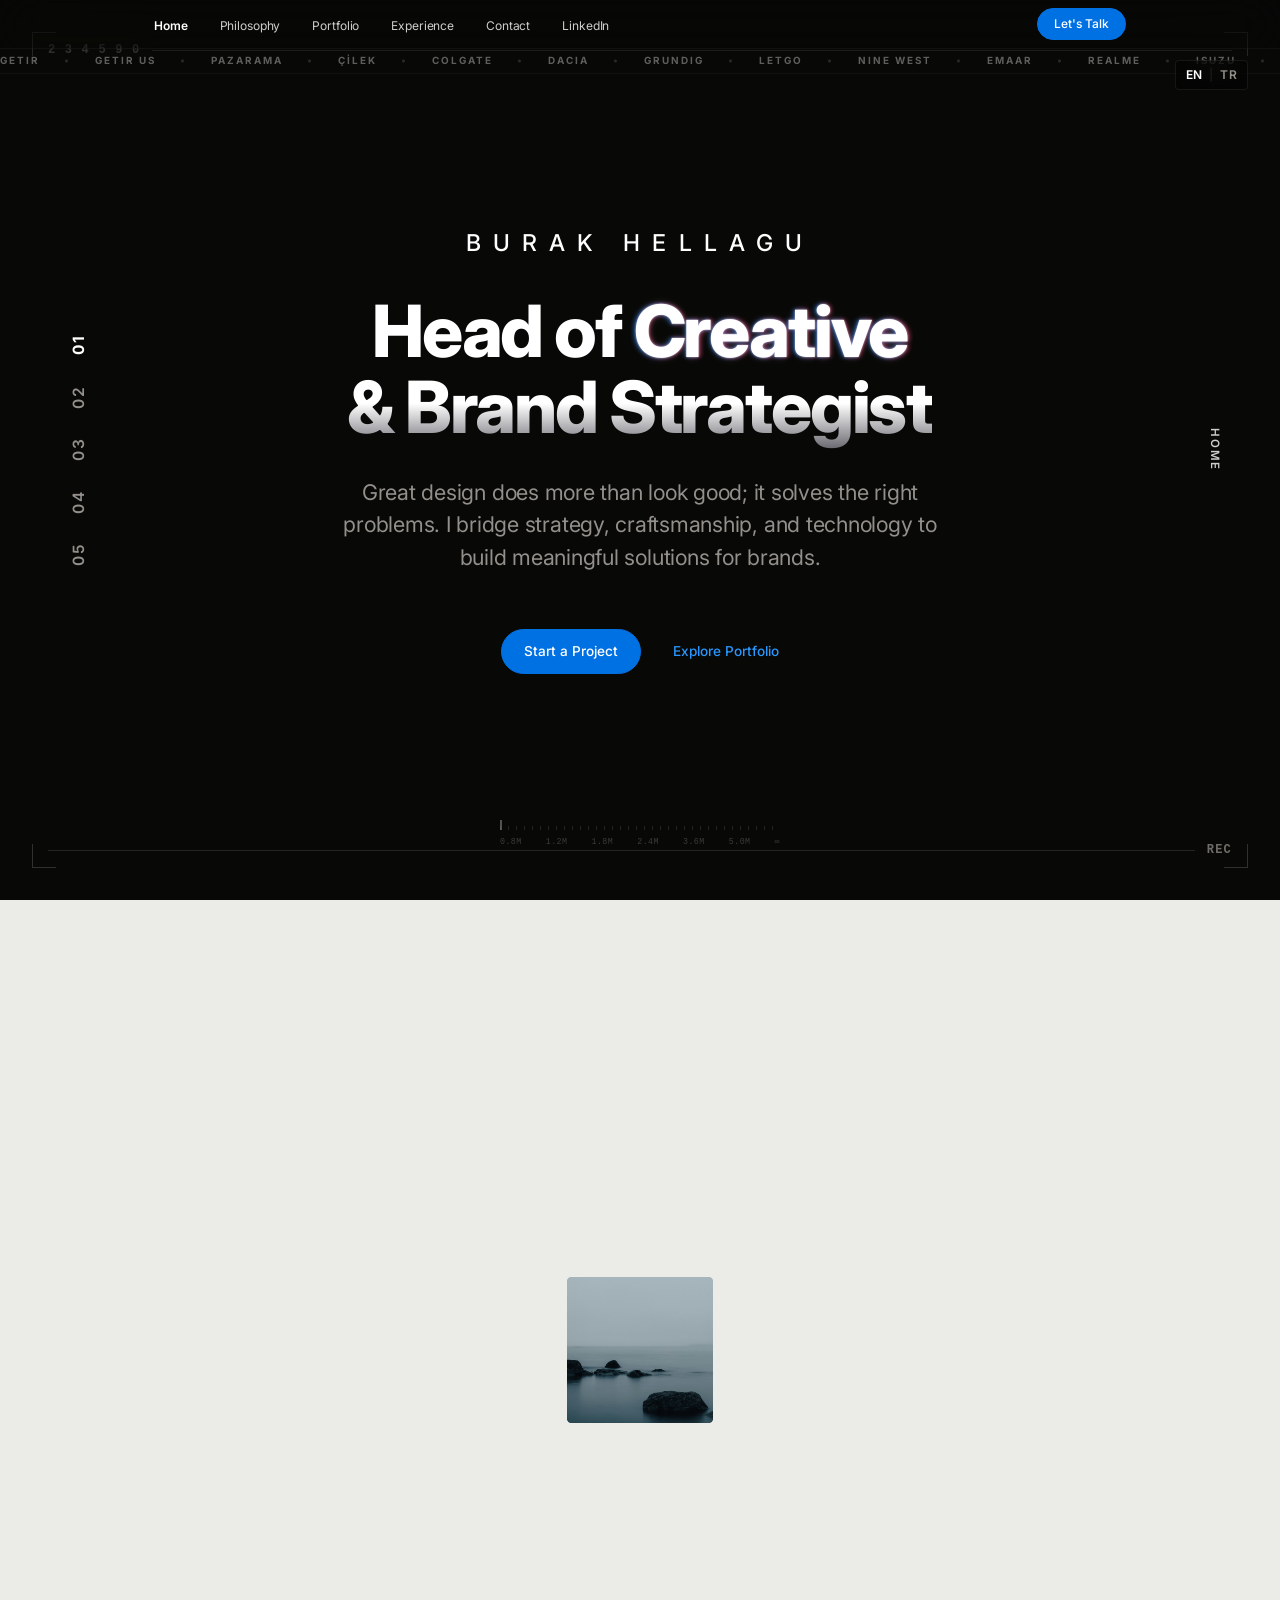
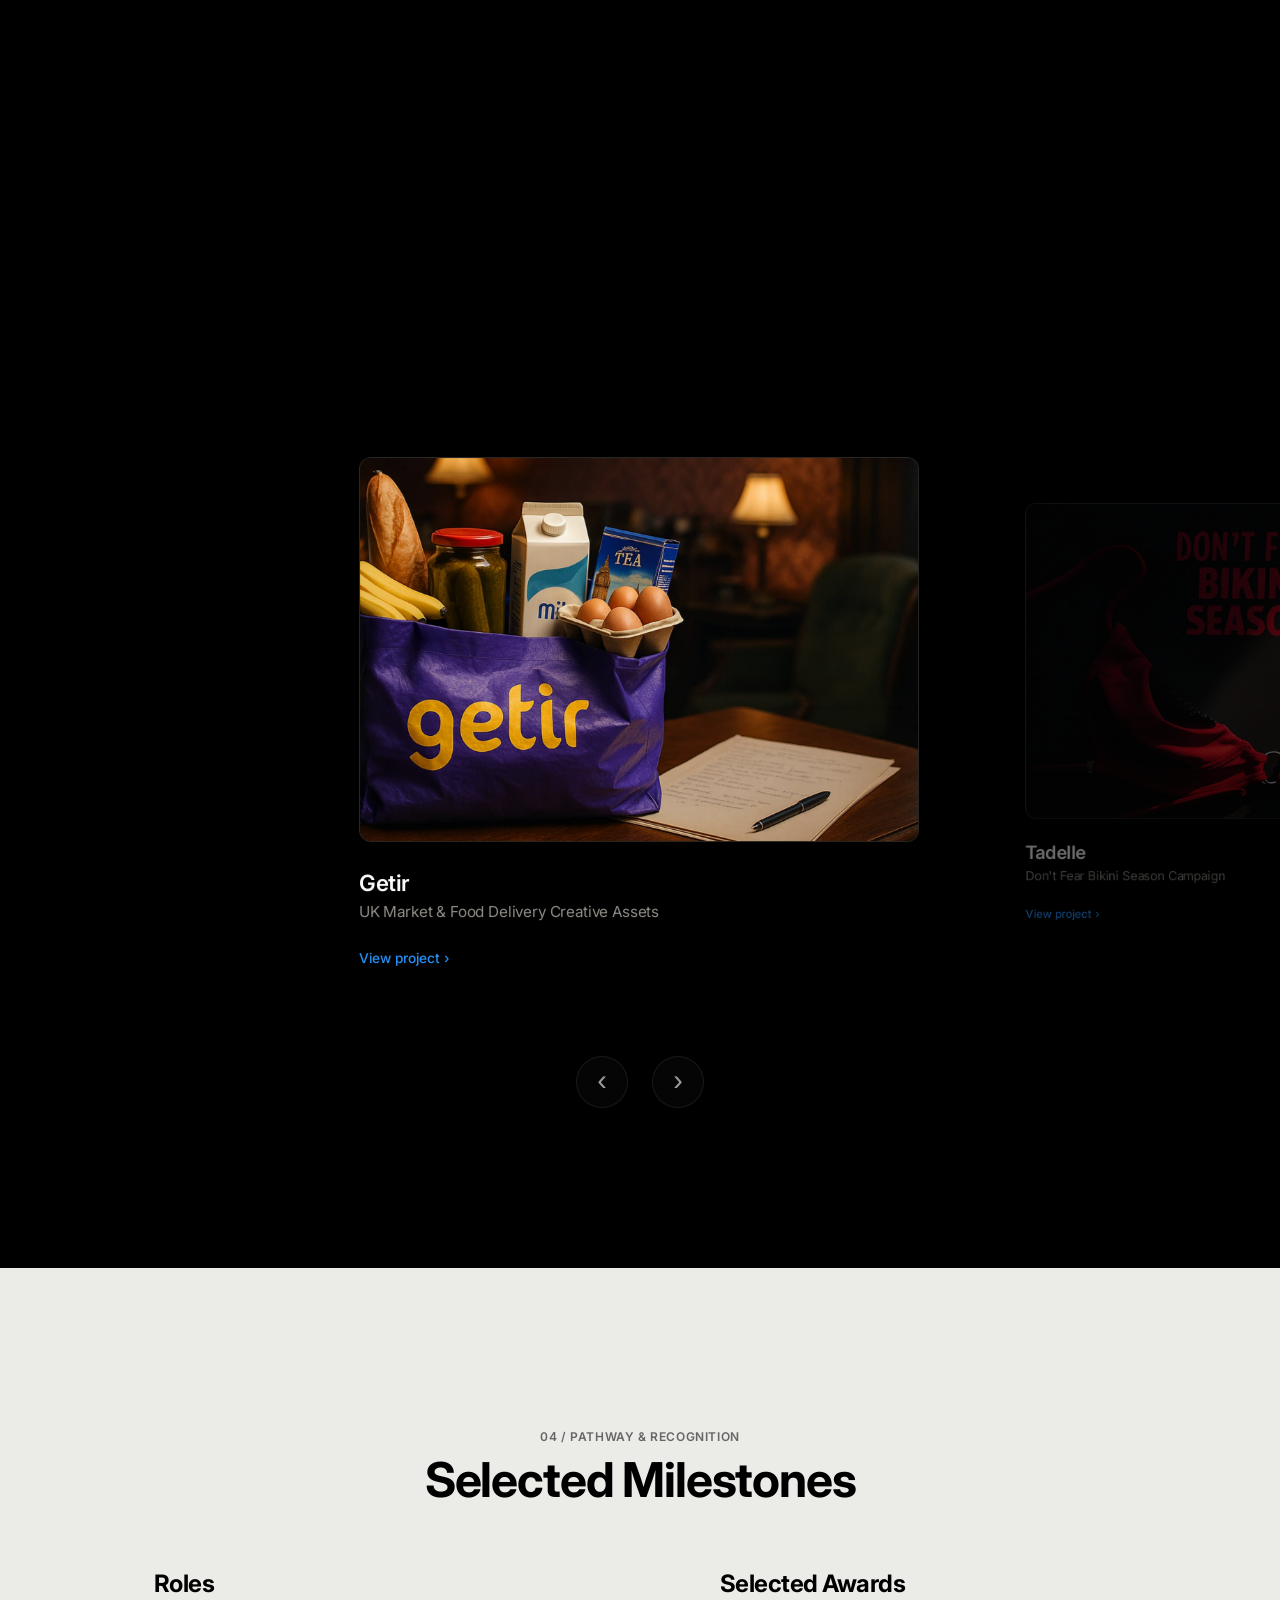
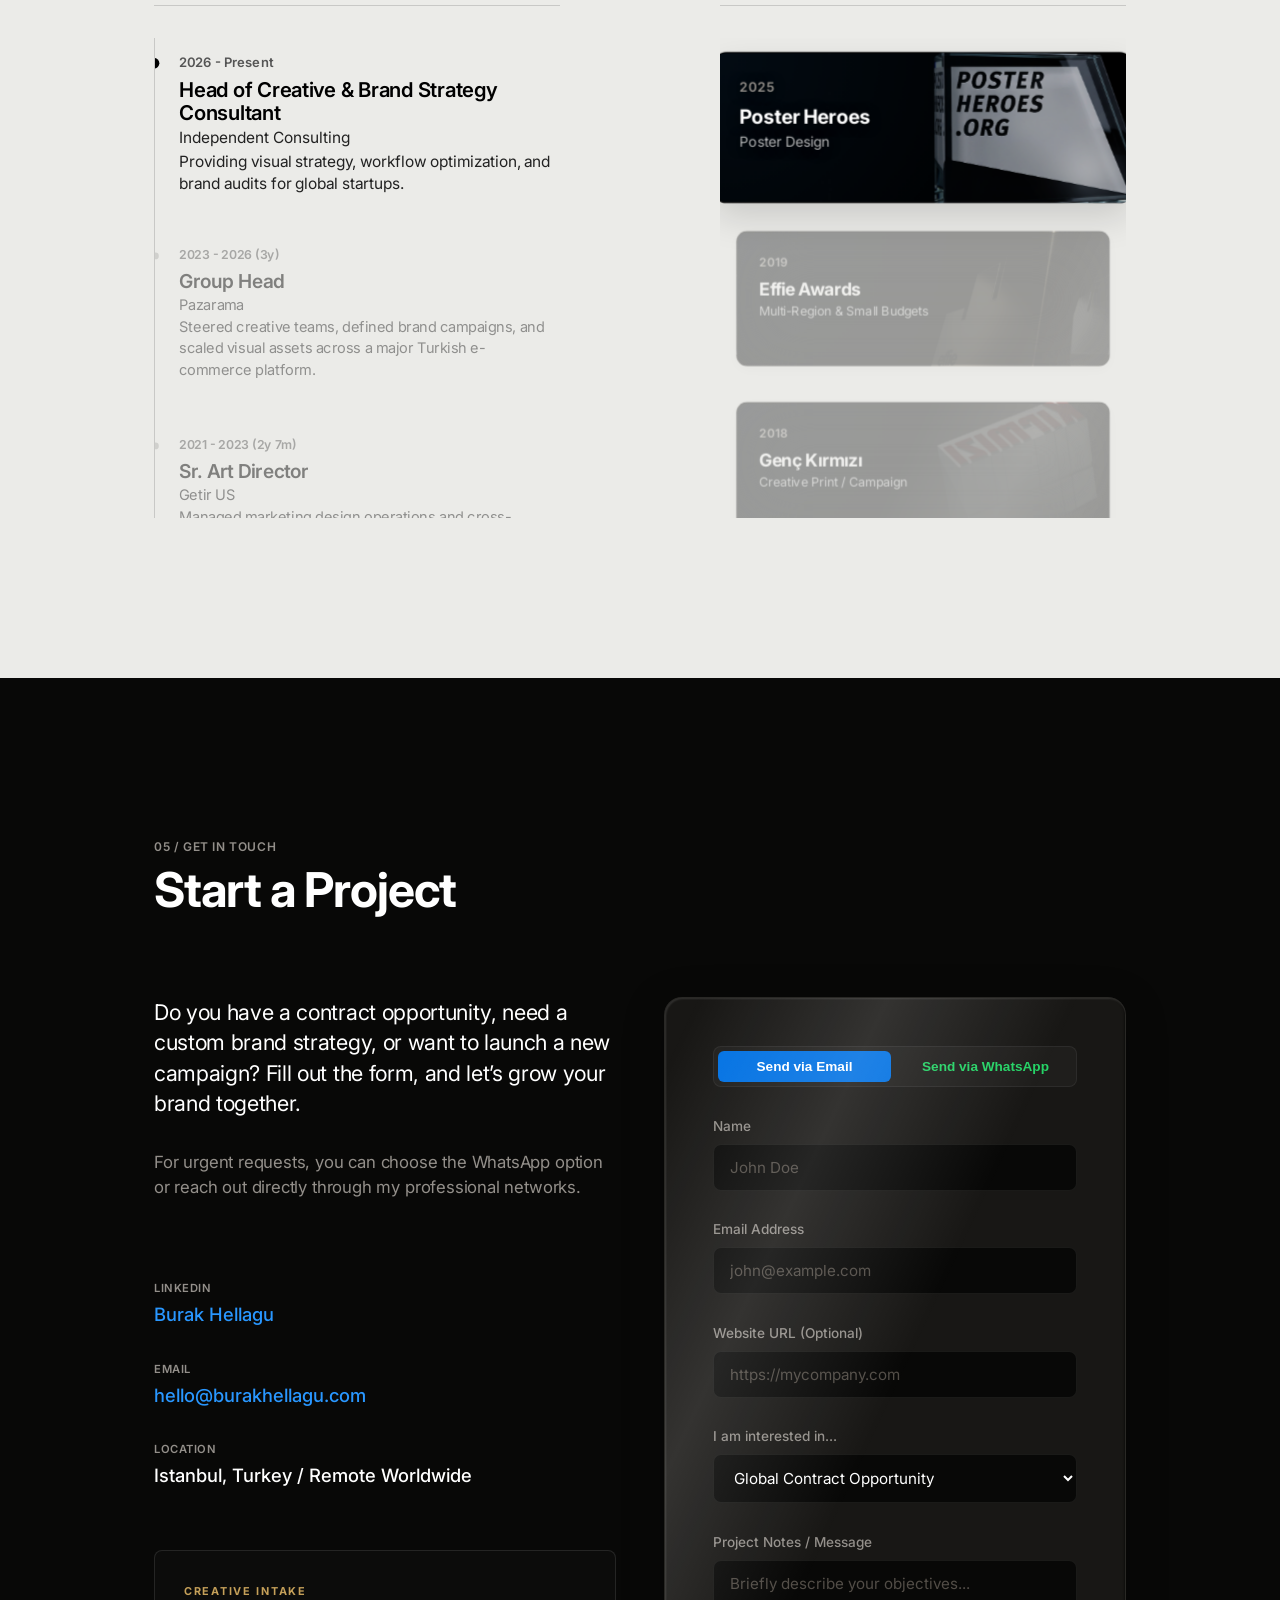
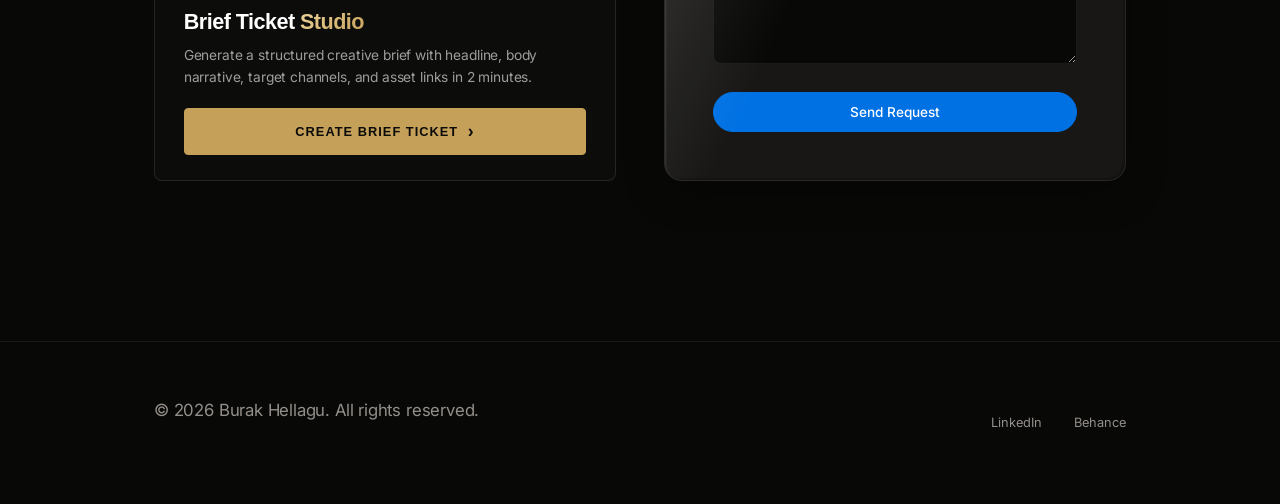
==== index.html @ 64892479 "Fix modal-project-footer missing DOM node and ensure error-free gallery modal launch" ====
<!DOCTYPE html>
<html lang="en">
<head>
  <meta charset="UTF-8">
  <meta name="viewport" content="width=device-width, initial-scale=1.0">
  <meta name="description" content="Burak Hellagu | Award-winning Head of Creative & Brand Strategist. Specializing in high-impact art direction and premium consulting. Ex-Getir US & Pazarama.">
  <title>Burak Hellagu | Head of Creative & Brand Strategist</title>
  <link rel="stylesheet" href="style_v21.css">
</head>
<body>

  <!-- Sui-style Dynamic Gradient Transition Overlay -->
  <div class="sui-transition-overlay" id="sui-transition">
    <div class="sui-transition-bar sui-bar-left"></div>
    <div class="sui-transition-bar sui-bar-right"></div>
  </div>

  <!-- Interactive Mouse Follow Glow -->
  <div class="mouse-glow" id="cursor-glow"></div>

  <!-- Floating Vertical Minimap Navigation -->
  <nav class="minimap-nav" aria-label="Section Navigation">
    <button class="minimap-item active" data-section="hero" aria-label="Go to Hero Section">
      <span class="minimap-number">01</span>
      <span class="minimap-tooltip">
        <span class="lang-en">Home</span>
        <span class="lang-tr">Giriş</span>
      </span>
    </button>
    <button class="minimap-item" data-section="about" aria-label="Go to Philosophy Section">
      <span class="minimap-number">02</span>
      <span class="minimap-tooltip">
        <span class="lang-en">Philosophy</span>
        <span class="lang-tr">Felsefe</span>
      </span>
    </button>
    <button class="minimap-item" data-section="portfolio" aria-label="Go to Portfolio Section">
      <span class="minimap-number">03</span>
      <span class="minimap-tooltip">
        <span class="lang-en">Portfolio</span>
        <span class="lang-tr">Portfolyo</span>
      </span>
    </button>
    <button class="minimap-item" data-section="experience" aria-label="Go to Experience Section">
      <span class="minimap-number">04</span>
      <span class="minimap-tooltip">
        <span class="lang-en">Experience</span>
        <span class="lang-tr">Deneyim</span>
      </span>
    </button>
    <button class="minimap-item" data-section="contact" aria-label="Go to Contact Section">
      <span class="minimap-number">05</span>
      <span class="minimap-tooltip">
        <span class="lang-en">Contact</span>
        <span class="lang-tr">İletişim</span>
      </span>
    </button>
  </nav>

  <!-- Floating Vertical Active Title on the Right Margin -->
  <div class="minimap-title-display">
    <div class="minimap-title-item active" data-section="hero">
      <span class="lang-en">Home</span>
      <span class="lang-tr">Giriş</span>
    </div>
    <div class="minimap-title-item" data-section="about">
      <span class="lang-en">Philosophy</span>
      <span class="lang-tr">Felsefe</span>
    </div>
    <div class="minimap-title-item" data-section="portfolio">
      <span class="lang-en">Portfolio</span>
      <span class="lang-tr">Portfolyo</span>
    </div>
    <div class="minimap-title-item" data-section="experience">
      <span class="lang-en">Experience</span>
      <span class="lang-tr">Deneyim</span>
    </div>
    <div class="minimap-title-item" data-section="contact">
      <span class="lang-en">Contact</span>
      <span class="lang-tr">İletişim</span>
    </div>
  </div>

  <!-- Background Parallax Text Elements for Motion Effect -->
  <div class="scroll-bg-text" id="scroll-text-1">ART DIRECTION</div>
  <div class="scroll-bg-text" id="scroll-text-2">BRAND ESSENCE</div>

  <!-- Sticky Header & Nav -->
  <header id="site-header">
    <div class="container nav-container">
      <ul class="nav-menu" id="nav-menu-list">
        <li><a href="#hero" class="nav-link active" id="link-hero">
          <span class="lang-en">Home</span>
          <span class="lang-tr">Ana Sayfa</span>
        </a></li>
        <li><a href="#about" class="nav-link" id="link-about">
          <span class="lang-en">Philosophy</span>
          <span class="lang-tr">Felsefe</span>
        </a></li>
        <li><a href="#portfolio" class="nav-link" id="link-portfolio">
          <span class="lang-en">Portfolio</span>
          <span class="lang-tr">Portfolyo</span>
        </a></li>
        <li><a href="#experience" class="nav-link" id="link-experience">
          <span class="lang-en">Experience</span>
          <span class="lang-tr">Deneyim</span>
        </a></li>
        <li><a href="#contact" class="nav-link" id="link-contact">
          <span class="lang-en">Contact</span>
          <span class="lang-tr">İletişim</span>
        </a></li>
        <li><a href="https://www.linkedin.com/in/burakhellagu/" target="_blank" rel="noopener noreferrer" class="nav-link" id="link-linkedin">LinkedIn</a></li>
      </ul>
      <a href="#contact" class="btn btn-primary" id="header-cta-btn">
        <span class="lang-en">Let's Talk</span>
        <span class="lang-tr">İletişime Geç</span>
      </a>
    </div>
  </header>

  <!-- Running Ticker Banner located directly below header (scrolls away on scroll) -->
  <div class="top-ticker-banner">
    <div class="ticker-track">
      <div class="ticker-content">
        <span>GETIR</span>
        <span class="ticker-dot">•</span>
        <span>GETIR US</span>
        <span class="ticker-dot">•</span>
        <span>PAZARAMA</span>
        <span class="ticker-dot">•</span>
        <span>ÇİLEK</span>
        <span class="ticker-dot">•</span>
        <span>COLGATE</span>
        <span class="ticker-dot">•</span>
        <span>DACIA</span>
        <span class="ticker-dot">•</span>
        <span>GRUNDIG</span>
        <span class="ticker-dot">•</span>
        <span>LETGO</span>
        <span class="ticker-dot">•</span>
        <span>NINE WEST</span>
        <span class="ticker-dot">•</span>
        <span>EMAAR</span>
        <span class="ticker-dot">•</span>
        <span>REALME</span>
        <span class="ticker-dot">•</span>
        <span>ISUZU</span>
        <span class="ticker-dot">•</span>
        <span>TADELLE</span>
        <span class="ticker-dot">•</span>
        <span>SARELLE</span>
        <span class="ticker-dot">•</span>
        <span>İSTEGELSIN</span>
        <span class="ticker-dot">•</span>
        <span>BILYONER</span>
        <span class="ticker-dot">•</span>
        <span>ARKO MEN</span>
        <span class="ticker-dot">•</span>
      </div>
      <div class="ticker-content" aria-hidden="true">
        <span>GETIR</span>
        <span class="ticker-dot">•</span>
        <span>GETIR US</span>
        <span class="ticker-dot">•</span>
        <span>PAZARAMA</span>
        <span class="ticker-dot">•</span>
        <span>ÇİLEK</span>
        <span class="ticker-dot">•</span>
        <span>COLGATE</span>
        <span class="ticker-dot">•</span>
        <span>DACIA</span>
        <span class="ticker-dot">•</span>
        <span>GRUNDIG</span>
        <span class="ticker-dot">•</span>
        <span>LETGO</span>
        <span class="ticker-dot">•</span>
        <span>NINE WEST</span>
        <span class="ticker-dot">•</span>
        <span>EMAAR</span>
        <span class="ticker-dot">•</span>
        <span>REALME</span>
        <span class="ticker-dot">•</span>
        <span>ISUZU</span>
        <span class="ticker-dot">•</span>
        <span>TADELLE</span>
        <span class="ticker-dot">•</span>
        <span>SARELLE</span>
        <span class="ticker-dot">•</span>
        <span>İSTEGELSIN</span>
        <span class="ticker-dot">•</span>
        <span>BILYONER</span>
        <span class="ticker-dot">•</span>
        <span>ARKO MEN</span>
        <span class="ticker-dot">•</span>
      </div>
    </div>
  </div>

  <!-- Floating Minimal Language Selector just below header -->
  <div class="lang-selector-floating">
    <span class="lang-option active" id="lang-en">EN</span>
    <span class="lang-divider">|</span>
    <span class="lang-option" id="lang-tr">TR</span>
  </div>

  <main>
    <!-- Hero Section -->
    <section class="hero-section" id="hero">
      
      <!-- Fullscreen Background Video Container -->
      <div class="hero-fullscreen-video-container" id="hero-video-container">
        <video autoplay muted loop playsinline id="hero-bg-video" class="fullscreen-video">
          <source src="assets/hero-loop.mp4" type="video/mp4">
        </video>
        
        <!-- Viewfinder Overlay Graphics (Overlaying the fullscreen video) -->
        <div class="viewfinder-corner top-left"></div>
        <div class="viewfinder-corner top-right"></div>
        <div class="viewfinder-corner bottom-left"></div>
        <div class="viewfinder-corner bottom-right"></div>
        
        <!-- Outer Viewfinder Lines and Numbers -->
        <div class="viewfinder-outer-line top-line">
          <span class="outer-line-numbers">2 3 4 5 5 6</span>
          <div class="outer-line-stretch"></div>
        </div>
        <div class="viewfinder-outer-line bottom-line">
          <div class="outer-line-stretch"></div>
          <span class="outer-line-label">REC</span>
        </div>

        <!-- Focus Ruler with sliding indicator needle and measurement ticks -->
        <div class="viewfinder-ruler">
          <div class="ruler-needle"></div>
          <div class="ruler-ticks-labels">
            <span>0.8m</span>
            <span>1.2m</span>
            <span>1.8m</span>
            <span>2.4m</span>
            <span>3.6m</span>
            <span>5.0m</span>
            <span>∞</span>
          </div>
        </div>
      </div>

      <div class="container hero-container" id="hero-main-container">
        
        <!-- Scroll translation container for top elements (badge, title) -->
        <div class="scroll-hero-top">
          <div class="hero-badge reveal active" id="hero-name-badge">BURAK HELLAGU</div>
          <h1 class="hero-title reveal-title active" id="hero-main-title">
            <span class="lang-en">
              Head of <span class="glow-text">Creative</span> <br>
              <span class="metallic-text">&amp; Brand Strategist</span>
            </span>
            <span class="lang-tr">
              <span class="glow-text">Kreatif</span> Direktör <br>
              <span class="metallic-text">&amp; Marka Stratejisti</span>
            </span>
          </h1>
        </div>

        <!-- Scroll translation container for bottom elements (subtitle, actions) -->
        <div class="scroll-hero-bottom">
          <p class="hero-subtitle reveal active" id="hero-sub-text">
            <span class="lang-en">Great design does more than look good; it solves the right problems. I bridge strategy, craftsmanship, and technology to build meaningful solutions for brands.</span>
            <span class="lang-tr">İyi tasarım sadece güzel görünmekle kalmaz, doğru problemleri çözer. Markalar için anlamlı çözümler üretmek adına strateji, ustalık ve teknolojiyi bir araya getiriyorum.</span>
          </p>
          <div class="hero-actions reveal active" id="hero-action-buttons">
            <a href="#contact" class="btn btn-primary" id="hero-btn-audit">
              <span class="lang-en">Start a Project</span>
              <span class="lang-tr">Proje Başlatın</span>
            </a>
            <a href="#portfolio" class="btn btn-secondary" id="hero-btn-portfolio">
              <span class="lang-en">Explore Portfolio</span>
              <span class="lang-tr">Portfolyoyu İnceleyin</span>
            </a>
          </div>
        </div>
      </div>
      
      <!-- Minimalist scroll reveal middle text -->
      <div class="scroll-hero-middle-text" id="hero-middle-text">
        <span class="lang-en">ENJOY THE SHOW</span>
        <span class="lang-tr">İYİ SEYİRLER</span>
      </div>
    </section>

    <!-- Section 01: Philosophy Section (Jung & Tasawwuf) -->
    <!-- Section 01: Philosophy Storyboard Section (Structure & Essence) -->
    <section class="storyboard-section" id="about">
      <div class="storyboard-scroll-container">
        <div class="storyboard-sticky-content">
          <!-- Centered Unified Title (Mobile Only) -->
          <h2 class="storyboard-center-title mobile-only">
            <span class="lang-en">Structure &amp; Essence</span>
            <span class="lang-tr">Strateji &amp; Anlam</span>
          </h2>

          <!-- Box 1: Top-Left (ABOUT - Desktop & Mobile) -->
          <div class="corner-box top-left" id="corner-about">
            <div class="box-title">
              <span class="lang-en">About</span>
              <span class="lang-tr">Hakkımda</span>
            </div>
            <p class="box-text">
              <span class="lang-en">I was born in Adana, studied Graphic Design at Anadolu University’s Faculty of Fine Arts, and began my professional career in Istanbul. During my university years, winning design competitions laid the foundation for my professional journey. In my first year in the industry, I was honored with a Kristal Elma Award. Today, my focus remains the same: creating creative solutions to brand challenges.</span>
              <span class="lang-tr">Adana'da doğdum, Anadolu Üniversitesi Güzel Sanatlar Fakültesi Grafik Bölümü'nde eğitim aldım ve profesyonel kariyerime İstanbul'da başladım. Üniversite yıllarımda kazandığım tasarım yarışmaları, mesleki yolculuğumun temelini attı. Sektördeki ilk yılımda Kristal Elma Ödülü ile onurlandırıldım. Bugün odağım hala aynı: Marka zorluklarına yaratıcı çözümler üretmek.</span>
            </p>
          </div>

          <!-- Box 2: Top-Right (FOCUS & AI INTEGRATION - Desktop Only) -->
          <div class="corner-box top-right desktop-only" id="corner-focus">
            <div class="box-title">
              <span class="lang-en">Focus &amp; AI Integration</span>
              <span class="lang-tr">Odak &amp; Yapay Zeka</span>
            </div>
            <p class="box-text">
              <span class="lang-en">Today, I operate at the intersection of brand strategy, creative direction, and AI-native production. I do not use AI as a shortcut for rendering; I use it to automate the execution layer. By delegating pixel production to algorithmic systems, I reserve 100% of my energy for visual curation, strategic positioning, and human intuition.</span>
              <span class="lang-tr">Bugün marka stratejisi, kreatif direktörlük ve yapay zeka tabanlı üretimin kesişiminde faaliyet gösteriyorum. Yapay zekayı görsel oluşturmak için bir kestirme yol olarak kullanmıyorum; onu yürütme katmanını otomatikleştirmek için kullanıyorum. Piksel üretimini algoritmik sistemlere devrederek, enerjimin %100'ünü görsel kürasyon, stratejik konumlandırma ve insani sezgiye saklıyorum.</span>
            </p>
          </div>

          <!-- Main Animated Center Block: GIF Wrapper -->
          <div class="storyboard-main-container">
            
            <!-- Left Text: Structure / Yapı (Desktop Only) -->
            <div class="storyboard-text text-left desktop-only">
              <h2 class="storyboard-title">
                <span class="lang-en">Structure</span>
                <span class="lang-tr">Strateji</span>
              </h2>
            </div>

            <!-- Center Photo Container -->
            <div class="storyboard-photo-wrapper">
              <div class="storyboard-photo-frame">
                <!-- Starts with board_1.jpg, javascript cycles through board_1.jpg to board_16.jpg -->
                <img class="storyboard-img" id="storyboard-gif-img" src="assets/storyboard/board_1.jpg" alt="Burak Hellagu Work" />
                <div class="storyboard-glass-overlay" style="background: none;"></div>
              </div>
            </div>

            <!-- Right Text: & Essence / & Öz (Desktop Only) -->
            <div class="storyboard-text text-right desktop-only">
              <h2 class="storyboard-title">
                <span class="lang-en">&amp; Essence</span>
                <span class="lang-tr">&amp; Anlam</span>
              </h2>
            </div>

          </div>

          <!-- Box 3: Bottom-Left (PHILOSOPHY - Desktop & Mobile) -->
          <div class="corner-box bottom-left" id="corner-philosophy">
            <div class="box-title">
              <span class="lang-en">Philosophy</span>
              <span class="lang-tr">Felsefe</span>
            </div>
            <p class="box-text">
              <span class="lang-en">Great design begins long before pixels. It starts with identifying invisible business problems and designing visual systems that make complexity feel simple. I believe creativity is no longer just about aesthetics. Instead, it is about connecting strategy, technology, and human intuition into one coherent experience.</span>
              <span class="lang-tr">Harika tasarım piksellerden çok önce başlar. Görünmez iş problemlerini tanımlamakla ve karmaşıklığı basit hissettiren görsel sistemler tasarlamakla başlar. Yaratıcılığın artık sadece estetisyenlikten ibaret olmadığına inanıyorum. Bunun yerine yaratıcılık; strateji, teknoloji ve insani sezgiyi tutarlı tek bir deneyimde birleştirmektir.</span>
            </p>
          </div>

          <!-- Box 4: Bottom-Right (AI & ACTIVE EXPERIMENTATION - Desktop Only) -->
          <div class="corner-box bottom-right desktop-only" id="corner-experiment">
            <div class="box-title">
              <span class="lang-en">AI &amp; Active Experimentation</span>
              <span class="lang-tr">Yapay Zeka &amp; Aktif Deneyler</span>
            </div>
            <p class="box-text">
              <span class="lang-en">I actively experiment with AI-generated imagery, video production, workflow automation, and creative systems. Beyond client work, I build AI-powered products, explore emerging creative technologies, contribute to global AI evaluation platforms, and publish experimental audiovisual projects under the MAGLOR universe.</span>
              <span class="lang-tr">Yapay zeka ile üretilen görseller, video prodüksiyonu, iş akışı otomasyonu ve yaratıcı sistemlerle aktif olarak deneyler yapıyorum. Müşteri projelerinin ötesinde, yapay zeka destekli ürünler geliştiriyor, yeni yaratıcı teknolojileri keşfediyor, küresel yapay zeka değerlendirme platformlarına katkıda bulunuyor ve MAGLOR evreni altında deneysel görsel-işitsel projeler yayınlıyorum.</span>
            </p>
          </div>

        </div>
      </div>
    </section>

    <!-- Section 02: Selected Projects Section (Interactive 3D Horizontal Carousel - 12 Projects) -->
    <section class="section-padding" id="portfolio">
      
      <!-- Premium Architectural Header (Scroll Reveal Trigger) -->
      <div class="portfolio-architect-header reveal" id="portfolio-architect-header">
        
        <!-- Top Horizontal Line -->
        <div class="header-line-row">
          <div class="architect-header-line"></div>
        </div>
        
        <!-- Top Row: Left side small text + Centered Large Title Row 1 -->
        <div class="header-top-row">
          <div class="small-text-left-wrapper">
            <span class="small-text-left">
              03 / <span class="lang-en">SELECTED PORTFOLIO</span><span class="lang-tr">SEÇİLİ PORTFOLYO</span>
            </span>
          </div>
          <h1 class="portfolio-architect-title title-top">
            <span class="lang-en">VISUAL DESIGN</span><span class="lang-tr">GÖRSEL TASARIM</span>
          </h1>
          <div class="spacer-right"></div> <!-- Balances the flex layout -->
        </div>

        <!-- Center Row: The middle dividing line -->
        <div class="header-line-row">
          <div class="architect-header-line"></div>
        </div>

        <!-- Bottom Row: Centered Large Title Row 2 + Right side small text -->
        <div class="header-bottom-row">
          <div class="spacer-left"></div> <!-- Balances the flex layout -->
          <h1 class="portfolio-architect-title title-bottom">
            <span class="lang-en">SHOWCASE</span><span class="lang-tr">SHOWCASE</span>
          </h1>
          <div class="small-text-right-wrapper">
            <span class="small-text-right">
              <span class="lang-en">CASE STUDIES &amp; ART DIRECTION</span><span class="lang-tr">VAKA ANALİZLERİ &amp; SANAT YÖNETİMİ</span>
            </span>
          </div>
        </div>

        <!-- Bottom Horizontal Line -->
        <div class="header-line-row">
          <div class="architect-header-line"></div>
        </div>

      </div>
      
      <!-- Slider viewport spans full width to allow overflow projects peek from right -->
      <div class="portfolio-slider-viewport reveal" id="portfolio-slider-view">
        <div class="portfolio-slider-track" id="portfolio-track">
          <!-- Project 1: Getir -->
          <div class="portfolio-slide-card">
            <div class="portfolio-img-container">
              <img src="assets/thumbnails/getir.png" alt="Getir Cover" class="portfolio-img">
            </div>
            <h3 class="portfolio-title">Getir</h3>
            <p class="portfolio-desc">
              <span class="lang-en">UK Market & Food Delivery Creative Assets</span>
              <span class="lang-tr">İngiltere Pazarı & Yemek Siparişi Kreatif Varlıkları</span>
            </p>
            <a href="https://www.behance.net/gallery/227451137/getir-uk" target="_blank" rel="noopener noreferrer" class="portfolio-link">
              <span class="lang-en">View project &rsaquo;</span>
              <span class="lang-tr">Projeyi İnceleyin &rsaquo;</span>
            </a>
          </div>

          <!-- Project 2: Tadelle -->
          <div class="portfolio-slide-card">
            <div class="portfolio-img-container">
              <img src="assets/thumbnails/tadelle.png" alt="Tadelle Cover" class="portfolio-img">
            </div>
            <h3 class="portfolio-title">Tadelle</h3>
            <p class="portfolio-desc">
              <span class="lang-en">Don't Fear Bikini Season Campaign</span>
              <span class="lang-tr">Bikini Sezonundan Korkma Kampanyası</span>
            </p>
            <a href="https://www.behance.net/gallery/206242029/Tadelle-Light-Dont-Fear-Bikini-Seasn" target="_blank" rel="noopener noreferrer" class="portfolio-link">
              <span class="lang-en">View project &rsaquo;</span>
              <span class="lang-tr">Projeyi İnceleyin &rsaquo;</span>
            </a>
          </div>

          <!-- Project 3: Poster Heroes -->
          <div class="portfolio-slide-card">
            <div class="portfolio-img-container">
              <img src="assets/thumbnails/poster_heroes.png" alt="Poster Heroes Cover" class="portfolio-img">
            </div>
            <h3 class="portfolio-title">Poster Heroes</h3>
            <p class="portfolio-desc">
              <span class="lang-en">Award-Winning Poster Design (2025)</span>
              <span class="lang-tr">Ödüllü Afiş Tasarımı (2025)</span>
            </p>
            <a href="https://www.behance.net/gallery/227379383/POSTERHEROES" target="_blank" rel="noopener noreferrer" class="portfolio-link">
              <span class="lang-en">View project &rsaquo;</span>
              <span class="lang-tr">Projeyi İnceleyin &rsaquo;</span>
            </a>
          </div>

          <!-- Project: Çilek -->
          <div class="portfolio-slide-card">
            <div class="portfolio-img-container">
              <img src="assets/projects/255047005/cover.png" alt="Çilek Cover" class="portfolio-img">
            </div>
            <h3 class="portfolio-title">Çilek</h3>
            <p class="portfolio-desc">
              <span class="lang-en">Study Desk Key Visual Campaign</span>
              <span class="lang-tr">Çalışma Masası Key Visual Kampanyası</span>
            </p>
            <a href="https://www.behance.net/gallery/255047005/Cilek-Calsma-Masas-KV" target="_blank" rel="noopener noreferrer" class="portfolio-link">
              <span class="lang-en">View project &rsaquo;</span>
              <span class="lang-tr">Projeyi İnceleyin &rsaquo;</span>
            </a>
          </div>

          <!-- Project 4: Sarelle -->
          <div class="portfolio-slide-card">
            <div class="portfolio-img-container">
              <img src="assets/thumbnails/sarelle.png" alt="Sarelle Cover" class="portfolio-img">
            </div>
            <h3 class="portfolio-title">Sarelle</h3>
            <p class="portfolio-desc">
              <span class="lang-en">Commercial Films</span>
              <span class="lang-tr">Reklam Filmleri</span>
            </p>
            <a href="https://www.behance.net/gallery/60037647/SARELLE" target="_blank" rel="noopener noreferrer" class="portfolio-link">
              <span class="lang-en">View project &rsaquo;</span>
              <span class="lang-tr">Projeyi İnceleyin &rsaquo;</span>
            </a>
          </div>

          <!-- Project 5: ISUZU -->
          <div class="portfolio-slide-card">
            <div class="portfolio-img-container">
              <img src="assets/thumbnails/isuzu.png" alt="ISUZU Cover" class="portfolio-img">
            </div>
            <h3 class="portfolio-title">ISUZU</h3>
            <p class="portfolio-desc">
              <span class="lang-en">Corporate Campaign Art Direction</span>
              <span class="lang-tr">Kurumsal Kampanya Sanat Yönetimi</span>
            </p>
            <a href="https://www.behance.net/gallery/78806113/ISUZU" target="_blank" rel="noopener noreferrer" class="portfolio-link">
              <span class="lang-en">View project &rsaquo;</span>
              <span class="lang-tr">Projeyi İnceleyin &rsaquo;</span>
            </a>
          </div>

          <!-- Project 6: Bilyoner -->
          <div class="portfolio-slide-card">
            <div class="portfolio-img-container">
              <img src="assets/thumbnails/bilyoner.png" alt="Bilyoner Cover" class="portfolio-img">
            </div>
            <h3 class="portfolio-title">Bilyoner</h3>
            <p class="portfolio-desc">
              <span class="lang-en">Digital Advertising & Campaign Assets</span>
              <span class="lang-tr">Dijital Reklam & Kampanya Varlıkları</span>
            </p>
            <a href="https://www.behance.net/gallery/78738767/Bilyoner" target="_blank" rel="noopener noreferrer" class="portfolio-link">
              <span class="lang-en">View project &rsaquo;</span>
              <span class="lang-tr">Projeyi İnceleyin &rsaquo;</span>
            </a>
          </div>

          <!-- Project 7: Arko Men -->
          <div class="portfolio-slide-card">
            <div class="portfolio-img-container">
              <img src="assets/thumbnails/arko_men.png" alt="Arko Men Cover" class="portfolio-img">
            </div>
            <h3 class="portfolio-title">Arko Men</h3>
            <p class="portfolio-desc">
              <span class="lang-en">Brand Launch & Commercial Campaign</span>
              <span class="lang-tr">Marka Lansmanı & Reklam Kampanyası</span>
            </p>
            <a href="https://www.behance.net/gallery/77655477/Arko-Men" target="_blank" rel="noopener noreferrer" class="portfolio-link">
              <span class="lang-en">View project &rsaquo;</span>
              <span class="lang-tr">Projeyi İnceleyin &rsaquo;</span>
            </a>
          </div>

          <!-- Project 8: Sırma -->
          <div class="portfolio-slide-card">
            <div class="portfolio-img-container">
              <img src="assets/thumbnails/sirma.png" alt="Sırma Cover" class="portfolio-img">
            </div>
            <h3 class="portfolio-title">Sırma</h3>
            <p class="portfolio-desc">
              <span class="lang-en">Premium Brand & Visual Identity</span>
              <span class="lang-tr">Premium Marka & Görsel Kimlik</span>
            </p>
            <a href="https://www.behance.net/gallery/78070785/Srma" target="_blank" rel="noopener noreferrer" class="portfolio-link">
              <span class="lang-en">View project &rsaquo;</span>
              <span class="lang-tr">Projeyi İnceleyin &rsaquo;</span>
            </a>
          </div>

          <!-- Project 9: Letgo -->
          <div class="portfolio-slide-card card-letgo">
            <div class="portfolio-img-container">
              <img src="assets/thumbnails/letgo.png" alt="Letgo Cover" class="portfolio-img">
            </div>
            <h3 class="portfolio-title">Letgo</h3>
            <p class="portfolio-desc">
              <span class="lang-en">"Öğrenciye Eşya" Social Impact Project</span>
              <span class="lang-tr">"Öğrenciye Eşya" Sosyal Etki Projesi</span>
            </p>
            <a href="https://www.behance.net/gallery/80040463/Letgo-OEgrenciye-Esya" target="_blank" rel="noopener noreferrer" class="portfolio-link">
              <span class="lang-en">View project &rsaquo;</span>
              <span class="lang-tr">Projeyi İnceleyin &rsaquo;</span>
            </a>
          </div>

          <!-- Project 10: Doritos -->
          <div class="portfolio-slide-card">
            <div class="portfolio-img-container">
              <img src="assets/thumbnails/doritos.png" alt="Doritos Cover" class="portfolio-img">
            </div>
            <h3 class="portfolio-title">Doritos</h3>
            <p class="portfolio-desc">
              <span class="lang-en">Deadpool 2 Movie Co-Branding Campaign</span>
              <span class="lang-tr">Deadpool 2 Filmi Ortak Marka Kampanyası</span>
            </p>
            <a href="https://www.behance.net/gallery/67433411/Doritos-Dips-Project-with-Deadpool-2-Poster" target="_blank" rel="noopener noreferrer" class="portfolio-link">
              <span class="lang-en">View project &rsaquo;</span>
              <span class="lang-tr">Projeyi İnceleyin &rsaquo;</span>
            </a>
          </div>

          <!-- Project 11: İstegelsin -->
          <div class="portfolio-slide-card">
            <div class="portfolio-img-container">
              <img src="assets/thumbnails/istegelsin.png" alt="İstegelsin Cover" class="portfolio-img">
            </div>
            <h3 class="portfolio-title">İstegelsin</h3>
            <p class="portfolio-desc">
              <span class="lang-en">Creative Operations & Visual Strategy</span>
              <span class="lang-tr">Kreatif Operasyonlar & Görsel Strateji</span>
            </p>
            <a href="https://www.behance.net/gallery/102496333/istegelsin" target="_blank" rel="noopener noreferrer" class="portfolio-link">
              <span class="lang-en">View project &rsaquo;</span>
              <span class="lang-tr">Projeyi İnceleyin &rsaquo;</span>
            </a>
          </div>

          <!-- Project 12: Nine West -->
          <div class="portfolio-slide-card">
            <div class="portfolio-img-container">
              <img src="assets/thumbnails/nine_west.png" alt="Nine West Cover" class="portfolio-img">
            </div>
            <h3 class="portfolio-title">Nine West</h3>
            <p class="portfolio-desc">
              <span class="lang-en">International Women's Day Campaign</span>
              <span class="lang-tr">Dünya Kadınlar Günü Kampanyası</span>
            </p>
            <a href="https://www.behance.net/gallery/102573941/Nine-West-Kadnlar-Guenue" target="_blank" rel="noopener noreferrer" class="portfolio-link">
              <span class="lang-en">View project &rsaquo;</span>
              <span class="lang-tr">Projeyi İnceleyin &rsaquo;</span>
            </a>
          </div>

          <!-- Project 13: Kim O? -->
          <div class="portfolio-slide-card">
            <div class="portfolio-img-container">
              <img src="assets/thumbnails/kim_o.png" alt="Kim O? Cover" class="portfolio-img">
            </div>
            <h3 class="portfolio-title">Kim O?</h3>
            <p class="portfolio-desc">
              <span class="lang-en">Brand Identity & Logo Design</span>
              <span class="lang-tr">Marka Kimliği & Logo Tasarımı</span>
            </p>
            <a href="https://www.behance.net/gallery/253695327/Kim-O" target="_blank" rel="noopener noreferrer" class="portfolio-link">
              <span class="lang-en">View project &rsaquo;</span>
              <span class="lang-tr">Projeyi İnceleyin &rsaquo;</span>
            </a>
          </div>

          <!-- Project 14: Pineapple NFT Collection -->
          <div class="portfolio-slide-card">
            <div class="portfolio-img-container">
              <img src="assets/thumbnails/pineapple_nft.png" alt="Pineapple NFT Cover" class="portfolio-img">
            </div>
            <h3 class="portfolio-title">Pineapple NFT Collection</h3>
            <p class="portfolio-desc">
              <span class="lang-en">Character Design &amp; Illustration Project</span>
              <span class="lang-tr">Karakter Tasarımı &amp; İllüstrasyon Projesi</span>
            </p>
            <a href="https://www.behance.net/gallery/999999999/pineapple-nft" target="_blank" rel="noopener noreferrer" class="portfolio-link">
              <span class="lang-en">View project &rsaquo;</span>
              <span class="lang-tr">Projeyi İnceleyin &rsaquo;</span>
            </a>
          </div>

          <!-- Project 15: HXZ -->
          <div class="portfolio-slide-card">
            <div class="portfolio-img-container">
              <img src="assets/thumbnails/hxz.png" alt="HXZ Cover" class="portfolio-img">
            </div>
            <h3 class="portfolio-title">HXZ</h3>
            <p class="portfolio-desc">
              <span class="lang-en">Outdoor Packaging & Advertising Design</span>
              <span class="lang-tr">Açıkhava Ambalaj & Reklam Tasarımı</span>
            </p>
            <a href="https://www.behance.net/gallery/58301571/HXZ-Fish-Oil-Outdoor-Design" target="_blank" rel="noopener noreferrer" class="portfolio-link">
              <span class="lang-en">View project &rsaquo;</span>
              <span class="lang-tr">Projeyi İnceleyin &rsaquo;</span>
            </a>
          </div>

          <!-- Project 16: Albaraka -->
          <div class="portfolio-slide-card">
            <div class="portfolio-img-container">
              <img src="assets/thumbnails/albaraka.png" alt="Albaraka Cover" class="portfolio-img">
            </div>
            <h3 class="portfolio-title">Albaraka</h3>
            <p class="portfolio-desc">
              <span class="lang-en">Financial Product Campaign Art Direction</span>
              <span class="lang-tr">Finansal Ürün Kampanyası Sanat Yönetimi</span>
            </p>
            <a href="https://www.behance.net/gallery/78835913/albaraka-karl-hesap" target="_blank" rel="noopener noreferrer" class="portfolio-link">
              <span class="lang-en">View project &rsaquo;</span>
              <span class="lang-tr">Projeyi İnceleyin &rsaquo;</span>
            </a>
          </div>

          <!-- Project 17: Öğrenci Filmleri -->
          <div class="portfolio-slide-card">
            <div class="portfolio-img-container">
              <img src="assets/thumbnails/ogrenci_filmleri.png" alt="Öğrenci Filmleri Cover" class="portfolio-img">
            </div>
            <h3 class="portfolio-title">Öğrenci Filmleri</h3>
            <p class="portfolio-desc">
              <span class="lang-en">Competition Poster Design</span>
              <span class="lang-tr">Yarışma Afiş Tasarımı</span>
            </p>
            <a href="https://www.behance.net/gallery/57383549/OEgrenci-Filmleri-Yarsma-Afisi" target="_blank" rel="noopener noreferrer" class="portfolio-link">
              <span class="lang-en">View project &rsaquo;</span>
              <span class="lang-tr">Projeyi İnceleyin &rsaquo;</span>
            </a>
          </div>

          <!-- Project 18: Oda Short Film -->
          <div class="portfolio-slide-card">
            <div class="portfolio-img-container">
              <img src="assets/thumbnails/oda_short_film.png" alt="Oda Short Film Cover" class="portfolio-img">
            </div>
            <h3 class="portfolio-title">Oda Short Film</h3>
            <p class="portfolio-desc">
              <span class="lang-en">Short Film Art Direction & Poster</span>
              <span class="lang-tr">Kısa Film Sanat Yönetimi & Afiş</span>
            </p>
            <a href="https://www.behance.net/gallery/91118795/oda-short-film" target="_blank" rel="noopener noreferrer" class="portfolio-link">
              <span class="lang-en">View project &rsaquo;</span>
              <span class="lang-tr">Projeyi İnceleyin &rsaquo;</span>
            </a>
          </div>

          <!-- Project 19: Genetically Modified Organisms -->
          <div class="portfolio-slide-card">
            <div class="portfolio-img-container">
              <img src="assets/project_19.webp" alt="Genetically Modified Organisms Cover" class="portfolio-img">
            </div>
            <h3 class="portfolio-title">Genetically Modified Organisms</h3>
            <p class="portfolio-desc">
              <span class="lang-en">Social Awareness Poster Design</span>
              <span class="lang-tr">Sosyal Farkındalık Afiş Tasarımı</span>
            </p>
            <a href="https://www.behance.net/gallery/97638385/Genetically-Modified-Organisms" target="_blank" rel="noopener noreferrer" class="portfolio-link">
              <span class="lang-en">View project &rsaquo;</span>
              <span class="lang-tr">Projeyi İnceleyin &rsaquo;</span>
            </a>
          </div>

          <!-- Project 20: Kinyas ve Kayra -->
          <div class="portfolio-slide-card">
            <div class="portfolio-img-container">
              <img src="assets/thumbnails/kinyas_kayra.png" alt="Kinyas ve Kayra Cover" class="portfolio-img">
            </div>
            <h3 class="portfolio-title">Kinyas ve Kayra</h3>
            <p class="portfolio-desc">
              <span class="lang-en">Creative Book Cover Illustration</span>
              <span class="lang-tr">Kreatif Kitap Kapağı İllüstrasyonu</span>
            </p>
            <a href="https://www.behance.net/gallery/58913791/Kinyas-ve-Kayra-Book-Cover-Design" target="_blank" rel="noopener noreferrer" class="portfolio-link">
              <span class="lang-en">View project &rsaquo;</span>
              <span class="lang-tr">Projeyi İnceleyin &rsaquo;</span>
            </a>
          </div>

          <!-- Project 21: Graphic Activism -->
          <div class="portfolio-slide-card">
            <div class="portfolio-img-container">
              <img src="assets/projects/graphic_activism/still_human_2026_ani_kutusu.jpg" alt="Graphic Activism Cover" class="portfolio-img">
            </div>
            <h3 class="portfolio-title">GRAPHIC ACTIVISM</h3>
            <p class="portfolio-desc">
              <span class="lang-en">Social Responsibility &amp; Poster Design</span>
              <span class="lang-tr">Sosyal Sorumluluk &amp; Afiş Tasarımı</span>
            </p>
            <a href="https://www.behance.net/gallery/888888888/graphic-activism" target="_blank" rel="noopener noreferrer" class="portfolio-link">
              <span class="lang-en">View project &rsaquo;</span>
              <span class="lang-tr">Projeyi İnceleyin &rsaquo;</span>
            </a>
          </div>
        </div>
      </div>

      <!-- Carousel Navigation buttons centered below slider -->
      <div class="container slider-controls-container">
        <div class="slider-controls">
          <button class="slider-nav-btn" id="slider-prev-btn" aria-label="Previous project">&lsaquo;</button>
          <button class="slider-nav-btn" id="slider-next-btn" aria-label="Next project">&rsaquo;</button>
        </div>
      </div>
    </section>

    <!-- Section 03: Experience & Awards Grid -->
    <!-- Added section-bg class to make background gray with obsidian grain -->
    <section class="section-padding" id="experience">
      <!-- Container has relative index to render on top of animated ambient lighting -->
      <div class="container" style="position: relative; z-index: 2;">
        <div class="section-header reveal" id="experience-header">
          <span class="section-number">04 / <span class="lang-en">PATHWAY &amp; RECOGNITION</span><span class="lang-tr">YOLCULUK &amp; ÖDÜLLER</span></span>
          <h2 class="section-title reveal-title">
            <span class="lang-en">Selected Milestones</span>
            <span class="lang-tr">Seçili Kilometre Taşları</span>
          </h2>
        </div>
        <div class="grid-2 reveal" id="experience-grid">
          <!-- Experience column -->
          <div class="timeline-container">
            <h3 class="timeline-group-title">
              <span class="lang-en">Roles</span>
              <span class="lang-tr">Roller</span>
            </h3>
            
            <div class="timeline-scroll-wrapper" id="roles-scroll-container">
              <!-- Current: Independent Consulting -->
              <div class="timeline-item">
                <div class="timeline-date">2026 - <span class="lang-en">Present</span><span class="lang-tr">Günümüz</span></div>
                <h4 class="timeline-title">
                  <span class="lang-en">Head of Creative &amp; Brand Strategy Consultant</span>
                  <span class="lang-tr">Kreatif Direktör &amp; Marka Stratejisi Danışmanı</span>
                </h4>
                <p class="timeline-desc">
                  <span class="lang-en">Independent Consulting</span>
                  <span class="lang-tr">Bağımsız Danışmanlık</span>
                </p>
                <p>
                  <span class="lang-en">Providing visual strategy, workflow optimization, and brand audits for global startups.</span>
                  <span class="lang-tr">Küresel girişimler için görsel strateji, iş akışı optimizasyonu ve marka analizleri sunmak.</span>
                </p>
              </div>

              <!-- Role 1: Pazarama -->
              <div class="timeline-item">
                <div class="timeline-date">2023 - 2026 (3y)</div>
                <h4 class="timeline-title">
                  <span class="lang-en">Group Head</span>
                  <span class="lang-tr">Grup Lideri</span>
                </h4>
                <p class="timeline-desc">Pazarama</p>
                <p>
                  <span class="lang-en">Steered creative teams, defined brand campaigns, and scaled visual assets across a major Turkish e-commerce platform.</span>
                  <span class="lang-tr">Büyük bir Türk e-ticaret platformunda kreatif ekipleri yönetti, marka campaigns tanımladı ve görsel varlıkları ölçeklendirdi.</span>
                </p>
              </div>

              <!-- Role 2: Getir US -->
              <div class="timeline-item">
                <div class="timeline-date">2021 - 2023 (2y 7m)</div>
                <h4 class="timeline-title">
                  <span class="lang-en">Sr. Art Director</span>
                  <span class="lang-tr">Kıdemli Sanat Yönetmeni</span>
                </h4>
                <p class="timeline-desc">Getir US</p>
                <p>
                  <span class="lang-en">Managed marketing design operations and cross-border creative assets during Getir's expansion into the United States market.</span>
                  <span class="lang-tr">Getir'in Amerika Birleşik Devletleri pazarına açılımı sırasında pazarlama tasarımı operasyonlarını ve sınır ötesi kreatif varlıkları yönetti.</span>
                </p>
              </div>

              <!-- Role 3: VMLY&R -->
              <div class="timeline-item">
                <div class="timeline-date">2020 - 2021 (7m)</div>
                <h4 class="timeline-title">
                  <span class="lang-en">Sr. Art Director</span>
                  <span class="lang-tr">Kıdemli Sanat Yönetmeni</span>
                </h4>
                <p class="timeline-desc">VMLY&amp;R</p>
                <p>
                  <span class="lang-en">Designed digital campaigns and marketing assets, maintaining high-impact art direction for local and multinational clients.</span>
                  <span class="lang-tr">Yerel ve çok uluslu müşteriler için yüksek etkili sanat yönetmenliği sürdürerek dijital kampanyalar ve pazarlama varlıkları tasarladı.</span>
                </p>
              </div>

              <!-- Role 4: H2O United -->
              <div class="timeline-item">
                <div class="timeline-date">2019 - 2020 (1y 3m)</div>
                <h4 class="timeline-title">
                  <span class="lang-en">Sr. Art Director</span>
                  <span class="lang-tr">Kıdemli Sanat Yönetmeni</span>
                </h4>
                <p class="timeline-desc">H2O United</p>
                <p>
                  <span class="lang-en">Led brand design workflows, marketing collateral, and creative visual identities for diverse corporate accounts.</span>
                  <span class="lang-tr">Çeşitli kurumsal hesaplar için marka tasarımı iş akışlarına, pazarlama materyallerine ve kreatif görsel kimliklere liderlik etti.</span>
                </p>
              </div>

              <!-- Role 5: Alafortanfoni -->
              <div class="timeline-item">
                <div class="timeline-date">2018 - 2019 (1y 2m)</div>
                <h4 class="timeline-title">
                  <span class="lang-en">Art Director</span>
                  <span class="lang-tr">Sanat Yönetmeni</span>
                </h4>
                <p class="timeline-desc">Alafortanfoni</p>
                <p>
                  <span class="lang-en">Developed digital campaigns for letgo Turkey, including the award-winning "#ÖğrenciyeEşya" project. Directed cross-channel visual assets.</span>
                  <span class="lang-tr">letgo Türkiye için ödüllü "#ÖğrenciyeEşya" projesi de dahil olmak üzere dijital kampanyalar geliştirdi. Kanallar arası görsel çalışmaları yönetti.</span>
                </p>
              </div>

              <!-- Role 6: Puck Global -->
              <div class="timeline-item">
                <div class="timeline-date">2016 - 2018 (1y 7m)</div>
                <h4 class="timeline-title">
                  <span class="lang-en">Jr. Art Director</span>
                  <span class="lang-tr">Sanat Yönetmeni Yardımcısı</span>
                </h4>
                <p class="timeline-desc">Puck Global</p>
                <p>
                  <span class="lang-en">Crafted concepts and creative print campaigns for Tadelle, winning Epica and Kristal Elma awards. Managed design execution.</span>
                  <span class="lang-tr">Tadelle için Epica ve Kristal Elma ödüllü konseptler ve kreatif baskı kampanyaları tasarladı. Tasarım süreçlerini yönetti.</span>
                </p>
              </div>

              <!-- Role 7: Grey -->
              <div class="timeline-item">
                <div class="timeline-date">2016 (4m)</div>
                <h4 class="timeline-title">
                  <span class="lang-en">Freelancer</span>
                  <span class="lang-tr">Serbest Çalışan</span>
                </h4>
                <p class="timeline-desc">Grey</p>
                <p>
                  <span class="lang-en">Designed product packaging and creative branding materials on a freelance project-by-project basis.</span>
                  <span class="lang-tr">Serbest zamanlı proje bazında ürün ambalajı ve kreatif marka kimliği materyalleri tasarladı.</span>
                </p>
              </div>
            </div>
          </div>
          <!-- Awards column -->
          <div class="awards-container">
            <h3 class="timeline-group-title">
              <span class="lang-en">Selected Awards</span>
              <span class="lang-tr">Seçili Ödüller</span>
            </h3>
            <div class="awards-scroll-wrapper" id="awards-scroll-container">
              <div class="awards-grid">
                
                <!-- Poster Heroes Card (2025) -->
                <a href="https://www.behance.net/gallery/227379383/POSTERHEROES" target="_blank" rel="noopener noreferrer" class="award-card award-posterheroes">
                  <div class="award-content-wrapper">
                    <div class="award-year">2025</div>
                    <h4 class="award-title">Poster Heroes</h4>
                    <p class="award-category">
                      <span class="lang-en">Poster Design</span>
                      <span class="lang-tr">Afiş Tasarımı</span>
                    </p>
                  </div>
                </a>

                <!-- Effie Card (2019) -->
                <a href="https://www.behance.net/gallery/80040463/Letgo-OEgrenciye-Esya" target="_blank" rel="noopener noreferrer" class="award-card award-effie">
                  <div class="award-content-wrapper">
                    <div class="award-year">2019</div>
                    <h4 class="award-title">Effie Awards</h4>
                    <p class="award-category">
                      <span class="lang-en">Multi-Region &amp; Small Budgets</span>
                      <span class="lang-tr">Çoklu Bölge &amp; Düşük Bütçeler</span>
                    </p>
                  </div>
                </a>

                <!-- Genç Kırmızı Card (2018) -->
                <a href="https://www.behance.net/gallery/206242029/Tadelle-Light-Dont-Fear-Bikini-Seasn" target="_blank" rel="noopener noreferrer" class="award-card award-genckirmizi">
                  <div class="award-content-wrapper">
                    <div class="award-year">2018</div>
                    <h4 class="award-title">Genç Kırmızı</h4>
                    <p class="award-category">
                      <span class="lang-en">Creative Print / Campaign</span>
                      <span class="lang-tr">Kreatif Baskı / Kampanya</span>
                    </p>
                  </div>
                </a>

                <!-- Kristal Elma Card (2017) -->
                <a href="https://www.behance.net/gallery/206242029/Tadelle-Light-Dont-Fear-Bikini-Seasn" target="_blank" rel="noopener noreferrer" class="award-card award-kristalelma">
                  <div class="award-content-wrapper">
                    <div class="award-year">2017</div>
                    <h4 class="award-title">Kristal Elma</h4>
                    <p class="award-category">
                      <span class="lang-en">Creative Print</span>
                      <span class="lang-tr">Kreatif Baskı</span>
                    </p>
                  </div>
                </a>

                <!-- Epica Card (2017) -->
                <a href="https://www.behance.net/gallery/206242029/Tadelle-Light-Dont-Fear-Bikini-Seasn" target="_blank" rel="noopener noreferrer" class="award-card award-epica">
                  <div class="award-content-wrapper">
                    <div class="award-year">2017</div>
                    <h4 class="award-title">Epica Awards</h4>
                    <p class="award-category">
                      <span class="lang-en">Creative Print</span>
                      <span class="lang-tr">Kreatif Baskı</span>
                    </p>
                  </div>
                </a>

              </div>
            </div>
          </div>
        </div>
      </div>
    </section>

    <!-- Section 04: Contact Form & Social Footer -->
    <section class="section-padding" id="contact">
      <div class="container">
        <div class="section-header reveal" id="contact-header">
          <span class="section-number">05 / <span class="lang-en">GET IN TOUCH</span><span class="lang-tr">İLETİŞİME GEÇİN</span></span>
          <h2 class="section-title reveal-title">
            <span class="lang-en">Start a Project</span>
            <span class="lang-tr">Proje Başlatın</span>
          </h2>
        </div>
        <div class="grid-2 reveal" id="contact-grid">
          <div class="contact-info-column">
            <p class="contact-lead-text">
              <span class="lang-en">Do you have a contract opportunity, need a custom brand strategy, or want to launch a new campaign? Fill out the form, and let’s grow your brand together.</span>
              <span class="lang-tr">Bir sözleşme fırsatınız mı var, özel bir marka stratejisine mi ihtiyacınız var yoksa yeni bir kampanya mı başlatmak istiyorsunuz? Formu doldurun ve markanızı birlikte büyütelim.</span>
            </p>
            <p>
              <span class="lang-en">For urgent requests, you can choose the WhatsApp option or reach out directly through my professional networks.</span>
              <span class="lang-tr">Acil talepler için WhatsApp seçeneğini tercih edebilir veya doğrudan profesyonel ağlarım üzerinden bana ulaşabilirsiniz.</span>
            </p>
            <div class="contact-details-list">
              <div class="detail-item">
                <span class="detail-label">
                  <span class="lang-en">LinkedIn</span>
                  <span class="lang-tr">LinkedIn</span>
                </span>
                <span class="detail-val">
                  <a href="https://www.linkedin.com/in/burakhellagu/" target="_blank" rel="noopener noreferrer" class="contact-linkedin-link">Burak Hellagu</a>
                </span>
              </div>
              <div class="detail-item">
                <span class="detail-label">
                  <span class="lang-en">Email</span>
                  <span class="lang-tr">E-posta</span>
                </span>
                <span class="detail-val">
                  <a href="mailto:hello@burakhellagu.com" class="contact-email-link">hello@burakhellagu.com</a>
                </span>
              </div>
              <div class="detail-item">
                <span class="detail-label">
                  <span class="lang-en">Location</span>
                  <span class="lang-tr">Lokasyon</span>
                </span>
                <span class="detail-val">
                  <span class="lang-en">Istanbul, Turkey / Remote Worldwide</span>
                  <span class="lang-tr">İstanbul, Türkiye / Küresel Uzaktan Çalışma</span>
                </span>
              </div>
            </div>

            <!-- Premium Minimal Brief Ticket Generator Trigger (Bottom-Aligned) -->
            <div class="brief-ticket-teaser-card">
              <div class="teaser-header">
                <span class="teaser-badge">
                  <span class="lang-en">CREATIVE INTAKE</span>
                  <span class="lang-tr">KREATİF BRIEF STÜDYOSU</span>
                </span>
              </div>
              <h3 class="teaser-title">
                <span class="lang-en">Brief Ticket <span class="title-gold">Studio</span></span>
                <span class="lang-tr">Proje Brief <span class="title-gold">Ticket'ı</span></span>
              </h3>
              <p class="teaser-desc">
                <span class="lang-en">Generate a structured creative brief with headline, body narrative, target channels, and asset links in 2 minutes.</span>
                <span class="lang-tr">Başlık, metin, mecra ve materyal linklerinizi içeren düzenli proje brief ticket'ınızı 2 dakikada oluşturun.</span>
              </p>
              <button type="button" class="btn-brief-ticket" id="btn-open-brief-modal">
                <span class="lang-en">Create Brief Ticket</span>
                <span class="lang-tr">Brief Ticket'ı Oluştur</span>
                <span class="btn-arrow">&rsaquo;</span>
              </button>
            </div>
          </div>
          <div class="contact-form-column">
            <form class="glass-card contact-form" id="portfolio-contact-form" action="https://api.web3forms.com/submit" method="POST">
              <!-- Web3Forms Configuration (Enter your free access key here to receive emails) -->
              <input type="hidden" name="access_key" value="YOUR_ACCESS_KEY_HERE">
              <input type="hidden" name="subject" value="New Portfolio Message">
              <input type="hidden" name="from_name" value="Burak Hellagu Portfolio">
              
              <!-- Premium Segmented Contact Method Selector -->
              <div class="contact-method-tabs">
                <button type="button" class="tab-btn active" data-method="email">
                  <span class="lang-en">Send via Email</span>
                  <span class="lang-tr">E-posta ile Gönder</span>
                </button>
                <button type="button" class="tab-btn" data-method="whatsapp">
                  <span class="lang-en">Send via WhatsApp</span>
                  <span class="lang-tr">WhatsApp ile Gönder</span>
                </button>
              </div>

              <div class="form-group">
                <label for="form-name">
                  <span class="lang-en">Name</span>
                  <span class="lang-tr">İsim</span>
                </label>
                <input type="text" id="form-name" name="name" required placeholder="John Doe">
              </div>
              <div class="form-group">
                <label for="form-email">
                  <span class="lang-en">Email Address</span>
                  <span class="lang-tr">E-posta Adresi</span>
                </label>
                <input type="email" id="form-email" name="email" required placeholder="john@example.com">
              </div>
              <div class="form-group">
                <label for="form-website">
                  <span class="lang-en">Website URL (Optional)</span>
                  <span class="lang-tr">Web Sitesi URL (İsteğe Bağlı)</span>
                </label>
                <input type="url" id="form-website" name="website" placeholder="https://mycompany.com">
              </div>
              <div class="form-group">
                <label for="form-interest">
                  <span class="lang-en">I am interested in...</span>
                  <span class="lang-tr">İlgilendiğim konu...</span>
                </label>
                <select id="form-interest" name="interest">
                  <option value="contract" class="lang-en">Global Contract Opportunity</option>
                  <option value="contract" class="lang-tr">Küresel Sözleşme Fırsatı</option>
                  <option value="consulting" class="lang-en">Custom Consulting Project</option>
                  <option value="consulting" class="lang-tr">Özel Danışmanlık Projesi</option>
                  <option value="other" class="lang-en">Other / Say Hello</option>
                  <option value="other" class="lang-tr">Diğer / Selam Deyin</option>
                </select>
              </div>
              <div class="form-group">
                <label for="form-message">
                  <span class="lang-en">Project Notes / Message</span>
                  <span class="lang-tr">Proje Notları / Mesajınız</span>
                </label>
                <textarea id="form-message" name="message" rows="4" required placeholder="Briefly describe your objectives..."></textarea>
              </div>
              <button type="submit" class="btn btn-primary btn-full-width" id="btn-submit-form">
                <span class="lang-en">Send Email Request</span>
                <span class="lang-tr">E-posta Talebi Gönder</span>
              </button>
            </form>
          </div>
        </div>
      </div>
    </section>
  </main>

  <footer class="site-footer" id="main-footer">
    <div class="container footer-container">
      <div class="footer-left">
        <p>&copy; 2026 Burak Hellagu. <span class="lang-en">All rights reserved.</span><span class="lang-tr">Tüm hakları saklıdır.</span></p>
      </div>
      <div class="footer-right">
        <a href="https://www.linkedin.com/in/burakhellagu/" target="_blank" rel="noopener noreferrer" class="social-link" id="footer-linkedin">LinkedIn</a>
        <a href="https://www.behance.net/burakhellagu" target="_blank" rel="noopener noreferrer" class="social-link" id="footer-behance">Behance</a>
      </div>
    </div>
  </footer>

  <!-- Fullscreen Project Showcase Modal -->
  <div class="project-modal" id="project-modal" aria-hidden="true" role="dialog">
    <div class="modal-backdrop" id="modal-backdrop"></div>
    <button class="modal-nav-btn prev-btn" id="modal-prev-btn" aria-label="Previous project">&lsaquo;</button>
    <button class="modal-nav-btn next-btn" id="modal-next-btn" aria-label="Next project">&rsaquo;</button>
    <a href="#contact" class="modal-vertical-contact" id="modal-vertical-contact">SEND VIA EMAIL OR WHATSAPP</a>
    <div class="modal-container">
      <button class="modal-close-btn" id="modal-close" aria-label="Close gallery">&times;</button>
      <div class="modal-content-wrapper">
        <h2 class="modal-project-title" id="modal-project-title"></h2>
        <p class="modal-project-desc" id="modal-project-desc"></p>
        <div class="modal-gallery" id="modal-gallery-content">
          <!-- Dynamic project images/videos will be rendered here -->
        </div>
        <div class="modal-project-footer" id="modal-project-footer"></div>
      </div>
    </div>
  </div>

  <!-- Fullscreen Zoom Lightbox -->
  <div class="zoom-lightbox" id="zoom-lightbox" aria-hidden="true" role="dialog">
    <div class="lightbox-close-btn" id="lightbox-close" aria-label="Minimize image">&minus;</div>
    <div class="lightbox-container">
      <img src="" alt="Zoomed View" id="zoom-lightbox-img">
    </div>
  </div>

  <!-- Creative Brief Studio Modal (2-Column Minimal Edition inspired by reference) -->
  <div class="brief-modal" id="brief-modal" aria-hidden="true" role="dialog">
    <div class="brief-modal-backdrop" id="brief-modal-backdrop"></div>
    <div class="brief-modal-container">
      <div class="brief-modal-content">
        <!-- Top Action Bar (Language Switcher & Close Button) -->
        <div class="brief-modal-top-bar">
          <div class="brief-lang-toggle">
            <button type="button" class="brief-lang-btn btn-en" id="brief-lang-en">EN</button>
            <span class="brief-lang-divider">/</span>
            <button type="button" class="brief-lang-btn btn-tr" id="brief-lang-tr">TR</button>
          </div>
          <button type="button" class="brief-modal-close-btn" id="brief-modal-close-btn" aria-label="Close brief studio">&times;</button>
        </div>
        
        <!-- Centered Header -->
        <div class="brief-modal-header text-center" id="brief-modal-header">
          <h2 class="brief-modal-title">
            <span class="lang-en">Have a Great Project?</span>
            <span class="lang-tr">Aklınızda Bir Proje mi Var?</span>
          </h2>
          <p class="brief-modal-subtitle">
            <span class="lang-en">Generate Your Creative Brief Ticket</span>
            <span class="lang-tr">Kreatif Brief Ticket'ınızı Oluşturun</span>
          </p>
        </div>

        <!-- 2-Column Form -->
        <form class="brief-form brief-two-col-layout" id="brief-ticket-form" autocomplete="off" data-gramm="false" data-gramm_editor="false" data-enable-grammarly="false">
          
          <!-- LEFT COLUMN: Brand, Copywriting Hierarchy, Terms & Submit -->
          <div class="brief-left-column">
            
            <!-- Brand & Contact Info 2x2 Grid -->
            <div class="brief-grid-2">
              <div class="brief-form-group">
                <label for="bt-brand-name">
                  <span class="lang-en">Brand / Company Name</span>
                  <span class="lang-tr">Marka / Şirket Adı</span>
                  <span class="req-star">*</span>
                </label>
                <input type="text" id="bt-brand-name" name="brand_name" required placeholder="e.g. Acme Corp, Stripe" data-placeholder-en="e.g. Acme Corp, Stripe" data-placeholder-tr="Örn. Acme Corp, Stripe" autocomplete="off" spellcheck="false" data-gramm="false">
              </div>

              <div class="brief-form-group">
                <label for="bt-contact-name">
                  <span class="lang-en">Contact Person</span>
                  <span class="lang-tr">Yetkili Kişi</span>
                  <span class="req-star">*</span>
                </label>
                <input type="text" id="bt-contact-name" name="contact_name" required placeholder="e.g. Jane Doe" data-placeholder-en="e.g. Jane Doe" data-placeholder-tr="Adınız Soyadınız" autocomplete="off" spellcheck="false" data-gramm="false">
              </div>
            </div>

            <div class="brief-grid-2">
              <div class="brief-form-group">
                <label for="bt-contact-email">
                  <span class="lang-en">Your Email</span>
                  <span class="lang-tr">E-posta Adresi</span>
                  <span class="req-star">*</span>
                </label>
                <input type="email" id="bt-contact-email" name="contact_email" required placeholder="jane@company.com" data-placeholder-en="jane@company.com" data-placeholder-tr="adiniz@sirket.com" autocomplete="off" spellcheck="false" data-gramm="false">
              </div>

              <div class="brief-form-group">
                <label for="bt-contact-phone">
                  <span class="lang-en">Phone Number</span>
                  <span class="lang-tr">Telefon Numarası</span>
                </label>
                <input type="tel" id="bt-contact-phone" name="contact_phone" placeholder="+1 555 019 2834" data-placeholder-en="+1 555 019 2834" data-placeholder-tr="+90 5XX XXX XX XX" autocomplete="off" spellcheck="false" data-gramm="false">
              </div>
            </div>

            <!-- Strategic Insight / Core Message -->
            <div class="brief-form-group">
              <label for="bt-strategy-input">
                <span class="lang-en">Strategic Insight / Core Message</span>
                <span class="lang-tr">Stratejik İçgörü / Ana Mesaj</span>
              </label>
              <textarea id="bt-strategy-input" name="strategy_insight" rows="2" placeholder="e.g. Target audience pain point, the single core message, or the strategic insight behind this campaign..." data-placeholder-en="e.g. Target audience pain point, the single core message, or the strategic insight behind this campaign..." data-placeholder-tr="Örn. Hedef kitle içgörüsü, verilmek istenen tek ana mesaj veya kampanya stratejisi..." autocomplete="off" spellcheck="false" data-gramm="false" data-gramm_editor="false" data-enable-grammarly="false"></textarea>
            </div>

            <!-- Headline -->
            <div class="brief-form-group">
              <label>
                <span class="lang-en">Headline (Slogan / Main Title)</span>
                <span class="lang-tr">Ana Başlık (Slogan / Başlık)</span>
                <span class="req-star">*</span>
              </label>
              <div class="brief-choice-tabs" id="bt-headline-mode-tabs">
                <button type="button" class="choice-tab active" data-mode="custom">
                  <span class="lang-en">I have a specific headline</span>
                  <span class="lang-tr">Başlığım var</span>
                </button>
                <button type="button" class="choice-tab" data-mode="propose">
                  <span class="lang-en">Propose creative headline ideas</span>
                  <span class="lang-tr">Başlık & slogan önerisi istiyorum</span>
                </button>
              </div>
              <div class="brief-input-subbox" id="bt-headline-custom-box">
                <input type="text" id="bt-headline-input" name="headline_text" placeholder="e.g. Next-Gen Commerce, Built for Scale" data-placeholder-en="e.g. Next-Gen Commerce, Built for Scale" data-placeholder-tr="Örn. Şekerden Korkma, Tadelle Yanında" autocomplete="off" spellcheck="false" data-gramm="false">
              </div>
              <div class="brief-input-subbox hidden" id="bt-headline-propose-box">
                <p class="subbox-hint">
                  <span class="lang-en">Creative headlines and campaign hooks will be conceptualized tailored to your brand.</span>
                  <span class="lang-tr">Markanıza ve hedef kitlenize uygun yaratıcı başlık alternatifleri çalışılacaktır.</span>
                </p>
              </div>
            </div>

            <!-- Body Copy -->
            <div class="brief-form-group">
              <label>
                <span class="lang-en">Body Copy (Secondary Narrative)</span>
                <span class="lang-tr">Gövde Metni (Alt Açıklama)</span>
              </label>
              <div class="brief-choice-tabs" id="bt-body-mode-tabs">
                <button type="button" class="choice-tab active" data-mode="custom">
                  <span class="lang-en">I have body copy ready</span>
                  <span class="lang-tr">Gövde metnim hazır</span>
                </button>
                <button type="button" class="choice-tab" data-mode="none">
                  <span class="lang-en">No body copy needed</span>
                  <span class="lang-tr">Tasarımda metin istenmiyor</span>
                </button>
              </div>
              <div class="brief-input-subbox" id="bt-body-custom-box">
                <textarea id="bt-body-input" name="body_text" rows="3" placeholder="Enter paragraph, bullet points, or core campaign messages to feature..." data-placeholder-en="Enter paragraph, bullet points, or core campaign messages to feature..." data-placeholder-tr="Tasarımda yer alacak açıklama, madde işaretleri veya metin detaylarını girin..." autocomplete="off" spellcheck="false" data-gramm="false" data-gramm_editor="false" data-enable-grammarly="false"></textarea>
              </div>
              <div class="brief-input-subbox hidden" id="bt-body-none-box">
                <p class="subbox-hint">
                  <span class="lang-en">Visual-first layout. The composition will focus purely on key visual aesthetics and core branding without body text.</span>
                  <span class="lang-tr">Görsel odaklı tasarım. Kompozisyon gövde metni olmadan doğrudan ana görsel estetiğe ve markaya odaklanacaktır.</span>
                </p>
              </div>
            </div>

            <!-- Badge & Legal 2x2 Grid -->
            <div class="brief-grid-2">
              <div class="brief-form-group">
                <label for="bt-badge-input">
                  <span class="lang-en">Badge / Highlight Tag</span>
                  <span class="lang-tr">Vurgu Etiketi / Badge</span>
                </label>
                <input type="text" id="bt-badge-input" name="badge_text" placeholder="e.g. 50% Off, New Drop" data-placeholder-en="e.g. 50% Off, New Drop" data-placeholder-tr="Örn. %50 İndirim, Yeni Sezon" autocomplete="off" spellcheck="false" data-gramm="false">
              </div>

              <div class="brief-form-group">
                <label for="bt-legal-input">
                  <span class="lang-en">Legal / Fine Print</span>
                  <span class="lang-tr">Yasal Metin / Zorunlu İbare</span>
                </label>
                <input type="text" id="bt-legal-input" name="legal_text" placeholder="e.g. T&Cs apply. Valid Oct 1-15." data-placeholder-en="e.g. T&Cs apply. Valid Oct 1-15." data-placeholder-tr="Örn. Şartlar geçerlidir. 1-15 Ekim." autocomplete="off" spellcheck="false" data-gramm="false">
              </div>
            </div>

            <!-- Workflow Terms & Checkbox -->
            <div class="brief-consent-wrap">
              <div class="brief-terms-accordion">
                <button type="button" class="terms-accordion-toggle" id="bt-terms-toggle">
                  <span class="toggle-icon">▸</span>
                  <span class="lang-en">Workflow Terms (50% Advance & Portfolio Rights)</span>
                  <span class="lang-tr">Çalışma Şartları (%50 Avans & Portfolyo Hakları)</span>
                </button>
                <div class="terms-accordion-content hidden" id="bt-terms-content">
                  <div class="terms-card-body">
                    <div class="term-row">
                      <span class="term-number">01</span>
                      <div class="term-text">
                        <strong class="lang-en">Advance Deposit:</strong><strong class="lang-tr">Avans:</strong>
                        <span class="lang-en">A 50% advance deposit initiates the creative sprint. Balance settled prior to master delivery.</span>
                        <span class="lang-tr">%50 avans ödemesi sonrası kreatif süreç başlar. Kalan bakiye nihai teslim öncesi tahsil edilir.</span>
                      </div>
                    </div>
                    <div class="term-row">
                      <span class="term-number">02</span>
                      <div class="term-text">
                        <strong class="lang-en">Showcase Rights:</strong><strong class="lang-tr">Portfolyo:</strong>
                        <span class="lang-en">Burak Hellagu reserves the right to showcase works in his portfolio (burakhellagu.com).</span>
                        <span class="lang-tr">Hazırlanan işler kişisel portfolyoda ve tasarım yarışmalarında sergilenebilir.</span>
                      </div>
                    </div>
                  </div>
                </div>
              </div>

              <label class="consent-label" for="bt-consent-checkbox">
                <input type="checkbox" id="bt-consent-checkbox" name="terms_consent" required>
                <span class="custom-checkmark"></span>
                <span class="consent-text">
                  <span class="lang-en">I agree to the <strong>50% advance deposit</strong> & <strong>workflow terms</strong>.</span>
                  <span class="lang-tr"><strong>%50 avans prensibini</strong> ve <strong>çalışma şartlarını</strong> onaylıyorum.</span>
                  <span class="req-star">*</span>
                </span>
              </label>
            </div>

            <!-- Signature Gold Submit Button -->
            <div class="brief-submit-wrap">
              <button type="submit" class="btn-brief-submit" id="btn-brief-submit">
                <span class="lang-en">Send Brief Ticket</span>
                <span class="lang-tr">Brief Ticket'ı Gönder</span>
                <span class="btn-arrow">&rsaquo;</span>
              </button>
              <p class="submit-disclaimer">
                <span class="lang-en">Direct creative assessment & tailored proposal.</span>
                <span class="lang-tr">Briefiniz incelendikten sonra doğrudan sizinle iletişime geçilecektir.</span>
              </p>
            </div>

          </div>

          <!-- RIGHT COLUMN: Interactive Selection Pills & Assets -->
          <div class="brief-right-column">
            
            <!-- Group 1: I'm Interested In... -->
            <div class="brief-pill-section">
              <h4 class="pill-section-title">
                <span class="lang-en">I'm Interested In...</span>
                <span class="lang-tr">İlgilendiğim Çıktı Türü...</span>
                <span class="req-star">*</span>
              </h4>
              <div class="brief-pill-group" id="bt-deliverables-group">
                <button type="button" class="brief-pill active" data-val-en="Key Visual (KV) Design" data-val-tr="Key Visual (KV) Tasarımı">
                  <span class="lang-en">Key Visual (KV) Design</span>
                  <span class="lang-tr">Key Visual (KV) Tasarımı</span>
                </button>
                <button type="button" class="brief-pill" data-val-en="360° Campaign" data-val-tr="360° Kampanya">
                  <span class="lang-en">360° Campaign</span>
                  <span class="lang-tr">360° Kampanya</span>
                </button>
                <button type="button" class="brief-pill" data-val-en="Brand Identity & Logo" data-val-tr="Marka Kimliği & Logo">
                  <span class="lang-en">Brand Identity & Logo</span>
                  <span class="lang-tr">Marka Kimliği & Logo</span>
                </button>
                <button type="button" class="brief-pill" data-val-en="Motion & Video Edit" data-val-tr="Motion & Video Kurgu">
                  <span class="lang-en">Motion & Video Edit</span>
                  <span class="lang-tr">Motion & Video Kurgu</span>
                </button>
                <button type="button" class="brief-pill" data-val-en="AI Generative Visuals" data-val-tr="Yapay Zeka (AI) Görsel">
                  <span class="lang-en">AI Generative Visuals</span>
                  <span class="lang-tr">Yapay Zeka (AI) Görsel</span>
                </button>
                <button type="button" class="brief-pill" data-val-en="Social Media Content" data-val-tr="Sosyal Medya İçerikleri">
                  <span class="lang-en">Social Media Content</span>
                  <span class="lang-tr">Sosyal Medya İçerikleri</span>
                </button>
                <button type="button" class="brief-pill" data-val-en="Outdoor (OOH) / Billboard" data-val-tr="Açıkhava (OOH) / Billboard">
                  <span class="lang-en">Outdoor (OOH) / Billboard</span>
                  <span class="lang-tr">Açıkhava (OOH) / Billboard</span>
                </button>
              </div>
              <input type="hidden" id="bt-deliverables-val" name="deliverables" value="Key Visual (KV) Design">
            </div>

            <!-- Group 2: Target Channels & Formats -->
            <div class="brief-pill-section">
              <h4 class="pill-section-title">
                <span class="lang-en">Target Channels & Aspect Ratios</span>
                <span class="lang-tr">Hedef Mecralar & Ölçü Formatları</span>
              </h4>
              <div class="brief-pill-group" id="bt-channels-group">
                <button type="button" class="brief-pill active" data-val-en="Instagram Post (1:1 / 4:5)" data-val-tr="Instagram Gönderi (1:1 / 4:5)">
                  <span class="lang-en">Instagram Post (1:1 / 4:5)</span>
                  <span class="lang-tr">Instagram Gönderi (1:1 / 4:5)</span>
                </button>
                <button type="button" class="brief-pill active" data-val-en="Instagram Story/Reels (9:16)" data-val-tr="Instagram Hikaye/Reels (9:16)">
                  <span class="lang-en">Instagram Story/Reels (9:16)</span>
                  <span class="lang-tr">Instagram Hikaye/Reels (9:16)</span>
                </button>
                <button type="button" class="brief-pill" data-val-en="Billboard / Megalight (OOH)" data-val-tr="Billboard / Megalight (Açıkhava)">
                  <span class="lang-en">Billboard / Megalight (OOH)</span>
                  <span class="lang-tr">Billboard / Megalight (Açıkhava)</span>
                </button>
                <button type="button" class="brief-pill" data-val-en="Digital Master KV (16:9)" data-val-tr="Dijital Master KV (16:9)">
                  <span class="lang-en">Digital Master KV (16:9)</span>
                  <span class="lang-tr">Dijital Master KV (16:9)</span>
                </button>
                <button type="button" class="brief-pill" data-val-en="Packaging / Display" data-val-tr="Ambalaj / Ürün Teşhir">
                  <span class="lang-en">Packaging / Display</span>
                  <span class="lang-tr">Ambalaj / Ürün Teşhir</span>
                </button>
                <button type="button" class="brief-pill" data-val-en="YouTube Banner / Cover" data-val-tr="YouTube Kapak / Banner">
                  <span class="lang-en">YouTube Banner / Cover</span>
                  <span class="lang-tr">YouTube Kapak / Banner</span>
                </button>
                <button type="button" class="brief-pill" data-val-en="Print & Editorial" data-val-tr="Basılı & Editoryal">
                  <span class="lang-en">Print & Editorial</span>
                  <span class="lang-tr">Basılı & Editoryal</span>
                </button>
              </div>
              <input type="hidden" id="bt-channels-val" name="channels" value="Instagram Post (1:1 / 4:5), Instagram Story/Reels (9:16)">
            </div>

            <!-- Group 3: Custom Dimensions -->
            <div class="brief-form-group custom-specs-group">
              <label for="bt-custom-dimensions">
                <span class="lang-en">Custom Dimensions or Specific Notes</span>
                <span class="lang-tr">Özel Ölçüler veya Format Notu</span>
              </label>
              <input type="text" id="bt-custom-dimensions" name="custom_dimensions" placeholder="e.g. 500x350cm, Print Ready PDF, Layered PSD" data-placeholder-en="e.g. 500x350cm, Print Ready PDF, Layered PSD" data-placeholder-tr="Örn. 500x350cm, Baskıya Hazır PDF, Katmanlı PSD" autocomplete="off" spellcheck="false" data-gramm="false">
            </div>

            <!-- Group 4: Brand Assets & Documents (Link or Direct Upload) -->
            <div class="brief-form-group" style="margin-top: 1.2rem;">
              <label>
                <span class="lang-en">Brand Assets & Documents</span>
                <span class="lang-tr">Marka Materyalleri & Dökümanlar</span>
              </label>
              <div class="brief-choice-tabs" id="bt-assets-mode-tabs">
                <button type="button" class="choice-tab active" data-mode="link">
                  <span class="lang-en">Drive / Cloud Link</span>
                  <span class="lang-tr">Drive / Bulut Linki</span>
                </button>
                <button type="button" class="choice-tab" data-mode="upload">
                  <span class="lang-en">Direct Upload (Max 25 MB)</span>
                  <span class="lang-tr">Dosya Yükle (Maks. 25 MB)</span>
                </button>
              </div>

              <!-- Mode 1: Cloud Link -->
              <div class="brief-input-subbox" id="bt-assets-link-box">
                <input type="url" id="bt-cloud-link" name="cloud_link" placeholder="https://we.tl/t-XXXXXX or Google Drive folder URL" data-placeholder-en="https://we.tl/t-XXXXXX or Google Drive folder URL" data-placeholder-tr="https://we.tl/t-XXXXXX veya Drive klasör linki" autocomplete="off" spellcheck="false" data-gramm="false">
                <p class="field-hint">
                  <span class="lang-en">Optional: You can provide vector logos (.AI / .SVG), fonts, brand guidelines, and photos now or share them later.</span>
                  <span class="lang-tr">İsteğe bağlı: Vektörel logo (.AI / .SVG), kurumsal font ve fotoğrafları şimdi ekleyebilir veya daha sonra iletebilirsiniz.</span>
                </p>
              </div>

              <!-- Mode 2: Direct File Upload -->
              <div class="brief-input-subbox hidden" id="bt-assets-upload-box">
                <input type="file" id="bt-file-upload" name="attachment" accept=".pdf,.ai,.psd,.eps,.svg,.zip,.png,.jpg,.jpeg,.doc,.docx" style="display: none;">
                <div class="brief-upload-box" id="bt-upload-trigger">
                  <div class="upload-box-icon">📎</div>
                  <div class="upload-box-text">
                    <span class="lang-en">Click or Drag & Drop to Upload Document</span>
                    <span class="lang-tr">Döküman Yüklemek İçin Tıklayın veya Sürükleyin</span>
                  </div>
                  <div class="upload-box-sub">
                    <span class="lang-en">PDF, AI, PSD, SVG, ZIP, PNG, JPG — Max 25 MB</span>
                    <span class="lang-tr">PDF, AI, PSD, SVG, ZIP, PNG, JPG — Maks. 25 MB</span>
                  </div>
                  <div class="upload-file-badge hidden" id="bt-upload-badge">
                    <span id="bt-upload-filename">filename.pdf</span>
                    <button type="button" class="upload-remove-btn" id="bt-upload-remove" aria-label="Remove file">&times;</button>
                  </div>
                </div>
              </div>
            </div>

          </div>

        </form>

        <!-- Success Screen (Hidden by default, shown upon submit) -->
        <div class="brief-success-view hidden" id="brief-success-view">
          <canvas id="brief-confetti-canvas" class="brief-confetti-canvas"></canvas>
          <div class="success-motion-icon">
            <svg class="checkmark-svg" viewBox="0 0 52 52">
              <circle class="checkmark-circle" cx="26" cy="26" r="25" fill="none"/>
              <path class="checkmark-check" fill="none" d="M14.1 27.2l7.1 7.2 16.7-16.8"/>
            </svg>
          </div>
          <span class="success-badge">
            <span class="lang-en">TICKET GENERATED</span>
            <span class="lang-tr">TICKET OLUŞTURULDU</span>
          </span>
          <h2 class="success-title">
            <span class="lang-en">We are excited about this project!</span>
            <span class="lang-tr">Bu proje için heyecanlıyız!</span>
          </h2>
          <p class="success-desc">
            <span class="lang-en">Your brief ticket has been registered. Sit back and relax; I will review your requirements and reach out with a tailored creative assessment.</span>
            <span class="lang-tr">Brief ticket'ınız başarıyla kaydedildi. Proje detaylarınızı inceleyip en kısa sürede doğrudan sizinle iletişime geçeceğim.</span>
          </p>

          <!-- Ticket Summary Card -->
          <div class="ticket-summary-card" id="bt-summary-card">
            <div class="summary-header">
              <span class="ticket-id" id="bt-summary-id">#BH-TICKET</span>
              <span class="ticket-status-badge">ACTIVE</span>
            </div>
            <div class="summary-body" id="bt-summary-body">
              <!-- Dynamically populated -->
            </div>
          </div>

          <div class="success-actions">
            <button type="button" class="btn-brief-copy" id="btn-copy-ticket">
              <span class="lang-en">Copy Ticket Summary</span>
              <span class="lang-tr">Ticket Özetini Kopyala</span>
            </button>
            <a href="mailto:hello@burakhellagu.com" id="btn-email-ticket" class="btn-brief-copy" style="text-decoration: none; display: inline-flex; align-items: center; justify-content: center; gap: 0.5rem;" target="_blank">
              <span class="lang-en">✉ Send via Mail Client</span>
              <span class="lang-tr">✉ E-posta Uygulamasında Aç</span>
            </a>
            <button type="button" class="btn-brief-done" id="btn-close-success">
              <span class="lang-en">Done / Back to Site</span>
              <span class="lang-tr">Tamam / Siteye Dön</span>
            </button>
          </div>
        </div>

      </div>
    </div>
  </div>

  <script src="main_v18.js"></script>
</body>
</html>
---- style_v21.css ----
/* 
========================================================================
APPLE-STYLE MINIMALIST DESIGN SYSTEM - BURAK HELLAGU PORTFOLIO
Aesthetic: Pure Black, Crisp Typography, Generous Whitespace, Micro-Links
========================================================================
*/

@import url('https://fonts.googleapis.com/css2?family=Inter:wght@300;400;500;600;700;800&family=Italiana&family=Syne:wght@700;800&family=Playfair+Display:ital,wght@0,600;1,600&display=swap');

:root {
  /* Colors */
  --bg-primary: #080807; /* Warm off-black from bymonolog.com */
  --bg-secondary: #181715; /* Warm dark-charcoal from bymonolog.com */
  --bg-card: #181715; /* Matching card background */
  --border-color: rgba(232, 232, 227, 0.08); /* Warm white translucent border */
  --border-hover: rgba(232, 232, 227, 0.2);
  
  --accent-blue: #2997ff;
  --accent-blue-hover: #0066cc;
  
  --text-primary: #e8e8e3; /* Warm brand off-white text from bymonolog.com */
  --text-secondary: #938f8a; /* Warm silver-grey from bymonolog.com */
  --text-muted: #524d47; /* Warm charcoal muted text from bymonolog.com */
  
  --font-sans: 'Inter', -apple-system, BlinkMacSystemFont, sans-serif;
  
  --transition-smooth: all 0.4s cubic-bezier(0.25, 1, 0.5, 1);
  --transition-fast: all 0.2s ease;
}

/* Global Reset & Base */
*, *::before, *::after {
  box-sizing: border-box;
  margin: 0;
  padding: 0;
}

html {
  scroll-behavior: smooth;
  font-size: 16px;
  background-color: var(--bg-primary);
}

/* Responsive helper classes */
.mobile-only {
  display: none !important;
}

body {
  background-color: var(--bg-primary);
  color: var(--text-primary);
  font-family: var(--font-sans);
  line-height: 1.5;
  overflow-x: hidden;
  position: relative;
  -webkit-font-smoothing: antialiased;
}

/* Container & Layout */
.container {
  width: 100%;
  max-width: 1020px; /* Apple standard max-width is slightly tighter for focus */
  margin: 0 auto;
  padding: 0 1.5rem;
}

.section-padding {
  padding: 10rem 0; /* More generous vertical space */
}

.section-bg {
  background-color: var(--bg-secondary);
  background-image: url("data:image/svg+xml,%3Csvg viewBox='0 0 200 200' xmlns='http://www.w3.org/2000/svg'%3E%3Cfilter id='noiseFilter'%3E%3CfeTurbulence type='fractalNoise' baseFrequency='0.85' numOctaves='3' stitchTiles='stitch'/%3E%3C/filter%3E%3Crect width='100%25' height='100%25' filter='url(%23noiseFilter)' opacity='0.02'/%3E%3C/svg%3E");
}

/* Grid Utilities */
.grid-2 {
  display: grid;
  grid-template-columns: repeat(2, 1fr);
  gap: 4rem;
}

.grid-3 {
  display: grid;
  grid-template-columns: repeat(3, 1fr);
  gap: 2.5rem;
}

@media (max-width: 800px) {
  .grid-2, .grid-3 {
    grid-template-columns: 1fr;
    gap: 3rem;
  }
  .section-padding {
    padding: 6rem 0;
  }
}

/* Typography */
h1, h2, h3, h4 {
  font-family: var(--font-sans);
  font-weight: 700;
  letter-spacing: -0.022em;
  color: #ffffff;
  line-height: 1.1;
}

p {
  color: var(--text-secondary);
  font-size: 1.05rem;
  font-weight: 400;
  margin-bottom: 1.5rem;
  letter-spacing: -0.011em;
}

a {
  color: inherit;
  text-decoration: none;
  transition: var(--transition-fast);
}

.gradient-text {
  color: #ffffff; /* Removed gradient to keep it strictly Apple-minimalist */
}

/* Header & Navigation (Apple blurred style) */
/* Running Text Ticker Banner - Positioned right under header and scrolls with page */
.top-ticker-banner {
  position: absolute;
  top: 48px; /* Positioned directly under 48px header */
  left: 0;
  width: 100%;
  height: 26px; /* Scaled down and minimal */
  background: rgba(8, 8, 7, 0.25);
  border-bottom: 1px solid rgba(255, 255, 255, 0.04);
  overflow: hidden;
  white-space: nowrap;
  z-index: 10;
  display: flex;
  align-items: center;
}

.ticker-track {
  display: flex;
  width: max-content;
  animation: ticker-animation 30s linear infinite;
}

.ticker-content {
  display: flex;
  align-items: center;
  gap: 1.5rem;
  padding-right: 1.5rem;
}

.ticker-content span {
  font-family: var(--font-sans);
  font-size: 0.62rem;
  font-weight: 700;
  letter-spacing: 0.2em;
  color: rgba(255, 255, 255, 0.35);
  text-transform: uppercase;
}

.ticker-content .ticker-dot {
  color: rgba(255, 255, 255, 0.25);
  font-size: 0.65rem;
  opacity: 0.5;
}

@keyframes ticker-animation {
  0% {
    transform: translate3d(0, 0, 0);
  }
  100% {
    transform: translate3d(-50%, 0, 0);
  }
}

header {
  position: fixed;
  top: 0; /* Header stays fixed at the very top */
  left: 0;
  width: 100%;
  z-index: 100;
  backdrop-filter: saturate(180%) blur(24px);
  -webkit-backdrop-filter: saturate(180%) blur(24px);
  border-bottom: 1px solid rgba(255, 255, 255, 0.04);
  background: rgba(8, 8, 7, 0.08); /* Fully transparent glass at page top */
  transition: background 0.4s cubic-bezier(0.25, 1, 0.5, 1), 
              border-color 0.4s ease;
}

header.scrolled {
  background: rgba(8, 8, 7, 0.72); /* Dark glass for content contrast when scrolled */
  border-bottom: 1px solid rgba(255, 255, 255, 0.12);
}

.nav-container {
  display: flex;
  justify-content: space-between;
  align-items: center;
  height: 48px; /* Apple standard thin navigation bar */
}

.logo {
  font-size: 0.95rem;
  font-weight: 600;
  letter-spacing: -0.02em;
  color: rgba(255, 255, 255, 0.8);
}

.logo:hover {
  color: #ffffff;
}

.nav-menu {
  display: flex;
  list-style: none;
  gap: 2rem;
}

@media (max-width: 768px) {
  #header-cta-btn {
    display: none;
  }
  .nav-menu {
    display: flex;
    gap: 0.75rem;
    justify-content: center;
    width: 100%;
    padding: 0;
  }
  .nav-link {
    font-size: 0.68rem !important;
    letter-spacing: 0.02em;
    padding: 0.25rem 0.1rem !important;
    color: rgba(255, 255, 255, 0.45) !important;
    position: relative !important;
    display: inline-block !important;
  }
  .nav-link::after {
    content: '';
    position: absolute;
    bottom: -1px;
    left: 0;
    width: 100%;
    height: 1px !important; /* İnce 1px çizgi */
    background-color: #ffffff;
    border-radius: 1px;
    transform: scaleX(0);
    transform-origin: center;
    transition: transform 0.25s cubic-bezier(0.25, 1, 0.5, 1), opacity 0.25s ease;
    opacity: 0;
  }
  .nav-link.active {
    color: #ffffff !important;
    font-weight: 700 !important;
  }
  .nav-link.active::after {
    transform: scaleX(1) !important;
    opacity: 1 !important;
  }
}

.nav-link {
  font-size: 0.75rem;
  font-weight: 400;
  letter-spacing: -0.01em;
  color: rgba(255, 255, 255, 0.8);
  padding: 0.5rem 0;
}

.nav-link:hover {
  color: #ffffff;
}

.nav-link.active {
  color: #ffffff;
  font-weight: 600;
}

/* Glassmorphic Premium Cards with dynamic reflection */
.glass-card {
  position: relative;
  background: linear-gradient(135deg, rgba(255, 255, 255, 0.05) 0%, rgba(255, 255, 255, 0.01) 100%), rgba(24, 23, 21, 0.4);
  background-image: url("data:image/svg+xml,%3Csvg viewBox='0 0 200 200' xmlns='http://www.w3.org/2000/svg'%3E%3Cfilter id='noiseFilter'%3E%3CfeTurbulence type='fractalNoise' baseFrequency='0.85' numOctaves='3' stitchTiles='stitch'/%3E%3C/filter%3E%3Crect width='100%25' height='100%25' filter='url(%23noiseFilter)' opacity='0.025'/%3E%3C/svg%3E");
  border: 1px solid var(--border-color);
  border-radius: 18px; /* iOS standard rounded corners */
  padding: 3rem;
  backdrop-filter: blur(35px);
  -webkit-backdrop-filter: blur(35px);
  /* Inset shadows create premium glass edge highlights and refractions */
  box-shadow: 
    inset 1px 1px 2px 0px rgba(255, 255, 255, 0.12), 
    inset -1px -1px 2px 0px rgba(0, 0, 0, 0.4), 
    0 10px 40px 0 rgba(0, 0, 0, 0.3);
  transition: transform 0.5s cubic-bezier(0.25, 1, 0.5, 1), 
              border-color 0.4s ease, 
              box-shadow 0.4s ease;
  overflow: hidden;
  transform-style: preserve-3d;
}

.glass-card:hover {
  border-color: rgba(255, 255, 255, 0.2);
  box-shadow: 
    inset 1.5px 1.5px 2px 0px rgba(255, 255, 255, 0.2), 
    inset -1.5px -1.5px 2px 0px rgba(0, 0, 0, 0.5), 
    0 20px 50px 0 rgba(0, 0, 0, 0.45);
}

/* Mouse hover radial glow */
.glass-card::before {
  content: '';
  position: absolute;
  top: 0;
  left: 0;
  width: 100%;
  height: 100%;
  background: radial-gradient(800px circle at var(--mouse-x, 0px) var(--mouse-y, 0px), rgba(255, 255, 255, 0.06), transparent 40%);
  z-index: 3;
  pointer-events: none;
  opacity: 0;
  transition: opacity 0.5s ease;
}

.glass-card:hover::before {
  opacity: 1;
}

/* Scroll-based diagonal reflection shine overlay */
.glass-card::after, .award-card::after {
  content: '';
  position: absolute;
  top: 0;
  left: 0;
  width: 100%;
  height: 100%;
  background: linear-gradient(
    115deg,
    transparent 35%,
    rgba(255, 255, 255, 0.12) 50%,
    transparent 65%
  );
  background-size: 200% 100%;
  background-position: calc(-50% + var(--scroll-shine, 0%)) 0;
  pointer-events: none;
  z-index: 4;
  transition: background-position 0.15s ease-out;
}

/* Custom Scrollbar */
::-webkit-scrollbar { width: 6px; }
::-webkit-scrollbar-track { background: var(--bg-primary); }
::-webkit-scrollbar-thumb { background: rgba(255, 255, 255, 0.15); border-radius: 3px; }
::-webkit-scrollbar-thumb:hover { background: rgba(255, 255, 255, 0.3); }

/* Buttons (Apple Pill Style) */
.btn {
  display: inline-flex;
  align-items: center;
  justify-content: center;
  padding: 0.7rem 1.4rem;
  border-radius: 980px; /* Pill shape */
  font-family: var(--font-sans);
  font-size: 0.85rem;
  font-weight: 500;
  cursor: pointer;
  transition: var(--transition-fast);
  gap: 0.4rem;
}

.btn-primary {
  background: #0071e3; /* Apple primary blue */
  color: #ffffff;
  border: 1px solid #0071e3;
}

.btn-primary:hover {
  background: #0077ed;
  border-color: #0077ed;
}

/* Contact Method Tabs */
.contact-method-tabs {
  display: flex;
  gap: 0.5rem;
  margin-bottom: 1.5rem;
  background: rgba(255, 255, 255, 0.03);
  padding: 4px;
  border-radius: 8px;
  border: 1px solid rgba(255, 255, 255, 0.06);
}

.contact-method-tabs .tab-btn {
  flex: 1;
  background: transparent;
  border: none;
  padding: 0.5rem;
  border-radius: 6px;
  font-size: 0.85rem;
  font-weight: 600;
  cursor: pointer;
  transition: all 0.3s ease;
  outline: none;
}

/* Email Tab Default (Inactive - blue text) */
.contact-method-tabs .tab-btn[data-method="email"] {
  color: #0071e3;
}

/* Email Tab Active (Solid blue background, white text) */
.contact-method-tabs .tab-btn[data-method="email"].active {
  background: #0071e3;
  color: #ffffff;
}

/* WhatsApp Tab Default (Inactive - green text) */
.contact-method-tabs .tab-btn[data-method="whatsapp"] {
  color: #25D366;
}

/* WhatsApp Tab Active (Solid green background, white text) */
.contact-method-tabs .tab-btn[data-method="whatsapp"].active {
  background: #25D366;
  color: #ffffff;
}

.whatsapp-style {
  background: #25D366 !important;
  border-color: #25D366 !important;
  color: #ffffff !important;
}

.whatsapp-style:hover {
  background: #20ba5a !important;
  border-color: #20ba5a !important;
}

#header-cta-btn {
  padding: 0.4rem 1rem;
  font-size: 0.75rem;
}

.btn-secondary {
  background: transparent;
  color: var(--accent-blue);
  border: none;
  padding: 0.7rem 0; /* Just a clean text link style */
}

.btn-secondary:hover {
  text-decoration: underline;
}

.btn-full-width {
  width: 100%;
}

/* Reveal transition adjustments */
.reveal {
  opacity: 0;
  transform: translateY(15px);
  transition: opacity 1s cubic-bezier(0.25, 1, 0.5, 1), transform 1s cubic-bezier(0.25, 1, 0.5, 1);
}

.reveal.active {
  opacity: 1;
  transform: translateY(0);
}

section,
.section-padding,
.storyboard-section,
#hero,
#about,
#portfolio,
#experience,
#contact {
  scroll-margin-top: 64px;
}

@media (max-width: 768px) {
  section,
  .section-padding,
  .storyboard-section,
  #hero,
  #about,
  #portfolio,
  #experience,
  #contact {
    scroll-margin-top: 56px;
  }
}

/* --------------------------------------------------
   SECTIONS
   -------------------------------------------------- */

/* Hero Section */
.hero-section {
  position: sticky;
  top: 0;
  height: 100vh;
  min-height: 100vh;
  width: 100%;
  display: flex;
  align-items: center;
  justify-content: center;
  overflow: hidden;
  padding: 0;
  z-index: 1;
}

/* Stacking layers: All sections after the hero will stack over it on scroll */
#about, 
#portfolio, 
#experience, 
#contact, 
footer {
  position: relative;
  z-index: 5;
  background-color: var(--bg-primary); /* Base opaque color to block sticky hero */
}

.hero-container {
  position: relative;
  z-index: 2; /* Sits on top of the fullscreen background video */
  display: flex;
  flex-direction: column;
  align-items: center;
  text-align: center;
  margin: 0 auto;
}

.hero-badge {
  font-size: 1.45rem;
  font-weight: 500;
  /* Driven by scroll: letter-spacing contracts from 0.52em down to 0.02em */
  letter-spacing: calc(0.52em - var(--scroll-progress, 0) * 0.5em); 
  text-transform: uppercase;
  color: #ffffff;
  margin-bottom: 2rem;
  display: inline-block;
  opacity: 0;
  animation: heroNameExpand 2.6s cubic-bezier(0.16, 1, 0.3, 1) 0.1s forwards;
  will-change: letter-spacing;
  transition: letter-spacing 0.2s cubic-bezier(0.16, 1, 0.3, 1);
}

.pulse-dot {
  width: 5px;
  height: 5px;
  background-color: var(--accent-blue);
  border-radius: 50%;
  display: inline-block;
  box-shadow: 0 0 6px var(--accent-blue);
  animation: pulse 1.8s infinite;
}

@keyframes pulse {
  0% { transform: scale(0.9); opacity: 1; }
  50% { transform: scale(1.3); opacity: 0.5; }
  100% { transform: scale(0.9); opacity: 1; }
}

.hero-title {
  font-size: 4.5rem;
  font-weight: 800;
  letter-spacing: -0.03em;
  line-height: 1.05;
  margin-bottom: 2rem;
  max-width: 850px;
  opacity: 0;
  animation: heroTitleZoom 2.6s cubic-bezier(0.16, 1, 0.3, 1) 0.25s forwards;
}

.metallic-text {
  background: linear-gradient(to bottom, #ffffff 40%, #55555d 100%);
  -webkit-background-clip: text;
  -webkit-text-fill-color: transparent;
  display: inline-block;
  padding-bottom: 0.15em; /* Fixes descender clipping for 'g' */
  margin-bottom: -0.15em;
}

.glow-text {
  color: #ffffff;
  position: relative;
  display: inline-block;
  text-shadow:
    0 0 2px rgba(255, 255, 255, 0.7),
    -1.5px 0 4px rgba(0, 114, 227, 0.6),
    1.5px 0 4px rgba(255, 45, 85, 0.6),
    0 0 8px rgba(255, 255, 255, 0.2);
  animation: glowPulse 2.5s infinite alternate ease-in-out;
}

@keyframes glowPulse {
  0% {
    text-shadow:
      0 0 2px rgba(255, 255, 255, 0.7),
      -1.5px 0 4px rgba(0, 114, 227, 0.6),
      1.5px 0 4px rgba(255, 45, 85, 0.6),
      0 0 8px rgba(255, 255, 255, 0.2);
  }
  100% {
    text-shadow:
      0 0 12px rgba(255, 255, 255, 1),
      -5px 0 20px rgba(0, 114, 227, 1),
      5px 0 20px rgba(255, 45, 85, 1),
      0 0 35px rgba(255, 255, 255, 0.8),
      0 0 75px rgba(0, 114, 227, 0.6);
  }
}

@media (max-width: 768px) {
  .hero-title {
    font-size: 3.2rem;
  }
}

.hero-subtitle {
  font-size: 1.35rem;
  color: var(--text-secondary);
  max-width: 600px;
  margin-bottom: 3.5rem;
}

/* Scroll Translation Containers for Hero Overlays (Dramatic Separation) */
.scroll-hero-top {
  position: relative;
  z-index: 10; /* Ensures text overlays on top of the video */
  display: flex;
  flex-direction: column;
  align-items: center;
  width: 100%;
  --title-translate-target: -240px; /* Drifts upwards on scroll */
  transform: translateY(calc(var(--title-translate-target) * var(--scroll-progress, 0)));
  opacity: calc(1 - var(--scroll-progress, 0) * 2.2); /* Fades out quicker */
  will-change: transform, opacity;
  /* Silky smooth transition matching the scroll speed */
  transition: transform 0.2s cubic-bezier(0.16, 1, 0.3, 1), opacity 0.2s ease-out;
}

.scroll-hero-bottom {
  position: relative;
  z-index: 10; /* Ensures text overlays on top of the video */
  display: flex;
  flex-direction: column;
  align-items: center;
  width: 100%;
  --subtitle-translate-target: 240px; /* Drifts downwards on scroll */
  transform: translateY(calc(var(--subtitle-translate-target) * var(--scroll-progress, 0)));
  opacity: calc(1 - var(--scroll-progress, 0) * 2.2); /* Fades out quicker */
  will-change: transform, opacity;
  transition: transform 0.2s cubic-bezier(0.16, 1, 0.3, 1), opacity 0.2s ease-out;
}

/* Minimalist Scroll Reveal Middle Text (Unified EN & TR styles) */
.scroll-hero-middle-text {
  position: absolute;
  top: 50%;
  left: 50%;
  transform: translate(-50%, -50%) scale(0.95);
  font-family: 'Montserrat', sans-serif;
  font-size: 1.45rem;
  font-weight: 300;
  letter-spacing: 0.32em;
  color: rgba(255, 255, 255, 0.7);
  opacity: 0;
  pointer-events: none;
  z-index: 12;
  transition: opacity 0.2s ease-out, transform 0.2s cubic-bezier(0.16, 1, 0.3, 1);
  will-change: transform, opacity;
  text-align: center;
}

@media (max-width: 768px) {
  .scroll-hero-top {
    --title-translate-target: -140px;
  }
  .scroll-hero-bottom {
    --subtitle-translate-target: 140px;
  }
  .scroll-hero-middle-text {
    font-size: 1.2rem;
  }
  .hero-badge {
    font-size: 1.05rem !important;
    letter-spacing: calc(0.3em - var(--scroll-progress, 0) * 0.28em) !important;
  }
}

/* Fullscreen Background Video Container */
.hero-fullscreen-video-container {
  position: absolute;
  top: 0;
  left: 0;
  width: 100%;
  height: 100%;
  z-index: 1; /* Pinned behind content, but on top of base section background */
  overflow: hidden;
}

.fullscreen-video {
  width: 100%;
  height: 100%;
  object-fit: cover;
  /* Grayscale filter to turn the blue swirling light into an elegant, high-contrast silver-grey/charcoal design loop */
  filter: grayscale(1) brightness(0.22) contrast(1.22) saturate(0);
  display: block;
}

/* Fullscreen Viewfinder corners - Muted warm gray color */
.hero-fullscreen-video-container .viewfinder-corner {
  position: absolute;
  width: 24px; /* Slightly larger corners for the fullscreen frame */
  height: 24px;
  border: 1px solid rgba(147, 143, 138, 0.3); /* Muted gray corners */
  z-index: 3;
  pointer-events: none;
}

.hero-fullscreen-video-container .viewfinder-corner.top-left {
  top: 32px;
  left: 32px;
  border-right: none;
  border-bottom: none;
}

.hero-fullscreen-video-container .viewfinder-corner.top-right {
  top: 32px;
  right: 32px;
  border-left: none;
  border-bottom: none;
}

.hero-fullscreen-video-container .viewfinder-corner.bottom-left {
  bottom: 32px;
  left: 32px;
  border-right: none;
  border-top: none;
}

.hero-fullscreen-video-container .viewfinder-corner.bottom-right {
  bottom: 32px;
  right: 32px;
  border-left: none;
  border-top: none;
}

/* Fullscreen Viewfinder outer lines - Muted warm gray color */
.hero-fullscreen-video-container .viewfinder-outer-line {
  position: absolute;
  height: 20px;
  display: flex;
  align-items: center;
  z-index: 3;
  pointer-events: none;
  font-family: 'Suisse Mono', 'Courier New', monospace;
  font-size: 0.75rem;
  font-weight: 600;
  letter-spacing: 0.1em;
  color: rgba(147, 143, 138, 0.5); /* Muted gray text color */
}

.hero-fullscreen-video-container .viewfinder-outer-line.top-line {
  top: 40px;
  left: 48px;
  width: calc(100% - 96px); /* Fitted precisely inside the brackets */
  gap: 12px;
}

.hero-fullscreen-video-container .viewfinder-outer-line.bottom-line {
  bottom: 40px;
  left: 48px;
  width: calc(100% - 96px);
  gap: 12px;
}

.hero-fullscreen-video-container .outer-line-numbers {
  flex-shrink: 0;
  display: inline-block;
  opacity: 0.8;
}

.hero-fullscreen-video-container .outer-line-label {
  flex-shrink: 0;
  display: inline-block;
  font-weight: 700;
  color: rgba(147, 143, 138, 0.75); /* Muted gray REC text */
  animation: blinkREC 1.5s step-end infinite; /* Realistic blinking animation */
}

@keyframes blinkREC {
  0%, 100% { opacity: 0.15; }
  50% { opacity: 0.85; }
}

.hero-fullscreen-video-container .outer-line-stretch {
  flex-grow: 1;
  height: 1px;
  background-color: rgba(147, 143, 138, 0.22); /* Muted gray line */
}

/* Fullscreen Viewfinder tick ruler centered at the bottom - Animated & Muted Gray */
.hero-fullscreen-video-container .viewfinder-ruler {
  position: absolute;
  left: 50%;
  transform: translateX(-50%);
  bottom: 70px; /* Shifted up to make room for ticks labels */
  width: 280px;
  height: 4px;
  background-image: linear-gradient(90deg, rgba(147, 143, 138, 0.25) 1px, transparent 1px);
  background-size: 8px 100%;
  opacity: 0.85;
  z-index: 3;
  pointer-events: none;
  animation: slideRulerTicks 10s linear infinite;
}

/* Sliding needle cursor that drifts back and forth */
.hero-fullscreen-video-container .ruler-needle {
  position: absolute;
  top: -6px;
  width: 2px;
  height: 10px;
  background-color: rgba(147, 143, 138, 0.65);
  animation: sweepNeedle 8s ease-in-out infinite alternate;
}

/* Stationary gray benchmarks below the ruler ticks */
.hero-fullscreen-video-container .ruler-ticks-labels {
  position: absolute;
  top: 10px;
  left: 0;
  width: 100%;
  display: flex;
  justify-content: space-between;
  font-family: 'Suisse Mono', 'Courier New', monospace;
  font-size: 0.52rem;
  color: rgba(147, 143, 138, 0.45);
  letter-spacing: 0.05em;
  text-transform: uppercase;
}

@keyframes slideRulerTicks {
  0% { background-position-x: 0px; }
  100% { background-position-x: 80px; } /* Slides background tick patterns horizontally */
}

@keyframes sweepNeedle {
  0% { left: 10%; }
  100% { left: 90%; } /* Sweeps rangefinder focus cursor needle left/right */
}

.hero-video-side-frame.left-side:hover {
  transform: perspective(800px) rotateY(4deg) scale(0.98) translate3d(0, 0, 0);
}

.hero-video-side-frame.right-side:hover {
  transform: perspective(800px) rotateY(-4deg) scale(0.98) translate3d(0, 0, 0);
}

/* Analog Camera Viewfinder Overlay Graphics */
/* Fullscreen Viewfinder Styles and Calibration Lines are handled in the hero-fullscreen-video-container namespace above. */

.hero-actions {
  display: flex;
  gap: 2rem;
  align-items: center;
  justify-content: center; /* Centering the buttons */
  width: 100%;
}

@media (max-width: 480px) {
  .hero-actions {
    flex-direction: column;
    width: 100%;
    gap: 1rem;
  }
}

/* Section Header */
.section-header {
  margin-bottom: 5rem;
  text-align: left;
}

.section-number {
  font-size: 0.75rem;
  font-weight: 600;
  letter-spacing: 0.05em;
  color: var(--text-secondary);
  display: block;
  margin-bottom: 0.5rem;
}

.section-title {
  font-size: 3rem;
  font-weight: 700;
  letter-spacing: -0.025em;
}

@media (max-width: 768px) {
  .section-title {
    font-size: 2.2rem;
  }
}

/* Philosophy Section (Interactive Storyboard Concept) */
#about.storyboard-section {
  position: relative;
  height: 250vh; /* Smooth scroll range for pinning */
  background-color: #ebebe8; /* Updated background color */
  color: #000000;
  width: 100%;
}

.storyboard-scroll-container {
  position: relative;
  width: 100%;
  height: 100%;
}

.storyboard-sticky-content {
  position: sticky;
  top: 0;
  height: 100vh;
  width: 100%;
  overflow: hidden;
  display: flex;
  flex-direction: column;
  justify-content: space-between;
  padding: 70px 40px 60px 40px; /* Reduced top padding from 100px to 70px */
  box-sizing: border-box;
}

.storyboard-section .section-number {
  color: rgba(255, 255, 255, 0.4); /* Reverted to light section number */
}

.storyboard-header {
  width: 100%;
  display: flex;
  justify-content: flex-start;
  z-index: 10;
  max-width: 1200px;
  margin: 0 auto;
}

.storyboard-main-container {
  position: absolute;
  top: 50%; /* Centered vertically to give more space from the top navigation */
  left: 50%;
  transform: translate(-50%, -50%);
  width: 100%;
  max-width: 1200px;
  height: 60vh;
  display: flex;
  align-items: center;
  justify-content: center;
  z-index: 5;
}

.storyboard-vignette {
  position: absolute;
  top: 0;
  height: 100%;
  width: 32%; /* Covers left and right edges of the sticky container */
  pointer-events: none;
  z-index: 9; /* Sits on top of the text (z-index 8) to apply the fading vignette */
  will-change: opacity;
}

.storyboard-vignette.vignette-left {
  left: 0;
  background: linear-gradient(to right, #000000 0%, rgba(0, 0, 0, 0.95) 20%, rgba(0, 0, 0, 0.7) 50%, rgba(0, 0, 0, 0) 100%);
}

.storyboard-vignette.vignette-right {
  right: 0;
  background: linear-gradient(to left, #000000 0%, rgba(0, 0, 0, 0.95) 20%, rgba(0, 0, 0, 0.7) 50%, rgba(0, 0, 0, 0) 100%);
}

@media (max-width: 768px) {
  .storyboard-vignette {
    width: 20%; /* Narrower vignettes on small screen widths */
  }
}

.storyboard-text {
  position: absolute;
  top: 50%;
  transform: translateY(-50%);
  z-index: 8;
  pointer-events: none;
  width: auto;
  display: flex;
  white-space: nowrap;
  will-change: transform;
}

.storyboard-text.text-left {
  right: 50%;
  left: auto;
  justify-content: flex-end;
}

.storyboard-text.text-right {
  left: 50%;
  right: auto;
  justify-content: flex-start;
}

.storyboard-title {
  font-family: var(--font-sans);
  font-size: 6.8rem;
  font-weight: 900;
  letter-spacing: -0.04em;
  text-transform: uppercase;
  color: #e5e4de; /* Matte off-white/warm white typography */
  margin: 0;
  line-height: 1;
}

.storyboard-photo-wrapper {
  position: absolute;
  top: 50%;
  left: 50%;
  transform: translate(-50%, -50%);
  z-index: 5;
  width: 280px;
  height: 280px; /* Perfect square (tam kare) */
  display: flex;
  align-items: center;
  justify-content: center;
  perspective: 1200px;
  will-change: transform;
}

.storyboard-photo-frame {
  width: 100%;
  height: 100%;
  border-radius: 6px; /* Sharper architectural corners as requested */
  overflow: hidden;
  border: none;
  box-shadow: none;
  background-color: transparent;
  position: relative;
  transform-style: preserve-3d;
}

.storyboard-img {
  width: 100%;
  height: 100%;
  object-fit: cover;
  display: block;
  transform: scale(1.12); /* Slightly enlarged/zoomed photo inside the frame */
}

.storyboard-glass-overlay {
  position: absolute;
  top: 0;
  left: 0;
  width: 100%;
  height: 100%;
  background: linear-gradient(to bottom, rgba(255, 255, 255, 0.03) 0%, rgba(0, 0, 0, 0.3) 100%);
  pointer-events: none;
}

/* Corner Description Boxes */
.corner-box {
  position: absolute;
  width: 370px;
  opacity: 0;
  transform: translateY(15px);
  transition: opacity 0.6s cubic-bezier(0.16, 1, 0.3, 1), transform 0.6s cubic-bezier(0.16, 1, 0.3, 1);
  z-index: 10;
  pointer-events: none;
}

.corner-box.visible {
  opacity: 1;
  transform: translateY(0);
  pointer-events: all;
}

.corner-box.top-left {
  top: 18%;
  left: 14%;
  text-align: left;
}

.corner-box.top-right {
  top: 19%;
  right: 13%;
  text-align: right;
}

.corner-box.bottom-left {
  bottom: 15%;
  left: 13%;
  text-align: left;
}

.corner-box.bottom-right {
  bottom: 13%;
  right: 14%;
  text-align: right;
}

.corner-box .box-title {
  display: inline-block;
  background: #000000;
  color: #ffffff;
  font-family: var(--font-sans);
  font-size: 0.7rem;
  font-weight: 700;
  letter-spacing: 0.1em;
  padding: 0.3rem 0.6rem;
  margin: 0 0 0.6rem 0;
  text-transform: uppercase;
}

.corner-box .box-text {
  font-family: var(--font-sans);
  font-size: 0.76rem;
  line-height: 1.5;
  color: #5a5a57; /* Soft premium dark grey text */
  margin: 0;
}

/* Right Edge Vertical Label */
.storyboard-vertical-label {
  position: absolute;
  right: 40px;
  top: 50%;
  transform: translateY(-50%) rotate(90deg);
  transform-origin: right center;
  font-family: var(--font-sans);
  font-size: 0.82rem;
  font-weight: 700;
  letter-spacing: 0.15em;
  color: #2b2b2a;
  text-transform: uppercase;
  z-index: 8;
}

/* Minimap Dark Overrides (when active in #about section) */
.minimap-nav.dark-style .minimap-number {
  color: #000000 !important;
}
.minimap-nav.dark-style .minimap-item:hover .minimap-number {
  color: #000000 !important;
  opacity: 0.9 !important;
}
.minimap-nav.dark-style .minimap-item.active .minimap-number {
  color: #000000 !important;
  opacity: 1 !important;
}
.minimap-title-display.dark-style .minimap-title-item {
  color: #000000 !important;
}
.minimap-title-display.dark-style .minimap-title-item.active {
  color: #000000 !important;
  opacity: 0.8 !important;
}

/* Black text for storyboard titles */
#about .storyboard-title {
  color: #000000 !important;
}

/* Responsive Overrides for Mobile Storyboard */
@media (max-width: 991px) {
  #about,
  #portfolio,
  #experience,
  #contact,
  footer {
    position: relative !important;
    z-index: 20 !important;
    background-color: var(--bg-primary);
  }

  #about.storyboard-section,
  .storyboard-section {
    position: relative !important;
    z-index: 20 !important;
    background-color: #ebebe8 !important;
    height: auto !important;
    min-height: auto !important;
    padding: 3rem 1.25rem !important;
    overflow: hidden !important;
    width: 100% !important;
  }
  #about .storyboard-scroll-container,
  .storyboard-scroll-container {
    height: auto !important;
    position: relative !important;
  }
  #about .storyboard-sticky-content,
  .storyboard-sticky-content {
    position: static !important;
    top: auto !important;
    left: auto !important;
    transform: none !important;
    width: 100% !important;
    height: auto !important;
    padding: 0 !important;
    display: flex !important;
    flex-direction: column !important;
    align-items: center !important;
    overflow: visible !important;
  }
  #about .storyboard-center-title,
  .storyboard-center-title {
    display: block !important;
    position: static !important;
    font-family: var(--font-sans) !important;
    font-size: 1.85rem !important;
    font-weight: 700 !important;
    letter-spacing: -0.02em !important;
    color: #000000 !important;
    text-align: center !important;
    width: 100% !important;
    margin: 0 auto 1.5rem auto !important;
    line-height: 1.2 !important;
  }
  #about .corner-box,
  .corner-box {
    position: static !important;
    top: auto !important;
    bottom: auto !important;
    left: auto !important;
    right: auto !important;
    transform: none !important;
    width: 100% !important;
    max-width: 440px !important;
    opacity: 1 !important;
    pointer-events: all !important;
    margin: 0 auto 1.25rem auto !important;
    text-align: left !important;
  }
  #about .corner-box.top-left,
  #about .corner-box.top-right,
  #about .corner-box.bottom-left,
  #about .corner-box.bottom-right,
  .corner-box.top-left,
  .corner-box.top-right,
  .corner-box.bottom-left,
  .corner-box.bottom-right {
    position: static !important;
    top: auto !important;
    bottom: auto !important;
    left: auto !important;
    right: auto !important;
    transform: none !important;
    text-align: left !important;
  }
  #about .corner-box .box-title,
  .corner-box .box-title {
    display: inline-block !important;
    margin-bottom: 0.5rem !important;
  }
  #about .corner-box .box-text,
  .corner-box .box-text {
    font-size: 0.78rem !important;
    line-height: 1.55 !important;
    color: #4a4a47 !important;
  }
  #about .storyboard-main-container,
  .storyboard-main-container {
    position: static !important;
    top: auto !important;
    left: auto !important;
    transform: none !important;
    width: 100% !important;
    height: auto !important;
    display: flex !important;
    flex-direction: column !important;
    align-items: center !important;
    margin: 1.25rem auto !important;
  }
  #about .storyboard-photo-wrapper,
  .storyboard-photo-wrapper {
    position: static !important;
    top: auto !important;
    left: auto !important;
    right: auto !important;
    bottom: auto !important;
    transform: none !important;
    width: 220px !important;
    max-width: 220px !important;
    height: 290px !important;
    margin: 0 auto !important;
    display: block !important;
  }
  #about .storyboard-photo-frame,
  .storyboard-photo-frame {
    position: relative !important;
    width: 100% !important;
    height: 100% !important;
    border-radius: 12px !important;
    overflow: hidden !important;
  }
  #about .storyboard-img,
  .storyboard-img {
    width: 100% !important;
    height: 100% !important;
    object-fit: cover !important;
    display: block !important;
    transform: none !important;
  }
  #about .storyboard-vertical-label,
  .storyboard-vertical-label {
    display: none !important;
  }
}

/* AI Workflows Card */
.ai-card {
  background: var(--bg-primary); /* Keeps grid section dark gray, cards black */
}

.card-icon {
  width: 32px;
  height: 32px;
  color: var(--accent-blue);
  font-size: 1.4rem;
  margin-bottom: 1.5rem;
}

.card-title {
  font-size: 1.35rem;
  font-weight: 600;
  margin-bottom: 0.75rem;
}

.ai-card p {
  font-size: 0.95rem;
  margin-bottom: 0;
}

/* Design Audit Showcase */
.audit-showcase {
  background: var(--bg-primary);
  display: grid;
  grid-template-columns: 1.3fr 0.9fr;
  gap: 4rem;
  padding: 4rem;
  border-radius: 20px;
}

@media (max-width: 900px) {
  .audit-showcase {
    grid-template-columns: 1fr;
    gap: 3rem;
    padding: 2.5rem;
  }
}

.audit-subtitle {
  font-size: 1.8rem;
  font-weight: 700;
  margin-bottom: 1.5rem;
}

.audit-features {
  margin-top: 2rem;
}

.feature-item {
  display: flex;
  gap: 0.75rem;
  align-items: flex-start;
  margin-bottom: 1.25rem;
  font-size: 0.95rem;
}

.check-icon {
  color: var(--accent-blue);
  font-weight: bold;
}

.audit-pricing {
  background: var(--bg-secondary);
  border: 1px solid var(--border-color);
  border-radius: 12px;
  padding: 3rem 2rem;
  display: flex;
  flex-direction: column;
  align-items: center;
  justify-content: center;
  text-align: center;
}

.price-badge {
  font-size: 0.7rem;
  font-weight: 600;
  letter-spacing: 0.05em;
  color: var(--text-secondary);
  border: 1px solid var(--border-color);
  padding: 0.2rem 0.6rem;
  border-radius: 4px;
  margin-bottom: 1rem;
}

.price-value {
  font-size: 3.8rem;
  font-weight: 700;
  color: #ffffff;
  margin-bottom: 0.25rem;
}

.price-time {
  font-size: 0.8rem;
  color: var(--text-secondary);
  margin-bottom: 2.5rem;
}

/* Timeline & Experiences */
.timeline-group-title {
  font-size: 1.5rem;
  margin-bottom: 2rem;
  border-bottom: 1px solid var(--border-color);
  padding-bottom: 0.5rem;
}

.timeline-container {
  display: flex;
  flex-direction: column;
  position: relative;
}

.timeline-scroll-wrapper {
  max-height: 480px; /* Aligns with awards grid height to keep it balanced */
  overflow-y: auto;
  overflow-x: hidden; /* Lock scroll to vertical axis */
  scrollbar-width: none; /* Hides default scrollbar in Firefox */
  position: relative;
  padding-left: 1.5rem;
  border-left: 1px solid var(--border-color);
  padding-top: 1rem;
  padding-bottom: 1.5rem;
  /* Premium Awwwards-style vertical mask fade gradient overlay */
  mask-image: linear-gradient(
    to bottom,
    transparent 0%,
    black 5%,
    black 92%,
    transparent 100%
  );
  -webkit-mask-image: linear-gradient(
    to bottom,
    transparent 0%,
    black 5%,
    black 92%,
    transparent 100%
  );
}

.timeline-scroll-wrapper::-webkit-scrollbar {
  display: none; /* Hides default scrollbar in Safari/Chrome */
}

.timeline-item {
  position: relative;
  margin-bottom: 3rem;
}

.timeline-item::before {
  content: '';
  position: absolute;
  left: -1.75rem;
  top: 0.45rem;
  width: 7px;
  height: 7px;
  border-radius: 50%;
  background: var(--text-secondary);
}

.timeline-date {
  font-size: 0.8rem;
  font-weight: 600;
  color: var(--text-secondary);
  margin-bottom: 0.4rem;
}

.timeline-title {
  font-size: 1.25rem;
  font-weight: 600;
  margin-bottom: 0.2rem;
}

.timeline-desc {
  font-size: 0.85rem;
  color: var(--text-secondary);
  margin-bottom: 1rem;
}

.timeline-item p {
  font-size: 0.95rem;
  margin-bottom: 0;
}

/* Awards Cards */
/* Awards Stack Deck Slider */
.awards-grid {
  display: grid;
  grid-template-columns: repeat(2, 1fr);
  gap: 1.5rem;
}

@media (max-width: 480px) {
  .awards-grid {
    grid-template-columns: 1fr;
  }
}

.award-card {
  display: block;
  text-decoration: none;
  background-color: rgba(24, 23, 21, 0.4);
  background-size: cover;
  background-position: center;
  border: 1px solid var(--border-color);
  padding: 1.5rem;
  border-radius: 12px;
  position: relative;
  overflow: hidden;
  backdrop-filter: blur(35px);
  -webkit-backdrop-filter: blur(35px);
  box-shadow: 
    inset 1px 1px 2px 0px rgba(255, 255, 255, 0.12), 
    inset -1px -1px 2px 0px rgba(0, 0, 0, 0.4), 
    0 10px 40px 0 rgba(0, 0, 0, 0.3);
  transition: transform 0.5s cubic-bezier(0.25, 1, 0.5, 1), 
              border-color 0.4s ease, 
              box-shadow 0.4s ease;
  transform-style: preserve-3d;
}

.award-card::before {
  content: '';
  position: absolute;
  top: 0;
  left: 0;
  width: 100%;
  height: 100%;
  background: 
    radial-gradient(800px circle at var(--mouse-x, 0px) var(--mouse-y, 0px), rgba(41, 151, 255, 0.06), transparent 40%),
    rgba(0, 0, 0, 0.78); /* High contrast dark filter overlay + hover mouse glow */
  z-index: 1;
  transition: var(--transition-smooth);
}

.award-card:hover {
  border-color: rgba(255, 255, 255, 0.2);
  transform: translateY(-2px);
  box-shadow: 
    inset 1.5px 1.5px 2px 0px rgba(255, 255, 255, 0.2), 
    inset -1.5px -1.5px 2px 0px rgba(0, 0, 0, 0.5), 
    0 20px 50px 0 rgba(0, 0, 0, 0.45);
}

.award-card:hover::before {
  background: 
    radial-gradient(800px circle at var(--mouse-x, 0px) var(--mouse-y, 0px), rgba(41, 151, 255, 0.14), transparent 40%),
    rgba(0, 0, 0, 0.68);
}

.award-content-wrapper {
  position: relative;
  z-index: 2;
}

/* Individual Award Backgrounds from Desktop Assets */
.award-epica {
  background-image: url('assets/epica.png');
}

.award-posterheroes {
  background-image: url('assets/posterheroes.png');
}

.award-effie {
  background-image: url('assets/effie.png');
}

.award-kristalelma {
  background-image: url('assets/kristalelma.png');
}

.award-genckirmizi {
  background-image: url('assets/genckirmizi.png');
}

/* Crisp Monochrome Typography (No Gold/Yellow tones) */
.award-year {
  font-size: 0.8rem;
  font-weight: 600;
  color: var(--text-secondary); /* Silver/Grey year */
  margin-bottom: 0.5rem;
  letter-spacing: 0.05em;
}

.award-title {
  font-size: 1.2rem;
  font-weight: 700;
  margin-bottom: 0.2rem;
  color: #ffffff; /* Crisp white */
  background: none;
  -webkit-text-fill-color: #ffffff;
  display: inline-block;
}

.award-category {
  font-size: 0.85rem;
  color: rgba(255, 255, 255, 0.7); /* Silver category info */
}

/* Contact Info Column */
.contact-lead-text {
  font-size: 1.35rem;
  line-height: 1.4;
  color: #ffffff;
  margin-bottom: 2rem;
  letter-spacing: -0.015em;
}

.contact-details-list {
  margin-top: 3.5rem;
}

.detail-item {
  display: flex;
  flex-direction: column;
  margin-bottom: 2rem;
}

.detail-label {
  font-size: 0.7rem;
  text-transform: uppercase;
  color: var(--text-secondary);
  font-weight: 600;
  letter-spacing: 0.05em;
  margin-bottom: 0.25rem;
}

.detail-val {
  font-size: 1.15rem;
  font-weight: 500;
  color: #ffffff;
}

.contact-linkedin-link {
  color: #2997ff !important; /* Premium Blue for LinkedIn */
  text-decoration: none;
  font-weight: 500;
  transition: opacity 0.3s ease;
}

.contact-linkedin-link:hover {
  opacity: 0.8;
  text-decoration: underline;
}

.contact-email-link {
  color: #2997ff !important;
  text-decoration: none;
  font-weight: 500;
  transition: opacity 0.3s ease;
}

.contact-email-link:hover {
  opacity: 0.8;
  text-decoration: underline;
}

/* Form Styles */
.contact-form {
  padding: 3rem;
  background: var(--bg-secondary);
}

.form-group {
  margin-bottom: 1.5rem;
  display: flex;
  flex-direction: column;
}

.form-group label {
  font-size: 0.85rem;
  font-weight: 500;
  color: var(--text-secondary);
  margin-bottom: 0.5rem;
}

.form-group input,
.form-group select,
.form-group textarea {
  background: var(--bg-primary);
  border: 1px solid var(--border-color);
  border-radius: 8px;
  padding: 0.8rem 1rem;
  color: #ffffff;
  font-family: var(--font-sans);
  font-size: 0.95rem;
  transition: var(--transition-fast);
}

.form-group input:focus,
.form-group select:focus,
.form-group textarea:focus {
  outline: none;
  border-color: var(--accent-blue);
}

.form-group input::placeholder,
.form-group textarea::placeholder {
  color: var(--text-muted);
}

.form-group select option {
  background: var(--bg-secondary);
  color: var(--text-primary);
}

/* Footer */
.site-footer {
  border-top: 1px solid var(--border-color);
  background: var(--bg-primary);
  padding: 3.5rem 0;
  font-size: 0.8rem;
  color: var(--text-secondary);
}

.footer-container {
  display: flex;
  justify-content: space-between;
  align-items: center;
}

@media (max-width: 600px) {
  .footer-container {
    flex-direction: column;
    gap: 1.5rem;
    text-align: center;
  }
}

.footer-right {
  display: flex;
  gap: 2rem;
}

.social-link:hover {
  color: #ffffff;
}



/* --------------------------------------------------
   PORTFOLIO SHOWCASE
   -------------------------------------------------- */

#portfolio {
  background-color: #000000 !important;
}

/* Architectural Header Section */
.portfolio-architect-header {
  width: 100%;
  max-width: 100%;
  margin: 0 auto;
  padding: 60px 12% 40px 12%; /* Pushes side small texts closer to the center titles */
  background-color: #000000;
  display: flex;
  flex-direction: column;
  box-sizing: border-box;
  overflow: hidden;
}

.header-top-row {
  display: flex;
  justify-content: space-between;
  align-items: center;
  padding: 6px 0 4px 0; /* Tight horizontal line distance */
}

.header-bottom-row {
  display: flex;
  justify-content: space-between;
  align-items: center;
  padding: 4px 0 6px 0; /* Tight horizontal line distance */
}

.small-text-left-wrapper,
.spacer-right,
.spacer-left,
.small-text-right-wrapper {
  flex: 1;
  min-width: 150px;
}

.small-text-left-wrapper {
  text-align: left;
  align-self: flex-start; /* Places Selected Portfolio under the top line */
  margin-top: -3px; /* Shunted close to top horizontal line */
}

.small-text-right-wrapper {
  text-align: right;
  align-self: flex-end; /* Places Case Studies above the bottom line */
  margin-bottom: -3px; /* Shunted close to bottom horizontal line */
}

/* Small labels styles */
.small-text-left,
.small-text-right {
  font-family: var(--font-sans);
  font-size: 0.72rem;
  font-weight: 500;
  letter-spacing: 0.12em;
  color: #666666;
  text-transform: uppercase;
  display: inline-block;
  opacity: 0;
  transition: transform 1.2s cubic-bezier(0.16, 1, 0.3, 1), opacity 1.2s cubic-bezier(0.16, 1, 0.3, 1);
  will-change: transform, opacity;
}

/* Slide in directions */
.small-text-left {
  transform: translateX(-80px);
}

.small-text-right {
  transform: translateX(80px);
}

.portfolio-architect-header.active .small-text-left,
.portfolio-architect-header.active .small-text-right {
  opacity: 1;
  transform: translateX(0);
}

/* Expanding Line */
.header-line-row {
  width: 100%;
}

.architect-header-line {
  width: 100%;
  height: 1.5px; /* Slightly thickened lines as requested */
  background: rgba(255, 255, 255, 0.22); /* Enhanced visibility */
  transform: scaleX(0);
  transform-origin: center;
  transition: transform 1.5s cubic-bezier(0.16, 1, 0.3, 1);
  will-change: transform;
}

.portfolio-architect-header.active .architect-header-line {
  transform: scaleX(1);
}

/* Large Centered Titles */
.portfolio-architect-title {
  font-family: var(--font-sans);
  font-size: 4.5rem; /* Reduced to premium compact scale */
  font-weight: 700;
  letter-spacing: 0.05em;
  color: #ffffff;
  margin: 0;
  text-transform: uppercase;
  white-space: nowrap;
  flex: 0 0 auto;
  text-align: center;
  
  /* Initial fade and float up state (No blur effect as requested) */
  opacity: 0;
  transform: translateY(20px);
  transition: opacity 1.2s cubic-bezier(0.16, 1, 0.3, 1), 
              transform 1.2s cubic-bezier(0.16, 1, 0.3, 1);
  will-change: opacity, transform;
}

.portfolio-architect-header.active .portfolio-architect-title {
  opacity: 1;
  transform: translateY(0);
}

/* Responsive adjustments */
@media (max-width: 1200px) {
  .portfolio-architect-title {
    font-size: 4.2rem;
  }
}

@media (max-width: 992px) {
  .portfolio-architect-title {
    font-size: 3.2rem;
  }
  .small-text-left-wrapper,
  .spacer-right,
  .spacer-left,
  .small-text-right-wrapper {
    min-width: 110px;
  }
}

@media (max-width: 768px) {
  .portfolio-architect-header {
    padding: 40px 4% 20px 4%;
  }
  .portfolio-architect-title {
    font-size: 2.2rem;
  }
  .header-top-row,
  .header-bottom-row {
    flex-direction: column;
    align-items: center;
    gap: 8px;
  }
  .small-text-left-wrapper,
  .small-text-right-wrapper {
    text-align: center;
    min-width: 100%;
  }
  .spacer-right,
  .spacer-left {
    display: none;
  }
  .small-text-left {
    transform: translateY(-15px);
  }
  .small-text-right {
    transform: translateY(15px);
  }
  .portfolio-architect-header.active .small-text-left,
  .portfolio-architect-header.active .small-text-right {
    transform: translateY(0);
  }
}

/* --------------------------------------------------
   INTERACTIVE HORIZONTAL PORTFOLIO SLIDER
   -------------------------------------------------- */

.portfolio-slider-viewport {
  overflow: hidden;
  width: 100%;
  position: relative;
  padding: 4rem 0;
  cursor: grab;
  touch-action: pan-y;
}

.portfolio-slider-viewport:active {
  cursor: grabbing;
}

.portfolio-slider-track {
  display: flex;
  gap: 3.5rem;
  transition: transform 0.8s cubic-bezier(0.25, 1, 0.5, 1);
  will-change: transform;
  padding-left: calc(50% - 280px); /* Centers the active card (560px / 2) */
}

.portfolio-slide-card {
  flex: 0 0 560px; /* Large premium size */
  width: 560px;
  display: flex;
  flex-direction: column;
  align-items: flex-start;
  padding: 0;
  background: transparent;
  border: none;
  opacity: 0.42; /* Faded when inactive */
  transform: scale(0.88); /* Smaller when inactive */
  transition: opacity 0.8s cubic-bezier(0.25, 1, 0.5, 1),
              transform 0.8s cubic-bezier(0.25, 1, 0.5, 1);
  will-change: transform, opacity;
}

.portfolio-slide-card.active-slide {
  opacity: 1; /* Crisp and focused when active */
  transform: scale(1.0); /* Scaled up in center */
}

.portfolio-img-container {
  width: 100%;
  aspect-ratio: 16 / 11;
  overflow: hidden;
  border-radius: 12px;
  border: 1px solid var(--border-color);
  margin-bottom: 1.8rem;
  background: var(--bg-secondary);
  position: relative;
}

.portfolio-img {
  width: 100%;
  height: 100%;
  object-fit: cover;
  transition: transform 1.2s cubic-bezier(0.25, 1, 0.5, 1);
}

.portfolio-slide-card:hover .portfolio-img {
  transform: scale(1.05);
  filter: brightness(0.85); /* Premium subtle dimming on hover */
}

.portfolio-title {
  font-size: 1.4rem;
  font-weight: 600;
  margin-bottom: 0.35rem;
  color: #ffffff;
}

.portfolio-desc {
  font-size: 0.95rem;
  color: var(--text-secondary);
  margin-bottom: 1.5rem;
}

.portfolio-link {
  font-size: 0.85rem;
  font-weight: 500;
  color: var(--accent-blue);
  display: inline-flex;
  align-items: center;
  gap: 0.25rem;
}

.portfolio-link:hover {
  color: #ffffff;
}

/* Controls */
.slider-controls-container {
  display: flex;
  justify-content: center;
  margin-top: 1.5rem;
}

.slider-controls {
  display: flex;
  align-items: center;
  gap: 1.5rem;
}

.slider-nav-btn {
  width: 52px;
  height: 52px;
  border-radius: 50%;
  border: 1px solid var(--border-color);
  background: rgba(255, 255, 255, 0.02);
  color: rgba(255, 255, 255, 0.6);
  font-size: 1.8rem;
  cursor: pointer;
  display: flex;
  align-items: center;
  justify-content: center;
  transition: var(--transition-smooth);
  line-height: 1;
  padding-bottom: 4px;
  backdrop-filter: blur(8px);
}

.slider-nav-btn:hover {
  border-color: rgba(255, 255, 255, 0.3);
  color: #ffffff;
  background: rgba(255, 255, 255, 0.08);
  transform: scale(1.05);
}

@media (max-width: 768px) {
  .portfolio-slider-track {
    padding-left: calc(50% - 160px); /* Centered active card for mobile (320px / 2) */
    gap: 1.5rem;
  }
  .portfolio-slide-card {
    flex: 0 0 320px;
    width: 320px;
  }
}

/* --------------------------------------------------
   MOUSE INTERACTIVES (Glow & Click Ripple)
   -------------------------------------------------- */

.mouse-glow {
  position: fixed;
  top: 0;
  left: 0;
  width: 380px; /* Reduced from 580px for a more focused, subtle highlight */
  height: 380px;
  border-radius: 50%;
  background: radial-gradient(circle, rgba(255, 255, 255, 0.035) 0%, rgba(255, 255, 255, 0.003) 50%, transparent 70%); /* Subtle white glow */
  pointer-events: none;
  z-index: 1;
  transform: translate(-50%, -50%);
  will-change: transform;
  opacity: 0;
  transition: opacity 0.5s ease, width 0.25s cubic-bezier(0.25, 1, 0.5, 1), height 0.25s cubic-bezier(0.25, 1, 0.5, 1), background 0.25s cubic-bezier(0.25, 1, 0.5, 1);
}

.mouse-glow.active {
  opacity: 1;
}

.mouse-glow.click-active {
  width: 580px; /* Reduced from 780px */
  height: 580px;
  background: radial-gradient(circle, rgba(255, 255, 255, 0.08) 0%, rgba(255, 255, 255, 0.006) 50%, transparent 70%);
}

.click-ripple {
  position: fixed;
  border: 1.5px solid rgba(41, 151, 255, 0.35);
  border-radius: 50%;
  pointer-events: none;
  z-index: 9999;
  transform: translate(-50%, -50%) scale(0);
  animation: rippleEffect 0.8s cubic-bezier(0.1, 0.8, 0.3, 1) forwards;
}

@keyframes rippleEffect {
  0% {
    width: 0;
    height: 0;
    opacity: 0.8;
  }
  100% {
    width: 160px;
    height: 160px;
    opacity: 0;
    border-color: rgba(41, 151, 255, 0);
  }
}

/* Interactive Mouse Particle Trail styles */
.mouse-particle {
  position: fixed;
  left: 0;
  top: 0;
  width: var(--size);
  height: var(--size);
  background: radial-gradient(circle, rgba(41, 151, 255, 0.95) 0%, rgba(0, 102, 204, 0.3) 65%, transparent 100%);
  box-shadow: 0 0 8px 1px rgba(41, 151, 255, 0.7);
  border-radius: 50%;
  pointer-events: none;
  z-index: 10000;
  transform: translate(-50%, -50%);
  will-change: transform, opacity;
  animation: particleFade var(--lifetime) cubic-bezier(0.1, 0.8, 0.25, 1) forwards;
}

@keyframes particleFade {
  0% {
    opacity: 1;
    transform: translate(-50%, -50%) translate3d(0, 0, 0) scale(1);
  }
  100% {
    opacity: 0;
    transform: translate(-50%, -50%) translate3d(var(--dx), var(--dy), 0) scale(0.15);
  }
}

/* Background Parallax Typography */
.scroll-bg-text {
  position: absolute;
  font-size: 15vw;
  font-weight: 900;
  color: rgba(255, 255, 255, 0.012);
  white-space: nowrap;
  pointer-events: none;
  z-index: -2;
  user-select: none;
  letter-spacing: -0.04em;
}

#scroll-text-1 {
  top: 150vh;
  left: -20%;
  will-change: transform;
}

#scroll-text-2 {
  top: 360vh;
  right: -20%;
  will-change: transform;
}

/* Scroll reveal typography scaling & blur */
.reveal-title {
  opacity: 0;
  transform: scale(0.96) translateY(20px);
  filter: blur(8px);
  transition: opacity 1.2s cubic-bezier(0.25, 1, 0.5, 1), 
              transform 1.2s cubic-bezier(0.25, 1, 0.5, 1),
              filter 1.2s cubic-bezier(0.25, 1, 0.5, 1);
  will-change: transform, opacity, filter;
}

.reveal-title.active {
  opacity: 1;
  transform: scale(1) translateY(0);
  filter: blur(0);
}

/* Floating Language Selector */
.lang-selector-floating {
  position: fixed;
  top: 60px;
  right: 2rem;
  z-index: 90;
  font-size: 0.75rem;
  font-weight: 600;
  letter-spacing: 0.05em;
  color: var(--text-secondary);
  display: flex;
  gap: 0.4rem;
  background: rgba(0, 0, 0, 0.4);
  padding: 0.3rem 0.6rem;
  border-radius: 4px;
  border: 1px solid var(--border-color);
  backdrop-filter: blur(10px);
  -webkit-backdrop-filter: blur(10px);
  user-select: none;
}

.lang-option {
  cursor: pointer;
  transition: var(--transition-fast);
}

.lang-option:hover, .lang-option.active {
  color: #ffffff;
}

.lang-divider {
  color: var(--border-color);
}

/* Language Visibility Rules */
body.lang-tr .lang-en {
  display: none !important;
}

body:not(.lang-tr) .lang-tr {
  display: none !important;
}

/* Select option toggles */
body.lang-tr select option.lang-en {
  display: none !important;
}

body:not(.lang-tr) select option.lang-tr {
  display: none !important;
}

/* Arrow Link under Philosophy */
.arrow-link {
  font-size: 0.95rem;
  font-weight: 500;
  color: var(--accent-blue);
  text-decoration: none;
  display: inline-flex;
  align-items: center;
  gap: 0.4rem;
  transition: var(--transition-smooth);
}

.arrow-link:hover {
  color: #ffffff;
  transform: translateX(4px);
}

/* Selected Milestones Animated Shifting Backdrop */
#experience {
  position: relative;
  overflow: hidden;
  background-color: #ebebe8 !important; /* Premium light warm grey */
  color: #000000 !important;
}

#experience-header {
  text-align: center;
  margin-bottom: 4rem;
}

#experience-grid {
  column-gap: 10rem !important; /* Increased gutter spacing between Roles & Awards */
}

#experience .section-number {
  color: #666666 !important;
}

#experience .section-title {
  color: #000000 !important;
}

#experience .timeline-group-title {
  color: #000000 !important;
  border-bottom: 1px solid rgba(0, 0, 0, 0.15) !important;
}

#experience .timeline-scroll-wrapper {
  border-left: 1px solid rgba(0, 0, 0, 0.15) !important;
  mask-image: none !important;
  -webkit-mask-image: none !important;
}

#experience .timeline-item {
  opacity: 0.45;
  transition: opacity 0.5s cubic-bezier(0.25, 1, 0.5, 1), transform 0.5s cubic-bezier(0.25, 1, 0.5, 1);
  transform: scale(0.96);
  transform-origin: left center;
}

#experience .timeline-item.active {
  opacity: 1;
  transform: scale(1.02);
}

#experience .timeline-date {
  color: #555555 !important;
}

#experience .timeline-title {
  color: #000000 !important;
}

#experience .timeline-desc {
  color: #444444 !important;
}

#experience .timeline-item p {
  color: #222222 !important;
}

#experience .timeline-item::before {
  background: rgba(0, 0, 0, 0.25) !important;
  transition: background 0.4s ease, transform 0.4s ease;
}

#experience .timeline-item.active::before {
  background: #000000 !important;
  transform: scale(1.5);
}

#experience .awards-scroll-wrapper {
  max-height: 480px;
  overflow-y: auto;
  scrollbar-width: none;
  position: relative;
  padding-top: 1rem;
  padding-bottom: 2rem;
  mask-image: none !important;
  -webkit-mask-image: none !important;
}

#experience .awards-scroll-wrapper::-webkit-scrollbar {
  display: none;
}

#experience .awards-grid {
  display: grid;
  grid-template-columns: 1fr !important; /* Stack vertically (alt alta) */
  gap: 1.5rem;
  padding-bottom: 2rem;
}

#experience .award-card {
  transform: scale(0.92);
  opacity: 0.35;
  transition: transform 0.6s cubic-bezier(0.25, 1, 0.5, 1),
              opacity 0.6s cubic-bezier(0.25, 1, 0.5, 1),
              border-color 0.4s ease,
              box-shadow 0.4s ease;
  box-shadow: 0 4px 15px rgba(0, 0, 0, 0.08) !important; /* Pure dark drop shadow, no white inset */
  border-color: rgba(0, 0, 0, 0.1) !important;
}

#experience .award-card:hover,
#experience .award-card.active {
  transform: scale(1.03);
  opacity: 1;
  border-color: rgba(0, 0, 0, 0.22) !important;
  box-shadow: 0 15px 35px rgba(0, 0, 0, 0.14) !important; /* Pure active drop shadow */
}

#experience .award-card::before {
  background: 
    radial-gradient(800px circle at var(--mouse-x, 0px) var(--mouse-y, 0px), rgba(41, 151, 255, 0.04), transparent 40%),
    rgba(0, 0, 0, 0.82) !important;
}

#experience .award-card.active::before {
  background: 
    radial-gradient(800px circle at var(--mouse-x, 0px) var(--mouse-y, 0px), rgba(41, 151, 255, 0.08), transparent 40%),
    rgba(0, 0, 0, 0.20) !important; /* Reduced filter opacity from 0.38 to 0.20 for maximum image clarity */
}

#experience .award-card.active .award-title,
#experience .award-card.active .award-year,
#experience .award-card.active .award-category {
  text-shadow: 0 2px 10px rgba(0, 0, 0, 0.8) !important; /* Ensures crisp typography readability */
}

#experience::after {
  content: '';
  display: none; /* Disable ambient lighting glow on light background */
}

@keyframes ambientShift {
  0% {
    transform: translate(0, 0) rotate(0deg);
  }
  50% {
    transform: translate(-3%, 3%) rotate(2deg);
  }
  100% {
    transform: translate(3%, -3%) rotate(-2deg);
  }
}

/* Smoke Typography (Solid-to-Gas Interaction) */
.smoke-container {
  display: inline;
}

.smoke-word {
  display: inline-block;
  white-space: nowrap; /* Prevent words from wrapping weirdly */
}

.smoke-syllable {
  display: inline-block;
  will-change: transform, opacity, filter;
  transition: filter 0.65s cubic-bezier(0.25, 1, 0.5, 1), 
              opacity 0.65s cubic-bezier(0.25, 1, 0.5, 1), 
              transform 0.65s cubic-bezier(0.25, 1, 0.5, 1), 
              text-shadow 0.65s cubic-bezier(0.25, 1, 0.5, 1); /* Soft, graceful solidification */
}

/* Hovering the word makes all syllables inside disperse with a slight delay */
.smoke-word:hover .smoke-syllable {
  filter: blur(5px);
  opacity: 0.6;
  transform: translateY(-8px) scale(1.08) rotate(3deg); /* Soft gas dispersion (remains legible!) */
  text-shadow: 0 0 12px rgba(255, 255, 255, 0.55);
  transition: filter 1.4s cubic-bezier(0.25, 1, 0.5, 1) 0.15s, 
              opacity 1.4s cubic-bezier(0.25, 1, 0.5, 1) 0.15s, 
              transform 1.4s cubic-bezier(0.25, 1, 0.5, 1) 0.15s, 
              text-shadow 1.4s cubic-bezier(0.25, 1, 0.5, 1) 0.15s; /* Gradual word fade with transition delay */
}

/* Hovering the exact syllable disperses it immediately with no delay and slightly more intensity */
.smoke-syllable:hover {
  filter: blur(6px) !important;
  opacity: 0.5 !important;
  transform: translateY(-12px) scale(1.12) rotate(-3deg) !important;
  text-shadow: 0 0 15px rgba(255, 255, 255, 0.75) !important;
  transition: filter 0.8s cubic-bezier(0.25, 1, 0.5, 1) 0s !important; /* Immediate dissolve for hovered syllable! */
}

/* Hero Entrance Animations (Zoom In & Espas Expansion) */
@keyframes heroNameExpand {
  0% {
    letter-spacing: 0.05em; /* Tight letter spacing on start */
    opacity: 0;
    transform: scale(0.93) translateY(12px);
    filter: blur(4px);
  }
  100% {
    letter-spacing: 0.52em; /* Spacious expansion */
    opacity: 1;
    transform: scale(1) translateY(0);
    filter: blur(0);
  }
}

@keyframes heroTitleZoom {
  0% {
    transform: scale(0.93) translateY(18px);
    letter-spacing: -0.05em;
    opacity: 0;
    filter: blur(8px);
  }
  100% {
    transform: scale(1) translateY(0);
    letter-spacing: -0.03em;
    opacity: 1;
    filter: blur(0);
  }
}

/* SUI GRADIENT PAGE TRANSITION */
.sui-transition-overlay {
  position: fixed;
  top: 0;
  left: 0;
  width: 100vw;
  height: 100vh;
  z-index: 99999;
  display: none;
  pointer-events: none;
  transform: translateY(100%);
  will-change: transform;
}

/* Sweeping state - covers screen */
.sui-transition-overlay.active-sweep {
  display: flex;
  transform: translateY(0);
  transition: transform 0.65s cubic-bezier(0.76, 0, 0.24, 1);
}

.sui-transition-bar {
  position: relative;
  width: 50%;
  height: 100%;
  will-change: transform;
  transition: transform 0.65s cubic-bezier(0.76, 0, 0.24, 1);
}

.sui-transition-bar::after {
  content: '';
  position: absolute;
  top: 0;
  left: 0;
  width: 100%;
  height: 100%;
  background-image: url("data:image/svg+xml,%3Csvg viewBox='0 0 200 200' xmlns='http://www.w3.org/2000/svg'%3E%3Cfilter id='noiseFilter'%3E%3CfeTurbulence type='fractalNoise' baseFrequency='0.85' numOctaves='3' stitchTiles='stitch'/%3E%3C/filter%3E%3Crect width='100%25' height='100%25' filter='url(%23noiseFilter)' opacity='0.03'/%3E%3C/svg%3E");
  pointer-events: none;
}

.sui-bar-left {
  background: linear-gradient(90deg, #080807 0%, #080807 15%, #181715 15%, #181715 30%, #393632 30%, #393632 45%, #6b645c 45%, #6b645c 60%, #8c8c73 60%, #8c8c73 75%, #bfbfb1 75%, #bfbfb1 90%, #e8e8e3 90%, #e8e8e3 100%);
  transform: translateX(0);
  border-right: 1px solid rgba(255, 255, 255, 0.05);
}

.sui-bar-right {
  background: linear-gradient(90deg, #e8e8e3 0%, #e8e8e3 10%, #bfbfb1 10%, #bfbfb1 25%, #8c8c73 25%, #8c8c73 40%, #6b645c 40%, #6b645c 55%, #393632 55%, #393632 70%, #181715 70%, #181715 85%, #080807 85%, #080807 100%);
  transform: translateX(0);
  border-left: 1px solid rgba(255, 255, 255, 0.05);
}

/* Split Reveal state */
.sui-transition-overlay.split-reveal .sui-bar-left {
  transform: translateX(-100%);
}

.sui-transition-overlay.split-reveal .sui-bar-right {
  transform: translateX(100%);
}

/* Floating Left Minimap Navigation */
.minimap-nav {
  position: fixed;
  left: 3.5rem;
  top: 50%;
  transform: translateY(-50%);
  z-index: 99; /* Below the header and transition overlays, but floating over pages */
  display: flex;
  flex-direction: column;
  align-items: center;
  gap: 2rem;
  padding: 1.5rem 0.5rem;
  transition: opacity 0.5s ease;
}

/* Hide on mobile/tablet viewports to keep horizontal margins clear */
@media (max-width: 1200px) {
  .minimap-nav {
    display: none;
  }
}

.minimap-item {
  position: relative;
  background: none;
  border: none;
  cursor: pointer;
  padding: 0.2rem 0.4rem;
  z-index: 2;
  display: flex;
  align-items: center;
  justify-content: center;
  transition: transform 0.4s cubic-bezier(0.16, 1, 0.3, 1);
}

.minimap-number {
  font-family: 'Inter', sans-serif;
  font-size: 0.72rem;
  font-weight: 600;
  color: var(--text-secondary);
  opacity: 0.4;
  letter-spacing: 0.05em;
  transform: rotate(-90deg); /* Rotated sideways */
  transition: color 0.4s ease, opacity 0.4s ease, transform 0.4s cubic-bezier(0.16, 1, 0.3, 1);
  display: inline-block;
}

/* Hover effects */
.minimap-item:hover .minimap-number {
  opacity: 0.8;
  color: #ffffff;
  transform: scale(1.15) rotate(-90deg);
}

/* Active State */
.minimap-item.active .minimap-number {
  opacity: 1;
  color: #ffffff;
  transform: scale(1.35) rotate(-90deg);
  font-weight: 700;
}

/* Tooltip Hover labels */
.minimap-tooltip {
  position: absolute;
  left: 2.5rem;
  background: rgba(8, 8, 7, 0.85);
  backdrop-filter: blur(10px);
  border: 1px solid var(--border-color);
  padding: 0.4rem 0.8rem;
  border-radius: 6px;
  font-size: 0.7rem;
  font-weight: 500;
  letter-spacing: 0.05em;
  text-transform: uppercase;
  color: #ffffff;
  white-space: nowrap;
  opacity: 0;
  visibility: hidden;
  transform: translateX(-10px);
  transition: opacity 0.3s ease, transform 0.3s ease, visibility 0.3s;
  pointer-events: none;
  box-shadow: 0 5px 15px rgba(0, 0, 0, 0.3);
}

.minimap-item:hover .minimap-tooltip {
  opacity: 1;
  visibility: visible;
  transform: translateX(0);
}

/* Floating Right minimap title display styles */
.minimap-title-display {
  position: fixed;
  right: 3.5rem;
  top: 50%;
  transform: translateY(-50%);
  z-index: 99;
  width: 20px;
  height: 120px;
  display: flex;
  align-items: center;
  justify-content: center;
  pointer-events: none;
}

@media (max-width: 1200px) {
  .minimap-title-display {
    display: none;
  }
}

.minimap-title-item {
  position: absolute;
  font-family: 'Inter', sans-serif;
  font-size: 0.72rem;
  font-weight: 600;
  color: #ffffff;
  letter-spacing: 0.15em;
  text-transform: uppercase;
  white-space: nowrap;
  opacity: 0;
  visibility: hidden;
  transform: rotate(90deg) translateY(20px);
  transition: opacity 0.5s cubic-bezier(0.16, 1, 0.3, 1), 
              transform 0.5s cubic-bezier(0.16, 1, 0.3, 1), 
              visibility 0.5s;
}

.minimap-title-item.active {
  opacity: 0.8;
  visibility: visible;
  transform: rotate(90deg) translateY(0);
}

/* ==========================================================================
   21. FULLSCREEN PROJECT SHOWCASE MODAL
   ========================================================================== */

.project-modal {
  position: fixed;
  top: 0;
  left: 0;
  width: 100vw;
  height: 100vh;
  z-index: 9999;
  visibility: hidden;
  opacity: 0;
  transition: opacity 0.5s cubic-bezier(0.16, 1, 0.3, 1), 
              visibility 0.5s cubic-bezier(0.16, 1, 0.3, 1);
}

.project-modal.active {
  visibility: visible;
  opacity: 1;
}

.modal-backdrop {
  position: fixed;
  top: 0;
  left: 0;
  width: 100vw;
  height: 100vh;
  background: rgba(0, 0, 0, 0.85);
  backdrop-filter: blur(12px);
  -webkit-backdrop-filter: blur(12px);
  z-index: 1;
  transition: opacity 0.5s cubic-bezier(0.16, 1, 0.3, 1);
}

.modal-container {
  position: relative;
  width: 100%;
  height: 100%;
  overflow-y: auto;
  z-index: 2;
  padding: 80px 24px;
  box-sizing: border-box;
  scroll-behavior: smooth;
  -webkit-overflow-scrolling: touch;
}

.modal-close-btn {
  position: fixed;
  top: 32px;
  right: 40px;
  background: transparent;
  border: none;
  box-shadow: none;
  color: rgba(229, 228, 222, 0.5);
  font-size: 44px;
  width: 48px;
  height: 48px;
  display: flex;
  align-items: center;
  justify-content: center;
  cursor: pointer;
  transition: color 0.4s cubic-bezier(0.16, 1, 0.3, 1), 
              transform 0.4s cubic-bezier(0.16, 1, 0.3, 1);
  z-index: 10;
  font-weight: 300;
  animation: pulseClose 2s infinite ease-in-out;
}

.modal-close-btn:hover {
  background: transparent;
  color: #ffffff;
  transform: scale(1.1) rotate(90deg);
  animation-play-state: paused;
}

@keyframes pulseClose {
  0% { opacity: 0.4; }
  50% { opacity: 1; }
  100% { opacity: 0.4; }
}

.modal-content-wrapper {
  position: relative;
  width: 100%;
  max-width: 1100px;
  margin: 0 auto;
  display: flex;
  flex-direction: column;
  align-items: center;
  text-align: center;
  background-color: #080807;
  padding: 80px 0;
  border-radius: 12px;
  box-shadow: 0 30px 90px rgba(0, 0, 0, 0.6);
  overflow: hidden;
  opacity: 0;
  transform: translateY(50px);
  transition: opacity 0.6s cubic-bezier(0.16, 1, 0.3, 1),
              transform 0.6s cubic-bezier(0.16, 1, 0.3, 1);
}

.project-modal.active .modal-content-wrapper {
  opacity: 1;
  transform: translateY(0);
}

/* Floating Navigation Buttons (Consistent with Homepage Slider but Larger) */
.modal-nav-btn {
  position: fixed;
  top: 50%;
  transform: translateY(-50%);
  width: 60px;
  height: 60px;
  border-radius: 50%;
  border: 1px solid rgba(255, 255, 255, 0.12);
  background: rgba(255, 255, 255, 0.02);
  color: rgba(255, 255, 255, 0.5);
  font-size: 1.8rem;
  cursor: pointer;
  display: flex;
  align-items: center;
  justify-content: center;
  transition: all 0.3s cubic-bezier(0.16, 1, 0.3, 1);
  line-height: 1;
  padding-bottom: 4px;
  backdrop-filter: blur(8px);
  -webkit-backdrop-filter: blur(8px);
  z-index: 100;
  user-select: none;
}

.modal-nav-btn:hover {
  border-color: rgba(255, 255, 255, 0.35);
  color: #ffffff;
  background: rgba(255, 255, 255, 0.08);
  transform: translateY(-50%) scale(1.08);
}

.modal-nav-btn.prev-btn {
  left: max(20px, calc(50% - 550px - 90px));
}

.modal-nav-btn.next-btn {
  right: max(20px, calc(50% - 550px - 90px));
}

/* Vertical Contact CTA (Fixed next to the design area on the right, above next chevron) */
.modal-vertical-contact {
  position: fixed;
  top: 96px;
  right: max(80px, calc(50% - 550px - 24px));
  font-family: 'Montserrat', sans-serif;
  font-size: 0.72rem;
  font-weight: 700;
  letter-spacing: 0.22em;
  color: rgba(255, 255, 255, 0.45);
  text-decoration: none;
  writing-mode: vertical-rl;
  white-space: nowrap;
  z-index: 100;
  transition: all 0.3s cubic-bezier(0.16, 1, 0.3, 1);
  cursor: pointer;
  animation: pulseClose 2s infinite ease-in-out;
}

.modal-vertical-contact:hover {
  color: #ffffff;
  letter-spacing: 0.25em;
  animation-play-state: paused;
  opacity: 1 !important;
}



.modal-project-title {
  font-family: 'Montserrat', sans-serif;
  font-size: 3.5rem;
  font-weight: 900;
  letter-spacing: -0.04em;
  color: #ffffff;
  margin-bottom: 12px;
  padding: 0 48px;
  box-sizing: border-box;
  transform: translateY(20px);
  opacity: 0;
  transition: transform 0.6s cubic-bezier(0.16, 1, 0.3, 1), 
              opacity 0.6s ease;
}

.project-modal.active .modal-project-title {
  transform: translateY(0);
  opacity: 1;
  transition-delay: 0.1s;
}

.modal-project-desc {
  font-family: 'Inter', sans-serif;
  font-size: 1.35rem;
  font-weight: 400;
  color: #938f8a;
  margin-bottom: 60px;
  max-width: 750px;
  padding: 0 48px;
  box-sizing: border-box;
  line-height: 1.5;
  transform: translateY(20px);
  opacity: 0;
  transition: transform 0.6s cubic-bezier(0.16, 1, 0.3, 1), 
              opacity 0.6s ease;
}

.project-modal.active .modal-project-desc {
  transform: translateY(0);
  opacity: 1;
  transition-delay: 0.2s;
}

.modal-gallery {
  width: 100%;
  display: flex;
  flex-direction: column;
  align-items: center;
  gap: 10px; /* Shortened spacing between all images and videos */
  transform: translateY(30px);
  opacity: 0;
  transition: transform 0.8s cubic-bezier(0.16, 1, 0.3, 1), 
              opacity 0.8s ease;
}

.modal-gallery.flush-layout {
  gap: 0 !important;
}

.modal-gallery.flush-layout img {
  border-radius: 0 !important;
  border: none !important;
  margin: 0 !important;
  box-shadow: none !important;
}

.modal-gallery.flush-layout img.shrunk-image {
  max-width: 50% !important;
  width: 50% !important;
  margin: 0 auto !important;
  display: block !important;
}

.modal-gallery img[src*="devami_9.png"] {
  width: 104% !important;
  max-width: 104% !important;
}

.modal-gallery.flush-layout .modal-text-module {
  margin-top: 0 !important;
  margin-bottom: 0 !important;
  padding: 30px 24px !important;
  text-align: center !important;
  color: #5a5a57 !important; /* Soft premium dark grey text matching Page 2 */
  font-size: 0.76rem !important; /* Body font size matching Page 2 */
  line-height: 1.5 !important;
  font-family: var(--font-sans), sans-serif !important;
}

.modal-gallery.flush-layout .modal-text-module strong,
.modal-gallery.flush-layout .modal-text-module b {
  display: inline !important; /* Keep inline so quotes wrap together */
  font-size: inherit !important;
  font-weight: 700 !important;
  color: #000000 !important; /* Bold black text inline */
}

.modal-gallery.flush-layout .modal-text-module .text-header {
  display: inline-block !important;
  background: #000000 !important; /* Solid black background box matching Page 2 */
  color: #ffffff !important; /* White text matching Page 2 */
  padding: 0.3rem 0.6rem !important; /* Spacing matching Page 2 */
  margin-top: 30px !important;
  margin-bottom: 16px !important;
  font-family: var(--font-sans), sans-serif !important;
  font-size: 0.7rem !important; /* Font size matching Page 2 */
  font-weight: 700 !important;
  text-transform: uppercase !important; /* Uppercase boxed header style matching Page 2 */
  letter-spacing: 0.1em !important;
  overflow: hidden !important; /* Clips the sliding text inside */
  opacity: 0;
  transition: opacity 0.6s ease !important; /* Static fade-in for the box itself */
}

.modal-gallery.flush-layout .modal-text-module.reveal-active .text-header {
  opacity: 1 !important;
}

.modal-gallery.flush-layout .modal-text-module .text-header .header-inner {
  display: block !important;
  transform: translateY(100%); /* Start hidden below the box */
  transition: transform 0.8s cubic-bezier(0.16, 1, 0.3, 1) !important;
}

.modal-gallery.flush-layout .modal-text-module.reveal-active .text-header .header-inner {
  transform: translateY(0) !important; /* Slide up cleanly into the static box */
}

.project-modal.active .modal-gallery {
  transform: translateY(0);
  opacity: 1;
  transition-delay: 0.3s;
}

/* Scroll reveal base states - slide up strictly from bottom */
.modal-gallery img,
.modal-gallery .modal-video-container {
  opacity: 0;
  transform: translateY(80px);
  transition: opacity 1.2s cubic-bezier(0.16, 1, 0.3, 1), 
              transform 1.2s cubic-bezier(0.16, 1, 0.3, 1);
}

/* Active reveal states */
.modal-gallery img.reveal-active,
.modal-gallery .modal-video-container.reveal-active {
  opacity: 1;
  transform: translateY(0) !important;
}

.modal-gallery img {
  width: 100%;
  height: auto;
  max-width: 100%;
  object-fit: contain;
  border-radius: 8px;
  border: 1px solid rgba(255, 255, 255, 0.12); /* Thin border */
  box-shadow: none; /* No shadow */
  cursor: zoom-in;
  will-change: transform, opacity;
  backface-visibility: hidden;
  -webkit-backface-visibility: hidden;
  transform: translate3d(0, 0, 0);
}

body.modal-open {
  overflow: hidden !important;
  height: 100vh;
}

.modal-video-container {
  width: 100%;
  max-width: 1100px; /* Aligned to match the 1100px width of static images */
  margin: 0 auto;
  box-shadow: none; /* No shadow */
  border-radius: 8px;
  overflow: hidden;
  border: 1px solid rgba(255, 255, 255, 0.12); /* Thin border */
  will-change: transform, opacity;
  backface-visibility: hidden;
  -webkit-backface-visibility: hidden;
  transform: translate3d(0, 0, 0);
}

.modal-video-container .embed-dimensions {
  max-width: 100% !important;
  width: 100% !important;
  margin: 0 auto;
}

/* Inline Gallery Text Module */
.modal-gallery .modal-text-module {
  width: 100%;
  max-width: 850px;
  margin: 32px auto;
  text-align: center;
  font-family: 'Inter', sans-serif;
  font-size: 1.15rem;
  line-height: 1.8;
  color: #c4c0b1;
  box-sizing: border-box;
  padding: 0 24px;
  opacity: 0;
  transform: translateY(20px);
  transition: opacity 1.0s cubic-bezier(0.16, 1, 0.3, 1), 
              transform 1.0s cubic-bezier(0.16, 1, 0.3, 1);
}

.modal-gallery .modal-text-module.reveal-active {
  opacity: 1;
  transform: translateY(0);
}

.modal-gallery .modal-text-module strong,
.modal-gallery .modal-text-module b {
  color: #ffffff;
  font-weight: 700;
}

.modal-gallery .modal-credits-module {
  font-size: 0.85rem !important;
  line-height: 1.65 !important;
  color: #a09d90 !important;
  max-width: 600px !important;
  margin: 48px auto 24px auto !important;
  text-align: left !important;
  border-top: 1px solid rgba(255, 255, 255, 0.1);
  padding: 24px 16px 0 16px !important;
}

/* Light Background project overrides (for light theme compatibility) */
.modal-content-wrapper.light-bg .modal-credits-module {
  color: #55534c !important;
  border-top-color: rgba(0, 0, 0, 0.1) !important;
}
.modal-content-wrapper.light-bg .modal-credits-module strong {
  color: #0d0c0a !important;
}

/* Stagger load only first 2 items slightly for initial load, rest are reveal on scroll */
.project-modal.active .modal-gallery .modal-video-container:nth-child(1).reveal-active,
.project-modal.active .modal-gallery img:nth-child(1).reveal-active { transition-delay: 0.1s; }
.project-modal.active .modal-gallery .modal-video-container:nth-child(2).reveal-active,
.project-modal.active .modal-gallery img:nth-child(2).reveal-active { transition-delay: 0.2s; }

/* 22. FULLSCREEN LIGHTBOX ZOOM OVERLAY */
.zoom-lightbox {
  position: fixed;
  top: 0;
  left: 0;
  width: 100vw;
  height: 100vh;
  background: rgba(8, 8, 7, 0.995);
  z-index: 100000;
  display: flex;
  align-items: center;
  justify-content: center;
  visibility: hidden;
  opacity: 0;
  transition: opacity 0.5s cubic-bezier(0.16, 1, 0.3, 1), 
              visibility 0.5s cubic-bezier(0.16, 1, 0.3, 1);
  cursor: zoom-out;
}

.zoom-lightbox.active {
  visibility: visible;
  opacity: 1;
}

.lightbox-container {
  width: 100%;
  height: 100%;
  display: flex;
  align-items: center;
  justify-content: center;
  padding: 40px;
  box-sizing: border-box;
}

.lightbox-container img {
  max-width: 95vw;
  max-height: 95vh;
  object-fit: contain;
  border-radius: 4px;
  border: 1px solid rgba(255, 255, 255, 0.1);
  transform: scale(0.95);
  transition: transform 0.5s cubic-bezier(0.16, 1, 0.3, 1);
}

.zoom-lightbox.active .lightbox-container img {
  transform: scale(1);
}

.lightbox-close-btn {
  position: fixed;
  top: 32px;
  right: 40px;
  color: rgba(229, 228, 222, 0.6);
  font-size: 56px;
  cursor: pointer;
  z-index: 100001;
  transition: color 0.3s ease, transform 0.3s ease;
  font-weight: 200;
  line-height: 1;
  width: 48px;
  height: 48px;
  display: flex;
  align-items: center;
  justify-content: center;
}

.lightbox-close-btn:hover {
  color: #ffffff;
  transform: scale(1.1);
}

/* 23. DECORATED PROJECT FOOTER AREA */
.modal-project-footer {
  width: 100%;
  max-width: 800px;
  margin-top: 60px;
  padding: 40px 20px;
  border-top: 1px solid rgba(255, 255, 255, 0.1);
  display: flex;
  flex-direction: column;
  align-items: center;
  text-align: center;
  gap: 24px;
}

.footer-details-grid {
  display: flex;
  gap: 60px;
  justify-content: center;
  margin-bottom: 12px;
  flex-wrap: wrap;
}

.footer-detail-item {
  display: flex;
  flex-direction: column;
  align-items: center;
  gap: 6px;
}

.footer-detail-label {
  font-family: 'Inter', sans-serif;
  font-size: 0.72rem;
  text-transform: uppercase;
  letter-spacing: 0.18em;
  color: #938f8a;
}

.footer-detail-value {
  font-family: 'Montserrat', sans-serif;
  font-size: 0.95rem;
  font-weight: 600;
  color: #ffffff;
  letter-spacing: 0.02em;
}

.modal-contact-cta-btn {
  display: inline-flex;
  align-items: center;
  gap: 8px;
  background: rgba(255, 255, 255, 0.05);
  border: 1px solid rgba(255, 255, 255, 0.1);
  color: #ffffff;
  padding: 14px 32px;
  border-radius: 30px;
  font-family: 'Inter', sans-serif;
  font-size: 0.82rem;
  font-weight: 600;
  text-transform: uppercase;
  letter-spacing: 0.12em;
  cursor: pointer;
  transition: all 0.3s cubic-bezier(0.16, 1, 0.3, 1);
  text-decoration: none;
}

.modal-contact-cta-btn:hover {
  background: #ffffff;
  color: #080807;
  border-color: #ffffff;
  transform: translateY(-2px);
}

@media (max-width: 768px) {
  .modal-container {
    padding: 0;
  }

  .modal-content-wrapper {
    max-width: 100%;
    border-radius: 0;
    box-shadow: none;
    padding: 40px 0;
    transform: none !important;
    opacity: 1 !important;
  }

  .modal-nav-btn {
    display: none;
  }

  .modal-vertical-contact {
    display: none;
  }

  
  .modal-close-btn {
    top: 20px;
    right: 20px;
    width: 44px;
    height: 44px;
    font-size: 32px;
  }
  
  .modal-project-title {
    font-size: 2.2rem;
    padding: 0 20px;
  }
  
  .modal-project-desc {
    font-size: 1.1rem;
    margin-bottom: 40px;
    padding: 0 20px;
  }
  
  .modal-gallery {
    gap: 8px;
  }
  
  .footer-details-grid {
    gap: 30px;
  }
  
  .lightbox-close-btn {
    top: 20px;
    right: 20px;
    font-size: 40px;
  }
}

/* Modal Awards Row Layout */
.modal-awards-row {
  display: flex;
  gap: 20px;
  justify-content: center;
  width: 100%;
  max-width: 600px;
  margin: 0 auto 20px auto;
  opacity: 0;
  transform: translateY(30px);
  transition: opacity 1.2s cubic-bezier(0.16, 1, 0.3, 1), 
              transform 1.2s cubic-bezier(0.16, 1, 0.3, 1);
}

.project-modal.active .modal-awards-row {
  opacity: 1;
  transform: translateY(0);
  transition-delay: 0.3s;
}

.modal-awards-row .award-card {
  flex: 1;
  max-width: 280px;
  text-align: left;
  cursor: default;
}

@media (max-width: 500px) {
  .modal-awards-row {
    flex-direction: column;
    align-items: center;
    gap: 12px;
  }
  .modal-awards-row .award-card {
    width: 100%;
    max-width: 100%;
  }
}

/* Modal Project Story (Case Study) Styling */
.modal-project-story {
  width: 100%;
  max-width: 800px;
  margin: 0 auto 30px auto;
  text-align: left;
  background: rgba(255, 255, 255, 0.02);
  border: 1px solid rgba(255, 255, 255, 0.06);
  padding: 32px 32px 52px 32px; /* Extra bottom padding for language toggle */
  border-radius: 12px;
  box-sizing: border-box;
  opacity: 0;
  transform: translateY(30px);
  transition: opacity 1.2s cubic-bezier(0.16, 1, 0.3, 1), 
              transform 1.2s cubic-bezier(0.16, 1, 0.3, 1);
  position: relative;
}

.story-lang-toggle {
  position: absolute;
  bottom: 20px;
  right: 24px;
  display: flex;
  align-items: center;
  gap: 12px;
  background: rgba(0, 0, 0, 0.45);
  border: 1px solid rgba(255, 255, 255, 0.08);
  padding: 6px 14px;
  border-radius: 6px;
  z-index: 10;
  font-family: 'Montserrat', sans-serif;
  user-select: none;
}

.story-lang-btn {
  background: none;
  border: none;
  color: rgba(255, 255, 255, 0.35);
  font-size: 0.76rem;
  font-weight: 700;
  cursor: pointer;
  padding: 2px 4px;
  transition: color 0.25s ease;
  letter-spacing: 0.05em;
}

.story-lang-btn:hover {
  color: rgba(255, 255, 255, 0.85);
}

.story-lang-btn.active {
  color: #ffffff;
}

.story-lang-divider {
  color: rgba(255, 255, 255, 0.12);
  font-size: 0.76rem;
  pointer-events: none;
}

.project-modal.active .modal-project-story {
  opacity: 1;
  transform: translateY(0);
  transition-delay: 0.2s;
}

.story-title {
  font-family: 'Montserrat', sans-serif;
  font-size: 1.35rem;
  font-weight: 700;
  letter-spacing: 0.08em;
  color: #ffffff;
  margin-bottom: 18px;
  text-transform: uppercase;
  border-bottom: 1px solid rgba(255, 255, 255, 0.1);
  padding-bottom: 8px;
}

.story-text {
  font-family: 'Inter', sans-serif;
  font-size: 1rem;
  line-height: 1.65;
  color: #c4c0b1;
}

@media (max-width: 768px) {
  .modal-project-story {
    padding: 20px;
    margin-bottom: 20px;
  }
  .story-title {
    font-size: 1.15rem;
  }
  .story-text {
    font-size: 0.92rem;
  }
}

/* Modal Gallery Section Header Styling */
/* Modal Gallery Section Header Styling (Grid Table Layout) */
.modal-section-header {
  width: 100%;
  max-width: 1100px;
  margin: 60px auto 25px auto;
  box-sizing: border-box;
  color: #ffffff;
}

/* Override color for light background project modals (e.g. Istegelsin) */
.modal-content-wrapper.light-bg .modal-section-grid {
  color: #0d0c0a !important;
}

.modal-section-grid {
  position: relative;
  width: 100%;
  display: flex;
  font-family: 'Montserrat', sans-serif;
  overflow: hidden;
  background: transparent;
  padding: 1px; /* Prevents border clipping */
}

/* Border line drawing system */
.modal-section-grid .border-line-top {
  position: absolute;
  top: 0;
  left: 0;
  width: 100%;
  height: 2px;
  background: currentColor;
  opacity: 0.8;
  transform: scaleX(0);
  transform-origin: left;
  transition: transform 0.8s cubic-bezier(0.16, 1, 0.3, 1);
}

.modal-section-grid .border-line-bottom {
  position: absolute;
  bottom: 0;
  left: 0;
  width: 100%;
  height: 2px;
  background: currentColor;
  opacity: 0.8;
  transform: scaleX(0);
  transform-origin: left;
  transition: transform 0.8s cubic-bezier(0.16, 1, 0.3, 1) 0.1s;
}

.modal-section-grid .border-line-left {
  position: absolute;
  top: 0;
  left: 0;
  width: 2px;
  height: 100%;
  background: currentColor;
  opacity: 0.8;
  transform: scaleY(0);
  transform-origin: top;
  transition: transform 0.8s cubic-bezier(0.16, 1, 0.3, 1) 0.2s;
}

.modal-section-grid .border-line-right {
  position: absolute;
  top: 0;
  right: 0;
  width: 2px;
  height: 100%;
  background: currentColor;
  opacity: 0.8;
  transform: scaleY(0);
  transform-origin: top;
  transition: transform 0.8s cubic-bezier(0.16, 1, 0.3, 1) 0.2s;
}

.modal-section-grid .border-line-middle-v {
  position: absolute;
  top: 0;
  left: 35%;
  width: 2px;
  height: 100%;
  background: currentColor;
  opacity: 0.8;
  transform: scaleY(0);
  transform-origin: top;
  transition: transform 0.8s cubic-bezier(0.16, 1, 0.3, 1) 0.3s;
}

.modal-section-grid .border-line-middle-h {
  position: absolute;
  top: 50%;
  left: 35%;
  right: 0;
  height: 2px;
  background: currentColor;
  opacity: 0.8;
  transform: scaleX(0);
  transform-origin: left;
  transition: transform 0.8s cubic-bezier(0.16, 1, 0.3, 1) 0.4s;
}

/* Active State: Draw the grid lines */
.modal-section-grid.reveal-active .border-line-top,
.modal-section-grid.reveal-active .border-line-bottom {
  transform: scaleX(1);
}
.modal-section-grid.reveal-active .border-line-left,
.modal-section-grid.reveal-active .border-line-right,
.modal-section-grid.reveal-active .border-line-middle-v {
  transform: scaleY(1);
}
.modal-section-grid.reveal-active .border-line-middle-h {
  transform: scaleX(1);
}

/* Columns and Cells layout */
.modal-section-grid .grid-col-left {
  width: 35%;
  padding: 32px 24px;
  box-sizing: border-box;
  display: flex;
  align-items: center;
}

.modal-section-grid .grid-col-right {
  width: 65%;
  display: flex;
  flex-direction: column;
}

.modal-section-grid .grid-row-top,
.modal-section-grid .grid-row-bottom {
  height: 50%;
  display: flex;
  align-items: center;
  justify-content: space-between;
  padding: 16px 24px;
  box-sizing: border-box;
}

/* Titles and Text animations */
.modal-section-grid .grid-title {
  font-size: 2.2rem;
  font-weight: 900;
  letter-spacing: -0.04em;
  text-transform: uppercase;
  color: currentColor;
  opacity: 0;
  transform: translateY(15px);
  transition: opacity 0.8s ease 0.5s, transform 0.8s cubic-bezier(0.16, 1, 0.3, 1) 0.5s;
}

.modal-section-grid .grid-discipline {
  font-family: 'Inter', sans-serif;
  font-size: 0.72rem;
  font-weight: 700;
  letter-spacing: 0.1em;
  text-transform: uppercase;
  color: currentColor;
  opacity: 0;
  transform: translateY(10px);
  transition: opacity 0.8s ease 0.6s, transform 0.8s cubic-bezier(0.16, 1, 0.3, 1) 0.6s;
}

.modal-section-grid .grid-tag {
  font-family: 'Montserrat', sans-serif;
  font-size: 0.8rem;
  font-weight: 700;
  letter-spacing: 0.05em;
  text-transform: uppercase;
  color: currentColor;
  opacity: 0;
  transform: translateY(10px);
  transition: opacity 0.8s ease 0.65s, transform 0.8s cubic-bezier(0.16, 1, 0.3, 1) 0.65s;
}

.modal-section-grid .grid-location {
  font-family: 'Montserrat', sans-serif;
  font-size: 1.1rem;
  font-weight: 700;
  letter-spacing: 0.02em;
  text-transform: uppercase;
  color: currentColor;
  opacity: 0;
  transform: translateY(10px);
  transition: opacity 0.8s ease 0.7s, transform 0.8s cubic-bezier(0.16, 1, 0.3, 1) 0.7s;
}

.modal-section-grid .grid-number {
  font-family: 'Montserrat', sans-serif;
  font-size: 2.2rem;
  font-weight: 900;
  letter-spacing: -0.02em;
  color: currentColor;
  opacity: 0;
  transform: translateY(10px);
  transition: opacity 0.8s ease 0.75s, transform 0.8s cubic-bezier(0.16, 1, 0.3, 1) 0.75s;
}

/* Reveal Active Texts */
.modal-section-grid.reveal-active .grid-title,
.modal-section-grid.reveal-active .grid-discipline,
.modal-section-grid.reveal-active .grid-tag,
.modal-section-grid.reveal-active .grid-location,
.modal-section-grid.reveal-active .grid-number {
  opacity: 1;
  transform: translateY(0);
}

/* Çilek Project Modal (#d93a35 Background & Crisp White Typography) */
.modal-content-wrapper.project-255047005 {
  background-color: #d93a35 !important;
}

.modal-content-wrapper.project-255047005 .modal-project-title,
.modal-content-wrapper.project-255047005 .modal-project-desc,
.modal-content-wrapper.project-255047005 .footer-detail-label,
.modal-content-wrapper.project-255047005 .footer-detail-value,
.modal-content-wrapper.project-255047005 .modal-section-grid,
.modal-content-wrapper.project-255047005 .modal-project-story,
.modal-content-wrapper.project-255047005 .modal-text-module {
  color: #ffffff !important;
}

.modal-content-wrapper.project-255047005 .modal-project-desc {
  color: rgba(255, 255, 255, 0.95) !important;
}

.modal-content-wrapper.project-255047005 .footer-detail-label {
  color: rgba(255, 255, 255, 0.75) !important;
}

.modal-content-wrapper.project-255047005 .modal-gallery.flush-layout .modal-video-container {
  border-radius: 0 !important;
  border: none !important;
  box-shadow: none !important;
}

/* Responsive Scaling for Mobile Screens (Compact & Minimal) */
@media (max-width: 768px) {
  .modal-section-grid {
    flex-direction: column;
    padding: 0;
    margin: 1.25rem auto 0.75rem auto;
    max-width: 100%;
    border: 1px solid rgba(255, 255, 255, 0.12);
    border-radius: 4px;
    background: rgba(0, 0, 0, 0.2);
  }
  .modal-content-wrapper.light-bg .modal-section-grid {
    border-color: rgba(13, 12, 10, 0.12);
    background: rgba(0, 0, 0, 0.02);
  }
  .modal-section-grid .grid-col-left {
    width: 100%;
    padding: 10px 14px;
  }
  .modal-section-grid .grid-col-right {
    width: 100%;
  }
  .modal-section-grid .grid-row-top {
    border-top: 1px solid rgba(255, 255, 255, 0.1);
    border-bottom: 1px solid rgba(255, 255, 255, 0.1);
    padding: 6px 14px;
    height: auto;
  }
  .modal-content-wrapper.light-bg .modal-section-grid .grid-row-top {
    border-top-color: rgba(13, 12, 10, 0.1);
    border-bottom-color: rgba(13, 12, 10, 0.1);
  }
  .modal-section-grid .grid-row-bottom {
    padding: 6px 14px;
    height: auto;
  }
  .modal-section-grid .grid-title {
    font-size: 1.05rem;
    font-weight: 700;
    letter-spacing: -0.01em;
  }
  .modal-section-grid .grid-number {
    font-size: 1.05rem;
    font-weight: 700;
  }
  .modal-section-grid .grid-discipline,
  .modal-section-grid .grid-tag,
  .modal-section-grid .grid-location {
    font-size: 0.6rem;
    letter-spacing: 0.12em;
  }
  .modal-section-grid .border-line-top,
  .modal-section-grid .border-line-bottom,
  .modal-section-grid .border-line-left,
  .modal-section-grid .border-line-right,
  .modal-section-grid .border-line-middle-v,
  .modal-section-grid .border-line-middle-h {
    display: none; /* simple fallback border on mobile */
  }
  .modal-section-grid .grid-title,
  .modal-section-grid .grid-discipline,
  .modal-section-grid .grid-tag,
  .modal-section-grid .grid-location,
  .modal-section-grid .grid-number {
    opacity: 1;
    transform: none;
  }
  .modal-section-header {
    margin-top: 24px;
    font-size: 1rem;
    padding-left: 8px;
  }
}

/* --- Modal Themes (Dark-bg / Light-bg overrides) --- */

/* Dark Background (Default Theme for Letgo, Tadelle, etc.) */
.modal-content-wrapper.dark-bg .modal-project-desc {
  color: #ffffff !important;
}
.modal-content-wrapper.dark-bg .footer-detail-label {
  color: rgba(255, 255, 255, 0.6) !important;
}
.modal-content-wrapper.dark-bg .footer-detail-value {
  color: #ffffff !important;
}
.modal-content-wrapper.dark-bg .modal-close-btn {
  color: rgba(255, 255, 255, 0.5) !important;
}
.modal-content-wrapper.dark-bg .modal-close-btn:hover {
  color: #ffffff !important;
}
.modal-content-wrapper.dark-bg .modal-vertical-contact {
  color: rgba(255, 255, 255, 0.45) !important;
}
.modal-content-wrapper.dark-bg .modal-vertical-contact:hover {
  color: #ffffff !important;
}

/* Light Background (Theme for Istegelsin with white background) */
.modal-content-wrapper.light-bg .modal-project-title {
  color: #0d0c0a !important;
}
.modal-content-wrapper.light-bg .modal-project-desc {
  color: #4a453e !important;
}
.modal-content-wrapper.light-bg .footer-detail-label {
  color: rgba(0, 0, 0, 0.5) !important;
}
.modal-content-wrapper.light-bg .footer-detail-value {
  color: #0d0c0a !important;
}
.modal-content-wrapper.light-bg .modal-close-btn {
  color: rgba(13, 12, 10, 0.5) !important;
}
.modal-content-wrapper.light-bg .modal-close-btn:hover {
  color: #0d0c0a !important;
}
.modal-content-wrapper.light-bg .modal-vertical-contact {
  color: rgba(13, 12, 10, 0.5) !important;
}
.modal-content-wrapper.light-bg .modal-vertical-contact:hover {
  color: #0d0c0a !important;
}
.modal-content-wrapper.light-bg .modal-contact-cta-btn {
  background: rgba(0, 0, 0, 0.05) !important;
  border: 1px solid rgba(0, 0, 0, 0.1) !important;
  color: #0d0c0a !important;
}
.modal-content-wrapper.light-bg .modal-contact-cta-btn:hover {
  background: rgba(0, 0, 0, 0.1) !important;
}
.modal-content-wrapper.light-bg .modal-section-header {
  color: #0d0c0a !important;
  border-left-color: rgba(13, 12, 10, 0.4) !important;
}

/* Modal Section Header Flag Support */
.modal-section-header.has-flag {
  position: relative;
}

.modal-section-header .flag-container {
  position: absolute;
  left: -42px; /* Protrudes outside the border-left and text content, balanced distance */
  top: 50%;
  transform: translateY(-50%);
  width: 28px;
  height: 28px;
  border-radius: 50%;
  overflow: hidden;
  box-shadow: 0 4px 10px rgba(0, 0, 0, 0.25);
  border: 2px solid rgba(255, 255, 255, 0.15);
  display: flex;
  align-items: center;
  justify-content: center;
  animation: floatFlag 4s ease-in-out infinite;
  transition: all 0.3s cubic-bezier(0.16, 1, 0.3, 1);
}

.modal-section-header:hover .flag-container {
  box-shadow: 0 6px 15px rgba(0, 0, 0, 0.4);
  border-color: rgba(255, 255, 255, 0.45);
  transform: translateY(-50%) scale(1.12);
  animation-play-state: paused;
}

/* Ensure the SVG content fits correctly */
.modal-section-header .flag-container svg {
  width: 100%;
  height: 100%;
  object-fit: cover;
}

/* Adjust responsiveness so it doesn't clip on small screens */
@media (max-width: 1100px) {
  .modal-section-header.has-flag {
    padding-left: 56px; /* give space so the flag can sit inside the container but still look aligned */
  }
  .modal-section-header.has-flag .flag-container {
    left: 12px;
  }
}

@keyframes floatFlag {
  0% {
    transform: translateY(-50%) translateY(0) scale(1);
  }
  50% {
    transform: translateY(-50%) translateY(-2px) scale(1.04);
  }
  100% {
    transform: translateY(-50%) translateY(0) scale(1);
  }
}

/* Graphic Activism Poster & Künye Grid Styling */
.modal-poster-wrapper {
  width: 100%;
  max-width: 800px;
  margin: 0 auto 110px auto;
  display: flex;
  flex-direction: column;
  align-items: center;
  box-sizing: border-box;
  padding: 0 20px;
}

.modal-poster-img {
  width: 100%;
  max-width: 620px;
  height: auto;
  display: block;
  margin: 0 auto;
  border-radius: 4px;
  box-shadow: 0 20px 40px rgba(0, 0, 0, 0.6);
  opacity: 0;
  transform: translateY(30px);
  transition: opacity 1.2s cubic-bezier(0.16, 1, 0.3, 1),
              transform 1.2s cubic-bezier(0.16, 1, 0.3, 1);
}

.modal-poster-img.reveal-active {
  opacity: 1;
  transform: translateY(0);
}

/* Responsive Flex-based Line Animations */
.activism-label {
  display: flex;
  flex-direction: row;
  position: relative;
  width: 100%;
  max-width: 420px;
  height: 90px;
  margin: 30px auto 40px auto;
  background: #000000;
  box-sizing: border-box;
  font-family: 'Montserrat', sans-serif;
  color: #ffffff;
  overflow: hidden;
  user-select: none;
}

/* Outer borders using pseudo-elements on the container */
.activism-label::before {
  content: '';
  position: absolute;
  top: 0; left: 0; right: 0; bottom: 0;
  border: 1px solid #ffffff;
  pointer-events: none;
  clip-path: inset(0 100% 100% 0);
  transition: clip-path 1.2s cubic-bezier(0.25, 1, 0.5, 1);
  z-index: 5;
}
.activism-label.reveal-active::before {
  clip-path: inset(0 0 0 0);
}

/* Left Column: Year */
.label-year-col {
  width: 55px;
  min-width: 55px;
  height: 100%;
  display: flex;
  flex-direction: column;
  align-items: center;
  justify-content: center;
  position: relative;
  font-size: 1.25rem;
  font-weight: 800;
  line-height: 1;
  letter-spacing: 0.05em;
  box-sizing: border-box;
}
.label-year-col::after {
  content: '';
  position: absolute;
  top: 0; right: 0; bottom: 0;
  width: 1px;
  background: #ffffff;
  transform: scaleY(0);
  transform-origin: top;
  transition: transform 0.8s cubic-bezier(0.25, 1, 0.5, 1) 0.3s;
}
.activism-label.reveal-active .label-year-col::after {
  transform: scaleY(1);
}

/* Right Column Area */
.label-right-area {
  flex-grow: 1;
  height: 100%;
  display: flex;
  flex-direction: column;
  box-sizing: border-box;
}

/* Top Row */
.label-top-row {
  height: 50px;
  display: flex;
  flex-direction: row;
  position: relative;
  box-sizing: border-box;
}
.label-top-row::after {
  content: '';
  position: absolute;
  left: 0; bottom: 0; right: 0;
  height: 1px;
  background: #ffffff;
  transform: scaleX(0);
  transform-origin: left;
  transition: transform 0.8s cubic-bezier(0.25, 1, 0.5, 1) 0.4s;
  z-index: 4;
}
.activism-label.reveal-active .label-top-row::after {
  transform: scaleX(1);
}

.label-category {
  flex: 1.3;
  height: 100%;
  position: relative;
  padding: 6px 10px;
  display: flex;
  flex-direction: column;
  justify-content: center;
  align-items: center;
  box-sizing: border-box;
}
.label-category::after {
  content: '';
  position: absolute;
  top: 0; right: 0; bottom: 0;
  width: 1px;
  background: #ffffff;
  transform: scaleY(0);
  transform-origin: top;
  transition: transform 0.6s cubic-bezier(0.25, 1, 0.5, 1) 0.6s;
}
.activism-label.reveal-active .label-category::after {
  transform: scaleY(1);
}

.label-creative-header {
  width: 25px;
  min-width: 25px;
  height: 100%;
  position: relative;
  display: flex;
  align-items: center;
  justify-content: center;
  box-sizing: border-box;
}
.label-creative-header::after {
  content: '';
  position: absolute;
  top: 0; right: 0; bottom: 0;
  width: 1px;
  background: #ffffff;
  transform: scaleY(0);
  transform-origin: top;
  transition: transform 0.6s cubic-bezier(0.25, 1, 0.5, 1) 0.6s;
}
.activism-label.reveal-active .label-creative-header::after {
  transform: scaleY(1);
}

.label-name {
  flex: 1.7;
  height: 100%;
  position: relative;
  padding: 6px 10px;
  display: flex;
  flex-direction: column;
  justify-content: center;
  align-items: center;
  font-size: 0.78rem;
  line-height: 1.4;
  text-align: center;
  font-weight: 700;
  letter-spacing: 0.08em;
  box-sizing: border-box;
}
.label-name::after {
  content: '';
  position: absolute;
  top: 0; right: 0; bottom: 0;
  width: 1px;
  background: #ffffff;
  transform: scaleY(0);
  transform-origin: top;
  transition: transform 0.6s cubic-bezier(0.25, 1, 0.5, 1) 0.6s;
}
.activism-label.reveal-active .label-name::after {
  transform: scaleY(1);
}

.label-strategy-header {
  width: 25px;
  min-width: 25px;
  height: 100%;
  display: flex;
  align-items: center;
  justify-content: center;
  box-sizing: border-box;
}

/* Horizontal divider between Row 1 and Row 2 */
.label-row-divider {
  display: none;
}

/* Bottom Row */
.label-bottom-row {
  height: 40px;
  display: flex;
  flex-direction: row;
  box-sizing: border-box;
}

.label-brief-header {
  width: 25px;
  min-width: 25px;
  height: 100%;
  position: relative;
  display: flex;
  align-items: center;
  justify-content: center;
  box-sizing: border-box;
}
.label-brief-header::after {
  content: '';
  position: absolute;
  top: 0; right: 0; bottom: 0;
  width: 1px;
  background: #ffffff;
  transform: scaleY(0);
  transform-origin: top;
  transition: transform 0.6s cubic-bezier(0.25, 1, 0.5, 1) 0.7s;
}
.activism-label.reveal-active .label-brief-header::after {
  transform: scaleY(1);
}

.label-brief-value {
  flex-grow: 1;
  height: 100%;
  display: flex;
  align-items: center;
  padding-left: 10px;
  font-weight: 800;
  letter-spacing: 0.12em;
  font-size: 0.95rem;
  text-transform: uppercase;
  box-sizing: border-box;
}

/* Helper container to handle display flex and vertical rotations */
.flex-center-wrapper {
  display: flex;
  align-items: center;
  justify-content: center;
  width: 100%;
  height: 100%;
  position: relative;
}

.activism-label span.rotated-label {
  display: block;
  font-size: 0.42rem;
  font-weight: 700;
  letter-spacing: 0.12em;
  transform: rotate(-90deg);
  transform-origin: center;
  white-space: nowrap;
  position: absolute;
}

.label-category .value-text {
  font-size: 0.65rem;
  font-weight: 700;
  letter-spacing: 0.04em;
  line-height: 1.35;
  text-align: center;
}

/* Text content transitions (fade-in and slight slide up) */
.activism-label .label-text-element {
  opacity: 0;
  transform: translateY(6px);
  transition: opacity 0.6s ease, transform 0.6s cubic-bezier(0.25, 1, 0.5, 1);
}

.activism-label.reveal-active .label-text-element {
  opacity: 1;
  transform: translateY(0);
}

/* Staggered delays for text parts */
.activism-label.reveal-active .text-delay-1 { transition-delay: 0.8s; }
.activism-label.reveal-active .text-delay-2 { transition-delay: 0.9s; }
.activism-label.reveal-active .text-delay-3 { transition-delay: 1.0s; }
.activism-label.reveal-active .text-delay-4 { transition-delay: 1.1s; }

/* Responsive scaling for Graphic Activism grid on mobile (preserves identical grid layout & animations) */
@media (max-width: 768px) {
  .activism-label {
    max-width: 330px;
    height: 80px;
    margin: 20px auto 30px auto;
  }
  .label-year-col {
    width: 42px;
    min-width: 42px;
    font-size: 1.05rem;
  }
  .label-top-row {
    height: 44px;
  }
  .label-bottom-row {
    height: 36px;
  }
  .label-creative-header,
  .label-strategy-header,
  .label-brief-header {
    width: 20px;
    min-width: 20px;
  }
  .activism-label span.rotated-label {
    font-size: 0.35rem;
    letter-spacing: 0.1em;
  }
  .label-name {
    padding: 3px 6px;
    font-size: 0.62rem;
    letter-spacing: 0.05em;
  }
  .label-category {
    padding: 3px 6px;
  }
  .label-category .value-text {
    font-size: 0.52rem;
    line-height: 1.2;
  }
  .label-brief-value {
    font-size: 0.68rem;
    padding-left: 8px;
    letter-spacing: 0.08em;
  }
}
/* Letgo Specific Modal Text Color Customization */
.modal-content-wrapper.project-80040463 .story-text {
  color: #ffffff !important;
}
.modal-content-wrapper.project-80040463 .modal-project-desc {
  color: #ffffff !important;
  opacity: 0.95;
}
.modal-content-wrapper.project-80040463 .footer-detail-label {
  color: rgba(255, 255, 255, 0.75) !important;
}
.modal-content-wrapper.project-80040463 .footer-detail-value {
  color: #ffffff !important;
}
.modal-content-wrapper.project-80040463 .modal-credits-module {
  color: rgba(255, 255, 255, 0.8) !important;
  border-top-color: rgba(255, 255, 255, 0.2) !important;
}
.modal-content-wrapper.project-80040463 .modal-credits-module strong {
  color: #ffffff !important;
}

/* Responsive Overrides for Mobile Storyboard */
@media (max-width: 991px) {
  html, body {
    overflow-x: hidden !important;
    width: 100% !important;
  }
  .desktop-only {
    display: none !important;
  }
  .mobile-only {
    display: block !important;
  }
  #about.storyboard-section {
    height: auto !important;
    padding: 3.5rem 0 !important;
  }
  #about .storyboard-scroll-container {
    height: auto !important;
  }
  #about .storyboard-sticky-content {
    position: static !important;
    height: auto !important;
    padding: 1rem 1.25rem !important;
    display: flex !important;
    flex-direction: column !important;
    align-items: center !important;
    overflow: visible !important;
  }
  #about .storyboard-center-title {
    position: static !important;
    left: auto !important;
    transform: none !important;
    font-family: var(--font-sans) !important;
    font-size: 2rem !important;
    font-weight: 700 !important;
    color: #000000 !important;
    text-align: center !important;
    width: 100% !important;
    margin: 0 auto 1.5rem auto !important;
    line-height: 1.2 !important;
  }
  #about .corner-box {
    position: static !important;
    top: auto !important;
    left: auto !important;
    right: auto !important;
    bottom: auto !important;
    width: 100% !important;
    max-width: 440px !important;
    margin: 0 auto 1.5rem auto !important;
    opacity: 1 !important;
    transform: none !important;
    text-align: left !important;
  }
  #about .storyboard-main-container {
    position: static !important;
    height: auto !important;
    display: flex !important;
    flex-direction: column !important;
    align-items: center !important;
    margin: 1.5rem auto !important;
    width: 100% !important;
  }
  #about .storyboard-photo-wrapper {
    position: static !important;
    top: auto !important;
    left: auto !important;
    transform: none !important;
    width: 220px !important;
    height: auto !important;
    margin: 0 auto !important;
  }
  #about .storyboard-photo-frame {
    width: 220px !important;
    height: 300px !important;
    margin: 0 auto !important;
    border-radius: 12px !important;
    overflow: hidden !important;
    position: relative !important;
  }
  #about .storyboard-img {
    width: 100% !important;
    height: 100% !important;
    object-fit: cover !important;
    display: block !important;
  }

  /* Roles & Selected Awards Mobile Whitespace & Inner Scroll */
  #experience {
    padding: 3.5rem 0 !important;
  }
  #experience .section-title {
    font-size: 1.6rem !important;
  }
  #experience .section-number {
    font-size: 0.7rem !important;
  }
  #experience .timeline-group-title {
    font-size: 1rem !important;
    margin-bottom: 1.2rem !important;
    padding-bottom: 0.35rem !important;
  }
  #experience .container {
    width: 72% !important;
    max-width: 310px !important;
    margin: 0 auto !important;
    padding: 0 !important;
  }
  #experience-grid {
    display: flex !important;
    flex-direction: column !important;
    column-gap: 0 !important;
    row-gap: 3rem !important;
    width: 100% !important;
  }
  #experience .timeline-container,
  #experience .awards-column {
    width: 100% !important;
  }
  #experience .timeline-scroll-wrapper,
  #experience .awards-scroll-wrapper {
    max-height: 360px !important;
    height: 360px !important;
    overflow-y: scroll !important;
    overflow-x: hidden !important;
    -webkit-overflow-scrolling: touch !important;
    touch-action: pan-y !important;
    padding: 0.75rem 0 1.5rem 0 !important;
    mask-image: none !important;
    -webkit-mask-image: none !important;
  }
  #experience .timeline-scroll-wrapper {
    padding-left: 1.15rem !important;
    border-left: 1px solid rgba(0, 0, 0, 0.15) !important;
  }
  #experience .timeline-item {
    opacity: 0.28 !important;
    transform: scale(0.95) !important;
    transition: opacity 0.35s ease, transform 0.35s ease !important;
    margin-bottom: 1.8rem !important;
  }
  #experience .timeline-item .timeline-title {
    font-size: 0.95rem !important;
    line-height: 1.25 !important;
    color: #777777 !important;
    margin-bottom: 0.2rem !important;
  }
  #experience .timeline-item .timeline-date {
    font-size: 0.68rem !important;
    color: #999999 !important;
    margin-bottom: 0.25rem !important;
  }
  #experience .timeline-item .timeline-desc {
    font-size: 0.75rem !important;
    color: #999999 !important;
    margin-bottom: 0.35rem !important;
  }
  #experience .timeline-item p {
    font-size: 0.78rem !important;
    line-height: 1.4 !important;
    color: #999999 !important;
  }
  #experience .timeline-item::before {
    left: -1.45rem !important;
    width: 6px !important;
    height: 6px !important;
    background: rgba(0, 0, 0, 0.2) !important;
    transform: scale(1) !important;
    transition: background 0.35s ease, transform 0.35s ease !important;
  }
  #experience .timeline-item.active {
    opacity: 1 !important;
    transform: scale(1) !important;
  }
  #experience .timeline-item.active .timeline-title {
    color: #000000 !important;
    font-weight: 700 !important;
  }
  #experience .timeline-item.active .timeline-date {
    color: #333333 !important;
  }
  #experience .timeline-item.active .timeline-desc {
    color: #222222 !important;
  }
  #experience .timeline-item.active p {
    color: #000000 !important;
  }
  #experience .timeline-item.active::before {
    background: #000000 !important;
    transform: scale(1.4) !important;
  }
  #experience .awards-grid {
    display: flex !important;
    flex-direction: column !important;
    gap: 1rem !important;
    padding: 0 !important;
    width: 100% !important;
  }
  #experience .award-card {
    opacity: 0.32 !important;
    transform: scale(0.95) !important;
    transition: opacity 0.35s ease, transform 0.35s ease, box-shadow 0.35s ease !important;
    box-shadow: 0 4px 12px rgba(0, 0, 0, 0.06) !important;
    border-color: rgba(0, 0, 0, 0.1) !important;
    padding: 1.2rem 1.4rem !important;
    width: 100% !important;
  }
  #experience .award-card .award-title {
    font-size: 0.92rem !important;
    line-height: 1.25 !important;
  }
  #experience .award-card .award-year {
    font-size: 0.7rem !important;
  }
  #experience .award-card .award-category {
    font-size: 0.7rem !important;
    line-height: 1.3 !important;
  }
  #experience .award-card::before {
    background: rgba(0, 0, 0, 0.5) !important;
  }
  #experience .award-card.active {
    opacity: 1 !important;
    transform: scale(1) !important;
    box-shadow: 0 10px 24px rgba(0, 0, 0, 0.15) !important;
    border-color: rgba(0, 0, 0, 0.25) !important;
  }
  #experience .award-card.active::before {
    background: rgba(0, 0, 0, 0.18) !important;
  }
  #experience .award-card.active .award-title,
  #experience .award-card.active .award-year,
  #experience .award-card.active .award-category {
    opacity: 1 !important;
  }

  /* Mobile Contact / Start Project Section Streamlining */
  #contact {
    padding: 3.5rem 0 !important;
  }
  #contact .section-header {
    margin-bottom: 1.75rem !important;
  }
  #contact-grid {
    display: flex !important;
    flex-direction: column !important;
    gap: 2.5rem !important;
    width: 100% !important;
  }
  #contact-grid .contact-form-column {
    order: 1 !important;
    width: 100% !important;
  }
  #contact-grid .contact-info-column {
    order: 2 !important;
    width: 100% !important;
  }
  .contact-form {
    padding: 1.5rem 1.25rem !important;
    border-radius: 8px !important;
  }
  .contact-method-tabs {
    margin-bottom: 1.25rem !important;
  }
  .tab-btn {
    padding: 0.6rem 0.8rem !important;
    font-size: 0.8rem !important;
  }
  .form-group {
    margin-bottom: 0.95rem !important;
  }
  .form-group label {
    font-size: 0.78rem !important;
    margin-bottom: 0.35rem !important;
  }
  .form-group input,
  .form-group select,
  .form-group textarea {
    padding: 0.65rem 0.85rem !important;
    font-size: 0.88rem !important;
    border-radius: 6px !important;
  }
  .form-group textarea {
    min-height: 85px !important;
  }
  #btn-submit-form {
    padding: 0.8rem 1.2rem !important;
    font-size: 0.9rem !important;
  }
  .contact-info-column .contact-lead-text {
    font-size: 0.88rem !important;
    line-height: 1.45 !important;
    color: var(--text-secondary) !important;
    margin-bottom: 0.6rem !important;
  }
  .contact-info-column p {
    font-size: 0.8rem !important;
    line-height: 1.4 !important;
    margin-bottom: 1rem !important;
  }
  .contact-details-list {
    border-top: 1px solid rgba(255, 255, 255, 0.08) !important;
    padding-top: 0.5rem !important;
  }
  .detail-item {
    padding: 0.6rem 0 !important;
  }
  .detail-label {
    font-size: 0.75rem !important;
  }
  .detail-val {
    font-size: 0.82rem !important;
  }
}

/* ==================================================
   CONTACT SECTION BOTTOM-ALIGNED GRID
   ================================================== */
#contact-grid {
  display: grid;
  grid-template-columns: 1fr 1fr;
  gap: 3rem;
  align-items: stretch;
}

.contact-info-column {
  display: flex;
  flex-direction: column;
  justify-content: space-between;
  height: 100%;
}

.contact-form-column {
  height: 100%;
  display: flex;
  flex-direction: column;
}

.contact-form-column .contact-form {
  height: 100%;
  display: flex;
  flex-direction: column;
  justify-content: space-between;
}

/* ==================================================
   CREATIVE BRIEF STUDIO (MINIMAL ARCHITECTURAL EDITION)
   ================================================== */

/* Teaser Card in Contact Column */
.brief-ticket-teaser-card {
  margin-top: 1.8rem;
  padding: 1.6rem 1.8rem;
  border-radius: 8px;
  background: rgba(255, 255, 255, 0.02);
  border: 1px solid rgba(255, 255, 255, 0.1);
  box-shadow: none;
  position: relative;
  transition: border-color 0.25s ease;
}

.brief-ticket-teaser-card:hover {
  border-color: rgba(255, 255, 255, 0.22);
}

.teaser-badge {
  font-family: 'Inter', sans-serif;
  font-size: 0.68rem;
  font-weight: 700;
  letter-spacing: 0.16em;
  color: #c5a059;
  text-transform: uppercase;
  margin-bottom: 0.6rem;
  display: inline-block;
}

.teaser-title {
  font-family: 'Montserrat', sans-serif;
  font-size: 1.35rem;
  font-weight: 800;
  letter-spacing: -0.025em;
  color: #ffffff;
  margin-bottom: 0.6rem;
  line-height: 1.25;
}

.title-gold {
  color: #c5a059;
  background: linear-gradient(135deg, #ecd399 0%, #c5a059 100%);
  -webkit-background-clip: text;
  -webkit-text-fill-color: transparent;
  display: inline-block;
}

.teaser-desc {
  font-family: 'Inter', sans-serif;
  font-size: 0.86rem;
  line-height: 1.55;
  color: rgba(255, 255, 255, 0.6);
  margin-bottom: 1.25rem;
}

/* Minimal Matte Gold Button */
.btn-brief-ticket {
  display: inline-flex;
  align-items: center;
  justify-content: center;
  gap: 0.6rem;
  padding: 0.85rem 1.6rem;
  background: #c5a059;
  color: #0b0b0a;
  font-family: 'Montserrat', sans-serif;
  font-size: 0.8rem;
  font-weight: 700;
  letter-spacing: 0.08em;
  text-transform: uppercase;
  border: 1px solid #c5a059;
  border-radius: 4px;
  cursor: pointer;
  transition: all 0.25s ease;
  width: 100%;
}

.btn-brief-ticket:hover {
  background: #d8b26a;
  border-color: #d8b26a;
  transform: translateY(-1px);
}

.btn-brief-ticket .btn-arrow {
  font-size: 1.1rem;
  line-height: 1;
  transition: transform 0.2s ease;
}

.btn-brief-ticket:hover .btn-arrow {
  transform: translateX(3px);
}

/* Required Asterisk */
.req-star {
  color: #ff5252;
  font-family: 'Inter', sans-serif;
  font-weight: 700;
  font-size: 0.95rem;
  margin-left: 3px;
  line-height: 1;
  display: inline-block;
  vertical-align: middle;
}

/* ==================================================
   BRIEF MODAL FULLSCREEN ARCHITECTURE (2-COLUMN MODERN STUDIO)
   ================================================== */
.brief-modal {
  position: fixed;
  top: 0;
  left: 0;
  width: 100vw;
  height: 100vh;
  z-index: 99999;
  display: none;
  visibility: hidden;
  align-items: center;
  justify-content: center;
  opacity: 0;
  pointer-events: none;
  transition: opacity 0.35s ease;
}

.brief-modal.active {
  display: flex;
  visibility: visible;
  opacity: 1;
  pointer-events: all;
}

.brief-modal-backdrop {
  position: absolute;
  top: 0;
  left: 0;
  width: 100%;
  height: 100%;
  background: rgba(8, 8, 10, 0.94);
  backdrop-filter: blur(20px);
  -webkit-backdrop-filter: blur(20px);
}

.brief-modal-container {
  position: relative;
  z-index: 10;
  width: 100%;
  max-width: 1300px;
  max-height: 96vh;
  min-height: 92vh;
  margin: 0 25px;
  background: radial-gradient(circle at 50% 0%, rgba(197, 160, 89, 0.12) 0%, #111110 70%);
  border: 1px solid rgba(255, 255, 255, 0.12);
  border-radius: 24px;
  box-shadow: 0 45px 130px rgba(0, 0, 0, 0.95), 0 0 80px rgba(197, 160, 89, 0.06);
  overflow-y: auto;
  scrollbar-width: thin;
  scrollbar-color: rgba(255, 255, 255, 0.2) transparent;
  transform: scale(0.96) translateY(20px);
  transition: transform 0.35s cubic-bezier(0.16, 1, 0.3, 1);
}

.brief-modal.active .brief-modal-container {
  transform: scale(1) translateY(0);
}

.brief-modal-container::-webkit-scrollbar {
  width: 6px;
}
.brief-modal-container::-webkit-scrollbar-thumb {
  background: rgba(255, 255, 255, 0.2);
  border-radius: 3px;
}

.brief-modal-content {
  padding: 2rem 4.8rem 3.8rem 4.8rem;
  position: relative;
}

/* Absolute Top Bar: Language on left, Close on right */
.brief-modal-top-bar {
  position: absolute;
  top: 1.8rem;
  left: 3.5rem;
  right: 3.5rem;
  display: flex;
  align-items: center;
  justify-content: space-between;
  margin-bottom: 0;
  z-index: 25;
  pointer-events: none;
}

.brief-lang-toggle {
  display: inline-flex;
  align-items: center;
  gap: 8px;
  background: rgba(255, 255, 255, 0.05);
  border: 1px solid rgba(255, 255, 255, 0.12);
  padding: 5px 14px;
  border-radius: 20px;
  user-select: none;
  pointer-events: auto;
}

.brief-lang-btn {
  background: none;
  border: none;
  color: rgba(255, 255, 255, 0.4);
  font-family: 'Montserrat', sans-serif;
  font-size: 0.74rem;
  font-weight: 700;
  letter-spacing: 0.08em;
  cursor: pointer;
  padding: 2px 4px;
  transition: color 0.2s ease;
}

.brief-lang-btn:hover {
  color: rgba(255, 255, 255, 0.9);
}

.brief-lang-btn.active {
  color: #c5a059;
}

.brief-lang-divider {
  color: rgba(255, 255, 255, 0.2);
  font-size: 0.7rem;
}

.brief-modal-close-btn {
  position: static;
  width: 42px;
  height: 42px;
  border-radius: 50%;
  background: rgba(255, 255, 255, 0.06);
  border: 1px solid rgba(255, 255, 255, 0.14);
  color: #ffffff;
  font-size: 1.6rem;
  line-height: 1;
  display: flex;
  align-items: center;
  justify-content: center;
  cursor: pointer;
  transition: all 0.25s ease;
  z-index: 20;
  pointer-events: auto;
}

.brief-modal-close-btn:hover {
  background: rgba(255, 255, 255, 0.18);
  color: #ffffff;
  transform: rotate(90deg);
}

/* Centered Elevated Modal Header - Separated with Generous Space & Divider */
.brief-modal-header.text-center {
  text-align: center;
  margin-top: 0;
  margin-bottom: 3.5rem;
  position: relative;
  padding-bottom: 1.8rem;
}

.brief-modal-header.text-center::after {
  content: '';
  position: absolute;
  bottom: 0;
  left: 50%;
  transform: translateX(-50%);
  width: 160px;
  height: 2px;
  background: linear-gradient(90deg, transparent, rgba(197, 160, 89, 0.4), transparent);
  border-radius: 2px;
}

.brief-modal-title {
  font-family: 'Montserrat', sans-serif;
  font-size: 3.2rem;
  font-weight: 800;
  letter-spacing: -0.035em;
  color: #c5a059;
  margin-bottom: 0.45rem;
  line-height: 1.15;
}

.brief-modal-subtitle {
  font-family: 'Inter', sans-serif;
  font-size: 1.02rem;
  line-height: 1.55;
  color: rgba(255, 255, 255, 0.65);
}

/* 2-Column Grid Layout */
.brief-two-col-layout {
  display: grid;
  grid-template-columns: 1.15fr 1fr;
  gap: 5rem;
  align-items: start;
}

/* Left Column Styling */
.brief-left-column {
  display: flex;
  flex-direction: column;
}

.brief-grid-2 {
  display: grid;
  grid-template-columns: 1fr 1fr;
  gap: 1.35rem;
  margin-bottom: 1.35rem;
}

.brief-form-group {
  margin-bottom: 1.35rem;
}

.brief-form-group label {
  display: flex;
  align-items: center;
  justify-content: space-between;
  font-family: 'Inter', sans-serif;
  font-size: 0.84rem;
  font-weight: 500;
  color: rgba(255, 255, 255, 0.85);
  margin-bottom: 0.55rem;
}

/* Segmented Choice Tabs (Translucent Gold Active Highlight) */
.brief-choice-tabs {
  display: grid;
  grid-template-columns: 1fr 1fr;
  gap: 0.45rem;
  background: rgba(0, 0, 0, 0.4);
  padding: 5px;
  border-radius: 8px;
  border: 1px solid rgba(255, 255, 255, 0.08);
  margin-bottom: 0.7rem;
}

.choice-tab {
  padding: 0.7rem 1.05rem;
  background: transparent;
  border: 1px solid transparent;
  border-radius: 6px;
  color: rgba(255, 255, 255, 0.55);
  font-family: 'Inter', sans-serif;
  font-size: 0.8rem;
  font-weight: 500;
  cursor: pointer;
  transition: all 0.2s ease;
  text-align: center;
}

.choice-tab:hover {
  color: rgba(255, 255, 255, 0.85);
}

.choice-tab.active {
  background: rgba(197, 160, 89, 0.16);
  border: 1px solid #c5a059;
  color: #ffffff;
  font-weight: 600;
  box-shadow: 0 0 16px rgba(197, 160, 89, 0.15);
}

.brief-input-subbox {
  margin-top: 0.4rem;
}

.subbox-hint {
  font-size: 0.8rem;
  line-height: 1.55;
  color: rgba(255, 255, 255, 0.65);
  padding: 0.8rem 1rem;
  background: rgba(255, 255, 255, 0.025);
  border: 1px solid rgba(255, 255, 255, 0.08);
  border-radius: 8px;
}

.hidden {
  display: none !important;
}

.brief-form-group input[type="text"],
.brief-form-group input[type="email"],
.brief-form-group input[type="tel"],
.brief-form-group input[type="url"],
.brief-form-group textarea {
  width: 100%;
  padding: 0.95rem 1.25rem;
  background: rgba(255, 255, 255, 0.04);
  border: 1px solid rgba(255, 255, 255, 0.1);
  border-radius: 10px;
  color: #ffffff;
  font-family: 'Inter', sans-serif;
  font-size: 0.9rem;
  box-sizing: border-box;
  transition: all 0.25s ease;
}

/* Suppress 3rd-party extension icons (Grammarly, autofill badges) inside form */
.brief-form-group grammarly-extension,
.brief-form-group grammarly-popups,
.brief-form-group .gr_,
.brief-form-group [data-gramm="false"]::-webkit-contacts-auto-fill-button,
.brief-form-group [data-gramm="false"]::-webkit-credentials-auto-fill-button {
  display: none !important;
  visibility: hidden !important;
  opacity: 0 !important;
  pointer-events: none !important;
}

.brief-form-group input:focus,
.brief-form-group textarea:focus {
  outline: none;
  border-color: #c5a059;
  background: rgba(255, 255, 255, 0.07);
  box-shadow: 0 0 16px rgba(197, 160, 89, 0.2);
}

.field-hint {
  font-size: 0.74rem;
  color: rgba(255, 255, 255, 0.45);
  margin-top: 0.4rem;
  line-height: 1.45;
}

/* Terms Accordion & Consent inside Left Column */
.brief-consent-wrap {
  margin: 0.8rem 0 1.5rem 0;
}

.brief-terms-accordion {
  margin-bottom: 0.85rem;
  border: 1px solid rgba(255, 255, 255, 0.08);
  border-radius: 8px;
  overflow: hidden;
  background: rgba(0, 0, 0, 0.25);
}

.terms-accordion-toggle {
  width: 100%;
  padding: 0.75rem 1rem;
  background: transparent;
  border: none;
  color: #c5a059;
  font-family: 'Inter', sans-serif;
  font-size: 0.78rem;
  font-weight: 600;
  text-align: left;
  display: flex;
  align-items: center;
  gap: 0.5rem;
  cursor: pointer;
  transition: background 0.2s ease;
}

.terms-accordion-toggle:hover {
  background: rgba(255, 255, 255, 0.03);
}

.toggle-icon {
  display: inline-block;
  font-size: 0.8rem;
  transition: transform 0.2s ease;
}

.terms-accordion-toggle.expanded .toggle-icon {
  transform: rotate(90deg);
}

.terms-card-body {
  padding: 0.95rem 1.1rem;
  border-top: 1px solid rgba(255, 255, 255, 0.06);
  background: rgba(0, 0, 0, 0.45);
  font-family: 'Inter', sans-serif;
  font-size: 0.78rem;
  color: rgba(255, 255, 255, 0.65);
  line-height: 1.55;
}

.term-row {
  display: flex;
  align-items: flex-start;
  gap: 0.65rem;
  margin-bottom: 0.65rem;
}

.term-row:last-child {
  margin-bottom: 0;
}

.term-number {
  font-family: 'Montserrat', sans-serif;
  font-size: 0.75rem;
  font-weight: 700;
  color: #c5a059;
}

.term-text strong {
  color: #ffffff;
  margin-right: 0.2rem;
}

.consent-label {
  display: flex;
  align-items: center;
  gap: 0.75rem;
  cursor: pointer;
  font-family: 'Inter', sans-serif;
  font-size: 0.82rem;
  line-height: 1.45;
  color: rgba(255, 255, 255, 0.78);
  user-select: none;
}

.consent-label input[type="checkbox"] {
  accent-color: #c5a059;
  width: 17px;
  height: 17px;
  cursor: pointer;
}

/* Signature Yellow / Gold Submit Button (Matching Homepage CTA) */
.brief-submit-wrap {
  text-align: center;
  margin-top: 0.5rem;
}

.btn-brief-submit {
  display: inline-flex;
  align-items: center;
  justify-content: center;
  gap: 0.6rem;
  height: 56px;
  padding: 0 2.5rem;
  background: #c5a059;
  color: #0b0b0a;
  font-family: 'Montserrat', sans-serif;
  font-size: 0.94rem;
  font-weight: 700;
  letter-spacing: 0.06em;
  text-transform: uppercase;
  border: 1px solid #c5a059;
  border-radius: 30px;
  cursor: pointer;
  transition: all 0.25s cubic-bezier(0.16, 1, 0.3, 1);
  width: 100%;
  box-shadow: 0 6px 20px rgba(197, 160, 89, 0.25);
}

.btn-brief-submit:hover {
  background: #d8b26a;
  border-color: #d8b26a;
  transform: translateY(-2px);
  box-shadow: 0 10px 28px rgba(197, 160, 89, 0.4);
}

.btn-brief-submit .btn-arrow {
  font-size: 1.2rem;
  line-height: 1;
}

.submit-disclaimer {
  font-family: 'Inter', sans-serif;
  font-size: 0.76rem;
  color: rgba(255, 255, 255, 0.45);
  margin-top: 0.7rem;
}

/* RIGHT COLUMN: Pills and Specs */
.brief-right-column {
  display: flex;
  flex-direction: column;
}

.brief-pill-section {
  margin-bottom: 2.2rem;
}

.pill-section-title {
  font-family: 'Inter', sans-serif;
  font-size: 0.98rem;
  font-weight: 600;
  color: #ffffff;
  margin-bottom: 1rem;
}

.brief-pill-group {
  display: flex;
  flex-wrap: wrap;
  gap: 0.75rem;
}

.brief-pill {
  padding: 0.75rem 1.5rem;
  border-radius: 30px;
  background: rgba(255, 255, 255, 0.05);
  border: 1px solid rgba(255, 255, 255, 0.12);
  color: rgba(255, 255, 255, 0.75);
  font-family: 'Inter', sans-serif;
  font-size: 0.84rem;
  font-weight: 500;
  cursor: pointer;
  transition: all 0.2s cubic-bezier(0.16, 1, 0.3, 1);
}

.brief-pill:hover {
  background: rgba(255, 255, 255, 0.09);
  color: #ffffff;
  border-color: rgba(255, 255, 255, 0.25);
}

/* Translucent Gold Active Pill State */
.brief-pill.active {
  background: rgba(197, 160, 89, 0.16);
  border-color: #c5a059;
  color: #ffffff;
  font-weight: 600;
  box-shadow: 0 0 16px rgba(197, 160, 89, 0.15);
}

.custom-specs-group {
  margin-top: 0.5rem;
}

/* File Upload Component */
.brief-upload-box {
  border: 1.5px dashed rgba(197, 160, 89, 0.4);
  border-radius: 10px;
  padding: 1.2rem 1rem;
  text-align: center;
  background: rgba(255, 255, 255, 0.02);
  cursor: pointer;
  transition: all 0.25s ease;
  position: relative;
}

.brief-upload-box:hover,
.brief-upload-box.dragover {
  border-color: #c5a059;
  background: rgba(197, 160, 89, 0.08);
}

.upload-box-icon {
  font-size: 1.5rem;
  margin-bottom: 0.3rem;
  color: #c5a059;
}

.upload-box-text {
  font-family: 'Inter', sans-serif;
  font-size: 0.82rem;
  color: rgba(255, 255, 255, 0.85);
  margin-bottom: 0.2rem;
}

.upload-box-sub {
  font-family: 'Inter', sans-serif;
  font-size: 0.72rem;
  color: rgba(255, 255, 255, 0.45);
}

.upload-file-badge {
  display: inline-flex;
  align-items: center;
  gap: 0.6rem;
  padding: 0.45rem 0.9rem;
  background: rgba(197, 160, 89, 0.15);
  border: 1px solid #c5a059;
  border-radius: 6px;
  font-size: 0.8rem;
  color: #ffffff;
  margin-top: 0.4rem;
}

.upload-remove-btn {
  background: none;
  border: none;
  color: rgba(255, 255, 255, 0.6);
  cursor: pointer;
  font-size: 0.9rem;
  padding: 0 4px;
}

.upload-remove-btn:hover {
  color: #ff5555;
}

/* ==================================================
   BRIEF SUCCESS VIEW & MOTION CHECKMARK
   ================================================== */
.brief-success-view {
  position: relative;
  text-align: center;
  padding: 2.5rem 1rem;
}

.brief-confetti-canvas {
  position: absolute;
  top: 0;
  left: 0;
  width: 100%;
  height: 100%;
  pointer-events: none;
  z-index: 15;
}

.success-motion-icon {
  width: 90px;
  height: 90px;
  margin: 0 auto 1.8rem auto;
}

.checkmark-svg {
  width: 90px;
  height: 90px;
  border-radius: 50%;
  display: block;
  stroke-width: 3.5;
  stroke: #4bb543;
  stroke-miterlimit: 10;
  box-shadow: 0 0 35px rgba(75, 181, 67, 0.22);
  animation: scaleCheck 0.3s ease-in-out 0.8s both;
}

.checkmark-circle {
  stroke-dasharray: 166;
  stroke-dashoffset: 166;
  stroke-width: 3.5;
  stroke-miterlimit: 10;
  stroke: #4bb543;
  fill: none;
  animation: strokeCircle 0.5s cubic-bezier(0.65, 0, 0.45, 1) forwards;
}

.checkmark-check {
  transform-origin: 50% 50%;
  stroke-dasharray: 48;
  stroke-dashoffset: 48;
  stroke: #4bb543;
  animation: strokeCheck 0.3s cubic-bezier(0.65, 0, 0.45, 1) 0.5s forwards;
}

@keyframes strokeCircle {
  100% { stroke-dashoffset: 0; }
}
@keyframes strokeCheck {
  100% { stroke-dashoffset: 0; }
}
@keyframes scaleCheck {
  0%, 100% { transform: none; }
  50% { transform: scale3d(1.08, 1.08, 1); }
}

.success-badge {
  display: inline-block;
  font-family: 'Inter', sans-serif;
  font-size: 0.68rem;
  font-weight: 700;
  letter-spacing: 0.15em;
  color: #c5a059;
  margin-bottom: 0.6rem;
}

.success-title {
  font-family: 'Montserrat', sans-serif;
  font-size: 1.85rem;
  font-weight: 800;
  letter-spacing: -0.02em;
  color: #ffffff;
  margin-bottom: 0.6rem;
}

.success-desc {
  font-family: 'Inter', sans-serif;
  font-size: 0.9rem;
  line-height: 1.6;
  color: rgba(255, 255, 255, 0.65);
  max-width: 540px;
  margin: 0 auto 1.8rem auto;
}

/* Ticket Summary Card */
.ticket-summary-card {
  max-width: 540px;
  margin: 0 auto 1.8rem auto;
  padding: 1.3rem 1.6rem;
  background: rgba(0, 0, 0, 0.5);
  border: 1px solid rgba(255, 255, 255, 0.1);
  border-radius: 12px;
  text-align: left;
}

.summary-header {
  display: flex;
  align-items: center;
  justify-content: space-between;
  padding-bottom: 0.75rem;
  border-bottom: 1px solid rgba(255, 255, 255, 0.08);
  margin-bottom: 0.85rem;
}

.ticket-id {
  font-family: 'Montserrat', sans-serif;
  font-size: 1.05rem;
  font-weight: 800;
  color: #c5a059;
  letter-spacing: 0.05em;
}

.ticket-status-badge {
  font-family: 'Montserrat', sans-serif;
  font-size: 0.68rem;
  font-weight: 700;
  color: #4bb543;
  padding: 2px 7px;
  background: rgba(75, 181, 67, 0.12);
  border: 1px solid rgba(75, 181, 67, 0.25);
  border-radius: 3px;
}

.summary-body p {
  font-family: 'Inter', sans-serif;
  font-size: 0.82rem;
  color: rgba(255, 255, 255, 0.7);
  margin-bottom: 0.4rem;
  line-height: 1.45;
}

.summary-body p strong {
  color: #ffffff;
}

.success-actions {
  display: flex;
  justify-content: center;
  gap: 0.8rem;
  flex-wrap: wrap;
}

.btn-brief-copy {
  padding: 0.75rem 1.4rem;
  background: rgba(255, 255, 255, 0.05);
  border: 1px solid rgba(255, 255, 255, 0.15);
  border-radius: 30px;
  color: #ffffff;
  font-family: 'Montserrat', sans-serif;
  font-size: 0.78rem;
  font-weight: 700;
  cursor: pointer;
  transition: all 0.2s ease;
}

.btn-brief-copy:hover {
  background: rgba(255, 255, 255, 0.1);
}

.btn-brief-done {
  padding: 0.75rem 1.6rem;
  background: #c5a059;
  border: 1px solid #c5a059;
  border-radius: 30px;
  color: #0b0b0a;
  font-family: 'Montserrat', sans-serif;
  font-size: 0.78rem;
  font-weight: 700;
  cursor: pointer;
  transition: all 0.2s ease;
}

.btn-brief-done:hover {
  background: #d8b26a;
}

/* Mobile responsive adjustments */
@media (max-width: 860px) {
  .brief-two-col-layout {
    grid-template-columns: 1fr !important;
    gap: 2rem !important;
  }
  .brief-modal-content {
    padding: 2rem 1.25rem;
  }
  .brief-modal-title {
    font-size: 1.75rem;
  }
  .brief-grid-2 {
    grid-template-columns: 1fr;
    gap: 0.8rem;
  }
  .btn-brief-submit {
    height: 48px;
    font-size: 0.88rem;
  }
}
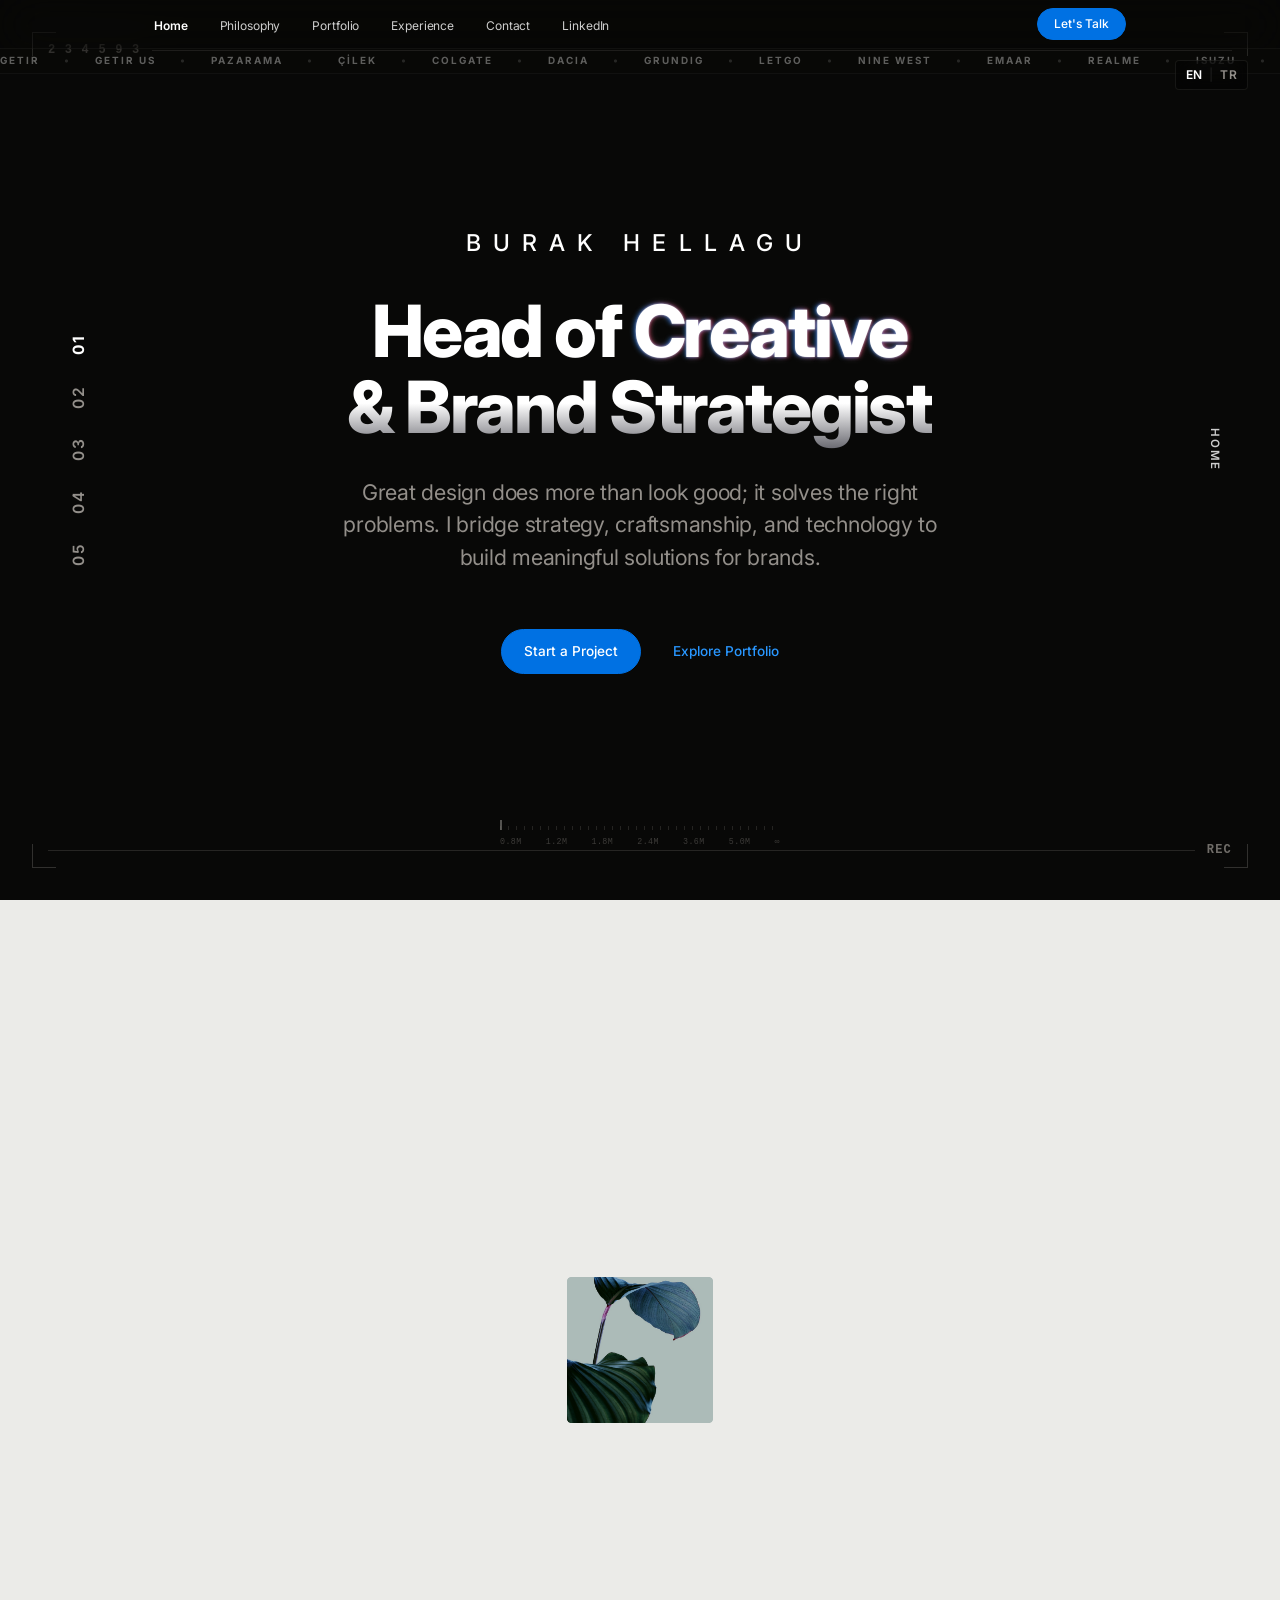
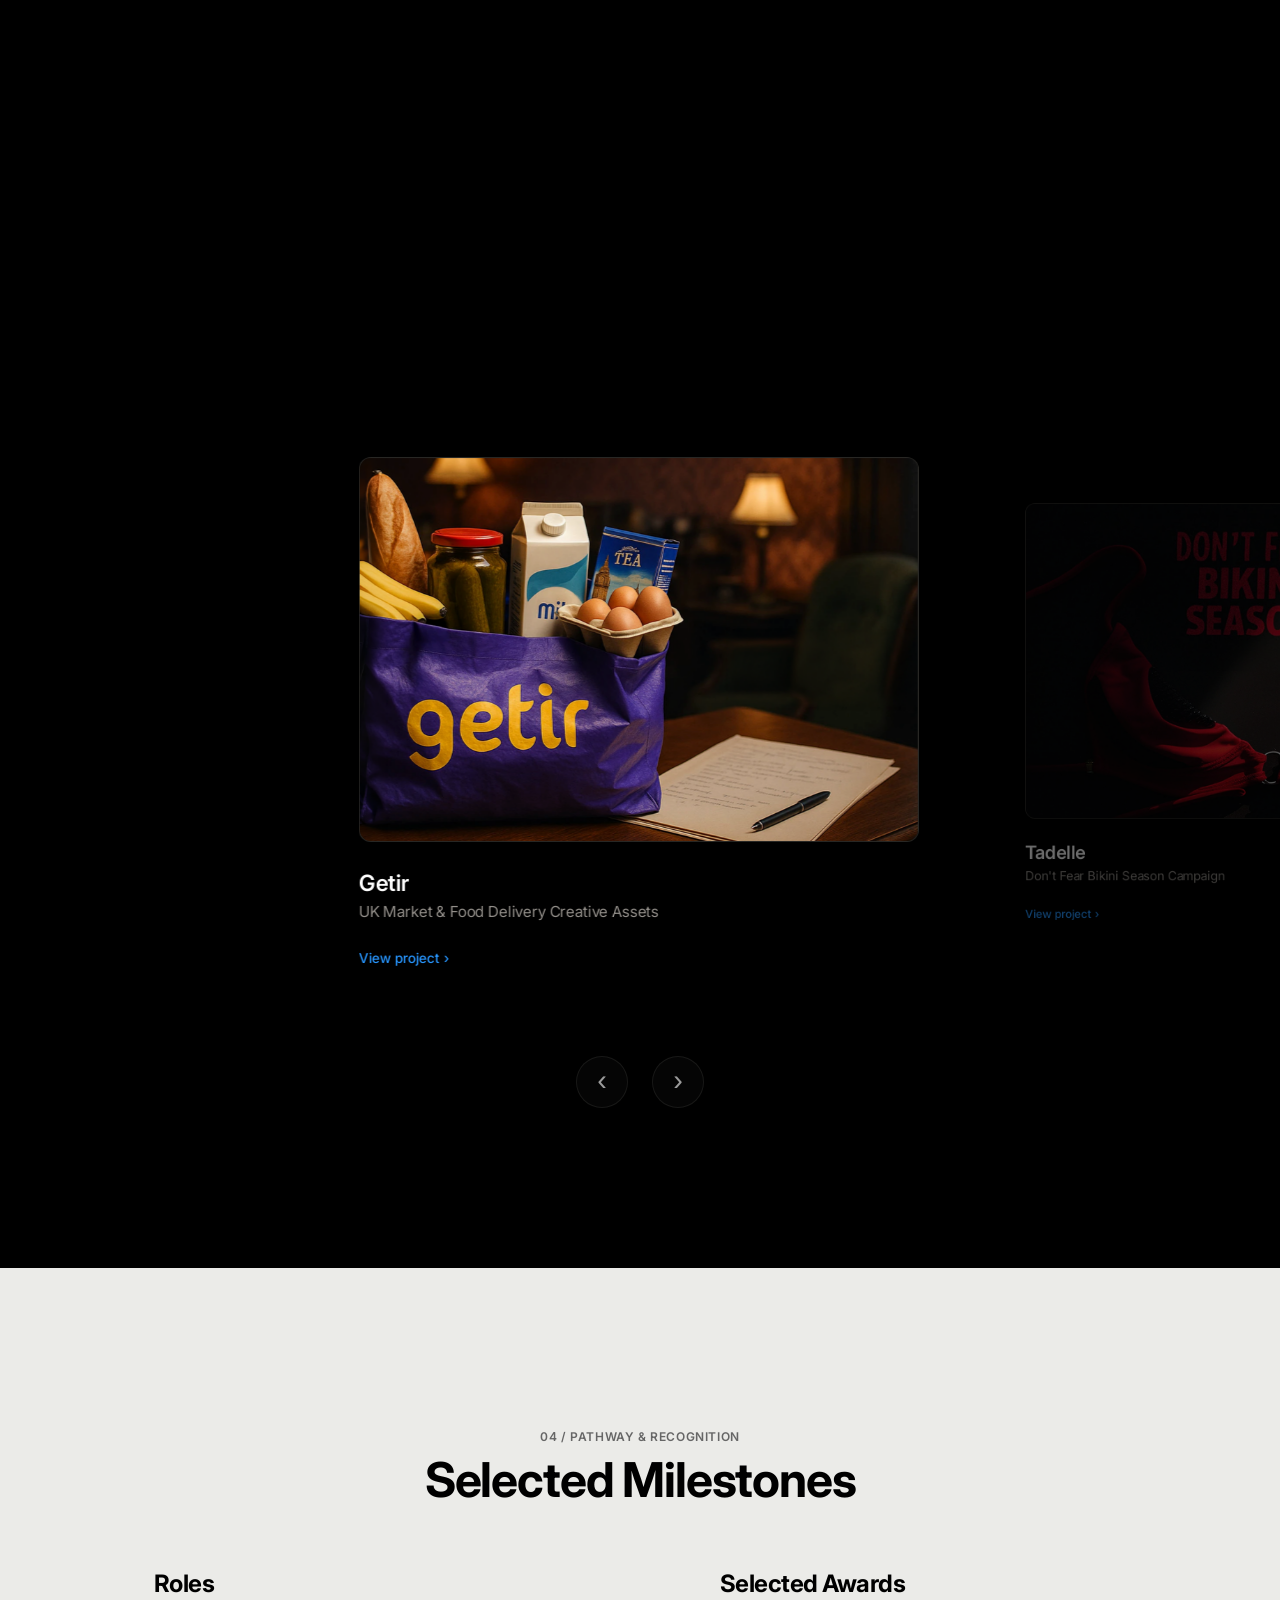
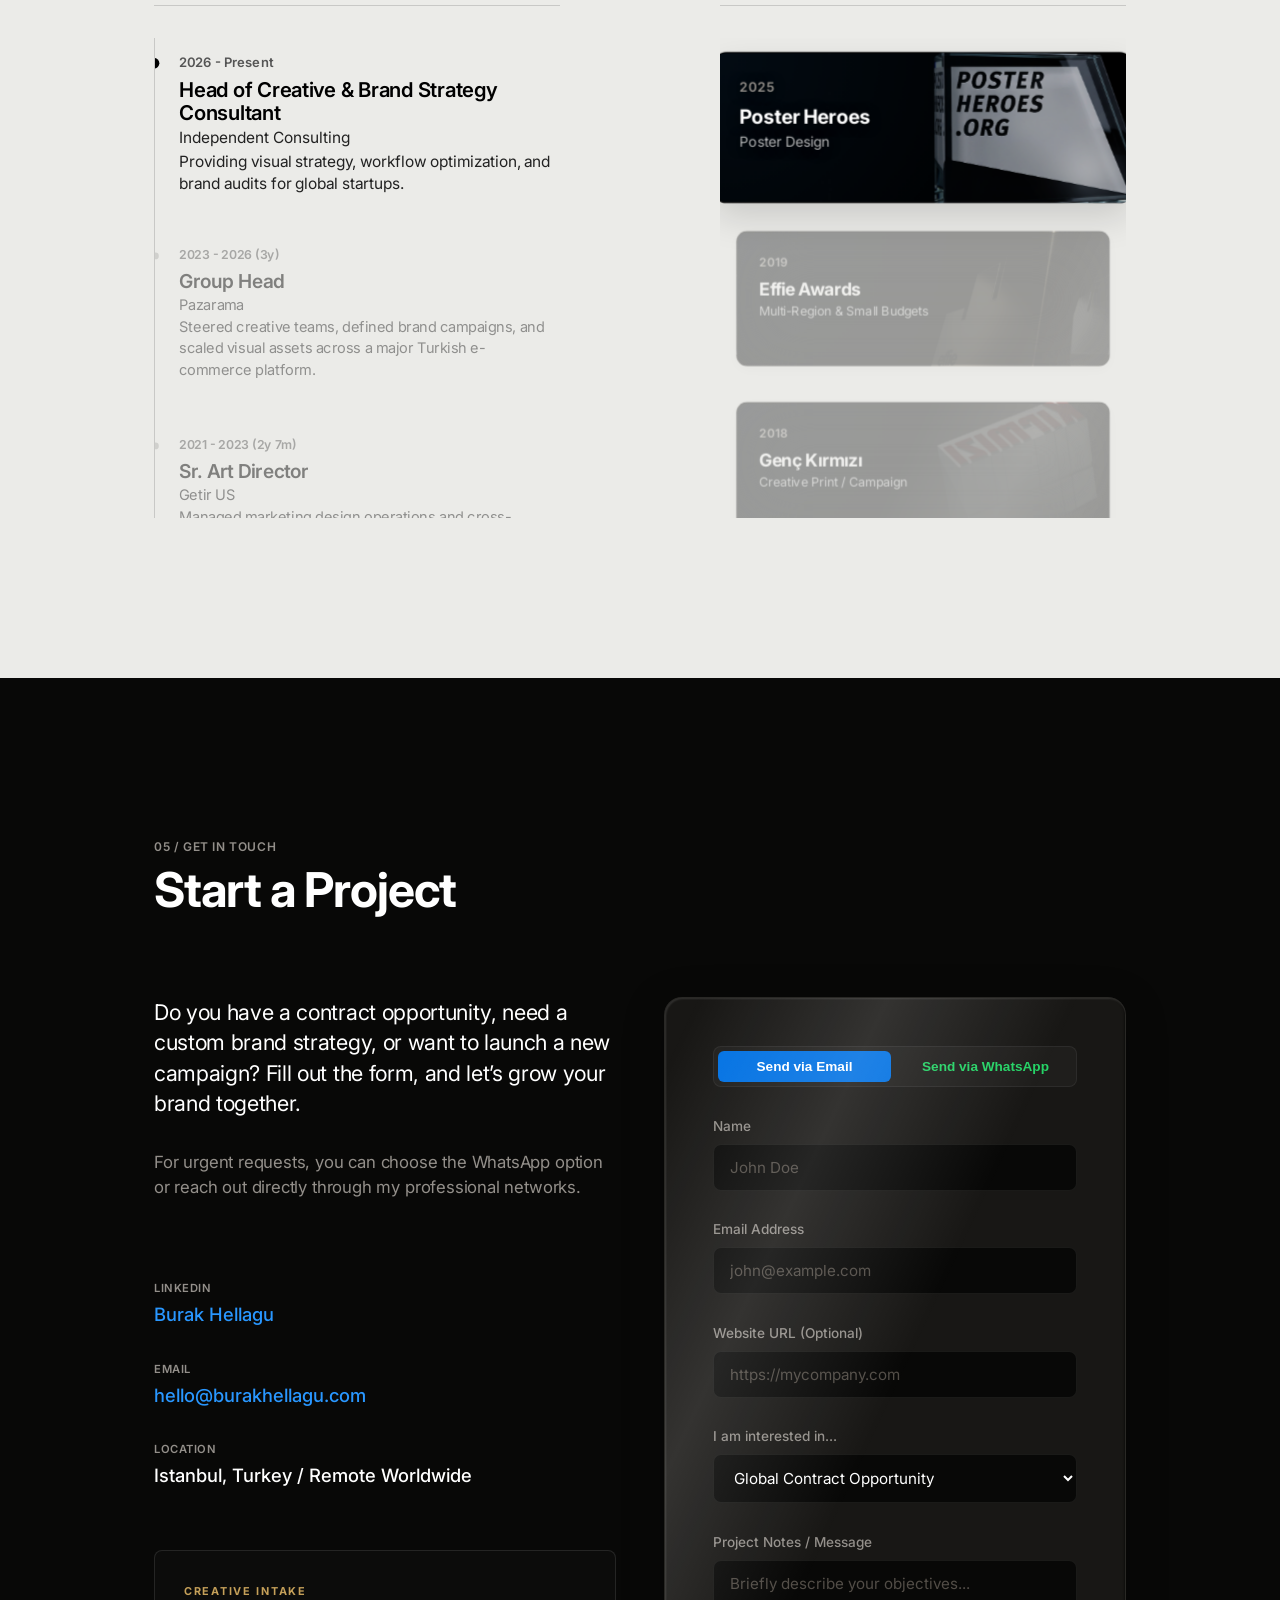
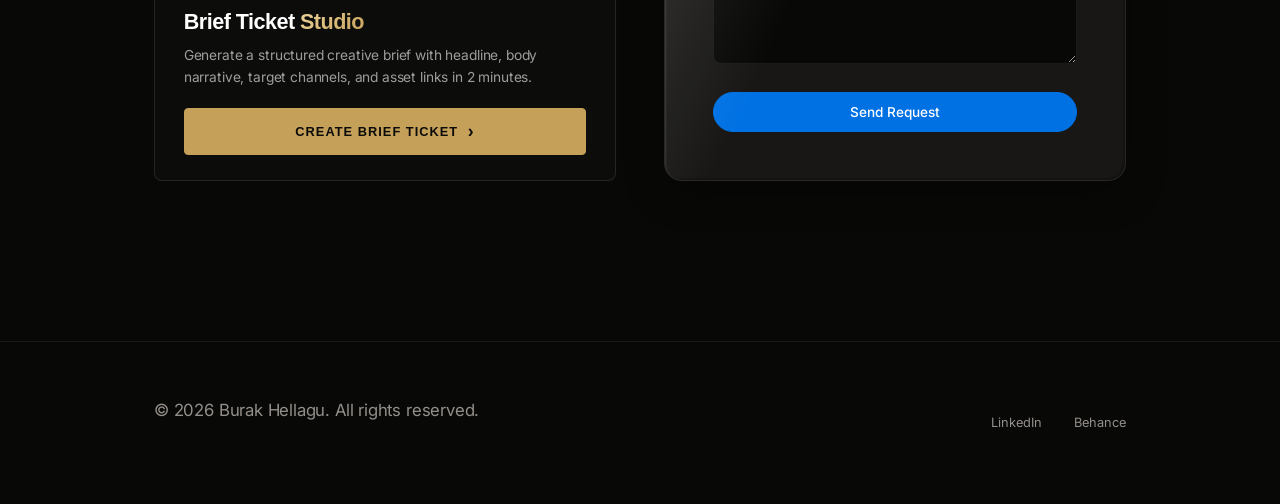
==== commit d8e9c25e: "Move Çilek Mobilya project card after Doritos" ====
--- a/index.html
+++ b/index.html
@@ -480,6 +480,118 @@
             </a>
           </div>
 
+          <!-- Project 4: Sarelle -->
+          <div class="portfolio-slide-card">
+            <div class="portfolio-img-container">
+              <img src="assets/thumbnails/sarelle.png" alt="Sarelle Cover" class="portfolio-img">
+            </div>
+            <h3 class="portfolio-title">Sarelle</h3>
+            <p class="portfolio-desc">
+              <span class="lang-en">Commercial Films</span>
+              <span class="lang-tr">Reklam Filmleri</span>
+            </p>
+            <a href="https://www.behance.net/gallery/60037647/SARELLE" target="_blank" rel="noopener noreferrer" class="portfolio-link">
+              <span class="lang-en">View project &rsaquo;</span>
+              <span class="lang-tr">Projeyi İnceleyin &rsaquo;</span>
+            </a>
+          </div>
+
+          <!-- Project 5: ISUZU -->
+          <div class="portfolio-slide-card">
+            <div class="portfolio-img-container">
+              <img src="assets/thumbnails/isuzu.png" alt="ISUZU Cover" class="portfolio-img">
+            </div>
+            <h3 class="portfolio-title">ISUZU</h3>
+            <p class="portfolio-desc">
+              <span class="lang-en">Corporate Campaign Art Direction</span>
+              <span class="lang-tr">Kurumsal Kampanya Sanat Yönetimi</span>
+            </p>
+            <a href="https://www.behance.net/gallery/78806113/ISUZU" target="_blank" rel="noopener noreferrer" class="portfolio-link">
+              <span class="lang-en">View project &rsaquo;</span>
+              <span class="lang-tr">Projeyi İnceleyin &rsaquo;</span>
+            </a>
+          </div>
+
+          <!-- Project 6: Bilyoner -->
+          <div class="portfolio-slide-card">
+            <div class="portfolio-img-container">
+              <img src="assets/thumbnails/bilyoner.png" alt="Bilyoner Cover" class="portfolio-img">
+            </div>
+            <h3 class="portfolio-title">Bilyoner</h3>
+            <p class="portfolio-desc">
+              <span class="lang-en">Digital Advertising & Campaign Assets</span>
+              <span class="lang-tr">Dijital Reklam & Kampanya Varlıkları</span>
+            </p>
+            <a href="https://www.behance.net/gallery/78738767/Bilyoner" target="_blank" rel="noopener noreferrer" class="portfolio-link">
+              <span class="lang-en">View project &rsaquo;</span>
+              <span class="lang-tr">Projeyi İnceleyin &rsaquo;</span>
+            </a>
+          </div>
+
+          <!-- Project 7: Arko Men -->
+          <div class="portfolio-slide-card">
+            <div class="portfolio-img-container">
+              <img src="assets/thumbnails/arko_men.png" alt="Arko Men Cover" class="portfolio-img">
+            </div>
+            <h3 class="portfolio-title">Arko Men</h3>
+            <p class="portfolio-desc">
+              <span class="lang-en">Brand Launch & Commercial Campaign</span>
+              <span class="lang-tr">Marka Lansmanı & Reklam Kampanyası</span>
+            </p>
+            <a href="https://www.behance.net/gallery/77655477/Arko-Men" target="_blank" rel="noopener noreferrer" class="portfolio-link">
+              <span class="lang-en">View project &rsaquo;</span>
+              <span class="lang-tr">Projeyi İnceleyin &rsaquo;</span>
+            </a>
+          </div>
+
+          <!-- Project 8: Sırma -->
+          <div class="portfolio-slide-card">
+            <div class="portfolio-img-container">
+              <img src="assets/thumbnails/sirma.png" alt="Sırma Cover" class="portfolio-img">
+            </div>
+            <h3 class="portfolio-title">Sırma</h3>
+            <p class="portfolio-desc">
+              <span class="lang-en">Premium Brand & Visual Identity</span>
+              <span class="lang-tr">Premium Marka & Görsel Kimlik</span>
+            </p>
+            <a href="https://www.behance.net/gallery/78070785/Srma" target="_blank" rel="noopener noreferrer" class="portfolio-link">
+              <span class="lang-en">View project &rsaquo;</span>
+              <span class="lang-tr">Projeyi İnceleyin &rsaquo;</span>
+            </a>
+          </div>
+
+          <!-- Project 9: Letgo -->
+          <div class="portfolio-slide-card card-letgo">
+            <div class="portfolio-img-container">
+              <img src="assets/thumbnails/letgo.png" alt="Letgo Cover" class="portfolio-img">
+            </div>
+            <h3 class="portfolio-title">Letgo</h3>
+            <p class="portfolio-desc">
+              <span class="lang-en">"Öğrenciye Eşya" Social Impact Project</span>
+              <span class="lang-tr">"Öğrenciye Eşya" Sosyal Etki Projesi</span>
+            </p>
+            <a href="https://www.behance.net/gallery/80040463/Letgo-OEgrenciye-Esya" target="_blank" rel="noopener noreferrer" class="portfolio-link">
+              <span class="lang-en">View project &rsaquo;</span>
+              <span class="lang-tr">Projeyi İnceleyin &rsaquo;</span>
+            </a>
+          </div>
+
+          <!-- Project 10: Doritos -->
+          <div class="portfolio-slide-card">
+            <div class="portfolio-img-container">
+              <img src="assets/thumbnails/doritos.png" alt="Doritos Cover" class="portfolio-img">
+            </div>
+            <h3 class="portfolio-title">Doritos</h3>
+            <p class="portfolio-desc">
+              <span class="lang-en">Deadpool 2 Movie Co-Branding Campaign</span>
+              <span class="lang-tr">Deadpool 2 Filmi Ortak Marka Kampanyası</span>
+            </p>
+            <a href="https://www.behance.net/gallery/67433411/Doritos-Dips-Project-with-Deadpool-2-Poster" target="_blank" rel="noopener noreferrer" class="portfolio-link">
+              <span class="lang-en">View project &rsaquo;</span>
+              <span class="lang-tr">Projeyi İnceleyin &rsaquo;</span>
+            </a>
+          </div>
+
           <!-- Project: Çilek -->
           <div class="portfolio-slide-card">
             <div class="portfolio-img-container">
@@ -491,118 +603,6 @@
               <span class="lang-tr">Çalışma Masası Key Visual Kampanyası</span>
             </p>
             <a href="https://www.behance.net/gallery/255047005/Cilek-Calsma-Masas-KV" target="_blank" rel="noopener noreferrer" class="portfolio-link">
-              <span class="lang-en">View project &rsaquo;</span>
-              <span class="lang-tr">Projeyi İnceleyin &rsaquo;</span>
-            </a>
-          </div>
-
-          <!-- Project 4: Sarelle -->
-          <div class="portfolio-slide-card">
-            <div class="portfolio-img-container">
-              <img src="assets/thumbnails/sarelle.png" alt="Sarelle Cover" class="portfolio-img">
-            </div>
-            <h3 class="portfolio-title">Sarelle</h3>
-            <p class="portfolio-desc">
-              <span class="lang-en">Commercial Films</span>
-              <span class="lang-tr">Reklam Filmleri</span>
-            </p>
-            <a href="https://www.behance.net/gallery/60037647/SARELLE" target="_blank" rel="noopener noreferrer" class="portfolio-link">
-              <span class="lang-en">View project &rsaquo;</span>
-              <span class="lang-tr">Projeyi İnceleyin &rsaquo;</span>
-            </a>
-          </div>
-
-          <!-- Project 5: ISUZU -->
-          <div class="portfolio-slide-card">
-            <div class="portfolio-img-container">
-              <img src="assets/thumbnails/isuzu.png" alt="ISUZU Cover" class="portfolio-img">
-            </div>
-            <h3 class="portfolio-title">ISUZU</h3>
-            <p class="portfolio-desc">
-              <span class="lang-en">Corporate Campaign Art Direction</span>
-              <span class="lang-tr">Kurumsal Kampanya Sanat Yönetimi</span>
-            </p>
-            <a href="https://www.behance.net/gallery/78806113/ISUZU" target="_blank" rel="noopener noreferrer" class="portfolio-link">
-              <span class="lang-en">View project &rsaquo;</span>
-              <span class="lang-tr">Projeyi İnceleyin &rsaquo;</span>
-            </a>
-          </div>
-
-          <!-- Project 6: Bilyoner -->
-          <div class="portfolio-slide-card">
-            <div class="portfolio-img-container">
-              <img src="assets/thumbnails/bilyoner.png" alt="Bilyoner Cover" class="portfolio-img">
-            </div>
-            <h3 class="portfolio-title">Bilyoner</h3>
-            <p class="portfolio-desc">
-              <span class="lang-en">Digital Advertising & Campaign Assets</span>
-              <span class="lang-tr">Dijital Reklam & Kampanya Varlıkları</span>
-            </p>
-            <a href="https://www.behance.net/gallery/78738767/Bilyoner" target="_blank" rel="noopener noreferrer" class="portfolio-link">
-              <span class="lang-en">View project &rsaquo;</span>
-              <span class="lang-tr">Projeyi İnceleyin &rsaquo;</span>
-            </a>
-          </div>
-
-          <!-- Project 7: Arko Men -->
-          <div class="portfolio-slide-card">
-            <div class="portfolio-img-container">
-              <img src="assets/thumbnails/arko_men.png" alt="Arko Men Cover" class="portfolio-img">
-            </div>
-            <h3 class="portfolio-title">Arko Men</h3>
-            <p class="portfolio-desc">
-              <span class="lang-en">Brand Launch & Commercial Campaign</span>
-              <span class="lang-tr">Marka Lansmanı & Reklam Kampanyası</span>
-            </p>
-            <a href="https://www.behance.net/gallery/77655477/Arko-Men" target="_blank" rel="noopener noreferrer" class="portfolio-link">
-              <span class="lang-en">View project &rsaquo;</span>
-              <span class="lang-tr">Projeyi İnceleyin &rsaquo;</span>
-            </a>
-          </div>
-
-          <!-- Project 8: Sırma -->
-          <div class="portfolio-slide-card">
-            <div class="portfolio-img-container">
-              <img src="assets/thumbnails/sirma.png" alt="Sırma Cover" class="portfolio-img">
-            </div>
-            <h3 class="portfolio-title">Sırma</h3>
-            <p class="portfolio-desc">
-              <span class="lang-en">Premium Brand & Visual Identity</span>
-              <span class="lang-tr">Premium Marka & Görsel Kimlik</span>
-            </p>
-            <a href="https://www.behance.net/gallery/78070785/Srma" target="_blank" rel="noopener noreferrer" class="portfolio-link">
-              <span class="lang-en">View project &rsaquo;</span>
-              <span class="lang-tr">Projeyi İnceleyin &rsaquo;</span>
-            </a>
-          </div>
-
-          <!-- Project 9: Letgo -->
-          <div class="portfolio-slide-card card-letgo">
-            <div class="portfolio-img-container">
-              <img src="assets/thumbnails/letgo.png" alt="Letgo Cover" class="portfolio-img">
-            </div>
-            <h3 class="portfolio-title">Letgo</h3>
-            <p class="portfolio-desc">
-              <span class="lang-en">"Öğrenciye Eşya" Social Impact Project</span>
-              <span class="lang-tr">"Öğrenciye Eşya" Sosyal Etki Projesi</span>
-            </p>
-            <a href="https://www.behance.net/gallery/80040463/Letgo-OEgrenciye-Esya" target="_blank" rel="noopener noreferrer" class="portfolio-link">
-              <span class="lang-en">View project &rsaquo;</span>
-              <span class="lang-tr">Projeyi İnceleyin &rsaquo;</span>
-            </a>
-          </div>
-
-          <!-- Project 10: Doritos -->
-          <div class="portfolio-slide-card">
-            <div class="portfolio-img-container">
-              <img src="assets/thumbnails/doritos.png" alt="Doritos Cover" class="portfolio-img">
-            </div>
-            <h3 class="portfolio-title">Doritos</h3>
-            <p class="portfolio-desc">
-              <span class="lang-en">Deadpool 2 Movie Co-Branding Campaign</span>
-              <span class="lang-tr">Deadpool 2 Filmi Ortak Marka Kampanyası</span>
-            </p>
-            <a href="https://www.behance.net/gallery/67433411/Doritos-Dips-Project-with-Deadpool-2-Poster" target="_blank" rel="noopener noreferrer" class="portfolio-link">
               <span class="lang-en">View project &rsaquo;</span>
               <span class="lang-tr">Projeyi İnceleyin &rsaquo;</span>
             </a>
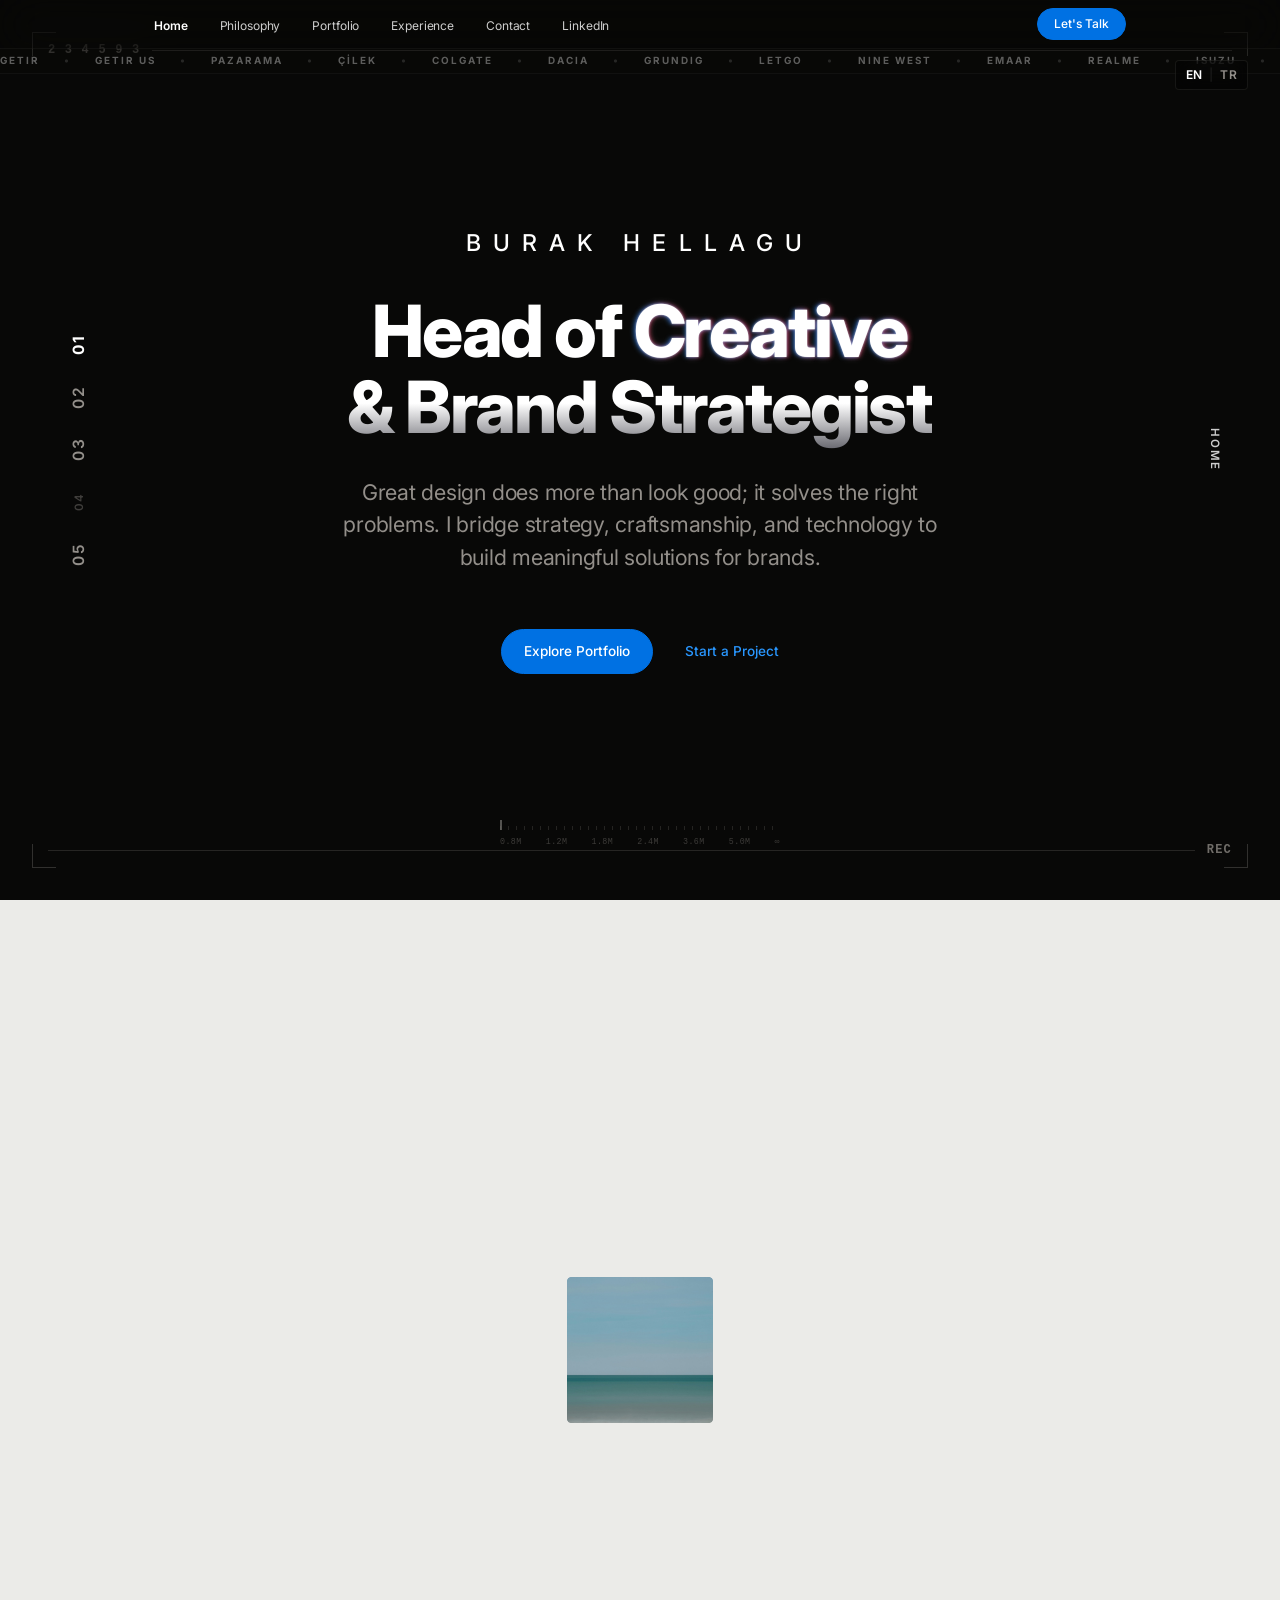
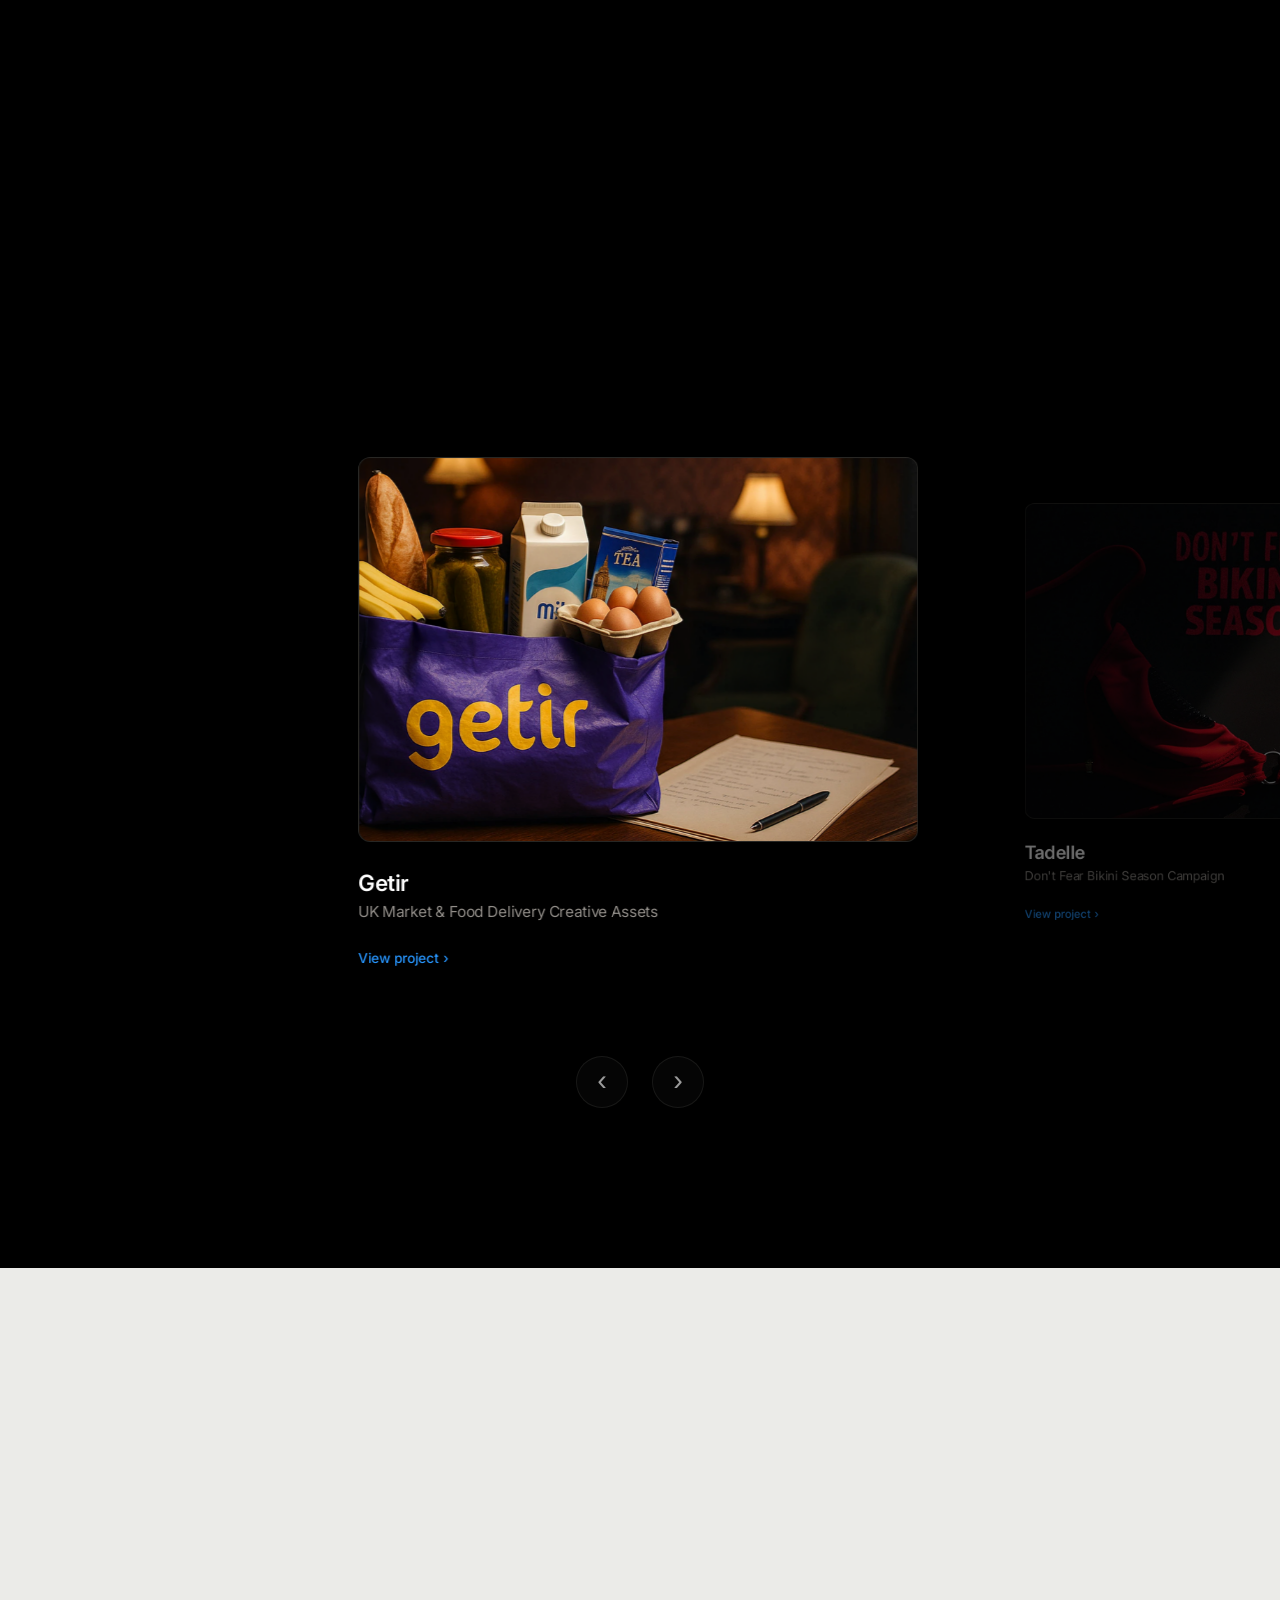
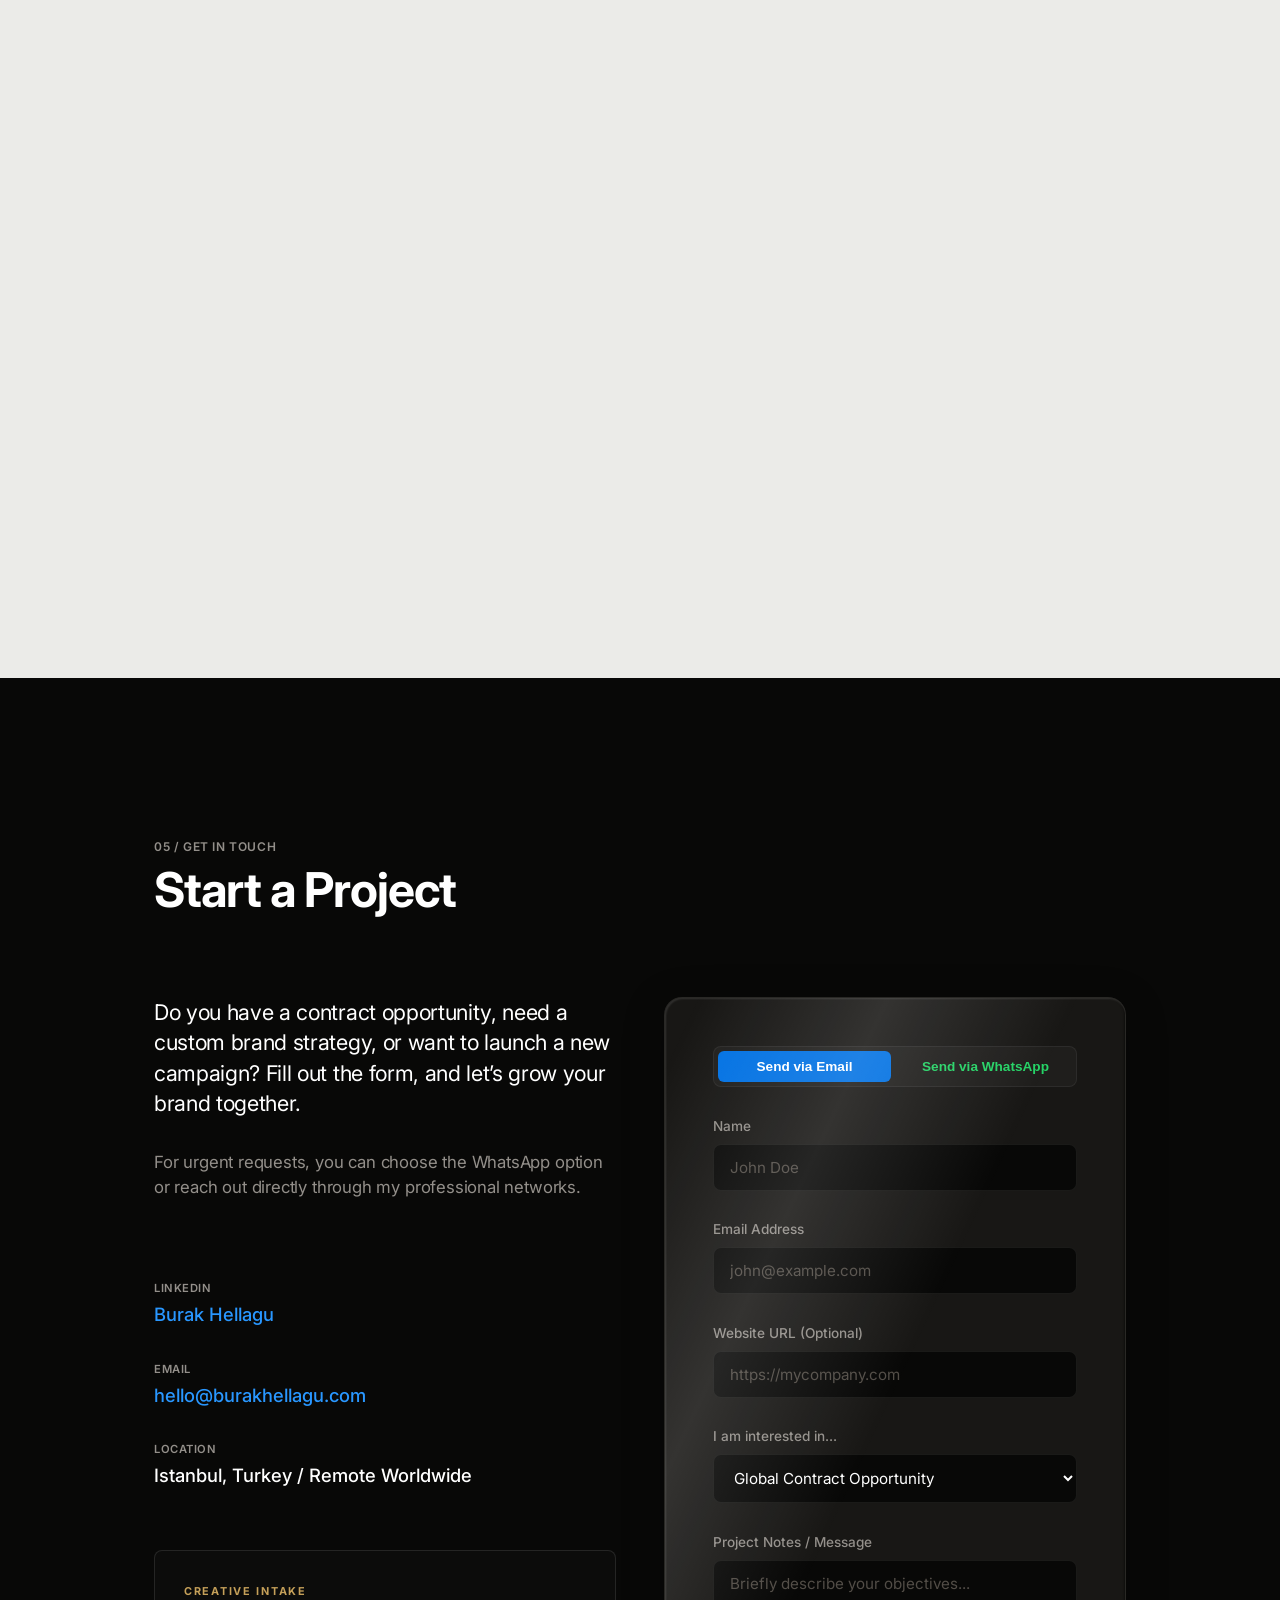
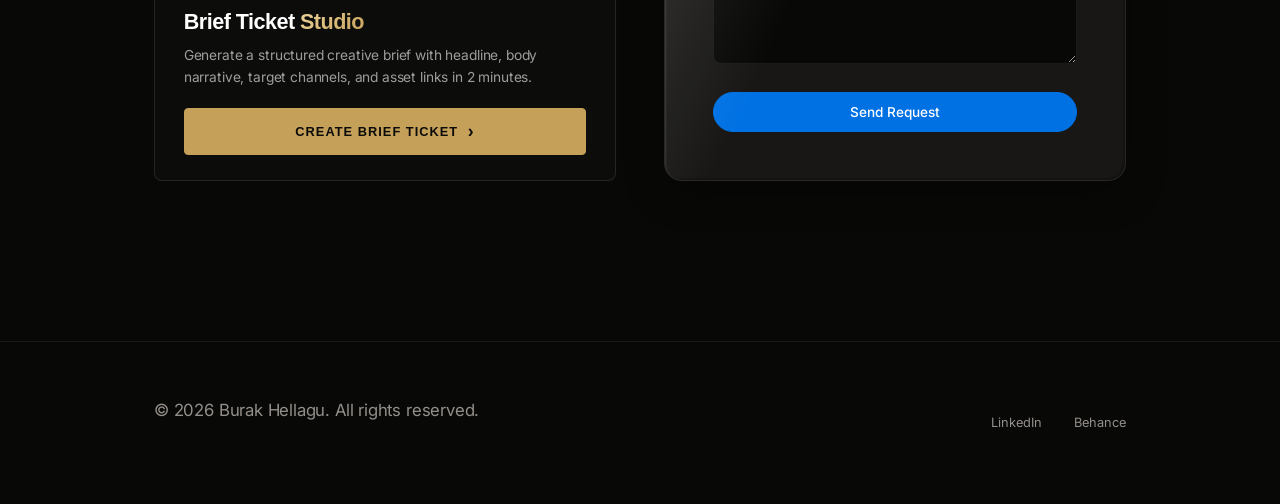
==== commit bb131bc5: "Update hero actions: Explore Portfolio as primary blue button, Start a Project as blue text link" ====
--- a/index.html
+++ b/index.html
@@ -268,13 +268,13 @@
             <span class="lang-tr">İyi tasarım sadece güzel görünmekle kalmaz, doğru problemleri çözer. Markalar için anlamlı çözümler üretmek adına strateji, ustalık ve teknolojiyi bir araya getiriyorum.</span>
           </p>
           <div class="hero-actions reveal active" id="hero-action-buttons">
-            <a href="#contact" class="btn btn-primary" id="hero-btn-audit">
+            <a href="#portfolio" class="btn btn-primary" id="hero-btn-portfolio">
+              <span class="lang-en">Explore Portfolio</span>
+              <span class="lang-tr">Portfolyoyu İnceleyin</span>
+            </a>
+            <a href="#contact" class="btn btn-secondary" id="hero-btn-audit">
               <span class="lang-en">Start a Project</span>
               <span class="lang-tr">Proje Başlatın</span>
-            </a>
-            <a href="#portfolio" class="btn btn-secondary" id="hero-btn-portfolio">
-              <span class="lang-en">Explore Portfolio</span>
-              <span class="lang-tr">Portfolyoyu İnceleyin</span>
             </a>
           </div>
         </div>
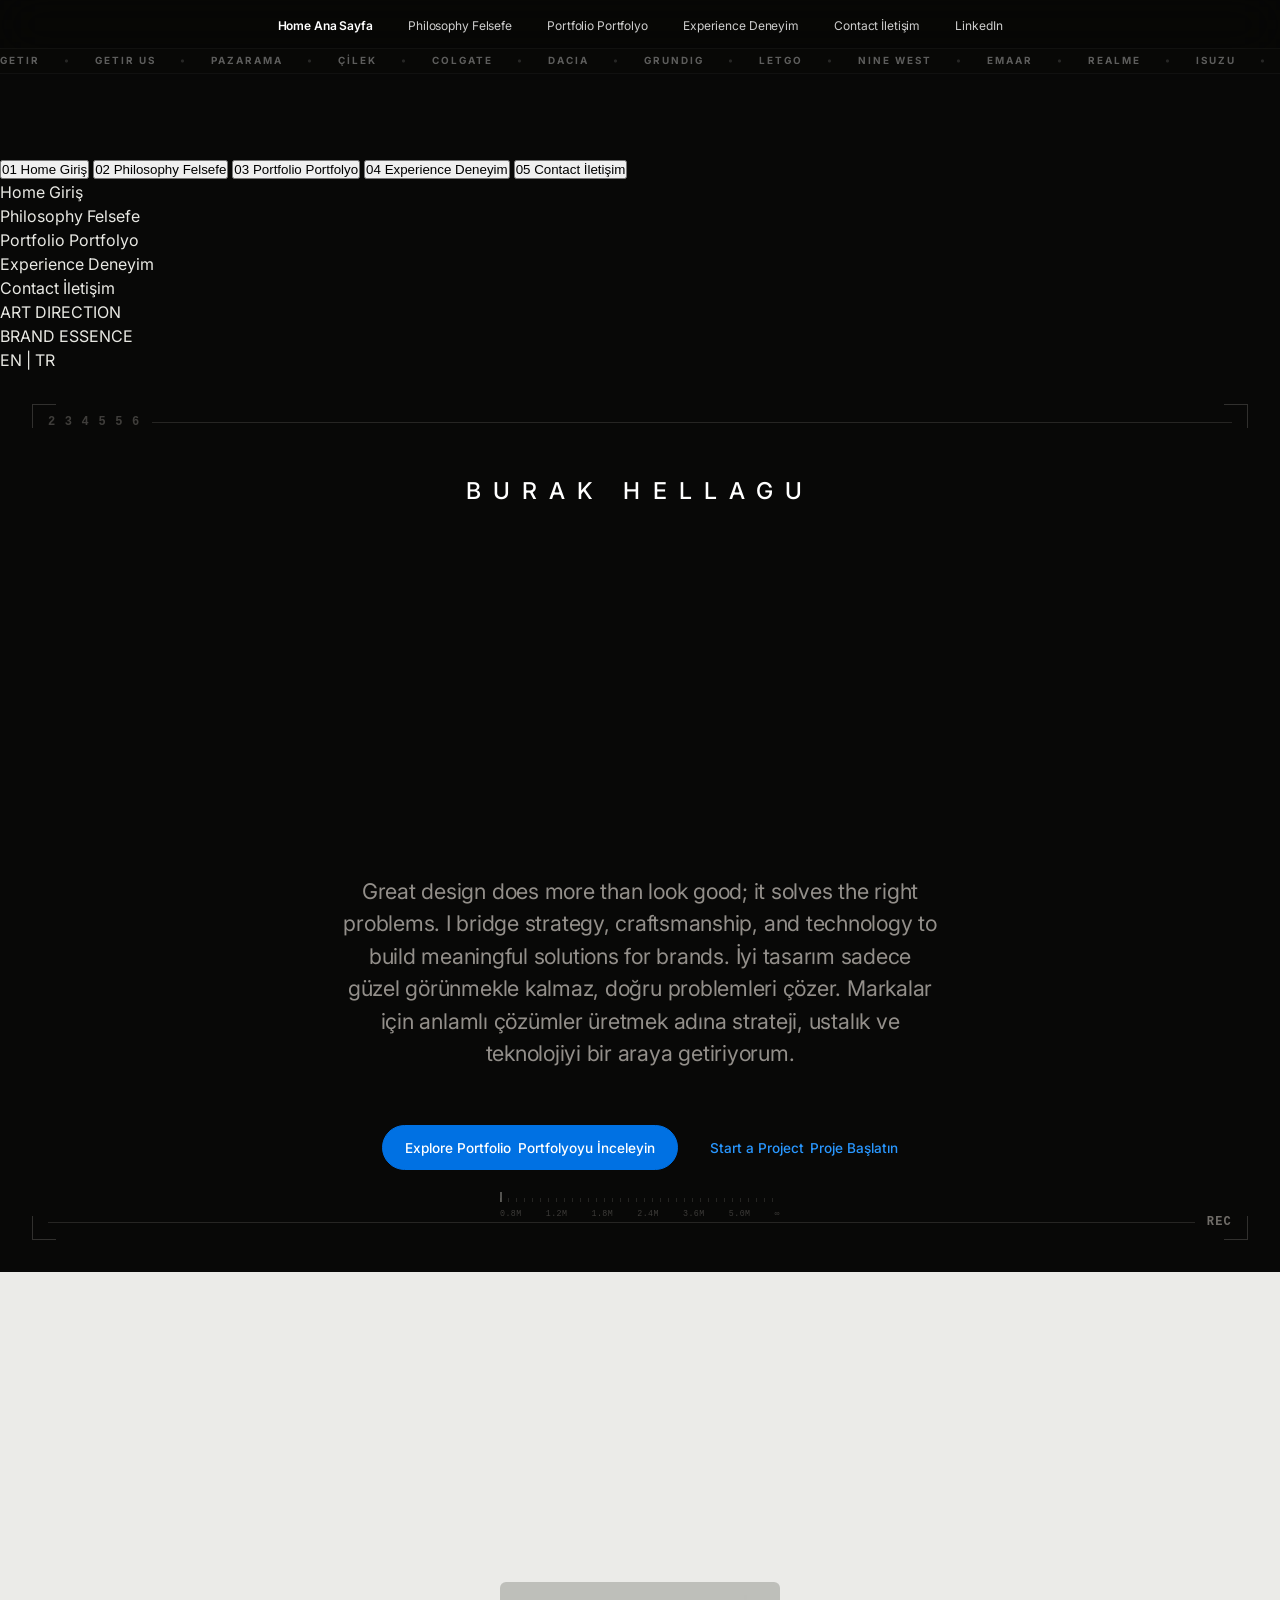
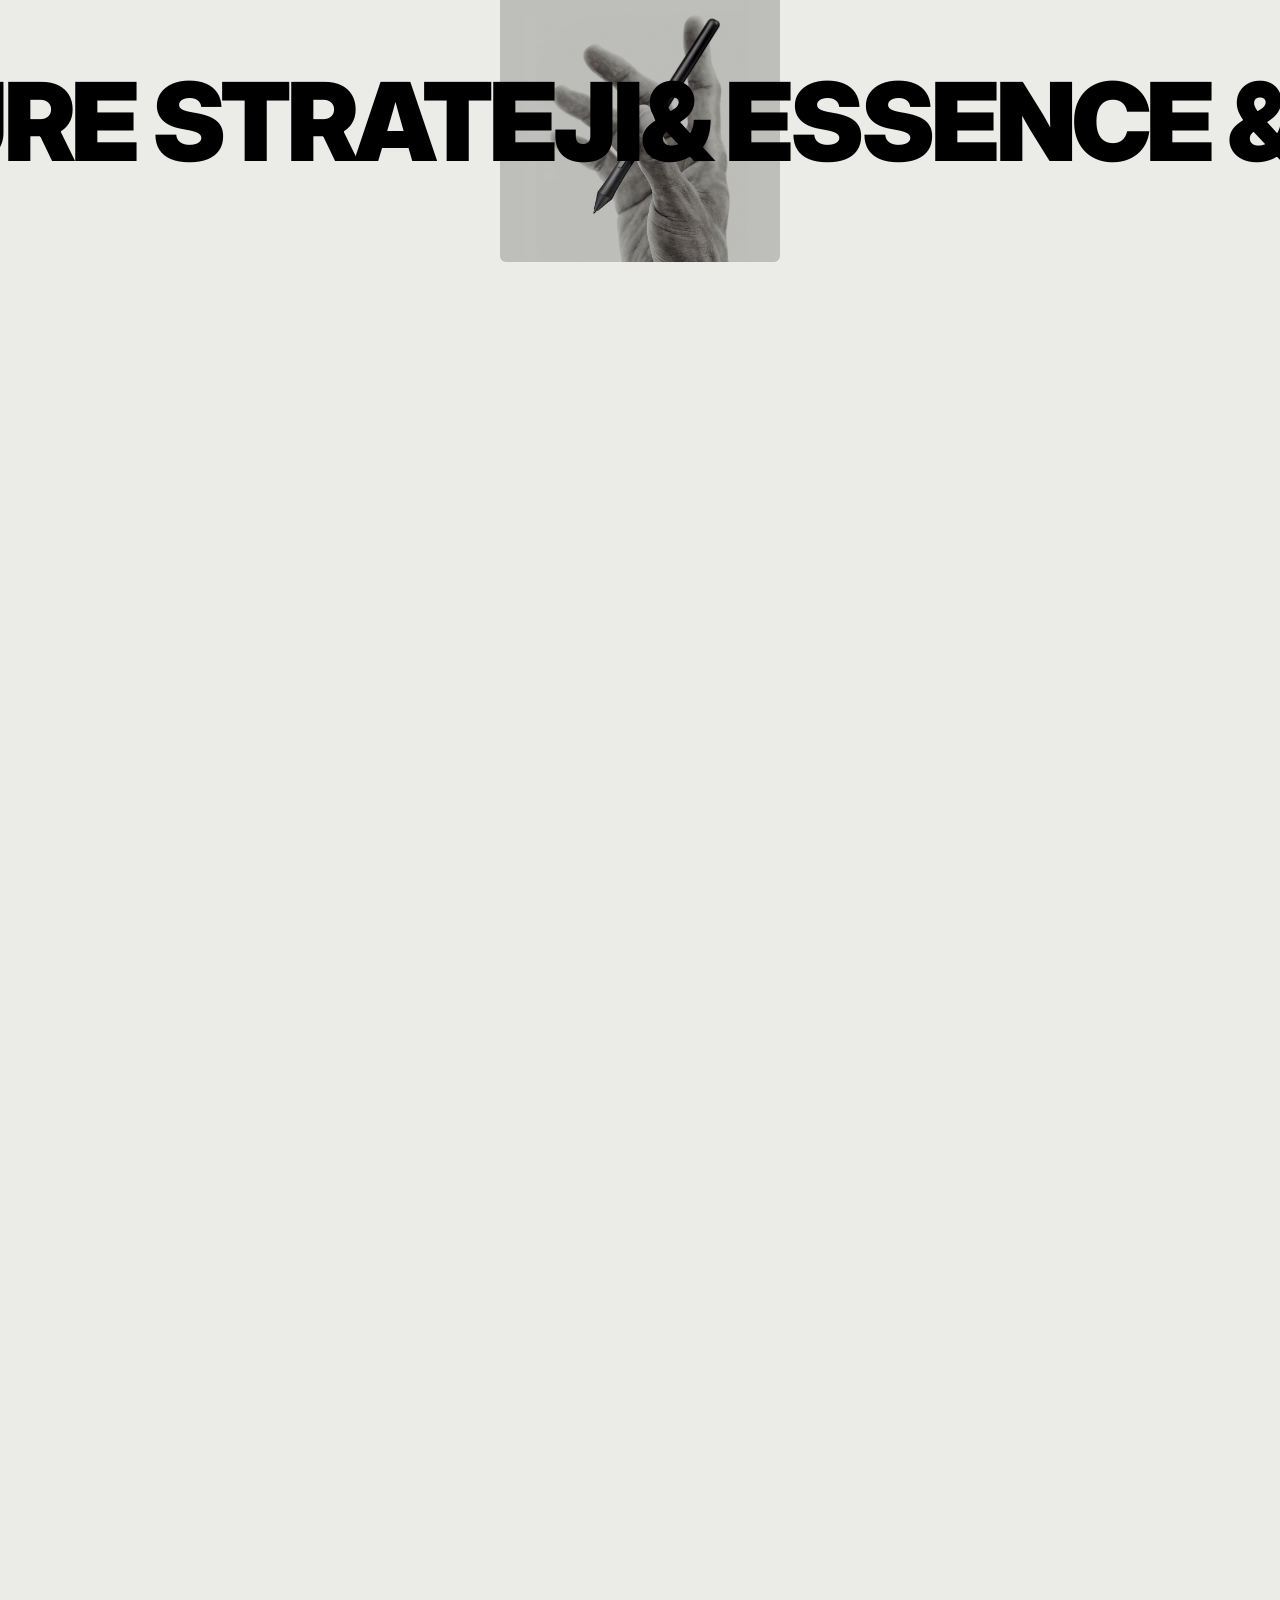
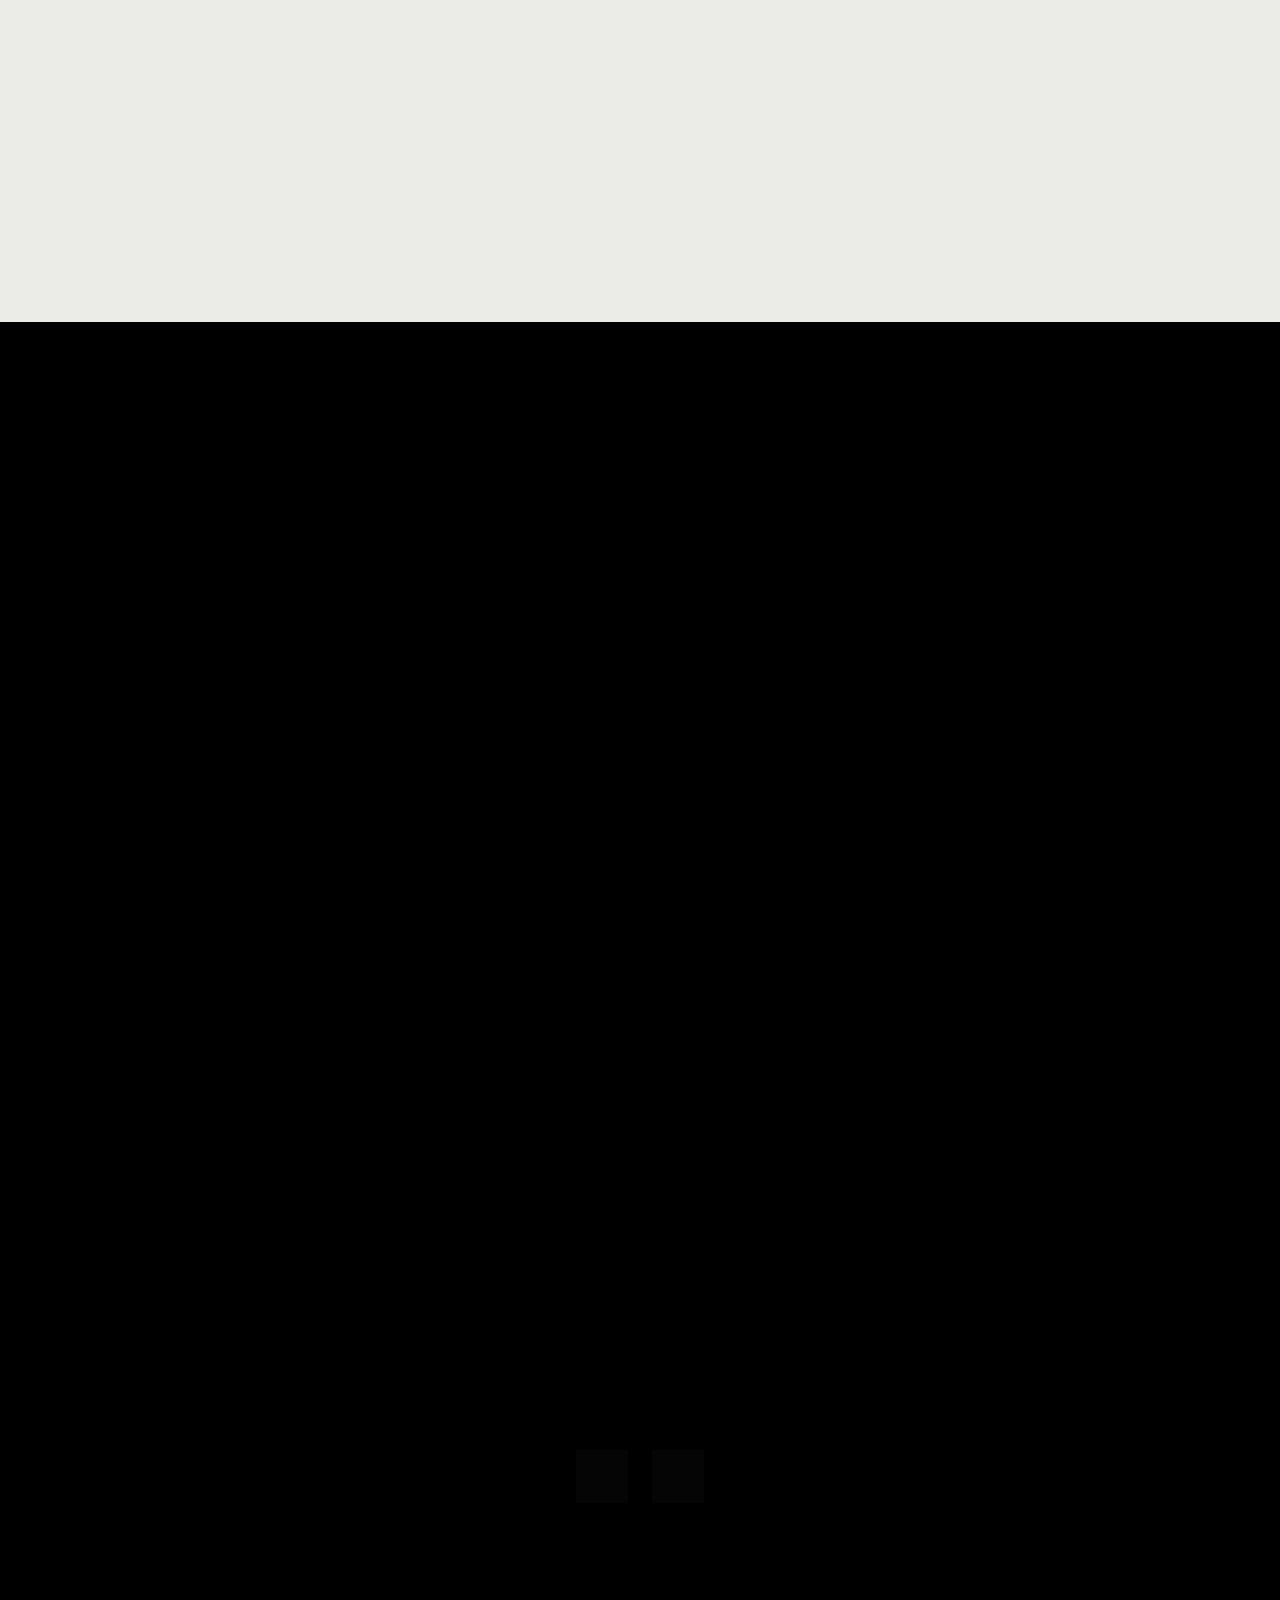
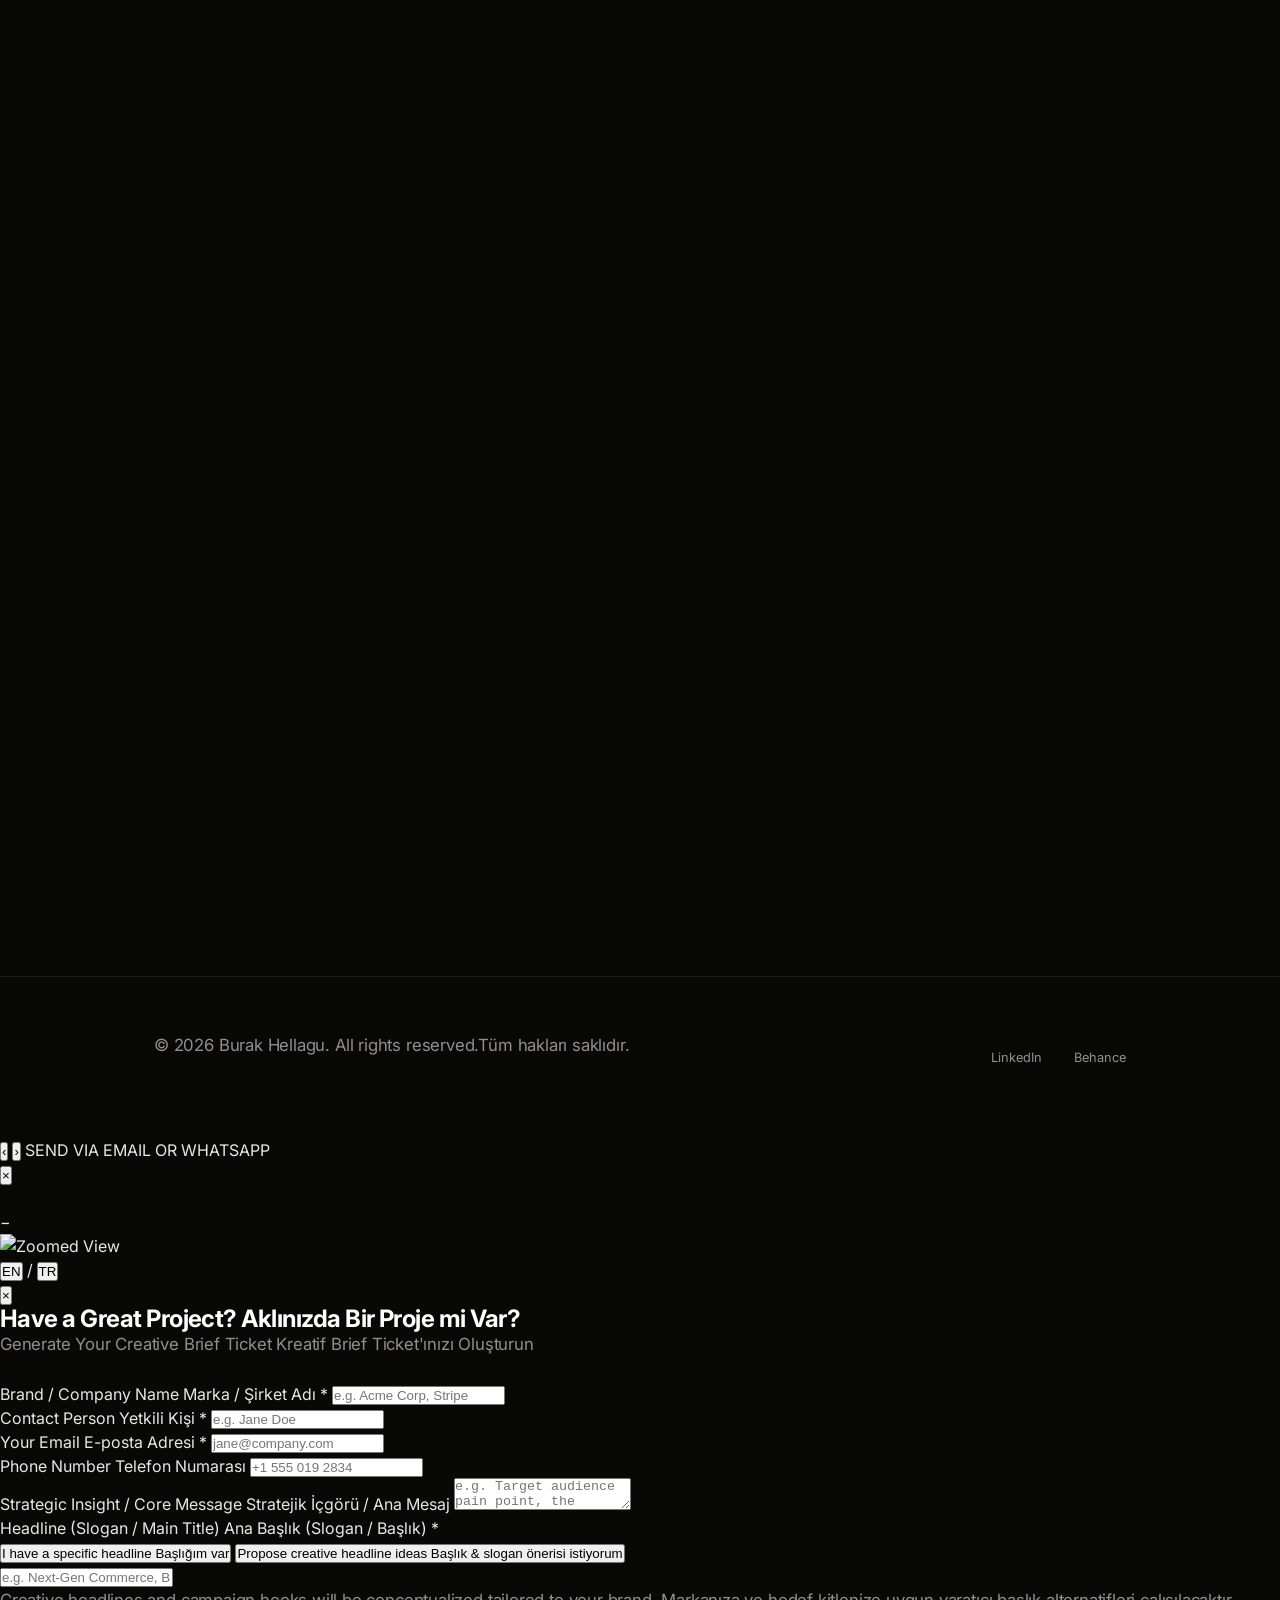
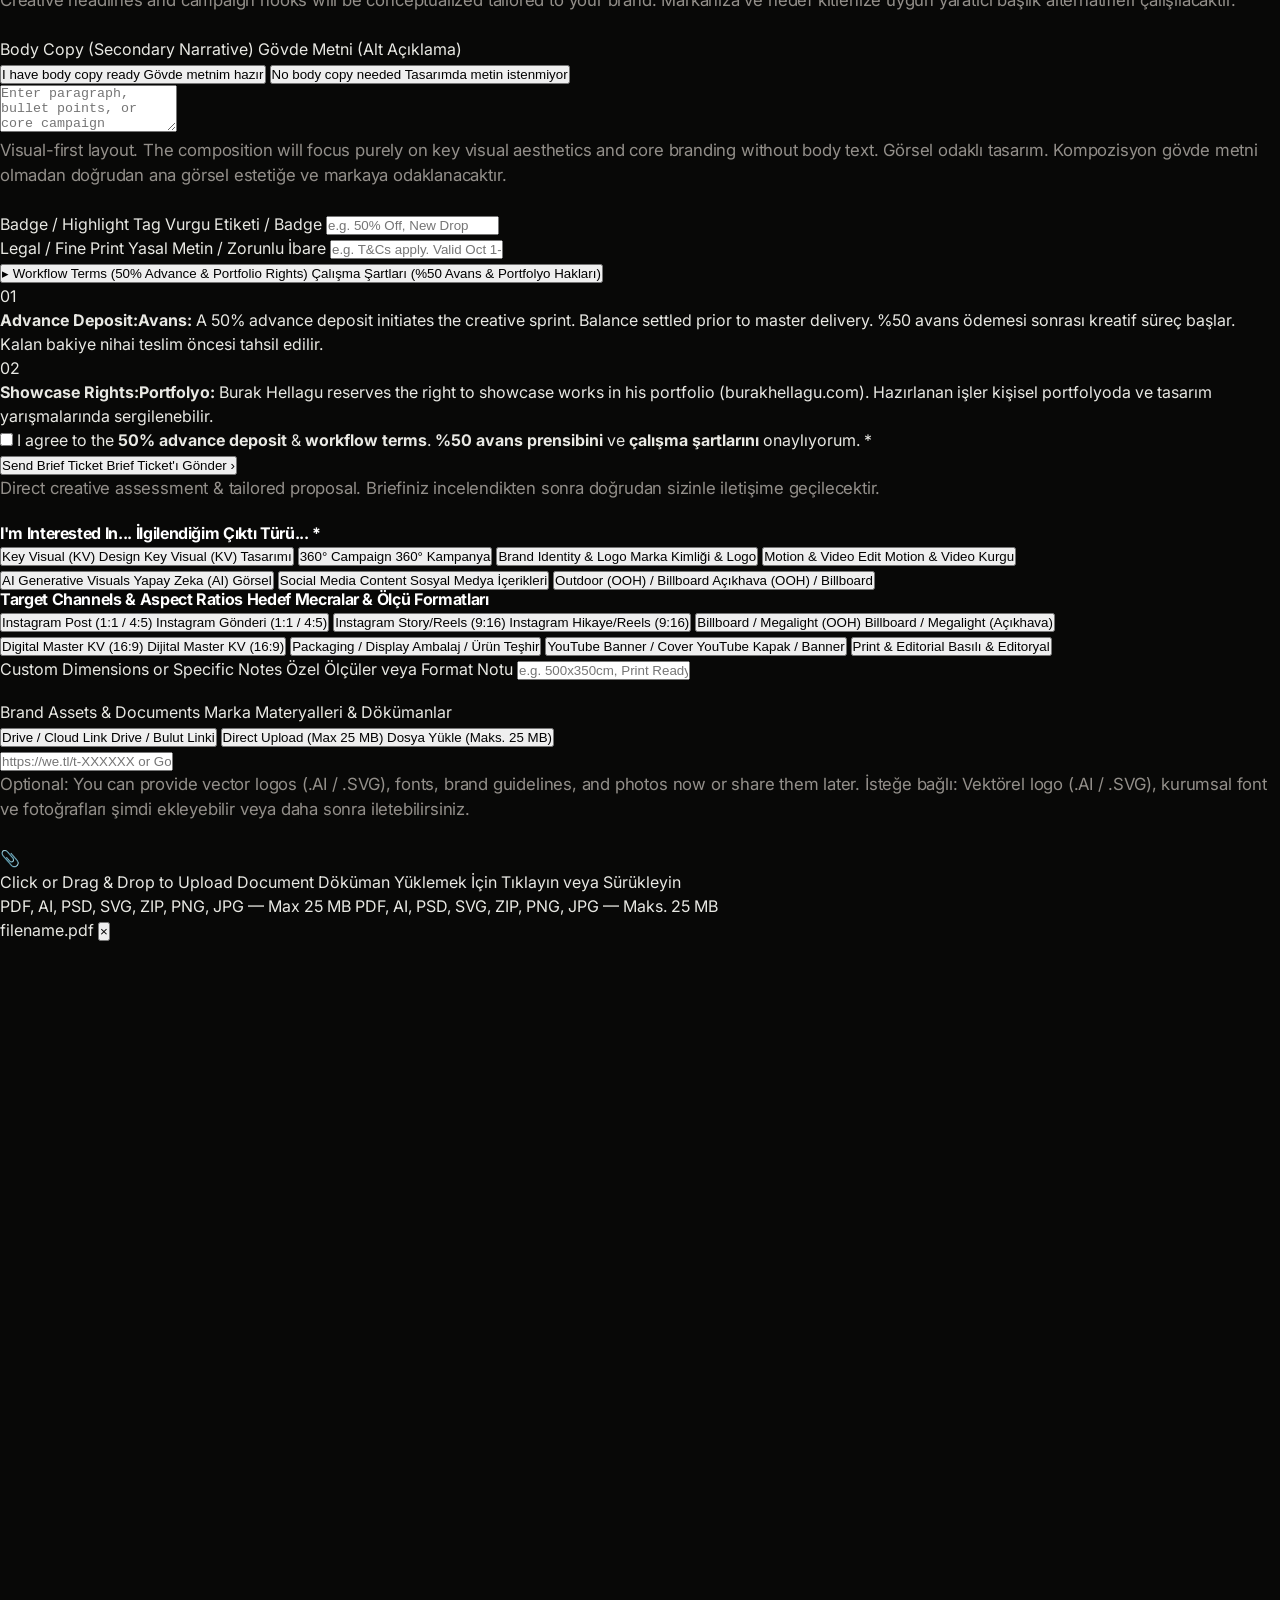
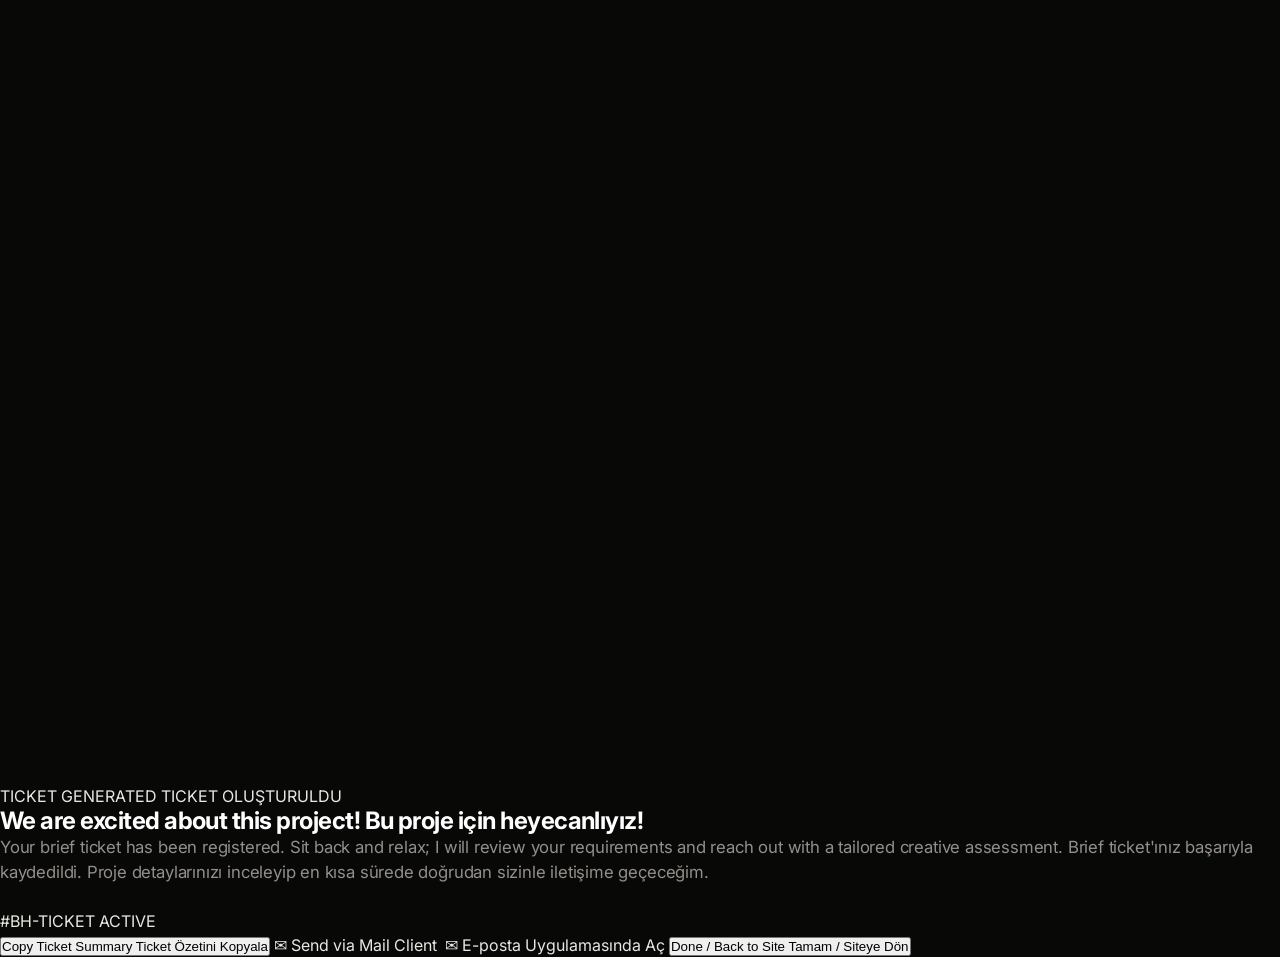
==== commit cf4235c5: "Remove Let's Talk button, center header navigation links, and add minimal chromatic fluid mouse trai" ====
--- a/index.html
+++ b/index.html
@@ -17,6 +17,9 @@
 
   <!-- Interactive Mouse Follow Glow -->
   <div class="mouse-glow" id="cursor-glow"></div>
+
+  <!-- Interactive Minimal Fluid Chromatic Mouse Trail (KIKK-inspired) -->
+  <canvas id="cursor-trail-canvas"></canvas>
 
   <!-- Floating Vertical Minimap Navigation -->
   <nav class="minimap-nav" aria-label="Section Navigation">
@@ -111,10 +114,6 @@
         </a></li>
         <li><a href="https://www.linkedin.com/in/burakhellagu/" target="_blank" rel="noopener noreferrer" class="nav-link" id="link-linkedin">LinkedIn</a></li>
       </ul>
-      <a href="#contact" class="btn btn-primary" id="header-cta-btn">
-        <span class="lang-en">Let's Talk</span>
-        <span class="lang-tr">İletişime Geç</span>
-      </a>
     </div>
   </header>
 
--- a/style_v21.css
+++ b/style_v21.css
@@ -198,9 +198,10 @@
 
 .nav-container {
   display: flex;
-  justify-content: space-between;
+  justify-content: center;
   align-items: center;
   height: 48px; /* Apple standard thin navigation bar */
+  width: 100%;
 }
 
 .logo {
@@ -217,7 +218,11 @@
 .nav-menu {
   display: flex;
   list-style: none;
-  gap: 2rem;
+  gap: 2.2rem;
+  justify-content: center;
+  align-items: center;
+  margin: 0;
+  padding: 0;
 }
 
 @media (max-width: 768px) {
@@ -2144,6 +2149,22 @@
     opacity: 0;
     border-color: rgba(41, 151, 255, 0);
   }
+/* Interactive Minimal Fluid Chromatic Mouse Trail Canvas (KIKK-inspired) */
+#cursor-trail-canvas {
+  position: fixed;
+  top: 0;
+  left: 0;
+  width: 100vw;
+  height: 100vh;
+  pointer-events: none;
+  z-index: 95;
+  mix-blend-mode: screen;
+}
+
+@media (pointer: coarse) {
+  #cursor-trail-canvas {
+    display: none !important;
+  }
 }
 
 /* Interactive Mouse Particle Trail styles */
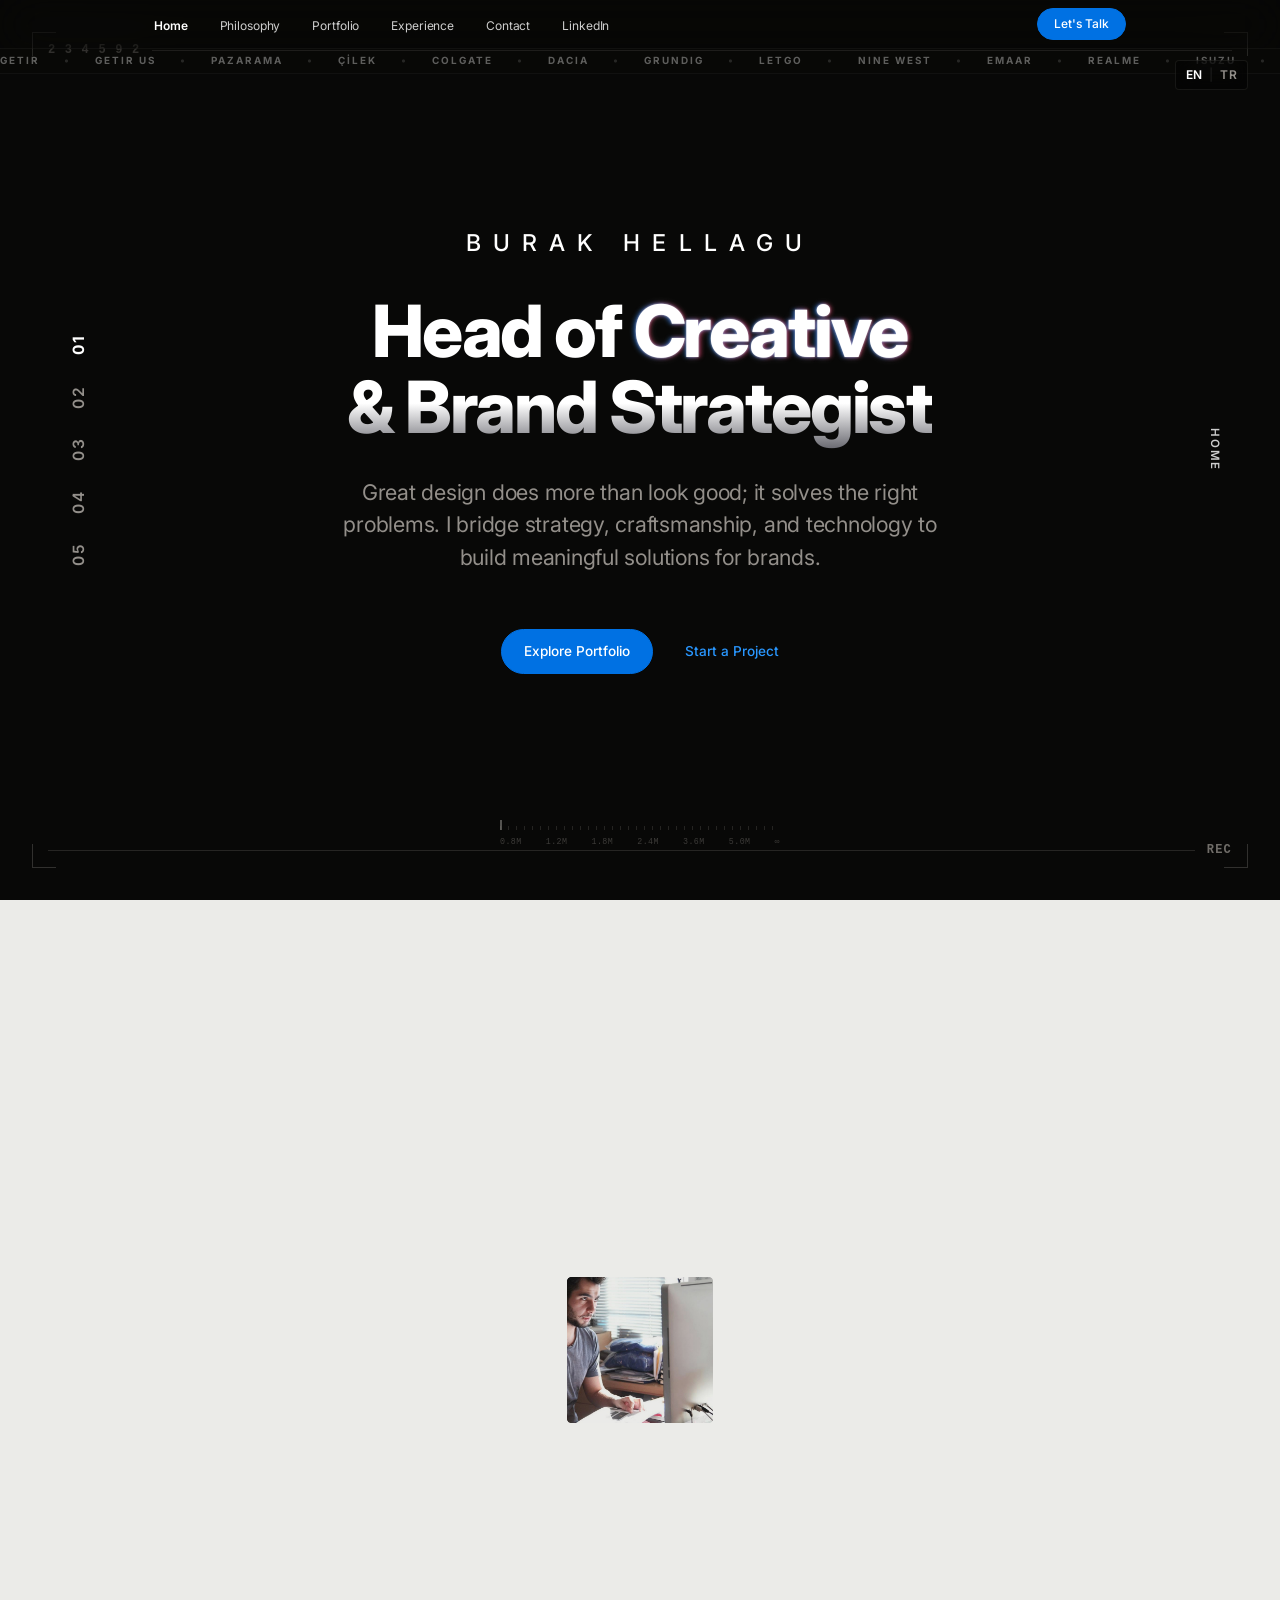
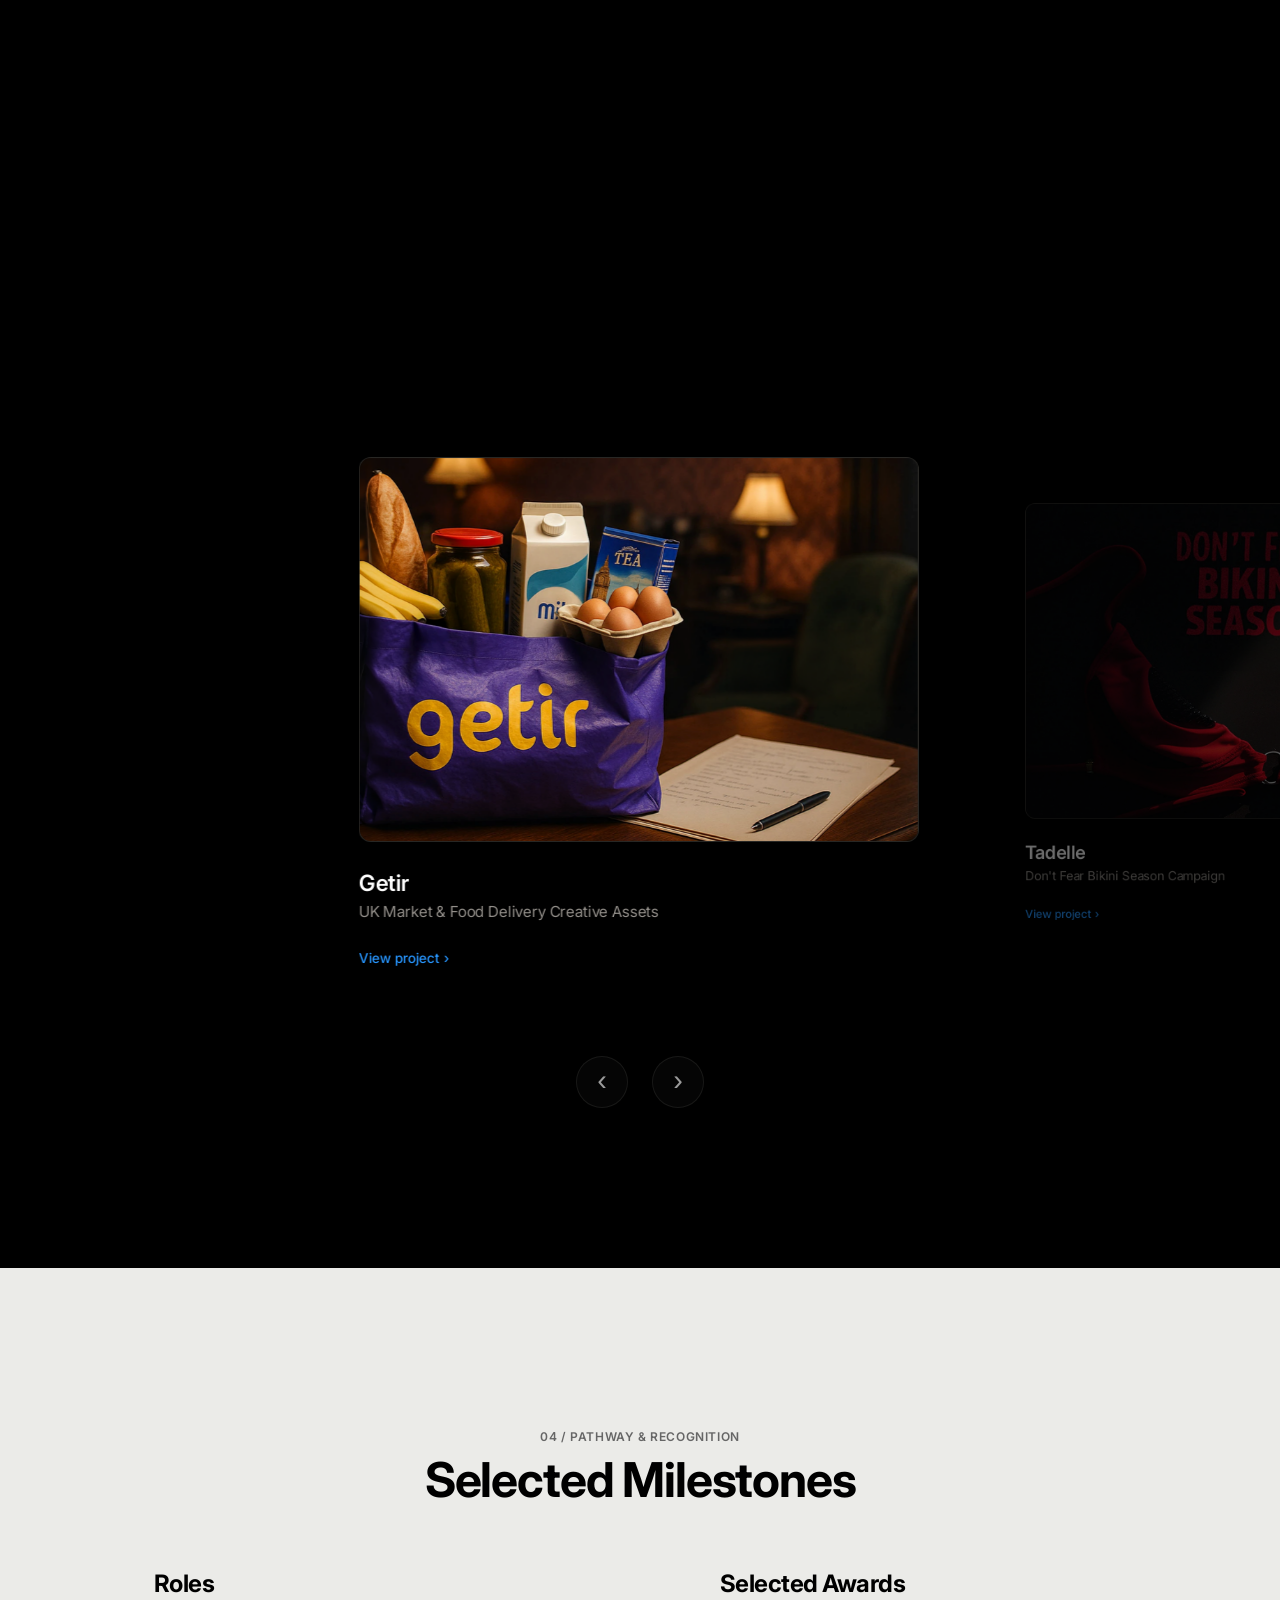
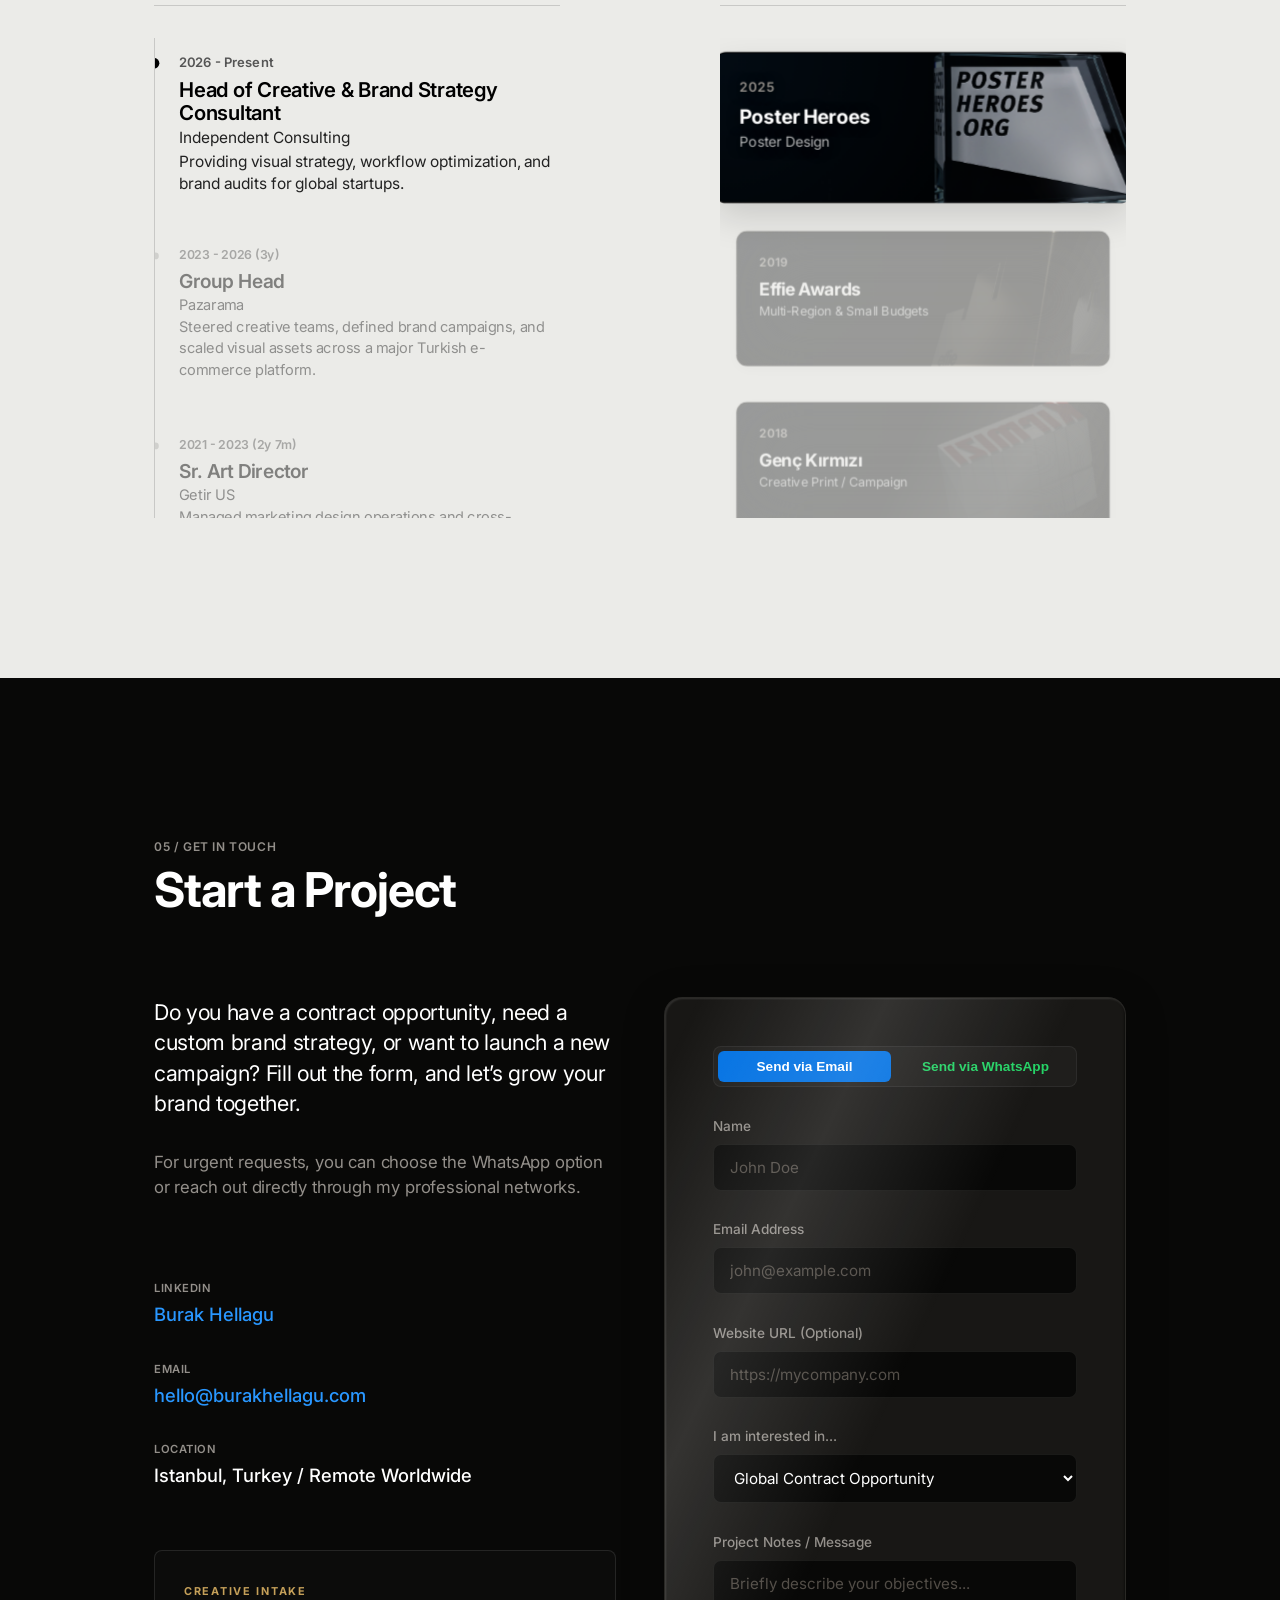
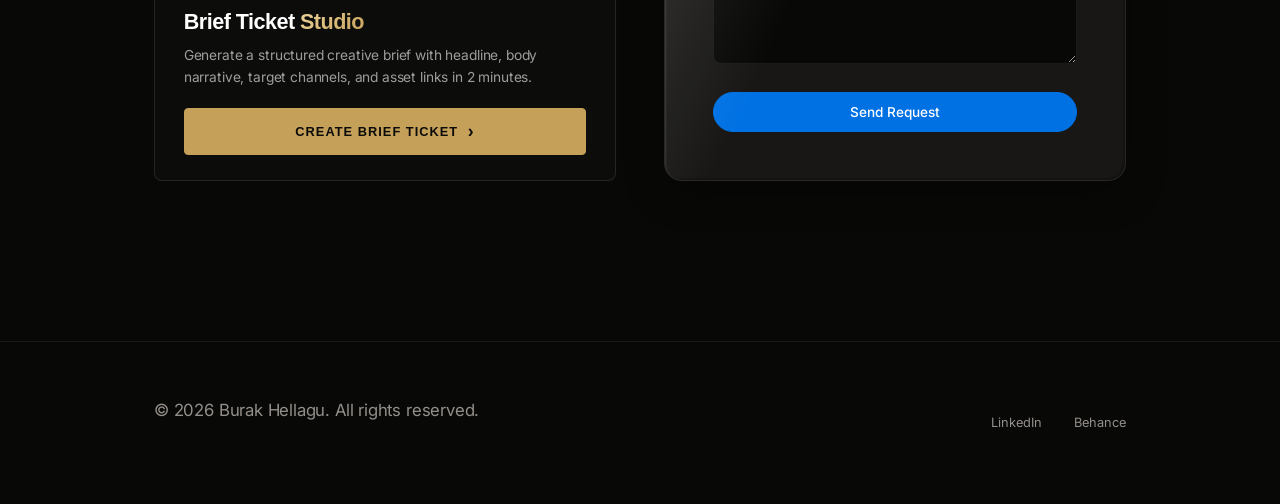
==== commit 9921b284: "Revert "Remove Let's Talk button, center header navigation links, and add minimal chromatic fluid mo" ====
--- a/index.html
+++ b/index.html
@@ -17,9 +17,6 @@
 
   <!-- Interactive Mouse Follow Glow -->
   <div class="mouse-glow" id="cursor-glow"></div>
-
-  <!-- Interactive Minimal Fluid Chromatic Mouse Trail (KIKK-inspired) -->
-  <canvas id="cursor-trail-canvas"></canvas>
 
   <!-- Floating Vertical Minimap Navigation -->
   <nav class="minimap-nav" aria-label="Section Navigation">
@@ -114,6 +111,10 @@
         </a></li>
         <li><a href="https://www.linkedin.com/in/burakhellagu/" target="_blank" rel="noopener noreferrer" class="nav-link" id="link-linkedin">LinkedIn</a></li>
       </ul>
+      <a href="#contact" class="btn btn-primary" id="header-cta-btn">
+        <span class="lang-en">Let's Talk</span>
+        <span class="lang-tr">İletişime Geç</span>
+      </a>
     </div>
   </header>
 
--- a/style_v21.css
+++ b/style_v21.css
@@ -198,10 +198,9 @@
 
 .nav-container {
   display: flex;
-  justify-content: center;
+  justify-content: space-between;
   align-items: center;
   height: 48px; /* Apple standard thin navigation bar */
-  width: 100%;
 }
 
 .logo {
@@ -218,11 +217,7 @@
 .nav-menu {
   display: flex;
   list-style: none;
-  gap: 2.2rem;
-  justify-content: center;
-  align-items: center;
-  margin: 0;
-  padding: 0;
+  gap: 2rem;
 }
 
 @media (max-width: 768px) {
@@ -2149,22 +2144,6 @@
     opacity: 0;
     border-color: rgba(41, 151, 255, 0);
   }
-/* Interactive Minimal Fluid Chromatic Mouse Trail Canvas (KIKK-inspired) */
-#cursor-trail-canvas {
-  position: fixed;
-  top: 0;
-  left: 0;
-  width: 100vw;
-  height: 100vh;
-  pointer-events: none;
-  z-index: 95;
-  mix-blend-mode: screen;
-}
-
-@media (pointer: coarse) {
-  #cursor-trail-canvas {
-    display: none !important;
-  }
 }
 
 /* Interactive Mouse Particle Trail styles */
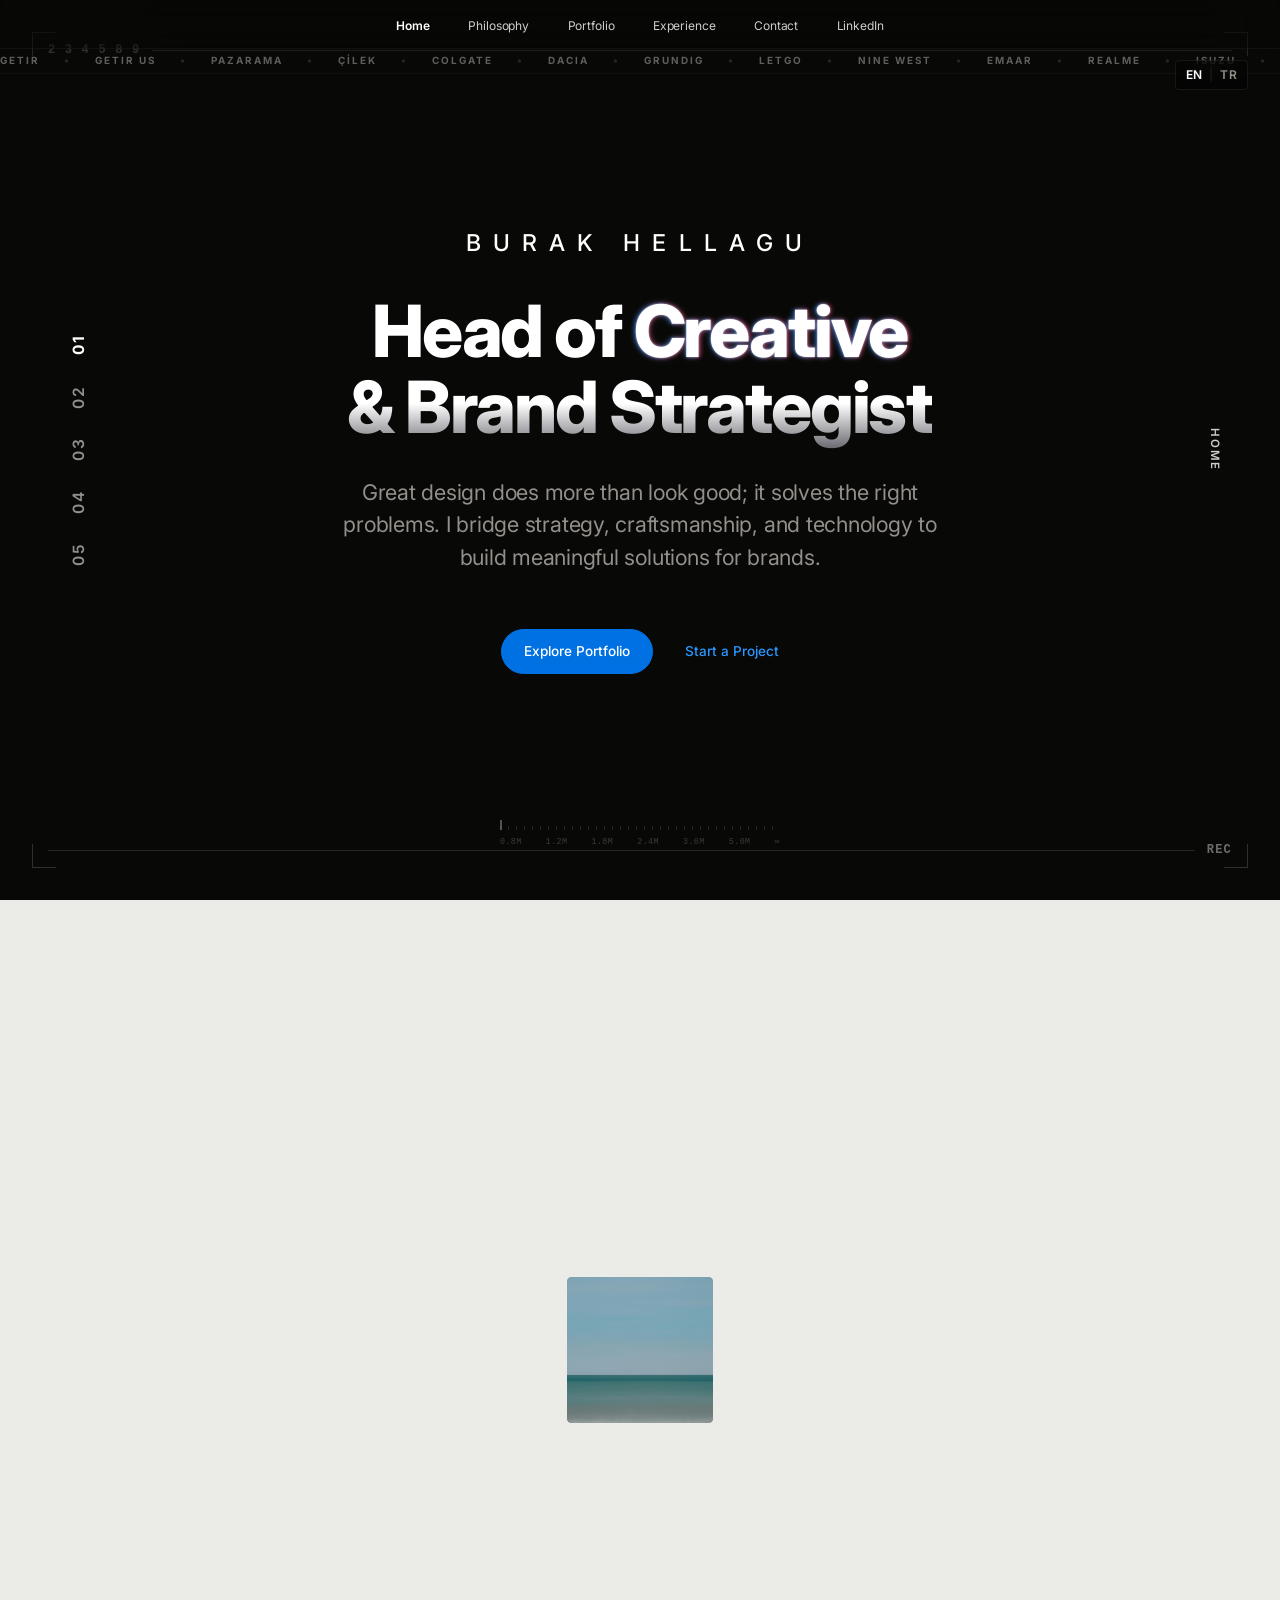
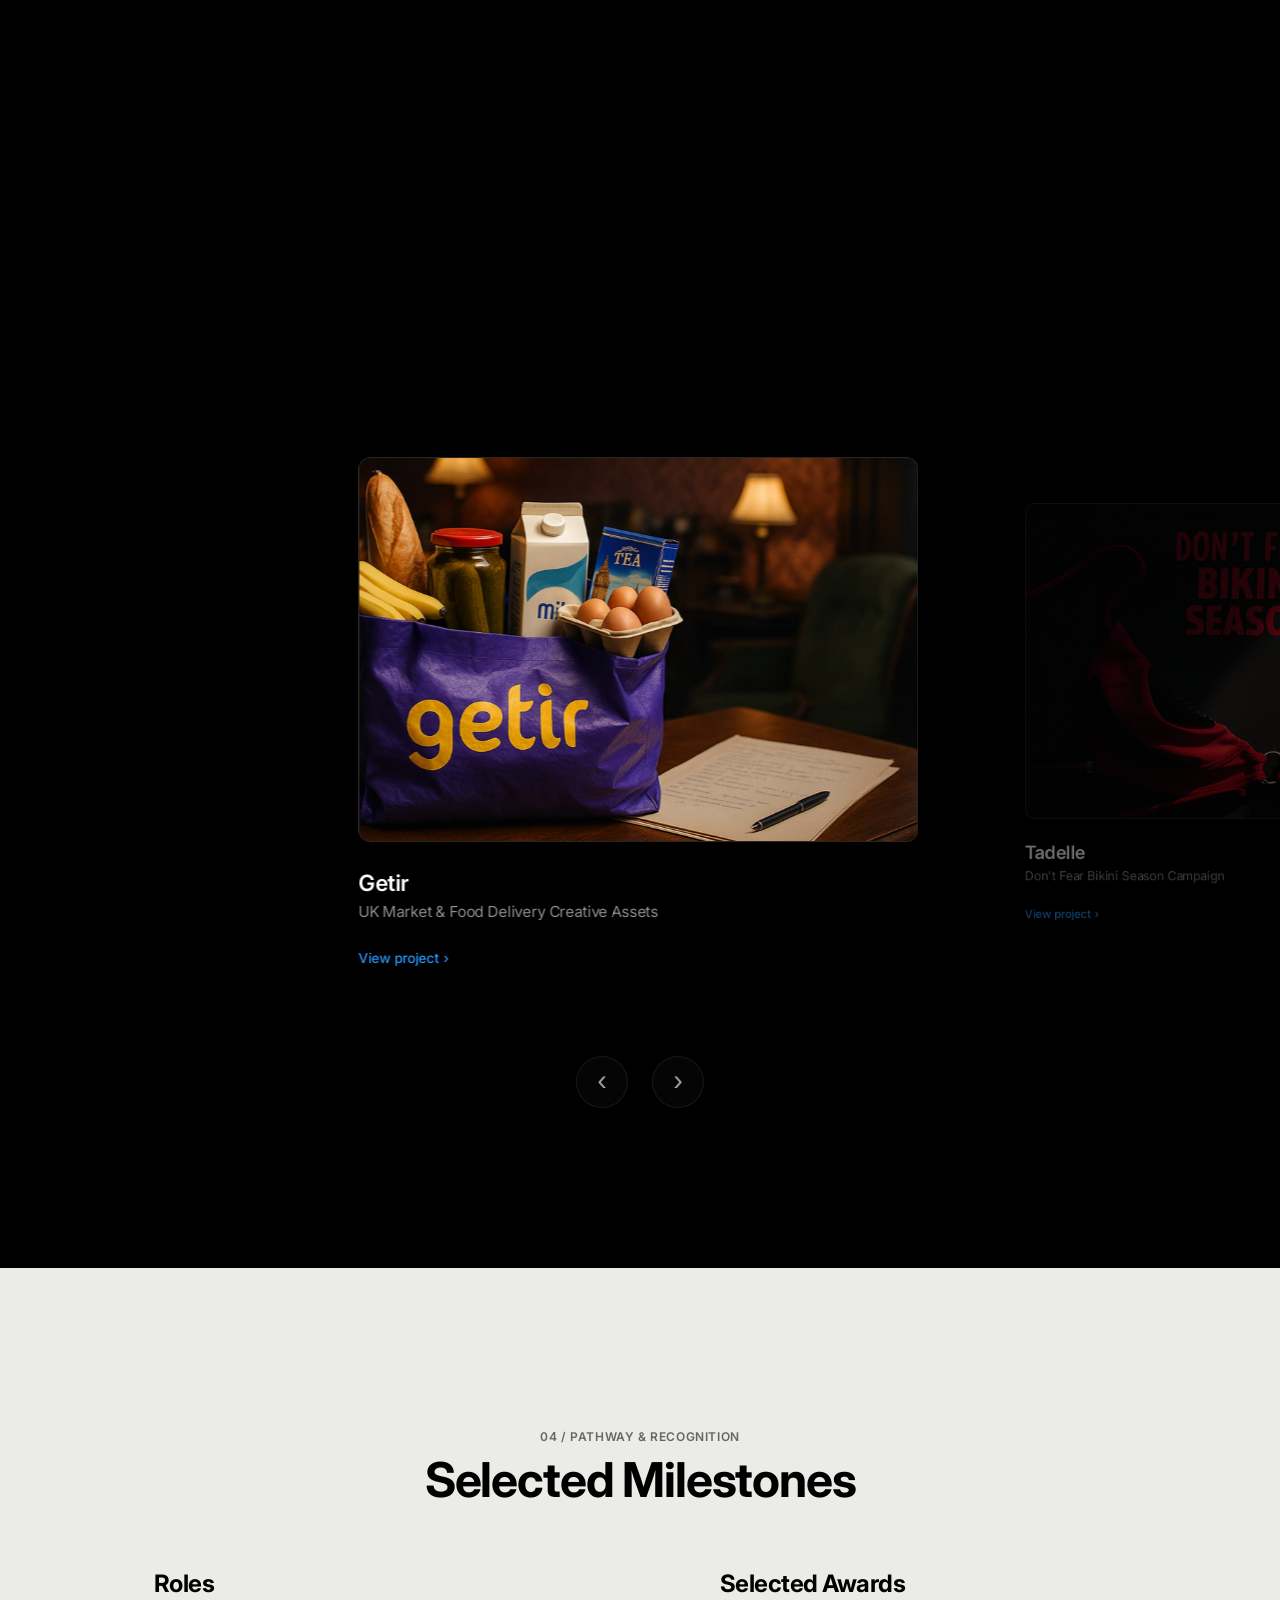
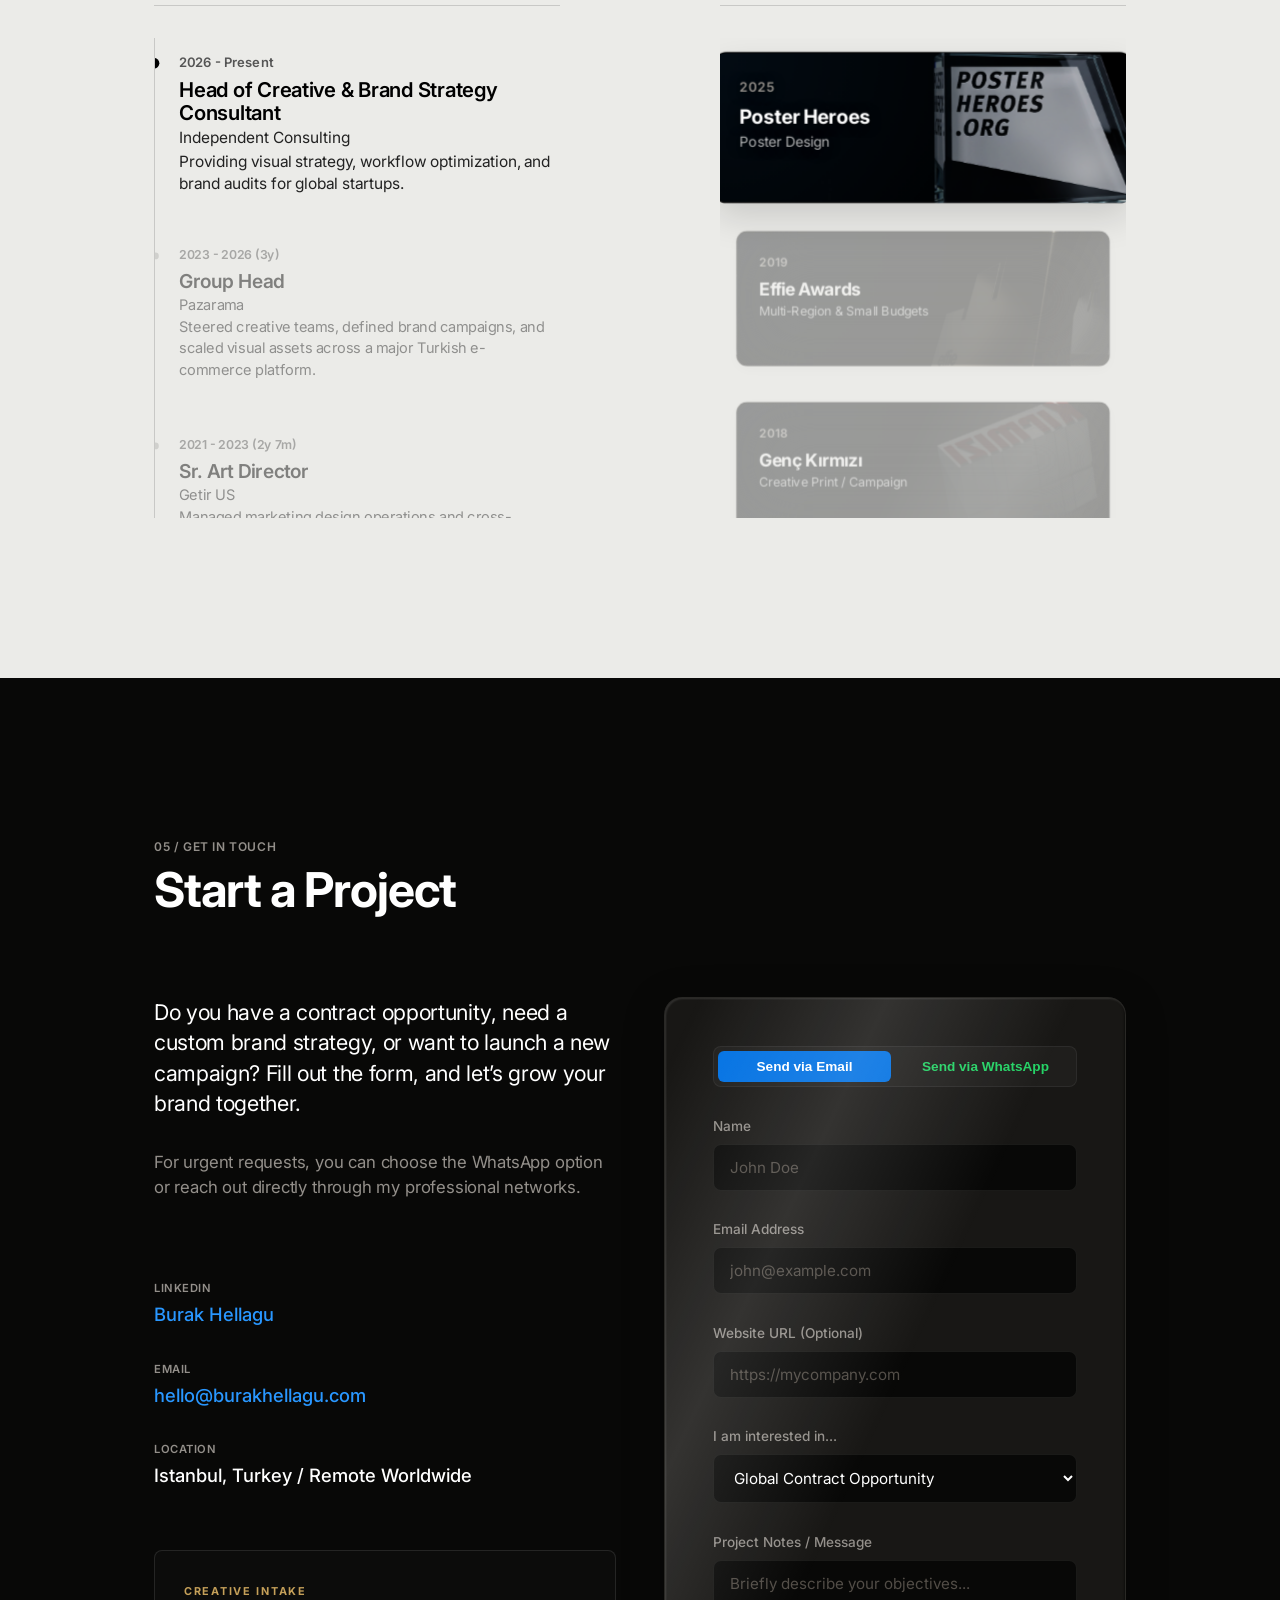
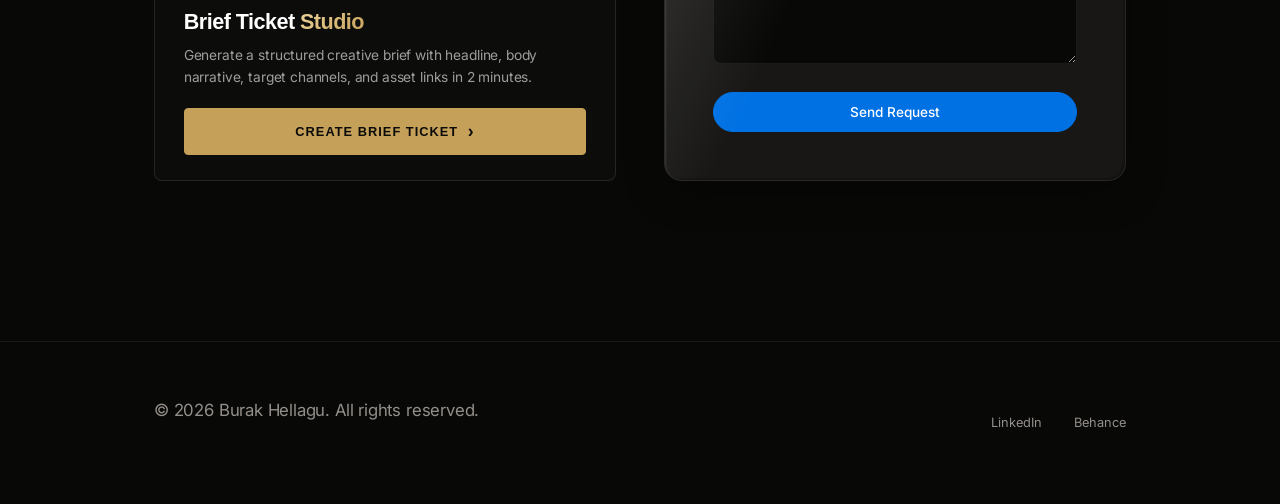
==== commit e744dc43: "Remove Let's Talk button from header and center navigation links" ====
--- a/index.html
+++ b/index.html
@@ -111,10 +111,6 @@
         </a></li>
         <li><a href="https://www.linkedin.com/in/burakhellagu/" target="_blank" rel="noopener noreferrer" class="nav-link" id="link-linkedin">LinkedIn</a></li>
       </ul>
-      <a href="#contact" class="btn btn-primary" id="header-cta-btn">
-        <span class="lang-en">Let's Talk</span>
-        <span class="lang-tr">İletişime Geç</span>
-      </a>
     </div>
   </header>
 
--- a/style_v21.css
+++ b/style_v21.css
@@ -198,9 +198,10 @@
 
 .nav-container {
   display: flex;
-  justify-content: space-between;
+  justify-content: center;
   align-items: center;
   height: 48px; /* Apple standard thin navigation bar */
+  width: 100%;
 }
 
 .logo {
@@ -217,7 +218,11 @@
 .nav-menu {
   display: flex;
   list-style: none;
-  gap: 2rem;
+  gap: 2.4rem;
+  justify-content: center;
+  align-items: center;
+  margin: 0;
+  padding: 0;
 }
 
 @media (max-width: 768px) {
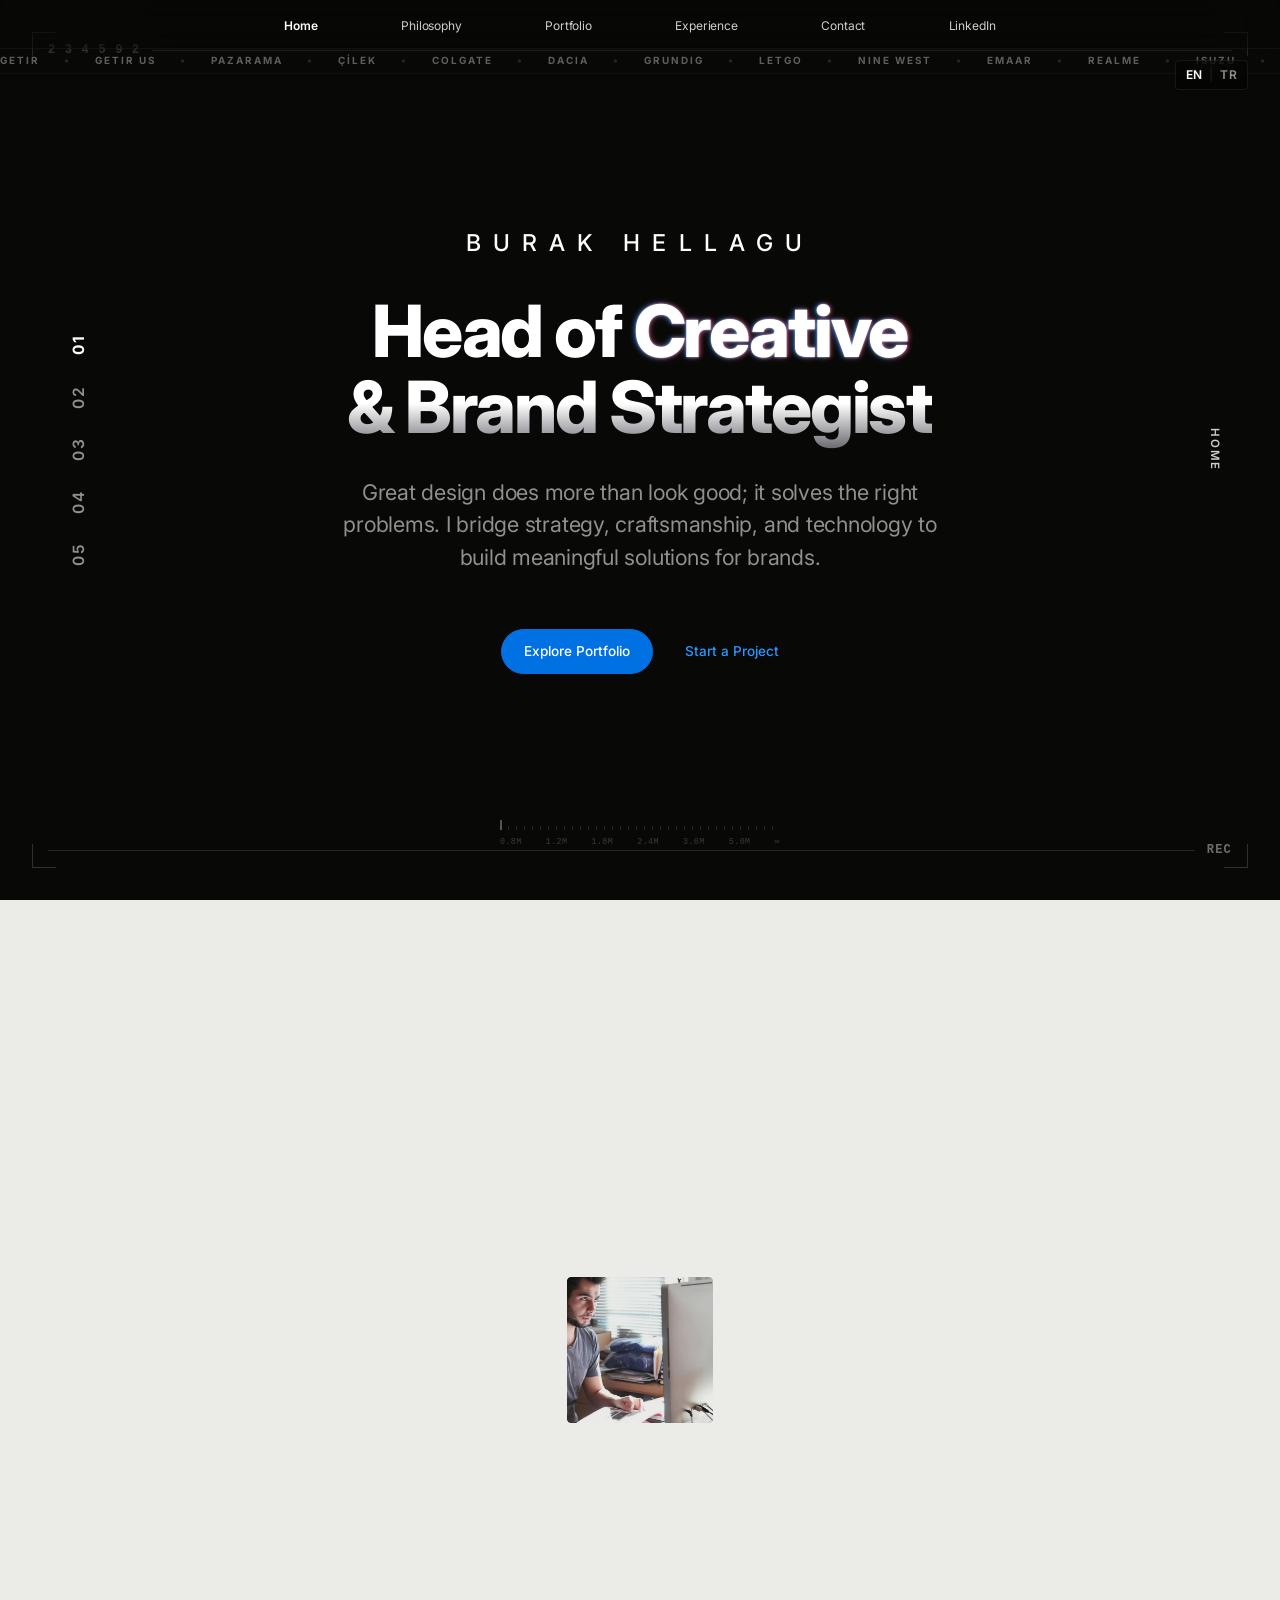
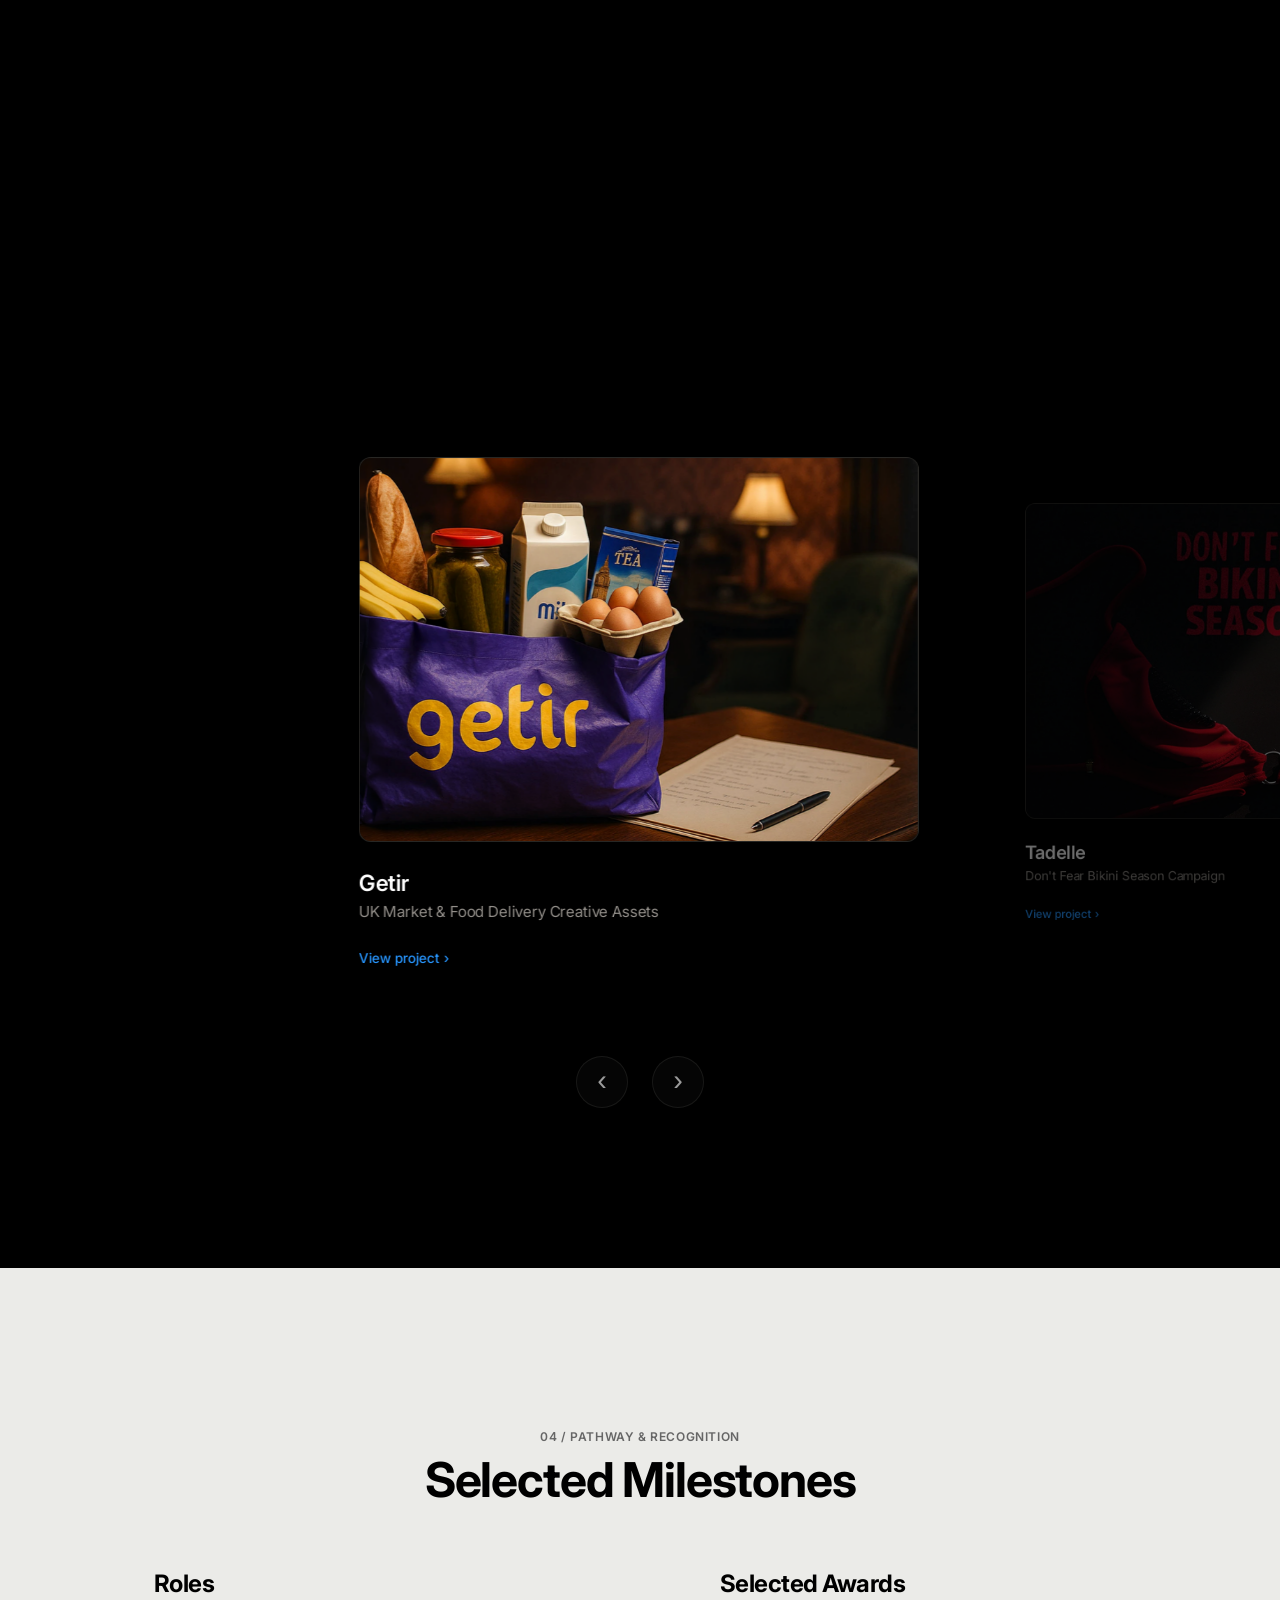
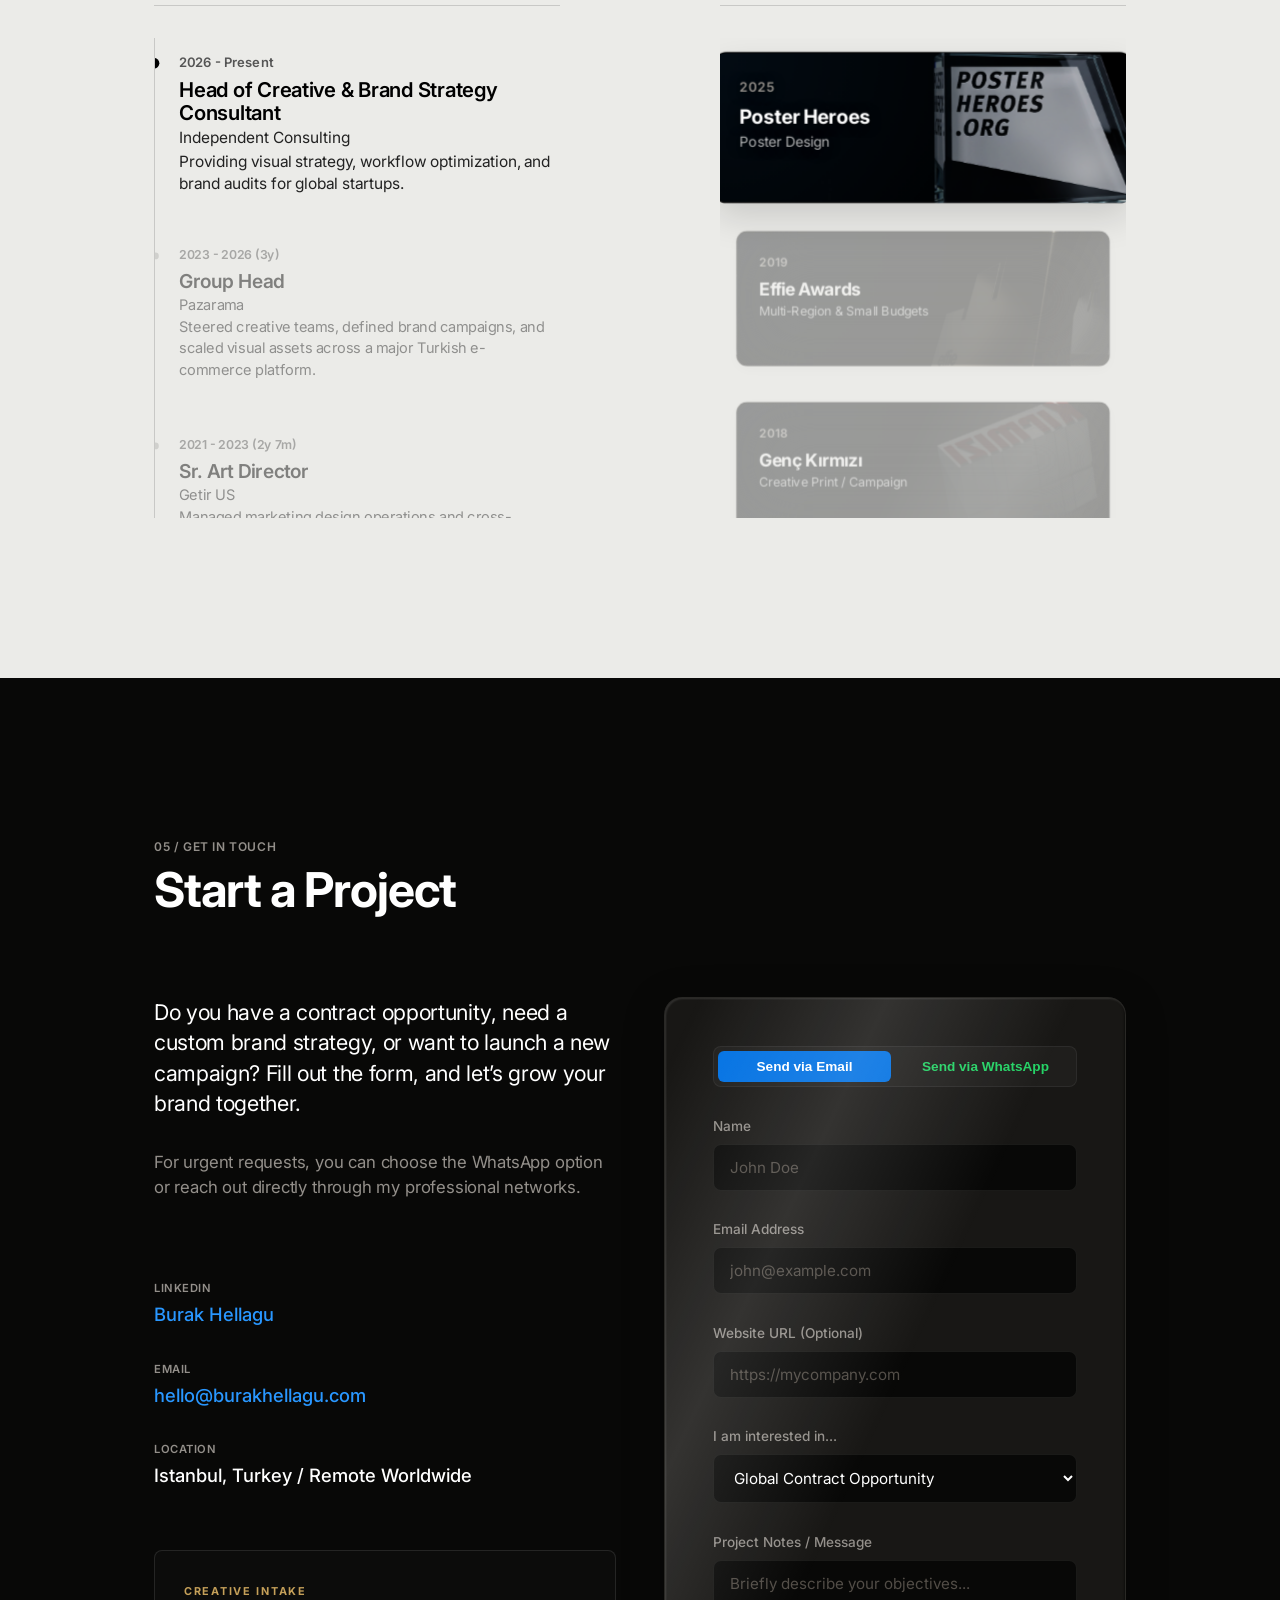
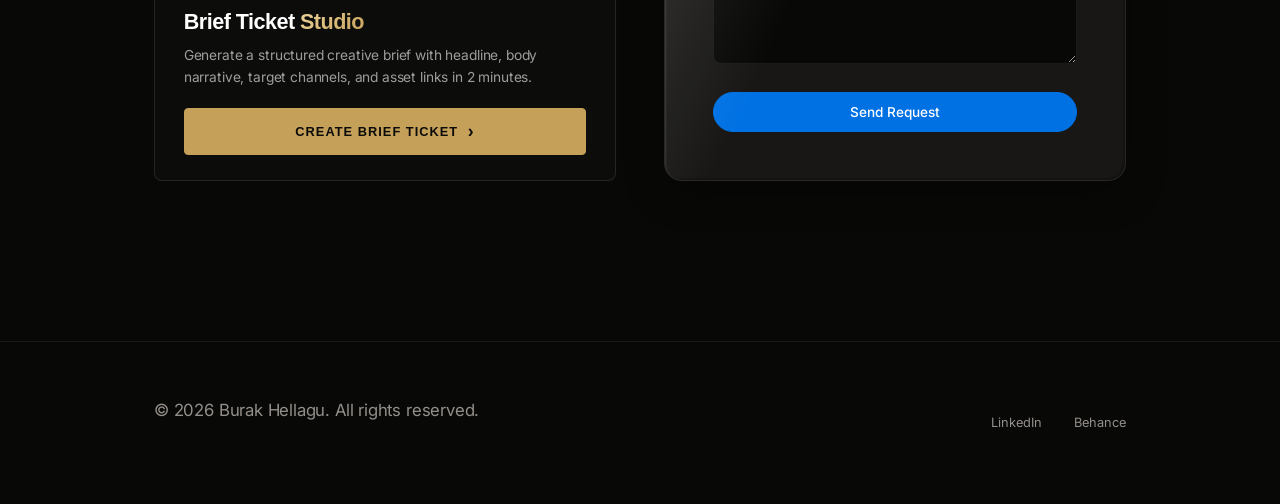
==== commit 4bb71bfd: "Widen header navigation menu gap to 5.2rem and bump stylesheet to style_v22.css" ====
--- a/index.html
+++ b/index.html
@@ -5,7 +5,7 @@
   <meta name="viewport" content="width=device-width, initial-scale=1.0">
   <meta name="description" content="Burak Hellagu | Award-winning Head of Creative & Brand Strategist. Specializing in high-impact art direction and premium consulting. Ex-Getir US & Pazarama.">
   <title>Burak Hellagu | Head of Creative & Brand Strategist</title>
-  <link rel="stylesheet" href="style_v21.css">
+  <link rel="stylesheet" href="style_v22.css">
 </head>
 <body>
 
--- a/style_v22.css
+++ b/style_v22.css
@@ -0,0 +1,5533 @@
+/* 
+========================================================================
+APPLE-STYLE MINIMALIST DESIGN SYSTEM - BURAK HELLAGU PORTFOLIO
+Aesthetic: Pure Black, Crisp Typography, Generous Whitespace, Micro-Links
+========================================================================
+*/
+
+@import url('https://fonts.googleapis.com/css2?family=Inter:wght@300;400;500;600;700;800&family=Italiana&family=Syne:wght@700;800&family=Playfair+Display:ital,wght@0,600;1,600&display=swap');
+
+:root {
+  /* Colors */
+  --bg-primary: #080807; /* Warm off-black from bymonolog.com */
+  --bg-secondary: #181715; /* Warm dark-charcoal from bymonolog.com */
+  --bg-card: #181715; /* Matching card background */
+  --border-color: rgba(232, 232, 227, 0.08); /* Warm white translucent border */
+  --border-hover: rgba(232, 232, 227, 0.2);
+  
+  --accent-blue: #2997ff;
+  --accent-blue-hover: #0066cc;
+  
+  --text-primary: #e8e8e3; /* Warm brand off-white text from bymonolog.com */
+  --text-secondary: #938f8a; /* Warm silver-grey from bymonolog.com */
+  --text-muted: #524d47; /* Warm charcoal muted text from bymonolog.com */
+  
+  --font-sans: 'Inter', -apple-system, BlinkMacSystemFont, sans-serif;
+  
+  --transition-smooth: all 0.4s cubic-bezier(0.25, 1, 0.5, 1);
+  --transition-fast: all 0.2s ease;
+}
+
+/* Global Reset & Base */
+*, *::before, *::after {
+  box-sizing: border-box;
+  margin: 0;
+  padding: 0;
+}
+
+html {
+  scroll-behavior: smooth;
+  font-size: 16px;
+  background-color: var(--bg-primary);
+}
+
+/* Responsive helper classes */
+.mobile-only {
+  display: none !important;
+}
+
+body {
+  background-color: var(--bg-primary);
+  color: var(--text-primary);
+  font-family: var(--font-sans);
+  line-height: 1.5;
+  overflow-x: hidden;
+  position: relative;
+  -webkit-font-smoothing: antialiased;
+}
+
+/* Container & Layout */
+.container {
+  width: 100%;
+  max-width: 1020px; /* Apple standard max-width is slightly tighter for focus */
+  margin: 0 auto;
+  padding: 0 1.5rem;
+}
+
+.section-padding {
+  padding: 10rem 0; /* More generous vertical space */
+}
+
+.section-bg {
+  background-color: var(--bg-secondary);
+  background-image: url("data:image/svg+xml,%3Csvg viewBox='0 0 200 200' xmlns='http://www.w3.org/2000/svg'%3E%3Cfilter id='noiseFilter'%3E%3CfeTurbulence type='fractalNoise' baseFrequency='0.85' numOctaves='3' stitchTiles='stitch'/%3E%3C/filter%3E%3Crect width='100%25' height='100%25' filter='url(%23noiseFilter)' opacity='0.02'/%3E%3C/svg%3E");
+}
+
+/* Grid Utilities */
+.grid-2 {
+  display: grid;
+  grid-template-columns: repeat(2, 1fr);
+  gap: 4rem;
+}
+
+.grid-3 {
+  display: grid;
+  grid-template-columns: repeat(3, 1fr);
+  gap: 2.5rem;
+}
+
+@media (max-width: 800px) {
+  .grid-2, .grid-3 {
+    grid-template-columns: 1fr;
+    gap: 3rem;
+  }
+  .section-padding {
+    padding: 6rem 0;
+  }
+}
+
+/* Typography */
+h1, h2, h3, h4 {
+  font-family: var(--font-sans);
+  font-weight: 700;
+  letter-spacing: -0.022em;
+  color: #ffffff;
+  line-height: 1.1;
+}
+
+p {
+  color: var(--text-secondary);
+  font-size: 1.05rem;
+  font-weight: 400;
+  margin-bottom: 1.5rem;
+  letter-spacing: -0.011em;
+}
+
+a {
+  color: inherit;
+  text-decoration: none;
+  transition: var(--transition-fast);
+}
+
+.gradient-text {
+  color: #ffffff; /* Removed gradient to keep it strictly Apple-minimalist */
+}
+
+/* Header & Navigation (Apple blurred style) */
+/* Running Text Ticker Banner - Positioned right under header and scrolls with page */
+.top-ticker-banner {
+  position: absolute;
+  top: 48px; /* Positioned directly under 48px header */
+  left: 0;
+  width: 100%;
+  height: 26px; /* Scaled down and minimal */
+  background: rgba(8, 8, 7, 0.25);
+  border-bottom: 1px solid rgba(255, 255, 255, 0.04);
+  overflow: hidden;
+  white-space: nowrap;
+  z-index: 10;
+  display: flex;
+  align-items: center;
+}
+
+.ticker-track {
+  display: flex;
+  width: max-content;
+  animation: ticker-animation 30s linear infinite;
+}
+
+.ticker-content {
+  display: flex;
+  align-items: center;
+  gap: 1.5rem;
+  padding-right: 1.5rem;
+}
+
+.ticker-content span {
+  font-family: var(--font-sans);
+  font-size: 0.62rem;
+  font-weight: 700;
+  letter-spacing: 0.2em;
+  color: rgba(255, 255, 255, 0.35);
+  text-transform: uppercase;
+}
+
+.ticker-content .ticker-dot {
+  color: rgba(255, 255, 255, 0.25);
+  font-size: 0.65rem;
+  opacity: 0.5;
+}
+
+@keyframes ticker-animation {
+  0% {
+    transform: translate3d(0, 0, 0);
+  }
+  100% {
+    transform: translate3d(-50%, 0, 0);
+  }
+}
+
+header {
+  position: fixed;
+  top: 0; /* Header stays fixed at the very top */
+  left: 0;
+  width: 100%;
+  z-index: 100;
+  backdrop-filter: saturate(180%) blur(24px);
+  -webkit-backdrop-filter: saturate(180%) blur(24px);
+  border-bottom: 1px solid rgba(255, 255, 255, 0.04);
+  background: rgba(8, 8, 7, 0.08); /* Fully transparent glass at page top */
+  transition: background 0.4s cubic-bezier(0.25, 1, 0.5, 1), 
+              border-color 0.4s ease;
+}
+
+header.scrolled {
+  background: rgba(8, 8, 7, 0.72); /* Dark glass for content contrast when scrolled */
+  border-bottom: 1px solid rgba(255, 255, 255, 0.12);
+}
+
+.nav-container {
+  display: flex;
+  justify-content: center;
+  align-items: center;
+  height: 48px; /* Apple standard thin navigation bar */
+  width: 100%;
+}
+
+.logo {
+  font-size: 0.95rem;
+  font-weight: 600;
+  letter-spacing: -0.02em;
+  color: rgba(255, 255, 255, 0.8);
+}
+
+.logo:hover {
+  color: #ffffff;
+}
+
+.nav-menu {
+  display: flex;
+  list-style: none;
+  gap: 5.2rem;
+  justify-content: center;
+  align-items: center;
+  margin: 0;
+  padding: 0;
+}
+
+@media (max-width: 1024px) {
+  .nav-menu {
+    gap: 3.2rem;
+  }
+}
+
+@media (max-width: 768px) {
+  #header-cta-btn {
+    display: none;
+  }
+  .nav-menu {
+    display: flex;
+    gap: 0.85rem;
+    justify-content: center;
+    width: 100%;
+    padding: 0;
+  }
+  .nav-link {
+    font-size: 0.68rem !important;
+    letter-spacing: 0.02em;
+    padding: 0.25rem 0.1rem !important;
+    color: rgba(255, 255, 255, 0.45) !important;
+    position: relative !important;
+    display: inline-block !important;
+  }
+  .nav-link::after {
+    content: '';
+    position: absolute;
+    bottom: -1px;
+    left: 0;
+    width: 100%;
+    height: 1px !important; /* İnce 1px çizgi */
+    background-color: #ffffff;
+    border-radius: 1px;
+    transform: scaleX(0);
+    transform-origin: center;
+    transition: transform 0.25s cubic-bezier(0.25, 1, 0.5, 1), opacity 0.25s ease;
+    opacity: 0;
+  }
+  .nav-link.active {
+    color: #ffffff !important;
+    font-weight: 700 !important;
+  }
+  .nav-link.active::after {
+    transform: scaleX(1) !important;
+    opacity: 1 !important;
+  }
+}
+
+.nav-link {
+  font-size: 0.75rem;
+  font-weight: 400;
+  letter-spacing: -0.01em;
+  color: rgba(255, 255, 255, 0.8);
+  padding: 0.5rem 0;
+}
+
+.nav-link:hover {
+  color: #ffffff;
+}
+
+.nav-link.active {
+  color: #ffffff;
+  font-weight: 600;
+}
+
+/* Glassmorphic Premium Cards with dynamic reflection */
+.glass-card {
+  position: relative;
+  background: linear-gradient(135deg, rgba(255, 255, 255, 0.05) 0%, rgba(255, 255, 255, 0.01) 100%), rgba(24, 23, 21, 0.4);
+  background-image: url("data:image/svg+xml,%3Csvg viewBox='0 0 200 200' xmlns='http://www.w3.org/2000/svg'%3E%3Cfilter id='noiseFilter'%3E%3CfeTurbulence type='fractalNoise' baseFrequency='0.85' numOctaves='3' stitchTiles='stitch'/%3E%3C/filter%3E%3Crect width='100%25' height='100%25' filter='url(%23noiseFilter)' opacity='0.025'/%3E%3C/svg%3E");
+  border: 1px solid var(--border-color);
+  border-radius: 18px; /* iOS standard rounded corners */
+  padding: 3rem;
+  backdrop-filter: blur(35px);
+  -webkit-backdrop-filter: blur(35px);
+  /* Inset shadows create premium glass edge highlights and refractions */
+  box-shadow: 
+    inset 1px 1px 2px 0px rgba(255, 255, 255, 0.12), 
+    inset -1px -1px 2px 0px rgba(0, 0, 0, 0.4), 
+    0 10px 40px 0 rgba(0, 0, 0, 0.3);
+  transition: transform 0.5s cubic-bezier(0.25, 1, 0.5, 1), 
+              border-color 0.4s ease, 
+              box-shadow 0.4s ease;
+  overflow: hidden;
+  transform-style: preserve-3d;
+}
+
+.glass-card:hover {
+  border-color: rgba(255, 255, 255, 0.2);
+  box-shadow: 
+    inset 1.5px 1.5px 2px 0px rgba(255, 255, 255, 0.2), 
+    inset -1.5px -1.5px 2px 0px rgba(0, 0, 0, 0.5), 
+    0 20px 50px 0 rgba(0, 0, 0, 0.45);
+}
+
+/* Mouse hover radial glow */
+.glass-card::before {
+  content: '';
+  position: absolute;
+  top: 0;
+  left: 0;
+  width: 100%;
+  height: 100%;
+  background: radial-gradient(800px circle at var(--mouse-x, 0px) var(--mouse-y, 0px), rgba(255, 255, 255, 0.06), transparent 40%);
+  z-index: 3;
+  pointer-events: none;
+  opacity: 0;
+  transition: opacity 0.5s ease;
+}
+
+.glass-card:hover::before {
+  opacity: 1;
+}
+
+/* Scroll-based diagonal reflection shine overlay */
+.glass-card::after, .award-card::after {
+  content: '';
+  position: absolute;
+  top: 0;
+  left: 0;
+  width: 100%;
+  height: 100%;
+  background: linear-gradient(
+    115deg,
+    transparent 35%,
+    rgba(255, 255, 255, 0.12) 50%,
+    transparent 65%
+  );
+  background-size: 200% 100%;
+  background-position: calc(-50% + var(--scroll-shine, 0%)) 0;
+  pointer-events: none;
+  z-index: 4;
+  transition: background-position 0.15s ease-out;
+}
+
+/* Custom Scrollbar */
+::-webkit-scrollbar { width: 6px; }
+::-webkit-scrollbar-track { background: var(--bg-primary); }
+::-webkit-scrollbar-thumb { background: rgba(255, 255, 255, 0.15); border-radius: 3px; }
+::-webkit-scrollbar-thumb:hover { background: rgba(255, 255, 255, 0.3); }
+
+/* Buttons (Apple Pill Style) */
+.btn {
+  display: inline-flex;
+  align-items: center;
+  justify-content: center;
+  padding: 0.7rem 1.4rem;
+  border-radius: 980px; /* Pill shape */
+  font-family: var(--font-sans);
+  font-size: 0.85rem;
+  font-weight: 500;
+  cursor: pointer;
+  transition: var(--transition-fast);
+  gap: 0.4rem;
+}
+
+.btn-primary {
+  background: #0071e3; /* Apple primary blue */
+  color: #ffffff;
+  border: 1px solid #0071e3;
+}
+
+.btn-primary:hover {
+  background: #0077ed;
+  border-color: #0077ed;
+}
+
+/* Contact Method Tabs */
+.contact-method-tabs {
+  display: flex;
+  gap: 0.5rem;
+  margin-bottom: 1.5rem;
+  background: rgba(255, 255, 255, 0.03);
+  padding: 4px;
+  border-radius: 8px;
+  border: 1px solid rgba(255, 255, 255, 0.06);
+}
+
+.contact-method-tabs .tab-btn {
+  flex: 1;
+  background: transparent;
+  border: none;
+  padding: 0.5rem;
+  border-radius: 6px;
+  font-size: 0.85rem;
+  font-weight: 600;
+  cursor: pointer;
+  transition: all 0.3s ease;
+  outline: none;
+}
+
+/* Email Tab Default (Inactive - blue text) */
+.contact-method-tabs .tab-btn[data-method="email"] {
+  color: #0071e3;
+}
+
+/* Email Tab Active (Solid blue background, white text) */
+.contact-method-tabs .tab-btn[data-method="email"].active {
+  background: #0071e3;
+  color: #ffffff;
+}
+
+/* WhatsApp Tab Default (Inactive - green text) */
+.contact-method-tabs .tab-btn[data-method="whatsapp"] {
+  color: #25D366;
+}
+
+/* WhatsApp Tab Active (Solid green background, white text) */
+.contact-method-tabs .tab-btn[data-method="whatsapp"].active {
+  background: #25D366;
+  color: #ffffff;
+}
+
+.whatsapp-style {
+  background: #25D366 !important;
+  border-color: #25D366 !important;
+  color: #ffffff !important;
+}
+
+.whatsapp-style:hover {
+  background: #20ba5a !important;
+  border-color: #20ba5a !important;
+}
+
+#header-cta-btn {
+  padding: 0.4rem 1rem;
+  font-size: 0.75rem;
+}
+
+.btn-secondary {
+  background: transparent;
+  color: var(--accent-blue);
+  border: none;
+  padding: 0.7rem 0; /* Just a clean text link style */
+}
+
+.btn-secondary:hover {
+  text-decoration: underline;
+}
+
+.btn-full-width {
+  width: 100%;
+}
+
+/* Reveal transition adjustments */
+.reveal {
+  opacity: 0;
+  transform: translateY(15px);
+  transition: opacity 1s cubic-bezier(0.25, 1, 0.5, 1), transform 1s cubic-bezier(0.25, 1, 0.5, 1);
+}
+
+.reveal.active {
+  opacity: 1;
+  transform: translateY(0);
+}
+
+section,
+.section-padding,
+.storyboard-section,
+#hero,
+#about,
+#portfolio,
+#experience,
+#contact {
+  scroll-margin-top: 64px;
+}
+
+@media (max-width: 768px) {
+  section,
+  .section-padding,
+  .storyboard-section,
+  #hero,
+  #about,
+  #portfolio,
+  #experience,
+  #contact {
+    scroll-margin-top: 56px;
+  }
+}
+
+/* --------------------------------------------------
+   SECTIONS
+   -------------------------------------------------- */
+
+/* Hero Section */
+.hero-section {
+  position: sticky;
+  top: 0;
+  height: 100vh;
+  min-height: 100vh;
+  width: 100%;
+  display: flex;
+  align-items: center;
+  justify-content: center;
+  overflow: hidden;
+  padding: 0;
+  z-index: 1;
+}
+
+/* Stacking layers: All sections after the hero will stack over it on scroll */
+#about, 
+#portfolio, 
+#experience, 
+#contact, 
+footer {
+  position: relative;
+  z-index: 5;
+  background-color: var(--bg-primary); /* Base opaque color to block sticky hero */
+}
+
+.hero-container {
+  position: relative;
+  z-index: 2; /* Sits on top of the fullscreen background video */
+  display: flex;
+  flex-direction: column;
+  align-items: center;
+  text-align: center;
+  margin: 0 auto;
+}
+
+.hero-badge {
+  font-size: 1.45rem;
+  font-weight: 500;
+  /* Driven by scroll: letter-spacing contracts from 0.52em down to 0.02em */
+  letter-spacing: calc(0.52em - var(--scroll-progress, 0) * 0.5em); 
+  text-transform: uppercase;
+  color: #ffffff;
+  margin-bottom: 2rem;
+  display: inline-block;
+  opacity: 0;
+  animation: heroNameExpand 2.6s cubic-bezier(0.16, 1, 0.3, 1) 0.1s forwards;
+  will-change: letter-spacing;
+  transition: letter-spacing 0.2s cubic-bezier(0.16, 1, 0.3, 1);
+}
+
+.pulse-dot {
+  width: 5px;
+  height: 5px;
+  background-color: var(--accent-blue);
+  border-radius: 50%;
+  display: inline-block;
+  box-shadow: 0 0 6px var(--accent-blue);
+  animation: pulse 1.8s infinite;
+}
+
+@keyframes pulse {
+  0% { transform: scale(0.9); opacity: 1; }
+  50% { transform: scale(1.3); opacity: 0.5; }
+  100% { transform: scale(0.9); opacity: 1; }
+}
+
+.hero-title {
+  font-size: 4.5rem;
+  font-weight: 800;
+  letter-spacing: -0.03em;
+  line-height: 1.05;
+  margin-bottom: 2rem;
+  max-width: 850px;
+  opacity: 0;
+  animation: heroTitleZoom 2.6s cubic-bezier(0.16, 1, 0.3, 1) 0.25s forwards;
+}
+
+.metallic-text {
+  background: linear-gradient(to bottom, #ffffff 40%, #55555d 100%);
+  -webkit-background-clip: text;
+  -webkit-text-fill-color: transparent;
+  display: inline-block;
+  padding-bottom: 0.15em; /* Fixes descender clipping for 'g' */
+  margin-bottom: -0.15em;
+}
+
+.glow-text {
+  color: #ffffff;
+  position: relative;
+  display: inline-block;
+  text-shadow:
+    0 0 2px rgba(255, 255, 255, 0.7),
+    -1.5px 0 4px rgba(0, 114, 227, 0.6),
+    1.5px 0 4px rgba(255, 45, 85, 0.6),
+    0 0 8px rgba(255, 255, 255, 0.2);
+  animation: glowPulse 2.5s infinite alternate ease-in-out;
+}
+
+@keyframes glowPulse {
+  0% {
+    text-shadow:
+      0 0 2px rgba(255, 255, 255, 0.7),
+      -1.5px 0 4px rgba(0, 114, 227, 0.6),
+      1.5px 0 4px rgba(255, 45, 85, 0.6),
+      0 0 8px rgba(255, 255, 255, 0.2);
+  }
+  100% {
+    text-shadow:
+      0 0 12px rgba(255, 255, 255, 1),
+      -5px 0 20px rgba(0, 114, 227, 1),
+      5px 0 20px rgba(255, 45, 85, 1),
+      0 0 35px rgba(255, 255, 255, 0.8),
+      0 0 75px rgba(0, 114, 227, 0.6);
+  }
+}
+
+@media (max-width: 768px) {
+  .hero-title {
+    font-size: 3.2rem;
+  }
+}
+
+.hero-subtitle {
+  font-size: 1.35rem;
+  color: var(--text-secondary);
+  max-width: 600px;
+  margin-bottom: 3.5rem;
+}
+
+/* Scroll Translation Containers for Hero Overlays (Dramatic Separation) */
+.scroll-hero-top {
+  position: relative;
+  z-index: 10; /* Ensures text overlays on top of the video */
+  display: flex;
+  flex-direction: column;
+  align-items: center;
+  width: 100%;
+  --title-translate-target: -240px; /* Drifts upwards on scroll */
+  transform: translateY(calc(var(--title-translate-target) * var(--scroll-progress, 0)));
+  opacity: calc(1 - var(--scroll-progress, 0) * 2.2); /* Fades out quicker */
+  will-change: transform, opacity;
+  /* Silky smooth transition matching the scroll speed */
+  transition: transform 0.2s cubic-bezier(0.16, 1, 0.3, 1), opacity 0.2s ease-out;
+}
+
+.scroll-hero-bottom {
+  position: relative;
+  z-index: 10; /* Ensures text overlays on top of the video */
+  display: flex;
+  flex-direction: column;
+  align-items: center;
+  width: 100%;
+  --subtitle-translate-target: 240px; /* Drifts downwards on scroll */
+  transform: translateY(calc(var(--subtitle-translate-target) * var(--scroll-progress, 0)));
+  opacity: calc(1 - var(--scroll-progress, 0) * 2.2); /* Fades out quicker */
+  will-change: transform, opacity;
+  transition: transform 0.2s cubic-bezier(0.16, 1, 0.3, 1), opacity 0.2s ease-out;
+}
+
+/* Minimalist Scroll Reveal Middle Text (Unified EN & TR styles) */
+.scroll-hero-middle-text {
+  position: absolute;
+  top: 50%;
+  left: 50%;
+  transform: translate(-50%, -50%) scale(0.95);
+  font-family: 'Montserrat', sans-serif;
+  font-size: 1.45rem;
+  font-weight: 300;
+  letter-spacing: 0.32em;
+  color: rgba(255, 255, 255, 0.7);
+  opacity: 0;
+  pointer-events: none;
+  z-index: 12;
+  transition: opacity 0.2s ease-out, transform 0.2s cubic-bezier(0.16, 1, 0.3, 1);
+  will-change: transform, opacity;
+  text-align: center;
+}
+
+@media (max-width: 768px) {
+  .scroll-hero-top {
+    --title-translate-target: -140px;
+  }
+  .scroll-hero-bottom {
+    --subtitle-translate-target: 140px;
+  }
+  .scroll-hero-middle-text {
+    font-size: 1.2rem;
+  }
+  .hero-badge {
+    font-size: 1.05rem !important;
+    letter-spacing: calc(0.3em - var(--scroll-progress, 0) * 0.28em) !important;
+  }
+}
+
+/* Fullscreen Background Video Container */
+.hero-fullscreen-video-container {
+  position: absolute;
+  top: 0;
+  left: 0;
+  width: 100%;
+  height: 100%;
+  z-index: 1; /* Pinned behind content, but on top of base section background */
+  overflow: hidden;
+}
+
+.fullscreen-video {
+  width: 100%;
+  height: 100%;
+  object-fit: cover;
+  /* Grayscale filter to turn the blue swirling light into an elegant, high-contrast silver-grey/charcoal design loop */
+  filter: grayscale(1) brightness(0.22) contrast(1.22) saturate(0);
+  display: block;
+}
+
+/* Fullscreen Viewfinder corners - Muted warm gray color */
+.hero-fullscreen-video-container .viewfinder-corner {
+  position: absolute;
+  width: 24px; /* Slightly larger corners for the fullscreen frame */
+  height: 24px;
+  border: 1px solid rgba(147, 143, 138, 0.3); /* Muted gray corners */
+  z-index: 3;
+  pointer-events: none;
+}
+
+.hero-fullscreen-video-container .viewfinder-corner.top-left {
+  top: 32px;
+  left: 32px;
+  border-right: none;
+  border-bottom: none;
+}
+
+.hero-fullscreen-video-container .viewfinder-corner.top-right {
+  top: 32px;
+  right: 32px;
+  border-left: none;
+  border-bottom: none;
+}
+
+.hero-fullscreen-video-container .viewfinder-corner.bottom-left {
+  bottom: 32px;
+  left: 32px;
+  border-right: none;
+  border-top: none;
+}
+
+.hero-fullscreen-video-container .viewfinder-corner.bottom-right {
+  bottom: 32px;
+  right: 32px;
+  border-left: none;
+  border-top: none;
+}
+
+/* Fullscreen Viewfinder outer lines - Muted warm gray color */
+.hero-fullscreen-video-container .viewfinder-outer-line {
+  position: absolute;
+  height: 20px;
+  display: flex;
+  align-items: center;
+  z-index: 3;
+  pointer-events: none;
+  font-family: 'Suisse Mono', 'Courier New', monospace;
+  font-size: 0.75rem;
+  font-weight: 600;
+  letter-spacing: 0.1em;
+  color: rgba(147, 143, 138, 0.5); /* Muted gray text color */
+}
+
+.hero-fullscreen-video-container .viewfinder-outer-line.top-line {
+  top: 40px;
+  left: 48px;
+  width: calc(100% - 96px); /* Fitted precisely inside the brackets */
+  gap: 12px;
+}
+
+.hero-fullscreen-video-container .viewfinder-outer-line.bottom-line {
+  bottom: 40px;
+  left: 48px;
+  width: calc(100% - 96px);
+  gap: 12px;
+}
+
+.hero-fullscreen-video-container .outer-line-numbers {
+  flex-shrink: 0;
+  display: inline-block;
+  opacity: 0.8;
+}
+
+.hero-fullscreen-video-container .outer-line-label {
+  flex-shrink: 0;
+  display: inline-block;
+  font-weight: 700;
+  color: rgba(147, 143, 138, 0.75); /* Muted gray REC text */
+  animation: blinkREC 1.5s step-end infinite; /* Realistic blinking animation */
+}
+
+@keyframes blinkREC {
+  0%, 100% { opacity: 0.15; }
+  50% { opacity: 0.85; }
+}
+
+.hero-fullscreen-video-container .outer-line-stretch {
+  flex-grow: 1;
+  height: 1px;
+  background-color: rgba(147, 143, 138, 0.22); /* Muted gray line */
+}
+
+/* Fullscreen Viewfinder tick ruler centered at the bottom - Animated & Muted Gray */
+.hero-fullscreen-video-container .viewfinder-ruler {
+  position: absolute;
+  left: 50%;
+  transform: translateX(-50%);
+  bottom: 70px; /* Shifted up to make room for ticks labels */
+  width: 280px;
+  height: 4px;
+  background-image: linear-gradient(90deg, rgba(147, 143, 138, 0.25) 1px, transparent 1px);
+  background-size: 8px 100%;
+  opacity: 0.85;
+  z-index: 3;
+  pointer-events: none;
+  animation: slideRulerTicks 10s linear infinite;
+}
+
+/* Sliding needle cursor that drifts back and forth */
+.hero-fullscreen-video-container .ruler-needle {
+  position: absolute;
+  top: -6px;
+  width: 2px;
+  height: 10px;
+  background-color: rgba(147, 143, 138, 0.65);
+  animation: sweepNeedle 8s ease-in-out infinite alternate;
+}
+
+/* Stationary gray benchmarks below the ruler ticks */
+.hero-fullscreen-video-container .ruler-ticks-labels {
+  position: absolute;
+  top: 10px;
+  left: 0;
+  width: 100%;
+  display: flex;
+  justify-content: space-between;
+  font-family: 'Suisse Mono', 'Courier New', monospace;
+  font-size: 0.52rem;
+  color: rgba(147, 143, 138, 0.45);
+  letter-spacing: 0.05em;
+  text-transform: uppercase;
+}
+
+@keyframes slideRulerTicks {
+  0% { background-position-x: 0px; }
+  100% { background-position-x: 80px; } /* Slides background tick patterns horizontally */
+}
+
+@keyframes sweepNeedle {
+  0% { left: 10%; }
+  100% { left: 90%; } /* Sweeps rangefinder focus cursor needle left/right */
+}
+
+.hero-video-side-frame.left-side:hover {
+  transform: perspective(800px) rotateY(4deg) scale(0.98) translate3d(0, 0, 0);
+}
+
+.hero-video-side-frame.right-side:hover {
+  transform: perspective(800px) rotateY(-4deg) scale(0.98) translate3d(0, 0, 0);
+}
+
+/* Analog Camera Viewfinder Overlay Graphics */
+/* Fullscreen Viewfinder Styles and Calibration Lines are handled in the hero-fullscreen-video-container namespace above. */
+
+.hero-actions {
+  display: flex;
+  gap: 2rem;
+  align-items: center;
+  justify-content: center; /* Centering the buttons */
+  width: 100%;
+}
+
+@media (max-width: 480px) {
+  .hero-actions {
+    flex-direction: column;
+    width: 100%;
+    gap: 1rem;
+  }
+}
+
+/* Section Header */
+.section-header {
+  margin-bottom: 5rem;
+  text-align: left;
+}
+
+.section-number {
+  font-size: 0.75rem;
+  font-weight: 600;
+  letter-spacing: 0.05em;
+  color: var(--text-secondary);
+  display: block;
+  margin-bottom: 0.5rem;
+}
+
+.section-title {
+  font-size: 3rem;
+  font-weight: 700;
+  letter-spacing: -0.025em;
+}
+
+@media (max-width: 768px) {
+  .section-title {
+    font-size: 2.2rem;
+  }
+}
+
+/* Philosophy Section (Interactive Storyboard Concept) */
+#about.storyboard-section {
+  position: relative;
+  height: 250vh; /* Smooth scroll range for pinning */
+  background-color: #ebebe8; /* Updated background color */
+  color: #000000;
+  width: 100%;
+}
+
+.storyboard-scroll-container {
+  position: relative;
+  width: 100%;
+  height: 100%;
+}
+
+.storyboard-sticky-content {
+  position: sticky;
+  top: 0;
+  height: 100vh;
+  width: 100%;
+  overflow: hidden;
+  display: flex;
+  flex-direction: column;
+  justify-content: space-between;
+  padding: 70px 40px 60px 40px; /* Reduced top padding from 100px to 70px */
+  box-sizing: border-box;
+}
+
+.storyboard-section .section-number {
+  color: rgba(255, 255, 255, 0.4); /* Reverted to light section number */
+}
+
+.storyboard-header {
+  width: 100%;
+  display: flex;
+  justify-content: flex-start;
+  z-index: 10;
+  max-width: 1200px;
+  margin: 0 auto;
+}
+
+.storyboard-main-container {
+  position: absolute;
+  top: 50%; /* Centered vertically to give more space from the top navigation */
+  left: 50%;
+  transform: translate(-50%, -50%);
+  width: 100%;
+  max-width: 1200px;
+  height: 60vh;
+  display: flex;
+  align-items: center;
+  justify-content: center;
+  z-index: 5;
+}
+
+.storyboard-vignette {
+  position: absolute;
+  top: 0;
+  height: 100%;
+  width: 32%; /* Covers left and right edges of the sticky container */
+  pointer-events: none;
+  z-index: 9; /* Sits on top of the text (z-index 8) to apply the fading vignette */
+  will-change: opacity;
+}
+
+.storyboard-vignette.vignette-left {
+  left: 0;
+  background: linear-gradient(to right, #000000 0%, rgba(0, 0, 0, 0.95) 20%, rgba(0, 0, 0, 0.7) 50%, rgba(0, 0, 0, 0) 100%);
+}
+
+.storyboard-vignette.vignette-right {
+  right: 0;
+  background: linear-gradient(to left, #000000 0%, rgba(0, 0, 0, 0.95) 20%, rgba(0, 0, 0, 0.7) 50%, rgba(0, 0, 0, 0) 100%);
+}
+
+@media (max-width: 768px) {
+  .storyboard-vignette {
+    width: 20%; /* Narrower vignettes on small screen widths */
+  }
+}
+
+.storyboard-text {
+  position: absolute;
+  top: 50%;
+  transform: translateY(-50%);
+  z-index: 8;
+  pointer-events: none;
+  width: auto;
+  display: flex;
+  white-space: nowrap;
+  will-change: transform;
+}
+
+.storyboard-text.text-left {
+  right: 50%;
+  left: auto;
+  justify-content: flex-end;
+}
+
+.storyboard-text.text-right {
+  left: 50%;
+  right: auto;
+  justify-content: flex-start;
+}
+
+.storyboard-title {
+  font-family: var(--font-sans);
+  font-size: 6.8rem;
+  font-weight: 900;
+  letter-spacing: -0.04em;
+  text-transform: uppercase;
+  color: #e5e4de; /* Matte off-white/warm white typography */
+  margin: 0;
+  line-height: 1;
+}
+
+.storyboard-photo-wrapper {
+  position: absolute;
+  top: 50%;
+  left: 50%;
+  transform: translate(-50%, -50%);
+  z-index: 5;
+  width: 280px;
+  height: 280px; /* Perfect square (tam kare) */
+  display: flex;
+  align-items: center;
+  justify-content: center;
+  perspective: 1200px;
+  will-change: transform;
+}
+
+.storyboard-photo-frame {
+  width: 100%;
+  height: 100%;
+  border-radius: 6px; /* Sharper architectural corners as requested */
+  overflow: hidden;
+  border: none;
+  box-shadow: none;
+  background-color: transparent;
+  position: relative;
+  transform-style: preserve-3d;
+}
+
+.storyboard-img {
+  width: 100%;
+  height: 100%;
+  object-fit: cover;
+  display: block;
+  transform: scale(1.12); /* Slightly enlarged/zoomed photo inside the frame */
+}
+
+.storyboard-glass-overlay {
+  position: absolute;
+  top: 0;
+  left: 0;
+  width: 100%;
+  height: 100%;
+  background: linear-gradient(to bottom, rgba(255, 255, 255, 0.03) 0%, rgba(0, 0, 0, 0.3) 100%);
+  pointer-events: none;
+}
+
+/* Corner Description Boxes */
+.corner-box {
+  position: absolute;
+  width: 370px;
+  opacity: 0;
+  transform: translateY(15px);
+  transition: opacity 0.6s cubic-bezier(0.16, 1, 0.3, 1), transform 0.6s cubic-bezier(0.16, 1, 0.3, 1);
+  z-index: 10;
+  pointer-events: none;
+}
+
+.corner-box.visible {
+  opacity: 1;
+  transform: translateY(0);
+  pointer-events: all;
+}
+
+.corner-box.top-left {
+  top: 18%;
+  left: 14%;
+  text-align: left;
+}
+
+.corner-box.top-right {
+  top: 19%;
+  right: 13%;
+  text-align: right;
+}
+
+.corner-box.bottom-left {
+  bottom: 15%;
+  left: 13%;
+  text-align: left;
+}
+
+.corner-box.bottom-right {
+  bottom: 13%;
+  right: 14%;
+  text-align: right;
+}
+
+.corner-box .box-title {
+  display: inline-block;
+  background: #000000;
+  color: #ffffff;
+  font-family: var(--font-sans);
+  font-size: 0.7rem;
+  font-weight: 700;
+  letter-spacing: 0.1em;
+  padding: 0.3rem 0.6rem;
+  margin: 0 0 0.6rem 0;
+  text-transform: uppercase;
+}
+
+.corner-box .box-text {
+  font-family: var(--font-sans);
+  font-size: 0.76rem;
+  line-height: 1.5;
+  color: #5a5a57; /* Soft premium dark grey text */
+  margin: 0;
+}
+
+/* Right Edge Vertical Label */
+.storyboard-vertical-label {
+  position: absolute;
+  right: 40px;
+  top: 50%;
+  transform: translateY(-50%) rotate(90deg);
+  transform-origin: right center;
+  font-family: var(--font-sans);
+  font-size: 0.82rem;
+  font-weight: 700;
+  letter-spacing: 0.15em;
+  color: #2b2b2a;
+  text-transform: uppercase;
+  z-index: 8;
+}
+
+/* Minimap Dark Overrides (when active in #about section) */
+.minimap-nav.dark-style .minimap-number {
+  color: #000000 !important;
+}
+.minimap-nav.dark-style .minimap-item:hover .minimap-number {
+  color: #000000 !important;
+  opacity: 0.9 !important;
+}
+.minimap-nav.dark-style .minimap-item.active .minimap-number {
+  color: #000000 !important;
+  opacity: 1 !important;
+}
+.minimap-title-display.dark-style .minimap-title-item {
+  color: #000000 !important;
+}
+.minimap-title-display.dark-style .minimap-title-item.active {
+  color: #000000 !important;
+  opacity: 0.8 !important;
+}
+
+/* Black text for storyboard titles */
+#about .storyboard-title {
+  color: #000000 !important;
+}
+
+/* Responsive Overrides for Mobile Storyboard */
+@media (max-width: 991px) {
+  #about,
+  #portfolio,
+  #experience,
+  #contact,
+  footer {
+    position: relative !important;
+    z-index: 20 !important;
+    background-color: var(--bg-primary);
+  }
+
+  #about.storyboard-section,
+  .storyboard-section {
+    position: relative !important;
+    z-index: 20 !important;
+    background-color: #ebebe8 !important;
+    height: auto !important;
+    min-height: auto !important;
+    padding: 3rem 1.25rem !important;
+    overflow: hidden !important;
+    width: 100% !important;
+  }
+  #about .storyboard-scroll-container,
+  .storyboard-scroll-container {
+    height: auto !important;
+    position: relative !important;
+  }
+  #about .storyboard-sticky-content,
+  .storyboard-sticky-content {
+    position: static !important;
+    top: auto !important;
+    left: auto !important;
+    transform: none !important;
+    width: 100% !important;
+    height: auto !important;
+    padding: 0 !important;
+    display: flex !important;
+    flex-direction: column !important;
+    align-items: center !important;
+    overflow: visible !important;
+  }
+  #about .storyboard-center-title,
+  .storyboard-center-title {
+    display: block !important;
+    position: static !important;
+    font-family: var(--font-sans) !important;
+    font-size: 1.85rem !important;
+    font-weight: 700 !important;
+    letter-spacing: -0.02em !important;
+    color: #000000 !important;
+    text-align: center !important;
+    width: 100% !important;
+    margin: 0 auto 1.5rem auto !important;
+    line-height: 1.2 !important;
+  }
+  #about .corner-box,
+  .corner-box {
+    position: static !important;
+    top: auto !important;
+    bottom: auto !important;
+    left: auto !important;
+    right: auto !important;
+    transform: none !important;
+    width: 100% !important;
+    max-width: 440px !important;
+    opacity: 1 !important;
+    pointer-events: all !important;
+    margin: 0 auto 1.25rem auto !important;
+    text-align: left !important;
+  }
+  #about .corner-box.top-left,
+  #about .corner-box.top-right,
+  #about .corner-box.bottom-left,
+  #about .corner-box.bottom-right,
+  .corner-box.top-left,
+  .corner-box.top-right,
+  .corner-box.bottom-left,
+  .corner-box.bottom-right {
+    position: static !important;
+    top: auto !important;
+    bottom: auto !important;
+    left: auto !important;
+    right: auto !important;
+    transform: none !important;
+    text-align: left !important;
+  }
+  #about .corner-box .box-title,
+  .corner-box .box-title {
+    display: inline-block !important;
+    margin-bottom: 0.5rem !important;
+  }
+  #about .corner-box .box-text,
+  .corner-box .box-text {
+    font-size: 0.78rem !important;
+    line-height: 1.55 !important;
+    color: #4a4a47 !important;
+  }
+  #about .storyboard-main-container,
+  .storyboard-main-container {
+    position: static !important;
+    top: auto !important;
+    left: auto !important;
+    transform: none !important;
+    width: 100% !important;
+    height: auto !important;
+    display: flex !important;
+    flex-direction: column !important;
+    align-items: center !important;
+    margin: 1.25rem auto !important;
+  }
+  #about .storyboard-photo-wrapper,
+  .storyboard-photo-wrapper {
+    position: static !important;
+    top: auto !important;
+    left: auto !important;
+    right: auto !important;
+    bottom: auto !important;
+    transform: none !important;
+    width: 220px !important;
+    max-width: 220px !important;
+    height: 290px !important;
+    margin: 0 auto !important;
+    display: block !important;
+  }
+  #about .storyboard-photo-frame,
+  .storyboard-photo-frame {
+    position: relative !important;
+    width: 100% !important;
+    height: 100% !important;
+    border-radius: 12px !important;
+    overflow: hidden !important;
+  }
+  #about .storyboard-img,
+  .storyboard-img {
+    width: 100% !important;
+    height: 100% !important;
+    object-fit: cover !important;
+    display: block !important;
+    transform: none !important;
+  }
+  #about .storyboard-vertical-label,
+  .storyboard-vertical-label {
+    display: none !important;
+  }
+}
+
+/* AI Workflows Card */
+.ai-card {
+  background: var(--bg-primary); /* Keeps grid section dark gray, cards black */
+}
+
+.card-icon {
+  width: 32px;
+  height: 32px;
+  color: var(--accent-blue);
+  font-size: 1.4rem;
+  margin-bottom: 1.5rem;
+}
+
+.card-title {
+  font-size: 1.35rem;
+  font-weight: 600;
+  margin-bottom: 0.75rem;
+}
+
+.ai-card p {
+  font-size: 0.95rem;
+  margin-bottom: 0;
+}
+
+/* Design Audit Showcase */
+.audit-showcase {
+  background: var(--bg-primary);
+  display: grid;
+  grid-template-columns: 1.3fr 0.9fr;
+  gap: 4rem;
+  padding: 4rem;
+  border-radius: 20px;
+}
+
+@media (max-width: 900px) {
+  .audit-showcase {
+    grid-template-columns: 1fr;
+    gap: 3rem;
+    padding: 2.5rem;
+  }
+}
+
+.audit-subtitle {
+  font-size: 1.8rem;
+  font-weight: 700;
+  margin-bottom: 1.5rem;
+}
+
+.audit-features {
+  margin-top: 2rem;
+}
+
+.feature-item {
+  display: flex;
+  gap: 0.75rem;
+  align-items: flex-start;
+  margin-bottom: 1.25rem;
+  font-size: 0.95rem;
+}
+
+.check-icon {
+  color: var(--accent-blue);
+  font-weight: bold;
+}
+
+.audit-pricing {
+  background: var(--bg-secondary);
+  border: 1px solid var(--border-color);
+  border-radius: 12px;
+  padding: 3rem 2rem;
+  display: flex;
+  flex-direction: column;
+  align-items: center;
+  justify-content: center;
+  text-align: center;
+}
+
+.price-badge {
+  font-size: 0.7rem;
+  font-weight: 600;
+  letter-spacing: 0.05em;
+  color: var(--text-secondary);
+  border: 1px solid var(--border-color);
+  padding: 0.2rem 0.6rem;
+  border-radius: 4px;
+  margin-bottom: 1rem;
+}
+
+.price-value {
+  font-size: 3.8rem;
+  font-weight: 700;
+  color: #ffffff;
+  margin-bottom: 0.25rem;
+}
+
+.price-time {
+  font-size: 0.8rem;
+  color: var(--text-secondary);
+  margin-bottom: 2.5rem;
+}
+
+/* Timeline & Experiences */
+.timeline-group-title {
+  font-size: 1.5rem;
+  margin-bottom: 2rem;
+  border-bottom: 1px solid var(--border-color);
+  padding-bottom: 0.5rem;
+}
+
+.timeline-container {
+  display: flex;
+  flex-direction: column;
+  position: relative;
+}
+
+.timeline-scroll-wrapper {
+  max-height: 480px; /* Aligns with awards grid height to keep it balanced */
+  overflow-y: auto;
+  overflow-x: hidden; /* Lock scroll to vertical axis */
+  scrollbar-width: none; /* Hides default scrollbar in Firefox */
+  position: relative;
+  padding-left: 1.5rem;
+  border-left: 1px solid var(--border-color);
+  padding-top: 1rem;
+  padding-bottom: 1.5rem;
+  /* Premium Awwwards-style vertical mask fade gradient overlay */
+  mask-image: linear-gradient(
+    to bottom,
+    transparent 0%,
+    black 5%,
+    black 92%,
+    transparent 100%
+  );
+  -webkit-mask-image: linear-gradient(
+    to bottom,
+    transparent 0%,
+    black 5%,
+    black 92%,
+    transparent 100%
+  );
+}
+
+.timeline-scroll-wrapper::-webkit-scrollbar {
+  display: none; /* Hides default scrollbar in Safari/Chrome */
+}
+
+.timeline-item {
+  position: relative;
+  margin-bottom: 3rem;
+}
+
+.timeline-item::before {
+  content: '';
+  position: absolute;
+  left: -1.75rem;
+  top: 0.45rem;
+  width: 7px;
+  height: 7px;
+  border-radius: 50%;
+  background: var(--text-secondary);
+}
+
+.timeline-date {
+  font-size: 0.8rem;
+  font-weight: 600;
+  color: var(--text-secondary);
+  margin-bottom: 0.4rem;
+}
+
+.timeline-title {
+  font-size: 1.25rem;
+  font-weight: 600;
+  margin-bottom: 0.2rem;
+}
+
+.timeline-desc {
+  font-size: 0.85rem;
+  color: var(--text-secondary);
+  margin-bottom: 1rem;
+}
+
+.timeline-item p {
+  font-size: 0.95rem;
+  margin-bottom: 0;
+}
+
+/* Awards Cards */
+/* Awards Stack Deck Slider */
+.awards-grid {
+  display: grid;
+  grid-template-columns: repeat(2, 1fr);
+  gap: 1.5rem;
+}
+
+@media (max-width: 480px) {
+  .awards-grid {
+    grid-template-columns: 1fr;
+  }
+}
+
+.award-card {
+  display: block;
+  text-decoration: none;
+  background-color: rgba(24, 23, 21, 0.4);
+  background-size: cover;
+  background-position: center;
+  border: 1px solid var(--border-color);
+  padding: 1.5rem;
+  border-radius: 12px;
+  position: relative;
+  overflow: hidden;
+  backdrop-filter: blur(35px);
+  -webkit-backdrop-filter: blur(35px);
+  box-shadow: 
+    inset 1px 1px 2px 0px rgba(255, 255, 255, 0.12), 
+    inset -1px -1px 2px 0px rgba(0, 0, 0, 0.4), 
+    0 10px 40px 0 rgba(0, 0, 0, 0.3);
+  transition: transform 0.5s cubic-bezier(0.25, 1, 0.5, 1), 
+              border-color 0.4s ease, 
+              box-shadow 0.4s ease;
+  transform-style: preserve-3d;
+}
+
+.award-card::before {
+  content: '';
+  position: absolute;
+  top: 0;
+  left: 0;
+  width: 100%;
+  height: 100%;
+  background: 
+    radial-gradient(800px circle at var(--mouse-x, 0px) var(--mouse-y, 0px), rgba(41, 151, 255, 0.06), transparent 40%),
+    rgba(0, 0, 0, 0.78); /* High contrast dark filter overlay + hover mouse glow */
+  z-index: 1;
+  transition: var(--transition-smooth);
+}
+
+.award-card:hover {
+  border-color: rgba(255, 255, 255, 0.2);
+  transform: translateY(-2px);
+  box-shadow: 
+    inset 1.5px 1.5px 2px 0px rgba(255, 255, 255, 0.2), 
+    inset -1.5px -1.5px 2px 0px rgba(0, 0, 0, 0.5), 
+    0 20px 50px 0 rgba(0, 0, 0, 0.45);
+}
+
+.award-card:hover::before {
+  background: 
+    radial-gradient(800px circle at var(--mouse-x, 0px) var(--mouse-y, 0px), rgba(41, 151, 255, 0.14), transparent 40%),
+    rgba(0, 0, 0, 0.68);
+}
+
+.award-content-wrapper {
+  position: relative;
+  z-index: 2;
+}
+
+/* Individual Award Backgrounds from Desktop Assets */
+.award-epica {
+  background-image: url('assets/epica.png');
+}
+
+.award-posterheroes {
+  background-image: url('assets/posterheroes.png');
+}
+
+.award-effie {
+  background-image: url('assets/effie.png');
+}
+
+.award-kristalelma {
+  background-image: url('assets/kristalelma.png');
+}
+
+.award-genckirmizi {
+  background-image: url('assets/genckirmizi.png');
+}
+
+/* Crisp Monochrome Typography (No Gold/Yellow tones) */
+.award-year {
+  font-size: 0.8rem;
+  font-weight: 600;
+  color: var(--text-secondary); /* Silver/Grey year */
+  margin-bottom: 0.5rem;
+  letter-spacing: 0.05em;
+}
+
+.award-title {
+  font-size: 1.2rem;
+  font-weight: 700;
+  margin-bottom: 0.2rem;
+  color: #ffffff; /* Crisp white */
+  background: none;
+  -webkit-text-fill-color: #ffffff;
+  display: inline-block;
+}
+
+.award-category {
+  font-size: 0.85rem;
+  color: rgba(255, 255, 255, 0.7); /* Silver category info */
+}
+
+/* Contact Info Column */
+.contact-lead-text {
+  font-size: 1.35rem;
+  line-height: 1.4;
+  color: #ffffff;
+  margin-bottom: 2rem;
+  letter-spacing: -0.015em;
+}
+
+.contact-details-list {
+  margin-top: 3.5rem;
+}
+
+.detail-item {
+  display: flex;
+  flex-direction: column;
+  margin-bottom: 2rem;
+}
+
+.detail-label {
+  font-size: 0.7rem;
+  text-transform: uppercase;
+  color: var(--text-secondary);
+  font-weight: 600;
+  letter-spacing: 0.05em;
+  margin-bottom: 0.25rem;
+}
+
+.detail-val {
+  font-size: 1.15rem;
+  font-weight: 500;
+  color: #ffffff;
+}
+
+.contact-linkedin-link {
+  color: #2997ff !important; /* Premium Blue for LinkedIn */
+  text-decoration: none;
+  font-weight: 500;
+  transition: opacity 0.3s ease;
+}
+
+.contact-linkedin-link:hover {
+  opacity: 0.8;
+  text-decoration: underline;
+}
+
+.contact-email-link {
+  color: #2997ff !important;
+  text-decoration: none;
+  font-weight: 500;
+  transition: opacity 0.3s ease;
+}
+
+.contact-email-link:hover {
+  opacity: 0.8;
+  text-decoration: underline;
+}
+
+/* Form Styles */
+.contact-form {
+  padding: 3rem;
+  background: var(--bg-secondary);
+}
+
+.form-group {
+  margin-bottom: 1.5rem;
+  display: flex;
+  flex-direction: column;
+}
+
+.form-group label {
+  font-size: 0.85rem;
+  font-weight: 500;
+  color: var(--text-secondary);
+  margin-bottom: 0.5rem;
+}
+
+.form-group input,
+.form-group select,
+.form-group textarea {
+  background: var(--bg-primary);
+  border: 1px solid var(--border-color);
+  border-radius: 8px;
+  padding: 0.8rem 1rem;
+  color: #ffffff;
+  font-family: var(--font-sans);
+  font-size: 0.95rem;
+  transition: var(--transition-fast);
+}
+
+.form-group input:focus,
+.form-group select:focus,
+.form-group textarea:focus {
+  outline: none;
+  border-color: var(--accent-blue);
+}
+
+.form-group input::placeholder,
+.form-group textarea::placeholder {
+  color: var(--text-muted);
+}
+
+.form-group select option {
+  background: var(--bg-secondary);
+  color: var(--text-primary);
+}
+
+/* Footer */
+.site-footer {
+  border-top: 1px solid var(--border-color);
+  background: var(--bg-primary);
+  padding: 3.5rem 0;
+  font-size: 0.8rem;
+  color: var(--text-secondary);
+}
+
+.footer-container {
+  display: flex;
+  justify-content: space-between;
+  align-items: center;
+}
+
+@media (max-width: 600px) {
+  .footer-container {
+    flex-direction: column;
+    gap: 1.5rem;
+    text-align: center;
+  }
+}
+
+.footer-right {
+  display: flex;
+  gap: 2rem;
+}
+
+.social-link:hover {
+  color: #ffffff;
+}
+
+
+
+/* --------------------------------------------------
+   PORTFOLIO SHOWCASE
+   -------------------------------------------------- */
+
+#portfolio {
+  background-color: #000000 !important;
+}
+
+/* Architectural Header Section */
+.portfolio-architect-header {
+  width: 100%;
+  max-width: 100%;
+  margin: 0 auto;
+  padding: 60px 12% 40px 12%; /* Pushes side small texts closer to the center titles */
+  background-color: #000000;
+  display: flex;
+  flex-direction: column;
+  box-sizing: border-box;
+  overflow: hidden;
+}
+
+.header-top-row {
+  display: flex;
+  justify-content: space-between;
+  align-items: center;
+  padding: 6px 0 4px 0; /* Tight horizontal line distance */
+}
+
+.header-bottom-row {
+  display: flex;
+  justify-content: space-between;
+  align-items: center;
+  padding: 4px 0 6px 0; /* Tight horizontal line distance */
+}
+
+.small-text-left-wrapper,
+.spacer-right,
+.spacer-left,
+.small-text-right-wrapper {
+  flex: 1;
+  min-width: 150px;
+}
+
+.small-text-left-wrapper {
+  text-align: left;
+  align-self: flex-start; /* Places Selected Portfolio under the top line */
+  margin-top: -3px; /* Shunted close to top horizontal line */
+}
+
+.small-text-right-wrapper {
+  text-align: right;
+  align-self: flex-end; /* Places Case Studies above the bottom line */
+  margin-bottom: -3px; /* Shunted close to bottom horizontal line */
+}
+
+/* Small labels styles */
+.small-text-left,
+.small-text-right {
+  font-family: var(--font-sans);
+  font-size: 0.72rem;
+  font-weight: 500;
+  letter-spacing: 0.12em;
+  color: #666666;
+  text-transform: uppercase;
+  display: inline-block;
+  opacity: 0;
+  transition: transform 1.2s cubic-bezier(0.16, 1, 0.3, 1), opacity 1.2s cubic-bezier(0.16, 1, 0.3, 1);
+  will-change: transform, opacity;
+}
+
+/* Slide in directions */
+.small-text-left {
+  transform: translateX(-80px);
+}
+
+.small-text-right {
+  transform: translateX(80px);
+}
+
+.portfolio-architect-header.active .small-text-left,
+.portfolio-architect-header.active .small-text-right {
+  opacity: 1;
+  transform: translateX(0);
+}
+
+/* Expanding Line */
+.header-line-row {
+  width: 100%;
+}
+
+.architect-header-line {
+  width: 100%;
+  height: 1.5px; /* Slightly thickened lines as requested */
+  background: rgba(255, 255, 255, 0.22); /* Enhanced visibility */
+  transform: scaleX(0);
+  transform-origin: center;
+  transition: transform 1.5s cubic-bezier(0.16, 1, 0.3, 1);
+  will-change: transform;
+}
+
+.portfolio-architect-header.active .architect-header-line {
+  transform: scaleX(1);
+}
+
+/* Large Centered Titles */
+.portfolio-architect-title {
+  font-family: var(--font-sans);
+  font-size: 4.5rem; /* Reduced to premium compact scale */
+  font-weight: 700;
+  letter-spacing: 0.05em;
+  color: #ffffff;
+  margin: 0;
+  text-transform: uppercase;
+  white-space: nowrap;
+  flex: 0 0 auto;
+  text-align: center;
+  
+  /* Initial fade and float up state (No blur effect as requested) */
+  opacity: 0;
+  transform: translateY(20px);
+  transition: opacity 1.2s cubic-bezier(0.16, 1, 0.3, 1), 
+              transform 1.2s cubic-bezier(0.16, 1, 0.3, 1);
+  will-change: opacity, transform;
+}
+
+.portfolio-architect-header.active .portfolio-architect-title {
+  opacity: 1;
+  transform: translateY(0);
+}
+
+/* Responsive adjustments */
+@media (max-width: 1200px) {
+  .portfolio-architect-title {
+    font-size: 4.2rem;
+  }
+}
+
+@media (max-width: 992px) {
+  .portfolio-architect-title {
+    font-size: 3.2rem;
+  }
+  .small-text-left-wrapper,
+  .spacer-right,
+  .spacer-left,
+  .small-text-right-wrapper {
+    min-width: 110px;
+  }
+}
+
+@media (max-width: 768px) {
+  .portfolio-architect-header {
+    padding: 40px 4% 20px 4%;
+  }
+  .portfolio-architect-title {
+    font-size: 2.2rem;
+  }
+  .header-top-row,
+  .header-bottom-row {
+    flex-direction: column;
+    align-items: center;
+    gap: 8px;
+  }
+  .small-text-left-wrapper,
+  .small-text-right-wrapper {
+    text-align: center;
+    min-width: 100%;
+  }
+  .spacer-right,
+  .spacer-left {
+    display: none;
+  }
+  .small-text-left {
+    transform: translateY(-15px);
+  }
+  .small-text-right {
+    transform: translateY(15px);
+  }
+  .portfolio-architect-header.active .small-text-left,
+  .portfolio-architect-header.active .small-text-right {
+    transform: translateY(0);
+  }
+}
+
+/* --------------------------------------------------
+   INTERACTIVE HORIZONTAL PORTFOLIO SLIDER
+   -------------------------------------------------- */
+
+.portfolio-slider-viewport {
+  overflow: hidden;
+  width: 100%;
+  position: relative;
+  padding: 4rem 0;
+  cursor: grab;
+  touch-action: pan-y;
+}
+
+.portfolio-slider-viewport:active {
+  cursor: grabbing;
+}
+
+.portfolio-slider-track {
+  display: flex;
+  gap: 3.5rem;
+  transition: transform 0.8s cubic-bezier(0.25, 1, 0.5, 1);
+  will-change: transform;
+  padding-left: calc(50% - 280px); /* Centers the active card (560px / 2) */
+}
+
+.portfolio-slide-card {
+  flex: 0 0 560px; /* Large premium size */
+  width: 560px;
+  display: flex;
+  flex-direction: column;
+  align-items: flex-start;
+  padding: 0;
+  background: transparent;
+  border: none;
+  opacity: 0.42; /* Faded when inactive */
+  transform: scale(0.88); /* Smaller when inactive */
+  transition: opacity 0.8s cubic-bezier(0.25, 1, 0.5, 1),
+              transform 0.8s cubic-bezier(0.25, 1, 0.5, 1);
+  will-change: transform, opacity;
+}
+
+.portfolio-slide-card.active-slide {
+  opacity: 1; /* Crisp and focused when active */
+  transform: scale(1.0); /* Scaled up in center */
+}
+
+.portfolio-img-container {
+  width: 100%;
+  aspect-ratio: 16 / 11;
+  overflow: hidden;
+  border-radius: 12px;
+  border: 1px solid var(--border-color);
+  margin-bottom: 1.8rem;
+  background: var(--bg-secondary);
+  position: relative;
+}
+
+.portfolio-img {
+  width: 100%;
+  height: 100%;
+  object-fit: cover;
+  transition: transform 1.2s cubic-bezier(0.25, 1, 0.5, 1);
+}
+
+.portfolio-slide-card:hover .portfolio-img {
+  transform: scale(1.05);
+  filter: brightness(0.85); /* Premium subtle dimming on hover */
+}
+
+.portfolio-title {
+  font-size: 1.4rem;
+  font-weight: 600;
+  margin-bottom: 0.35rem;
+  color: #ffffff;
+}
+
+.portfolio-desc {
+  font-size: 0.95rem;
+  color: var(--text-secondary);
+  margin-bottom: 1.5rem;
+}
+
+.portfolio-link {
+  font-size: 0.85rem;
+  font-weight: 500;
+  color: var(--accent-blue);
+  display: inline-flex;
+  align-items: center;
+  gap: 0.25rem;
+}
+
+.portfolio-link:hover {
+  color: #ffffff;
+}
+
+/* Controls */
+.slider-controls-container {
+  display: flex;
+  justify-content: center;
+  margin-top: 1.5rem;
+}
+
+.slider-controls {
+  display: flex;
+  align-items: center;
+  gap: 1.5rem;
+}
+
+.slider-nav-btn {
+  width: 52px;
+  height: 52px;
+  border-radius: 50%;
+  border: 1px solid var(--border-color);
+  background: rgba(255, 255, 255, 0.02);
+  color: rgba(255, 255, 255, 0.6);
+  font-size: 1.8rem;
+  cursor: pointer;
+  display: flex;
+  align-items: center;
+  justify-content: center;
+  transition: var(--transition-smooth);
+  line-height: 1;
+  padding-bottom: 4px;
+  backdrop-filter: blur(8px);
+}
+
+.slider-nav-btn:hover {
+  border-color: rgba(255, 255, 255, 0.3);
+  color: #ffffff;
+  background: rgba(255, 255, 255, 0.08);
+  transform: scale(1.05);
+}
+
+@media (max-width: 768px) {
+  .portfolio-slider-track {
+    padding-left: calc(50% - 160px); /* Centered active card for mobile (320px / 2) */
+    gap: 1.5rem;
+  }
+  .portfolio-slide-card {
+    flex: 0 0 320px;
+    width: 320px;
+  }
+}
+
+/* --------------------------------------------------
+   MOUSE INTERACTIVES (Glow & Click Ripple)
+   -------------------------------------------------- */
+
+.mouse-glow {
+  position: fixed;
+  top: 0;
+  left: 0;
+  width: 380px; /* Reduced from 580px for a more focused, subtle highlight */
+  height: 380px;
+  border-radius: 50%;
+  background: radial-gradient(circle, rgba(255, 255, 255, 0.035) 0%, rgba(255, 255, 255, 0.003) 50%, transparent 70%); /* Subtle white glow */
+  pointer-events: none;
+  z-index: 1;
+  transform: translate(-50%, -50%);
+  will-change: transform;
+  opacity: 0;
+  transition: opacity 0.5s ease, width 0.25s cubic-bezier(0.25, 1, 0.5, 1), height 0.25s cubic-bezier(0.25, 1, 0.5, 1), background 0.25s cubic-bezier(0.25, 1, 0.5, 1);
+}
+
+.mouse-glow.active {
+  opacity: 1;
+}
+
+.mouse-glow.click-active {
+  width: 580px; /* Reduced from 780px */
+  height: 580px;
+  background: radial-gradient(circle, rgba(255, 255, 255, 0.08) 0%, rgba(255, 255, 255, 0.006) 50%, transparent 70%);
+}
+
+.click-ripple {
+  position: fixed;
+  border: 1.5px solid rgba(41, 151, 255, 0.35);
+  border-radius: 50%;
+  pointer-events: none;
+  z-index: 9999;
+  transform: translate(-50%, -50%) scale(0);
+  animation: rippleEffect 0.8s cubic-bezier(0.1, 0.8, 0.3, 1) forwards;
+}
+
+@keyframes rippleEffect {
+  0% {
+    width: 0;
+    height: 0;
+    opacity: 0.8;
+  }
+  100% {
+    width: 160px;
+    height: 160px;
+    opacity: 0;
+    border-color: rgba(41, 151, 255, 0);
+  }
+}
+
+/* Interactive Mouse Particle Trail styles */
+.mouse-particle {
+  position: fixed;
+  left: 0;
+  top: 0;
+  width: var(--size);
+  height: var(--size);
+  background: radial-gradient(circle, rgba(41, 151, 255, 0.95) 0%, rgba(0, 102, 204, 0.3) 65%, transparent 100%);
+  box-shadow: 0 0 8px 1px rgba(41, 151, 255, 0.7);
+  border-radius: 50%;
+  pointer-events: none;
+  z-index: 10000;
+  transform: translate(-50%, -50%);
+  will-change: transform, opacity;
+  animation: particleFade var(--lifetime) cubic-bezier(0.1, 0.8, 0.25, 1) forwards;
+}
+
+@keyframes particleFade {
+  0% {
+    opacity: 1;
+    transform: translate(-50%, -50%) translate3d(0, 0, 0) scale(1);
+  }
+  100% {
+    opacity: 0;
+    transform: translate(-50%, -50%) translate3d(var(--dx), var(--dy), 0) scale(0.15);
+  }
+}
+
+/* Background Parallax Typography */
+.scroll-bg-text {
+  position: absolute;
+  font-size: 15vw;
+  font-weight: 900;
+  color: rgba(255, 255, 255, 0.012);
+  white-space: nowrap;
+  pointer-events: none;
+  z-index: -2;
+  user-select: none;
+  letter-spacing: -0.04em;
+}
+
+#scroll-text-1 {
+  top: 150vh;
+  left: -20%;
+  will-change: transform;
+}
+
+#scroll-text-2 {
+  top: 360vh;
+  right: -20%;
+  will-change: transform;
+}
+
+/* Scroll reveal typography scaling & blur */
+.reveal-title {
+  opacity: 0;
+  transform: scale(0.96) translateY(20px);
+  filter: blur(8px);
+  transition: opacity 1.2s cubic-bezier(0.25, 1, 0.5, 1), 
+              transform 1.2s cubic-bezier(0.25, 1, 0.5, 1),
+              filter 1.2s cubic-bezier(0.25, 1, 0.5, 1);
+  will-change: transform, opacity, filter;
+}
+
+.reveal-title.active {
+  opacity: 1;
+  transform: scale(1) translateY(0);
+  filter: blur(0);
+}
+
+/* Floating Language Selector */
+.lang-selector-floating {
+  position: fixed;
+  top: 60px;
+  right: 2rem;
+  z-index: 90;
+  font-size: 0.75rem;
+  font-weight: 600;
+  letter-spacing: 0.05em;
+  color: var(--text-secondary);
+  display: flex;
+  gap: 0.4rem;
+  background: rgba(0, 0, 0, 0.4);
+  padding: 0.3rem 0.6rem;
+  border-radius: 4px;
+  border: 1px solid var(--border-color);
+  backdrop-filter: blur(10px);
+  -webkit-backdrop-filter: blur(10px);
+  user-select: none;
+}
+
+.lang-option {
+  cursor: pointer;
+  transition: var(--transition-fast);
+}
+
+.lang-option:hover, .lang-option.active {
+  color: #ffffff;
+}
+
+.lang-divider {
+  color: var(--border-color);
+}
+
+/* Language Visibility Rules */
+body.lang-tr .lang-en {
+  display: none !important;
+}
+
+body:not(.lang-tr) .lang-tr {
+  display: none !important;
+}
+
+/* Select option toggles */
+body.lang-tr select option.lang-en {
+  display: none !important;
+}
+
+body:not(.lang-tr) select option.lang-tr {
+  display: none !important;
+}
+
+/* Arrow Link under Philosophy */
+.arrow-link {
+  font-size: 0.95rem;
+  font-weight: 500;
+  color: var(--accent-blue);
+  text-decoration: none;
+  display: inline-flex;
+  align-items: center;
+  gap: 0.4rem;
+  transition: var(--transition-smooth);
+}
+
+.arrow-link:hover {
+  color: #ffffff;
+  transform: translateX(4px);
+}
+
+/* Selected Milestones Animated Shifting Backdrop */
+#experience {
+  position: relative;
+  overflow: hidden;
+  background-color: #ebebe8 !important; /* Premium light warm grey */
+  color: #000000 !important;
+}
+
+#experience-header {
+  text-align: center;
+  margin-bottom: 4rem;
+}
+
+#experience-grid {
+  column-gap: 10rem !important; /* Increased gutter spacing between Roles & Awards */
+}
+
+#experience .section-number {
+  color: #666666 !important;
+}
+
+#experience .section-title {
+  color: #000000 !important;
+}
+
+#experience .timeline-group-title {
+  color: #000000 !important;
+  border-bottom: 1px solid rgba(0, 0, 0, 0.15) !important;
+}
+
+#experience .timeline-scroll-wrapper {
+  border-left: 1px solid rgba(0, 0, 0, 0.15) !important;
+  mask-image: none !important;
+  -webkit-mask-image: none !important;
+}
+
+#experience .timeline-item {
+  opacity: 0.45;
+  transition: opacity 0.5s cubic-bezier(0.25, 1, 0.5, 1), transform 0.5s cubic-bezier(0.25, 1, 0.5, 1);
+  transform: scale(0.96);
+  transform-origin: left center;
+}
+
+#experience .timeline-item.active {
+  opacity: 1;
+  transform: scale(1.02);
+}
+
+#experience .timeline-date {
+  color: #555555 !important;
+}
+
+#experience .timeline-title {
+  color: #000000 !important;
+}
+
+#experience .timeline-desc {
+  color: #444444 !important;
+}
+
+#experience .timeline-item p {
+  color: #222222 !important;
+}
+
+#experience .timeline-item::before {
+  background: rgba(0, 0, 0, 0.25) !important;
+  transition: background 0.4s ease, transform 0.4s ease;
+}
+
+#experience .timeline-item.active::before {
+  background: #000000 !important;
+  transform: scale(1.5);
+}
+
+#experience .awards-scroll-wrapper {
+  max-height: 480px;
+  overflow-y: auto;
+  scrollbar-width: none;
+  position: relative;
+  padding-top: 1rem;
+  padding-bottom: 2rem;
+  mask-image: none !important;
+  -webkit-mask-image: none !important;
+}
+
+#experience .awards-scroll-wrapper::-webkit-scrollbar {
+  display: none;
+}
+
+#experience .awards-grid {
+  display: grid;
+  grid-template-columns: 1fr !important; /* Stack vertically (alt alta) */
+  gap: 1.5rem;
+  padding-bottom: 2rem;
+}
+
+#experience .award-card {
+  transform: scale(0.92);
+  opacity: 0.35;
+  transition: transform 0.6s cubic-bezier(0.25, 1, 0.5, 1),
+              opacity 0.6s cubic-bezier(0.25, 1, 0.5, 1),
+              border-color 0.4s ease,
+              box-shadow 0.4s ease;
+  box-shadow: 0 4px 15px rgba(0, 0, 0, 0.08) !important; /* Pure dark drop shadow, no white inset */
+  border-color: rgba(0, 0, 0, 0.1) !important;
+}
+
+#experience .award-card:hover,
+#experience .award-card.active {
+  transform: scale(1.03);
+  opacity: 1;
+  border-color: rgba(0, 0, 0, 0.22) !important;
+  box-shadow: 0 15px 35px rgba(0, 0, 0, 0.14) !important; /* Pure active drop shadow */
+}
+
+#experience .award-card::before {
+  background: 
+    radial-gradient(800px circle at var(--mouse-x, 0px) var(--mouse-y, 0px), rgba(41, 151, 255, 0.04), transparent 40%),
+    rgba(0, 0, 0, 0.82) !important;
+}
+
+#experience .award-card.active::before {
+  background: 
+    radial-gradient(800px circle at var(--mouse-x, 0px) var(--mouse-y, 0px), rgba(41, 151, 255, 0.08), transparent 40%),
+    rgba(0, 0, 0, 0.20) !important; /* Reduced filter opacity from 0.38 to 0.20 for maximum image clarity */
+}
+
+#experience .award-card.active .award-title,
+#experience .award-card.active .award-year,
+#experience .award-card.active .award-category {
+  text-shadow: 0 2px 10px rgba(0, 0, 0, 0.8) !important; /* Ensures crisp typography readability */
+}
+
+#experience::after {
+  content: '';
+  display: none; /* Disable ambient lighting glow on light background */
+}
+
+@keyframes ambientShift {
+  0% {
+    transform: translate(0, 0) rotate(0deg);
+  }
+  50% {
+    transform: translate(-3%, 3%) rotate(2deg);
+  }
+  100% {
+    transform: translate(3%, -3%) rotate(-2deg);
+  }
+}
+
+/* Smoke Typography (Solid-to-Gas Interaction) */
+.smoke-container {
+  display: inline;
+}
+
+.smoke-word {
+  display: inline-block;
+  white-space: nowrap; /* Prevent words from wrapping weirdly */
+}
+
+.smoke-syllable {
+  display: inline-block;
+  will-change: transform, opacity, filter;
+  transition: filter 0.65s cubic-bezier(0.25, 1, 0.5, 1), 
+              opacity 0.65s cubic-bezier(0.25, 1, 0.5, 1), 
+              transform 0.65s cubic-bezier(0.25, 1, 0.5, 1), 
+              text-shadow 0.65s cubic-bezier(0.25, 1, 0.5, 1); /* Soft, graceful solidification */
+}
+
+/* Hovering the word makes all syllables inside disperse with a slight delay */
+.smoke-word:hover .smoke-syllable {
+  filter: blur(5px);
+  opacity: 0.6;
+  transform: translateY(-8px) scale(1.08) rotate(3deg); /* Soft gas dispersion (remains legible!) */
+  text-shadow: 0 0 12px rgba(255, 255, 255, 0.55);
+  transition: filter 1.4s cubic-bezier(0.25, 1, 0.5, 1) 0.15s, 
+              opacity 1.4s cubic-bezier(0.25, 1, 0.5, 1) 0.15s, 
+              transform 1.4s cubic-bezier(0.25, 1, 0.5, 1) 0.15s, 
+              text-shadow 1.4s cubic-bezier(0.25, 1, 0.5, 1) 0.15s; /* Gradual word fade with transition delay */
+}
+
+/* Hovering the exact syllable disperses it immediately with no delay and slightly more intensity */
+.smoke-syllable:hover {
+  filter: blur(6px) !important;
+  opacity: 0.5 !important;
+  transform: translateY(-12px) scale(1.12) rotate(-3deg) !important;
+  text-shadow: 0 0 15px rgba(255, 255, 255, 0.75) !important;
+  transition: filter 0.8s cubic-bezier(0.25, 1, 0.5, 1) 0s !important; /* Immediate dissolve for hovered syllable! */
+}
+
+/* Hero Entrance Animations (Zoom In & Espas Expansion) */
+@keyframes heroNameExpand {
+  0% {
+    letter-spacing: 0.05em; /* Tight letter spacing on start */
+    opacity: 0;
+    transform: scale(0.93) translateY(12px);
+    filter: blur(4px);
+  }
+  100% {
+    letter-spacing: 0.52em; /* Spacious expansion */
+    opacity: 1;
+    transform: scale(1) translateY(0);
+    filter: blur(0);
+  }
+}
+
+@keyframes heroTitleZoom {
+  0% {
+    transform: scale(0.93) translateY(18px);
+    letter-spacing: -0.05em;
+    opacity: 0;
+    filter: blur(8px);
+  }
+  100% {
+    transform: scale(1) translateY(0);
+    letter-spacing: -0.03em;
+    opacity: 1;
+    filter: blur(0);
+  }
+}
+
+/* SUI GRADIENT PAGE TRANSITION */
+.sui-transition-overlay {
+  position: fixed;
+  top: 0;
+  left: 0;
+  width: 100vw;
+  height: 100vh;
+  z-index: 99999;
+  display: none;
+  pointer-events: none;
+  transform: translateY(100%);
+  will-change: transform;
+}
+
+/* Sweeping state - covers screen */
+.sui-transition-overlay.active-sweep {
+  display: flex;
+  transform: translateY(0);
+  transition: transform 0.65s cubic-bezier(0.76, 0, 0.24, 1);
+}
+
+.sui-transition-bar {
+  position: relative;
+  width: 50%;
+  height: 100%;
+  will-change: transform;
+  transition: transform 0.65s cubic-bezier(0.76, 0, 0.24, 1);
+}
+
+.sui-transition-bar::after {
+  content: '';
+  position: absolute;
+  top: 0;
+  left: 0;
+  width: 100%;
+  height: 100%;
+  background-image: url("data:image/svg+xml,%3Csvg viewBox='0 0 200 200' xmlns='http://www.w3.org/2000/svg'%3E%3Cfilter id='noiseFilter'%3E%3CfeTurbulence type='fractalNoise' baseFrequency='0.85' numOctaves='3' stitchTiles='stitch'/%3E%3C/filter%3E%3Crect width='100%25' height='100%25' filter='url(%23noiseFilter)' opacity='0.03'/%3E%3C/svg%3E");
+  pointer-events: none;
+}
+
+.sui-bar-left {
+  background: linear-gradient(90deg, #080807 0%, #080807 15%, #181715 15%, #181715 30%, #393632 30%, #393632 45%, #6b645c 45%, #6b645c 60%, #8c8c73 60%, #8c8c73 75%, #bfbfb1 75%, #bfbfb1 90%, #e8e8e3 90%, #e8e8e3 100%);
+  transform: translateX(0);
+  border-right: 1px solid rgba(255, 255, 255, 0.05);
+}
+
+.sui-bar-right {
+  background: linear-gradient(90deg, #e8e8e3 0%, #e8e8e3 10%, #bfbfb1 10%, #bfbfb1 25%, #8c8c73 25%, #8c8c73 40%, #6b645c 40%, #6b645c 55%, #393632 55%, #393632 70%, #181715 70%, #181715 85%, #080807 85%, #080807 100%);
+  transform: translateX(0);
+  border-left: 1px solid rgba(255, 255, 255, 0.05);
+}
+
+/* Split Reveal state */
+.sui-transition-overlay.split-reveal .sui-bar-left {
+  transform: translateX(-100%);
+}
+
+.sui-transition-overlay.split-reveal .sui-bar-right {
+  transform: translateX(100%);
+}
+
+/* Floating Left Minimap Navigation */
+.minimap-nav {
+  position: fixed;
+  left: 3.5rem;
+  top: 50%;
+  transform: translateY(-50%);
+  z-index: 99; /* Below the header and transition overlays, but floating over pages */
+  display: flex;
+  flex-direction: column;
+  align-items: center;
+  gap: 2rem;
+  padding: 1.5rem 0.5rem;
+  transition: opacity 0.5s ease;
+}
+
+/* Hide on mobile/tablet viewports to keep horizontal margins clear */
+@media (max-width: 1200px) {
+  .minimap-nav {
+    display: none;
+  }
+}
+
+.minimap-item {
+  position: relative;
+  background: none;
+  border: none;
+  cursor: pointer;
+  padding: 0.2rem 0.4rem;
+  z-index: 2;
+  display: flex;
+  align-items: center;
+  justify-content: center;
+  transition: transform 0.4s cubic-bezier(0.16, 1, 0.3, 1);
+}
+
+.minimap-number {
+  font-family: 'Inter', sans-serif;
+  font-size: 0.72rem;
+  font-weight: 600;
+  color: var(--text-secondary);
+  opacity: 0.4;
+  letter-spacing: 0.05em;
+  transform: rotate(-90deg); /* Rotated sideways */
+  transition: color 0.4s ease, opacity 0.4s ease, transform 0.4s cubic-bezier(0.16, 1, 0.3, 1);
+  display: inline-block;
+}
+
+/* Hover effects */
+.minimap-item:hover .minimap-number {
+  opacity: 0.8;
+  color: #ffffff;
+  transform: scale(1.15) rotate(-90deg);
+}
+
+/* Active State */
+.minimap-item.active .minimap-number {
+  opacity: 1;
+  color: #ffffff;
+  transform: scale(1.35) rotate(-90deg);
+  font-weight: 700;
+}
+
+/* Tooltip Hover labels */
+.minimap-tooltip {
+  position: absolute;
+  left: 2.5rem;
+  background: rgba(8, 8, 7, 0.85);
+  backdrop-filter: blur(10px);
+  border: 1px solid var(--border-color);
+  padding: 0.4rem 0.8rem;
+  border-radius: 6px;
+  font-size: 0.7rem;
+  font-weight: 500;
+  letter-spacing: 0.05em;
+  text-transform: uppercase;
+  color: #ffffff;
+  white-space: nowrap;
+  opacity: 0;
+  visibility: hidden;
+  transform: translateX(-10px);
+  transition: opacity 0.3s ease, transform 0.3s ease, visibility 0.3s;
+  pointer-events: none;
+  box-shadow: 0 5px 15px rgba(0, 0, 0, 0.3);
+}
+
+.minimap-item:hover .minimap-tooltip {
+  opacity: 1;
+  visibility: visible;
+  transform: translateX(0);
+}
+
+/* Floating Right minimap title display styles */
+.minimap-title-display {
+  position: fixed;
+  right: 3.5rem;
+  top: 50%;
+  transform: translateY(-50%);
+  z-index: 99;
+  width: 20px;
+  height: 120px;
+  display: flex;
+  align-items: center;
+  justify-content: center;
+  pointer-events: none;
+}
+
+@media (max-width: 1200px) {
+  .minimap-title-display {
+    display: none;
+  }
+}
+
+.minimap-title-item {
+  position: absolute;
+  font-family: 'Inter', sans-serif;
+  font-size: 0.72rem;
+  font-weight: 600;
+  color: #ffffff;
+  letter-spacing: 0.15em;
+  text-transform: uppercase;
+  white-space: nowrap;
+  opacity: 0;
+  visibility: hidden;
+  transform: rotate(90deg) translateY(20px);
+  transition: opacity 0.5s cubic-bezier(0.16, 1, 0.3, 1), 
+              transform 0.5s cubic-bezier(0.16, 1, 0.3, 1), 
+              visibility 0.5s;
+}
+
+.minimap-title-item.active {
+  opacity: 0.8;
+  visibility: visible;
+  transform: rotate(90deg) translateY(0);
+}
+
+/* ==========================================================================
+   21. FULLSCREEN PROJECT SHOWCASE MODAL
+   ========================================================================== */
+
+.project-modal {
+  position: fixed;
+  top: 0;
+  left: 0;
+  width: 100vw;
+  height: 100vh;
+  z-index: 9999;
+  visibility: hidden;
+  opacity: 0;
+  transition: opacity 0.5s cubic-bezier(0.16, 1, 0.3, 1), 
+              visibility 0.5s cubic-bezier(0.16, 1, 0.3, 1);
+}
+
+.project-modal.active {
+  visibility: visible;
+  opacity: 1;
+}
+
+.modal-backdrop {
+  position: fixed;
+  top: 0;
+  left: 0;
+  width: 100vw;
+  height: 100vh;
+  background: rgba(0, 0, 0, 0.85);
+  backdrop-filter: blur(12px);
+  -webkit-backdrop-filter: blur(12px);
+  z-index: 1;
+  transition: opacity 0.5s cubic-bezier(0.16, 1, 0.3, 1);
+}
+
+.modal-container {
+  position: relative;
+  width: 100%;
+  height: 100%;
+  overflow-y: auto;
+  z-index: 2;
+  padding: 80px 24px;
+  box-sizing: border-box;
+  scroll-behavior: smooth;
+  -webkit-overflow-scrolling: touch;
+}
+
+.modal-close-btn {
+  position: fixed;
+  top: 32px;
+  right: 40px;
+  background: transparent;
+  border: none;
+  box-shadow: none;
+  color: rgba(229, 228, 222, 0.5);
+  font-size: 44px;
+  width: 48px;
+  height: 48px;
+  display: flex;
+  align-items: center;
+  justify-content: center;
+  cursor: pointer;
+  transition: color 0.4s cubic-bezier(0.16, 1, 0.3, 1), 
+              transform 0.4s cubic-bezier(0.16, 1, 0.3, 1);
+  z-index: 10;
+  font-weight: 300;
+  animation: pulseClose 2s infinite ease-in-out;
+}
+
+.modal-close-btn:hover {
+  background: transparent;
+  color: #ffffff;
+  transform: scale(1.1) rotate(90deg);
+  animation-play-state: paused;
+}
+
+@keyframes pulseClose {
+  0% { opacity: 0.4; }
+  50% { opacity: 1; }
+  100% { opacity: 0.4; }
+}
+
+.modal-content-wrapper {
+  position: relative;
+  width: 100%;
+  max-width: 1100px;
+  margin: 0 auto;
+  display: flex;
+  flex-direction: column;
+  align-items: center;
+  text-align: center;
+  background-color: #080807;
+  padding: 80px 0;
+  border-radius: 12px;
+  box-shadow: 0 30px 90px rgba(0, 0, 0, 0.6);
+  overflow: hidden;
+  opacity: 0;
+  transform: translateY(50px);
+  transition: opacity 0.6s cubic-bezier(0.16, 1, 0.3, 1),
+              transform 0.6s cubic-bezier(0.16, 1, 0.3, 1);
+}
+
+.project-modal.active .modal-content-wrapper {
+  opacity: 1;
+  transform: translateY(0);
+}
+
+/* Floating Navigation Buttons (Consistent with Homepage Slider but Larger) */
+.modal-nav-btn {
+  position: fixed;
+  top: 50%;
+  transform: translateY(-50%);
+  width: 60px;
+  height: 60px;
+  border-radius: 50%;
+  border: 1px solid rgba(255, 255, 255, 0.12);
+  background: rgba(255, 255, 255, 0.02);
+  color: rgba(255, 255, 255, 0.5);
+  font-size: 1.8rem;
+  cursor: pointer;
+  display: flex;
+  align-items: center;
+  justify-content: center;
+  transition: all 0.3s cubic-bezier(0.16, 1, 0.3, 1);
+  line-height: 1;
+  padding-bottom: 4px;
+  backdrop-filter: blur(8px);
+  -webkit-backdrop-filter: blur(8px);
+  z-index: 100;
+  user-select: none;
+}
+
+.modal-nav-btn:hover {
+  border-color: rgba(255, 255, 255, 0.35);
+  color: #ffffff;
+  background: rgba(255, 255, 255, 0.08);
+  transform: translateY(-50%) scale(1.08);
+}
+
+.modal-nav-btn.prev-btn {
+  left: max(20px, calc(50% - 550px - 90px));
+}
+
+.modal-nav-btn.next-btn {
+  right: max(20px, calc(50% - 550px - 90px));
+}
+
+/* Vertical Contact CTA (Fixed next to the design area on the right, above next chevron) */
+.modal-vertical-contact {
+  position: fixed;
+  top: 96px;
+  right: max(80px, calc(50% - 550px - 24px));
+  font-family: 'Montserrat', sans-serif;
+  font-size: 0.72rem;
+  font-weight: 700;
+  letter-spacing: 0.22em;
+  color: rgba(255, 255, 255, 0.45);
+  text-decoration: none;
+  writing-mode: vertical-rl;
+  white-space: nowrap;
+  z-index: 100;
+  transition: all 0.3s cubic-bezier(0.16, 1, 0.3, 1);
+  cursor: pointer;
+  animation: pulseClose 2s infinite ease-in-out;
+}
+
+.modal-vertical-contact:hover {
+  color: #ffffff;
+  letter-spacing: 0.25em;
+  animation-play-state: paused;
+  opacity: 1 !important;
+}
+
+
+
+.modal-project-title {
+  font-family: 'Montserrat', sans-serif;
+  font-size: 3.5rem;
+  font-weight: 900;
+  letter-spacing: -0.04em;
+  color: #ffffff;
+  margin-bottom: 12px;
+  padding: 0 48px;
+  box-sizing: border-box;
+  transform: translateY(20px);
+  opacity: 0;
+  transition: transform 0.6s cubic-bezier(0.16, 1, 0.3, 1), 
+              opacity 0.6s ease;
+}
+
+.project-modal.active .modal-project-title {
+  transform: translateY(0);
+  opacity: 1;
+  transition-delay: 0.1s;
+}
+
+.modal-project-desc {
+  font-family: 'Inter', sans-serif;
+  font-size: 1.35rem;
+  font-weight: 400;
+  color: #938f8a;
+  margin-bottom: 60px;
+  max-width: 750px;
+  padding: 0 48px;
+  box-sizing: border-box;
+  line-height: 1.5;
+  transform: translateY(20px);
+  opacity: 0;
+  transition: transform 0.6s cubic-bezier(0.16, 1, 0.3, 1), 
+              opacity 0.6s ease;
+}
+
+.project-modal.active .modal-project-desc {
+  transform: translateY(0);
+  opacity: 1;
+  transition-delay: 0.2s;
+}
+
+.modal-gallery {
+  width: 100%;
+  display: flex;
+  flex-direction: column;
+  align-items: center;
+  gap: 10px; /* Shortened spacing between all images and videos */
+  transform: translateY(30px);
+  opacity: 0;
+  transition: transform 0.8s cubic-bezier(0.16, 1, 0.3, 1), 
+              opacity 0.8s ease;
+}
+
+.modal-gallery.flush-layout {
+  gap: 0 !important;
+}
+
+.modal-gallery.flush-layout img {
+  border-radius: 0 !important;
+  border: none !important;
+  margin: 0 !important;
+  box-shadow: none !important;
+}
+
+.modal-gallery.flush-layout img.shrunk-image {
+  max-width: 50% !important;
+  width: 50% !important;
+  margin: 0 auto !important;
+  display: block !important;
+}
+
+.modal-gallery img[src*="devami_9.png"] {
+  width: 104% !important;
+  max-width: 104% !important;
+}
+
+.modal-gallery.flush-layout .modal-text-module {
+  margin-top: 0 !important;
+  margin-bottom: 0 !important;
+  padding: 30px 24px !important;
+  text-align: center !important;
+  color: #5a5a57 !important; /* Soft premium dark grey text matching Page 2 */
+  font-size: 0.76rem !important; /* Body font size matching Page 2 */
+  line-height: 1.5 !important;
+  font-family: var(--font-sans), sans-serif !important;
+}
+
+.modal-gallery.flush-layout .modal-text-module strong,
+.modal-gallery.flush-layout .modal-text-module b {
+  display: inline !important; /* Keep inline so quotes wrap together */
+  font-size: inherit !important;
+  font-weight: 700 !important;
+  color: #000000 !important; /* Bold black text inline */
+}
+
+.modal-gallery.flush-layout .modal-text-module .text-header {
+  display: inline-block !important;
+  background: #000000 !important; /* Solid black background box matching Page 2 */
+  color: #ffffff !important; /* White text matching Page 2 */
+  padding: 0.3rem 0.6rem !important; /* Spacing matching Page 2 */
+  margin-top: 30px !important;
+  margin-bottom: 16px !important;
+  font-family: var(--font-sans), sans-serif !important;
+  font-size: 0.7rem !important; /* Font size matching Page 2 */
+  font-weight: 700 !important;
+  text-transform: uppercase !important; /* Uppercase boxed header style matching Page 2 */
+  letter-spacing: 0.1em !important;
+  overflow: hidden !important; /* Clips the sliding text inside */
+  opacity: 0;
+  transition: opacity 0.6s ease !important; /* Static fade-in for the box itself */
+}
+
+.modal-gallery.flush-layout .modal-text-module.reveal-active .text-header {
+  opacity: 1 !important;
+}
+
+.modal-gallery.flush-layout .modal-text-module .text-header .header-inner {
+  display: block !important;
+  transform: translateY(100%); /* Start hidden below the box */
+  transition: transform 0.8s cubic-bezier(0.16, 1, 0.3, 1) !important;
+}
+
+.modal-gallery.flush-layout .modal-text-module.reveal-active .text-header .header-inner {
+  transform: translateY(0) !important; /* Slide up cleanly into the static box */
+}
+
+.project-modal.active .modal-gallery {
+  transform: translateY(0);
+  opacity: 1;
+  transition-delay: 0.3s;
+}
+
+/* Scroll reveal base states - slide up strictly from bottom */
+.modal-gallery img,
+.modal-gallery .modal-video-container {
+  opacity: 0;
+  transform: translateY(80px);
+  transition: opacity 1.2s cubic-bezier(0.16, 1, 0.3, 1), 
+              transform 1.2s cubic-bezier(0.16, 1, 0.3, 1);
+}
+
+/* Active reveal states */
+.modal-gallery img.reveal-active,
+.modal-gallery .modal-video-container.reveal-active {
+  opacity: 1;
+  transform: translateY(0) !important;
+}
+
+.modal-gallery img {
+  width: 100%;
+  height: auto;
+  max-width: 100%;
+  object-fit: contain;
+  border-radius: 8px;
+  border: 1px solid rgba(255, 255, 255, 0.12); /* Thin border */
+  box-shadow: none; /* No shadow */
+  cursor: zoom-in;
+  will-change: transform, opacity;
+  backface-visibility: hidden;
+  -webkit-backface-visibility: hidden;
+  transform: translate3d(0, 0, 0);
+}
+
+body.modal-open {
+  overflow: hidden !important;
+  height: 100vh;
+}
+
+.modal-video-container {
+  width: 100%;
+  max-width: 1100px; /* Aligned to match the 1100px width of static images */
+  margin: 0 auto;
+  box-shadow: none; /* No shadow */
+  border-radius: 8px;
+  overflow: hidden;
+  border: 1px solid rgba(255, 255, 255, 0.12); /* Thin border */
+  will-change: transform, opacity;
+  backface-visibility: hidden;
+  -webkit-backface-visibility: hidden;
+  transform: translate3d(0, 0, 0);
+}
+
+.modal-video-container .embed-dimensions {
+  max-width: 100% !important;
+  width: 100% !important;
+  margin: 0 auto;
+}
+
+/* Inline Gallery Text Module */
+.modal-gallery .modal-text-module {
+  width: 100%;
+  max-width: 850px;
+  margin: 32px auto;
+  text-align: center;
+  font-family: 'Inter', sans-serif;
+  font-size: 1.15rem;
+  line-height: 1.8;
+  color: #c4c0b1;
+  box-sizing: border-box;
+  padding: 0 24px;
+  opacity: 0;
+  transform: translateY(20px);
+  transition: opacity 1.0s cubic-bezier(0.16, 1, 0.3, 1), 
+              transform 1.0s cubic-bezier(0.16, 1, 0.3, 1);
+}
+
+.modal-gallery .modal-text-module.reveal-active {
+  opacity: 1;
+  transform: translateY(0);
+}
+
+.modal-gallery .modal-text-module strong,
+.modal-gallery .modal-text-module b {
+  color: #ffffff;
+  font-weight: 700;
+}
+
+.modal-gallery .modal-credits-module {
+  font-size: 0.85rem !important;
+  line-height: 1.65 !important;
+  color: #a09d90 !important;
+  max-width: 600px !important;
+  margin: 48px auto 24px auto !important;
+  text-align: left !important;
+  border-top: 1px solid rgba(255, 255, 255, 0.1);
+  padding: 24px 16px 0 16px !important;
+}
+
+/* Light Background project overrides (for light theme compatibility) */
+.modal-content-wrapper.light-bg .modal-credits-module {
+  color: #55534c !important;
+  border-top-color: rgba(0, 0, 0, 0.1) !important;
+}
+.modal-content-wrapper.light-bg .modal-credits-module strong {
+  color: #0d0c0a !important;
+}
+
+/* Stagger load only first 2 items slightly for initial load, rest are reveal on scroll */
+.project-modal.active .modal-gallery .modal-video-container:nth-child(1).reveal-active,
+.project-modal.active .modal-gallery img:nth-child(1).reveal-active { transition-delay: 0.1s; }
+.project-modal.active .modal-gallery .modal-video-container:nth-child(2).reveal-active,
+.project-modal.active .modal-gallery img:nth-child(2).reveal-active { transition-delay: 0.2s; }
+
+/* 22. FULLSCREEN LIGHTBOX ZOOM OVERLAY */
+.zoom-lightbox {
+  position: fixed;
+  top: 0;
+  left: 0;
+  width: 100vw;
+  height: 100vh;
+  background: rgba(8, 8, 7, 0.995);
+  z-index: 100000;
+  display: flex;
+  align-items: center;
+  justify-content: center;
+  visibility: hidden;
+  opacity: 0;
+  transition: opacity 0.5s cubic-bezier(0.16, 1, 0.3, 1), 
+              visibility 0.5s cubic-bezier(0.16, 1, 0.3, 1);
+  cursor: zoom-out;
+}
+
+.zoom-lightbox.active {
+  visibility: visible;
+  opacity: 1;
+}
+
+.lightbox-container {
+  width: 100%;
+  height: 100%;
+  display: flex;
+  align-items: center;
+  justify-content: center;
+  padding: 40px;
+  box-sizing: border-box;
+}
+
+.lightbox-container img {
+  max-width: 95vw;
+  max-height: 95vh;
+  object-fit: contain;
+  border-radius: 4px;
+  border: 1px solid rgba(255, 255, 255, 0.1);
+  transform: scale(0.95);
+  transition: transform 0.5s cubic-bezier(0.16, 1, 0.3, 1);
+}
+
+.zoom-lightbox.active .lightbox-container img {
+  transform: scale(1);
+}
+
+.lightbox-close-btn {
+  position: fixed;
+  top: 32px;
+  right: 40px;
+  color: rgba(229, 228, 222, 0.6);
+  font-size: 56px;
+  cursor: pointer;
+  z-index: 100001;
+  transition: color 0.3s ease, transform 0.3s ease;
+  font-weight: 200;
+  line-height: 1;
+  width: 48px;
+  height: 48px;
+  display: flex;
+  align-items: center;
+  justify-content: center;
+}
+
+.lightbox-close-btn:hover {
+  color: #ffffff;
+  transform: scale(1.1);
+}
+
+/* 23. DECORATED PROJECT FOOTER AREA */
+.modal-project-footer {
+  width: 100%;
+  max-width: 800px;
+  margin-top: 60px;
+  padding: 40px 20px;
+  border-top: 1px solid rgba(255, 255, 255, 0.1);
+  display: flex;
+  flex-direction: column;
+  align-items: center;
+  text-align: center;
+  gap: 24px;
+}
+
+.footer-details-grid {
+  display: flex;
+  gap: 60px;
+  justify-content: center;
+  margin-bottom: 12px;
+  flex-wrap: wrap;
+}
+
+.footer-detail-item {
+  display: flex;
+  flex-direction: column;
+  align-items: center;
+  gap: 6px;
+}
+
+.footer-detail-label {
+  font-family: 'Inter', sans-serif;
+  font-size: 0.72rem;
+  text-transform: uppercase;
+  letter-spacing: 0.18em;
+  color: #938f8a;
+}
+
+.footer-detail-value {
+  font-family: 'Montserrat', sans-serif;
+  font-size: 0.95rem;
+  font-weight: 600;
+  color: #ffffff;
+  letter-spacing: 0.02em;
+}
+
+.modal-contact-cta-btn {
+  display: inline-flex;
+  align-items: center;
+  gap: 8px;
+  background: rgba(255, 255, 255, 0.05);
+  border: 1px solid rgba(255, 255, 255, 0.1);
+  color: #ffffff;
+  padding: 14px 32px;
+  border-radius: 30px;
+  font-family: 'Inter', sans-serif;
+  font-size: 0.82rem;
+  font-weight: 600;
+  text-transform: uppercase;
+  letter-spacing: 0.12em;
+  cursor: pointer;
+  transition: all 0.3s cubic-bezier(0.16, 1, 0.3, 1);
+  text-decoration: none;
+}
+
+.modal-contact-cta-btn:hover {
+  background: #ffffff;
+  color: #080807;
+  border-color: #ffffff;
+  transform: translateY(-2px);
+}
+
+@media (max-width: 768px) {
+  .modal-container {
+    padding: 0;
+  }
+
+  .modal-content-wrapper {
+    max-width: 100%;
+    border-radius: 0;
+    box-shadow: none;
+    padding: 40px 0;
+    transform: none !important;
+    opacity: 1 !important;
+  }
+
+  .modal-nav-btn {
+    display: none;
+  }
+
+  .modal-vertical-contact {
+    display: none;
+  }
+
+  
+  .modal-close-btn {
+    top: 20px;
+    right: 20px;
+    width: 44px;
+    height: 44px;
+    font-size: 32px;
+  }
+  
+  .modal-project-title {
+    font-size: 2.2rem;
+    padding: 0 20px;
+  }
+  
+  .modal-project-desc {
+    font-size: 1.1rem;
+    margin-bottom: 40px;
+    padding: 0 20px;
+  }
+  
+  .modal-gallery {
+    gap: 8px;
+  }
+  
+  .footer-details-grid {
+    gap: 30px;
+  }
+  
+  .lightbox-close-btn {
+    top: 20px;
+    right: 20px;
+    font-size: 40px;
+  }
+}
+
+/* Modal Awards Row Layout */
+.modal-awards-row {
+  display: flex;
+  gap: 20px;
+  justify-content: center;
+  width: 100%;
+  max-width: 600px;
+  margin: 0 auto 20px auto;
+  opacity: 0;
+  transform: translateY(30px);
+  transition: opacity 1.2s cubic-bezier(0.16, 1, 0.3, 1), 
+              transform 1.2s cubic-bezier(0.16, 1, 0.3, 1);
+}
+
+.project-modal.active .modal-awards-row {
+  opacity: 1;
+  transform: translateY(0);
+  transition-delay: 0.3s;
+}
+
+.modal-awards-row .award-card {
+  flex: 1;
+  max-width: 280px;
+  text-align: left;
+  cursor: default;
+}
+
+@media (max-width: 500px) {
+  .modal-awards-row {
+    flex-direction: column;
+    align-items: center;
+    gap: 12px;
+  }
+  .modal-awards-row .award-card {
+    width: 100%;
+    max-width: 100%;
+  }
+}
+
+/* Modal Project Story (Case Study) Styling */
+.modal-project-story {
+  width: 100%;
+  max-width: 800px;
+  margin: 0 auto 30px auto;
+  text-align: left;
+  background: rgba(255, 255, 255, 0.02);
+  border: 1px solid rgba(255, 255, 255, 0.06);
+  padding: 32px 32px 52px 32px; /* Extra bottom padding for language toggle */
+  border-radius: 12px;
+  box-sizing: border-box;
+  opacity: 0;
+  transform: translateY(30px);
+  transition: opacity 1.2s cubic-bezier(0.16, 1, 0.3, 1), 
+              transform 1.2s cubic-bezier(0.16, 1, 0.3, 1);
+  position: relative;
+}
+
+.story-lang-toggle {
+  position: absolute;
+  bottom: 20px;
+  right: 24px;
+  display: flex;
+  align-items: center;
+  gap: 12px;
+  background: rgba(0, 0, 0, 0.45);
+  border: 1px solid rgba(255, 255, 255, 0.08);
+  padding: 6px 14px;
+  border-radius: 6px;
+  z-index: 10;
+  font-family: 'Montserrat', sans-serif;
+  user-select: none;
+}
+
+.story-lang-btn {
+  background: none;
+  border: none;
+  color: rgba(255, 255, 255, 0.35);
+  font-size: 0.76rem;
+  font-weight: 700;
+  cursor: pointer;
+  padding: 2px 4px;
+  transition: color 0.25s ease;
+  letter-spacing: 0.05em;
+}
+
+.story-lang-btn:hover {
+  color: rgba(255, 255, 255, 0.85);
+}
+
+.story-lang-btn.active {
+  color: #ffffff;
+}
+
+.story-lang-divider {
+  color: rgba(255, 255, 255, 0.12);
+  font-size: 0.76rem;
+  pointer-events: none;
+}
+
+.project-modal.active .modal-project-story {
+  opacity: 1;
+  transform: translateY(0);
+  transition-delay: 0.2s;
+}
+
+.story-title {
+  font-family: 'Montserrat', sans-serif;
+  font-size: 1.35rem;
+  font-weight: 700;
+  letter-spacing: 0.08em;
+  color: #ffffff;
+  margin-bottom: 18px;
+  text-transform: uppercase;
+  border-bottom: 1px solid rgba(255, 255, 255, 0.1);
+  padding-bottom: 8px;
+}
+
+.story-text {
+  font-family: 'Inter', sans-serif;
+  font-size: 1rem;
+  line-height: 1.65;
+  color: #c4c0b1;
+}
+
+@media (max-width: 768px) {
+  .modal-project-story {
+    padding: 20px;
+    margin-bottom: 20px;
+  }
+  .story-title {
+    font-size: 1.15rem;
+  }
+  .story-text {
+    font-size: 0.92rem;
+  }
+}
+
+/* Modal Gallery Section Header Styling */
+/* Modal Gallery Section Header Styling (Grid Table Layout) */
+.modal-section-header {
+  width: 100%;
+  max-width: 1100px;
+  margin: 60px auto 25px auto;
+  box-sizing: border-box;
+  color: #ffffff;
+}
+
+/* Override color for light background project modals (e.g. Istegelsin) */
+.modal-content-wrapper.light-bg .modal-section-grid {
+  color: #0d0c0a !important;
+}
+
+.modal-section-grid {
+  position: relative;
+  width: 100%;
+  display: flex;
+  font-family: 'Montserrat', sans-serif;
+  overflow: hidden;
+  background: transparent;
+  padding: 1px; /* Prevents border clipping */
+}
+
+/* Border line drawing system */
+.modal-section-grid .border-line-top {
+  position: absolute;
+  top: 0;
+  left: 0;
+  width: 100%;
+  height: 2px;
+  background: currentColor;
+  opacity: 0.8;
+  transform: scaleX(0);
+  transform-origin: left;
+  transition: transform 0.8s cubic-bezier(0.16, 1, 0.3, 1);
+}
+
+.modal-section-grid .border-line-bottom {
+  position: absolute;
+  bottom: 0;
+  left: 0;
+  width: 100%;
+  height: 2px;
+  background: currentColor;
+  opacity: 0.8;
+  transform: scaleX(0);
+  transform-origin: left;
+  transition: transform 0.8s cubic-bezier(0.16, 1, 0.3, 1) 0.1s;
+}
+
+.modal-section-grid .border-line-left {
+  position: absolute;
+  top: 0;
+  left: 0;
+  width: 2px;
+  height: 100%;
+  background: currentColor;
+  opacity: 0.8;
+  transform: scaleY(0);
+  transform-origin: top;
+  transition: transform 0.8s cubic-bezier(0.16, 1, 0.3, 1) 0.2s;
+}
+
+.modal-section-grid .border-line-right {
+  position: absolute;
+  top: 0;
+  right: 0;
+  width: 2px;
+  height: 100%;
+  background: currentColor;
+  opacity: 0.8;
+  transform: scaleY(0);
+  transform-origin: top;
+  transition: transform 0.8s cubic-bezier(0.16, 1, 0.3, 1) 0.2s;
+}
+
+.modal-section-grid .border-line-middle-v {
+  position: absolute;
+  top: 0;
+  left: 35%;
+  width: 2px;
+  height: 100%;
+  background: currentColor;
+  opacity: 0.8;
+  transform: scaleY(0);
+  transform-origin: top;
+  transition: transform 0.8s cubic-bezier(0.16, 1, 0.3, 1) 0.3s;
+}
+
+.modal-section-grid .border-line-middle-h {
+  position: absolute;
+  top: 50%;
+  left: 35%;
+  right: 0;
+  height: 2px;
+  background: currentColor;
+  opacity: 0.8;
+  transform: scaleX(0);
+  transform-origin: left;
+  transition: transform 0.8s cubic-bezier(0.16, 1, 0.3, 1) 0.4s;
+}
+
+/* Active State: Draw the grid lines */
+.modal-section-grid.reveal-active .border-line-top,
+.modal-section-grid.reveal-active .border-line-bottom {
+  transform: scaleX(1);
+}
+.modal-section-grid.reveal-active .border-line-left,
+.modal-section-grid.reveal-active .border-line-right,
+.modal-section-grid.reveal-active .border-line-middle-v {
+  transform: scaleY(1);
+}
+.modal-section-grid.reveal-active .border-line-middle-h {
+  transform: scaleX(1);
+}
+
+/* Columns and Cells layout */
+.modal-section-grid .grid-col-left {
+  width: 35%;
+  padding: 32px 24px;
+  box-sizing: border-box;
+  display: flex;
+  align-items: center;
+}
+
+.modal-section-grid .grid-col-right {
+  width: 65%;
+  display: flex;
+  flex-direction: column;
+}
+
+.modal-section-grid .grid-row-top,
+.modal-section-grid .grid-row-bottom {
+  height: 50%;
+  display: flex;
+  align-items: center;
+  justify-content: space-between;
+  padding: 16px 24px;
+  box-sizing: border-box;
+}
+
+/* Titles and Text animations */
+.modal-section-grid .grid-title {
+  font-size: 2.2rem;
+  font-weight: 900;
+  letter-spacing: -0.04em;
+  text-transform: uppercase;
+  color: currentColor;
+  opacity: 0;
+  transform: translateY(15px);
+  transition: opacity 0.8s ease 0.5s, transform 0.8s cubic-bezier(0.16, 1, 0.3, 1) 0.5s;
+}
+
+.modal-section-grid .grid-discipline {
+  font-family: 'Inter', sans-serif;
+  font-size: 0.72rem;
+  font-weight: 700;
+  letter-spacing: 0.1em;
+  text-transform: uppercase;
+  color: currentColor;
+  opacity: 0;
+  transform: translateY(10px);
+  transition: opacity 0.8s ease 0.6s, transform 0.8s cubic-bezier(0.16, 1, 0.3, 1) 0.6s;
+}
+
+.modal-section-grid .grid-tag {
+  font-family: 'Montserrat', sans-serif;
+  font-size: 0.8rem;
+  font-weight: 700;
+  letter-spacing: 0.05em;
+  text-transform: uppercase;
+  color: currentColor;
+  opacity: 0;
+  transform: translateY(10px);
+  transition: opacity 0.8s ease 0.65s, transform 0.8s cubic-bezier(0.16, 1, 0.3, 1) 0.65s;
+}
+
+.modal-section-grid .grid-location {
+  font-family: 'Montserrat', sans-serif;
+  font-size: 1.1rem;
+  font-weight: 700;
+  letter-spacing: 0.02em;
+  text-transform: uppercase;
+  color: currentColor;
+  opacity: 0;
+  transform: translateY(10px);
+  transition: opacity 0.8s ease 0.7s, transform 0.8s cubic-bezier(0.16, 1, 0.3, 1) 0.7s;
+}
+
+.modal-section-grid .grid-number {
+  font-family: 'Montserrat', sans-serif;
+  font-size: 2.2rem;
+  font-weight: 900;
+  letter-spacing: -0.02em;
+  color: currentColor;
+  opacity: 0;
+  transform: translateY(10px);
+  transition: opacity 0.8s ease 0.75s, transform 0.8s cubic-bezier(0.16, 1, 0.3, 1) 0.75s;
+}
+
+/* Reveal Active Texts */
+.modal-section-grid.reveal-active .grid-title,
+.modal-section-grid.reveal-active .grid-discipline,
+.modal-section-grid.reveal-active .grid-tag,
+.modal-section-grid.reveal-active .grid-location,
+.modal-section-grid.reveal-active .grid-number {
+  opacity: 1;
+  transform: translateY(0);
+}
+
+/* Çilek Project Modal (#d93a35 Background & Crisp White Typography) */
+.modal-content-wrapper.project-255047005 {
+  background-color: #d93a35 !important;
+}
+
+.modal-content-wrapper.project-255047005 .modal-project-title,
+.modal-content-wrapper.project-255047005 .modal-project-desc,
+.modal-content-wrapper.project-255047005 .footer-detail-label,
+.modal-content-wrapper.project-255047005 .footer-detail-value,
+.modal-content-wrapper.project-255047005 .modal-section-grid,
+.modal-content-wrapper.project-255047005 .modal-project-story,
+.modal-content-wrapper.project-255047005 .modal-text-module {
+  color: #ffffff !important;
+}
+
+.modal-content-wrapper.project-255047005 .modal-project-desc {
+  color: rgba(255, 255, 255, 0.95) !important;
+}
+
+.modal-content-wrapper.project-255047005 .footer-detail-label {
+  color: rgba(255, 255, 255, 0.75) !important;
+}
+
+.modal-content-wrapper.project-255047005 .modal-gallery.flush-layout .modal-video-container {
+  border-radius: 0 !important;
+  border: none !important;
+  box-shadow: none !important;
+}
+
+/* Responsive Scaling for Mobile Screens (Compact & Minimal) */
+@media (max-width: 768px) {
+  .modal-section-grid {
+    flex-direction: column;
+    padding: 0;
+    margin: 1.25rem auto 0.75rem auto;
+    max-width: 100%;
+    border: 1px solid rgba(255, 255, 255, 0.12);
+    border-radius: 4px;
+    background: rgba(0, 0, 0, 0.2);
+  }
+  .modal-content-wrapper.light-bg .modal-section-grid {
+    border-color: rgba(13, 12, 10, 0.12);
+    background: rgba(0, 0, 0, 0.02);
+  }
+  .modal-section-grid .grid-col-left {
+    width: 100%;
+    padding: 10px 14px;
+  }
+  .modal-section-grid .grid-col-right {
+    width: 100%;
+  }
+  .modal-section-grid .grid-row-top {
+    border-top: 1px solid rgba(255, 255, 255, 0.1);
+    border-bottom: 1px solid rgba(255, 255, 255, 0.1);
+    padding: 6px 14px;
+    height: auto;
+  }
+  .modal-content-wrapper.light-bg .modal-section-grid .grid-row-top {
+    border-top-color: rgba(13, 12, 10, 0.1);
+    border-bottom-color: rgba(13, 12, 10, 0.1);
+  }
+  .modal-section-grid .grid-row-bottom {
+    padding: 6px 14px;
+    height: auto;
+  }
+  .modal-section-grid .grid-title {
+    font-size: 1.05rem;
+    font-weight: 700;
+    letter-spacing: -0.01em;
+  }
+  .modal-section-grid .grid-number {
+    font-size: 1.05rem;
+    font-weight: 700;
+  }
+  .modal-section-grid .grid-discipline,
+  .modal-section-grid .grid-tag,
+  .modal-section-grid .grid-location {
+    font-size: 0.6rem;
+    letter-spacing: 0.12em;
+  }
+  .modal-section-grid .border-line-top,
+  .modal-section-grid .border-line-bottom,
+  .modal-section-grid .border-line-left,
+  .modal-section-grid .border-line-right,
+  .modal-section-grid .border-line-middle-v,
+  .modal-section-grid .border-line-middle-h {
+    display: none; /* simple fallback border on mobile */
+  }
+  .modal-section-grid .grid-title,
+  .modal-section-grid .grid-discipline,
+  .modal-section-grid .grid-tag,
+  .modal-section-grid .grid-location,
+  .modal-section-grid .grid-number {
+    opacity: 1;
+    transform: none;
+  }
+  .modal-section-header {
+    margin-top: 24px;
+    font-size: 1rem;
+    padding-left: 8px;
+  }
+}
+
+/* --- Modal Themes (Dark-bg / Light-bg overrides) --- */
+
+/* Dark Background (Default Theme for Letgo, Tadelle, etc.) */
+.modal-content-wrapper.dark-bg .modal-project-desc {
+  color: #ffffff !important;
+}
+.modal-content-wrapper.dark-bg .footer-detail-label {
+  color: rgba(255, 255, 255, 0.6) !important;
+}
+.modal-content-wrapper.dark-bg .footer-detail-value {
+  color: #ffffff !important;
+}
+.modal-content-wrapper.dark-bg .modal-close-btn {
+  color: rgba(255, 255, 255, 0.5) !important;
+}
+.modal-content-wrapper.dark-bg .modal-close-btn:hover {
+  color: #ffffff !important;
+}
+.modal-content-wrapper.dark-bg .modal-vertical-contact {
+  color: rgba(255, 255, 255, 0.45) !important;
+}
+.modal-content-wrapper.dark-bg .modal-vertical-contact:hover {
+  color: #ffffff !important;
+}
+
+/* Light Background (Theme for Istegelsin with white background) */
+.modal-content-wrapper.light-bg .modal-project-title {
+  color: #0d0c0a !important;
+}
+.modal-content-wrapper.light-bg .modal-project-desc {
+  color: #4a453e !important;
+}
+.modal-content-wrapper.light-bg .footer-detail-label {
+  color: rgba(0, 0, 0, 0.5) !important;
+}
+.modal-content-wrapper.light-bg .footer-detail-value {
+  color: #0d0c0a !important;
+}
+.modal-content-wrapper.light-bg .modal-close-btn {
+  color: rgba(13, 12, 10, 0.5) !important;
+}
+.modal-content-wrapper.light-bg .modal-close-btn:hover {
+  color: #0d0c0a !important;
+}
+.modal-content-wrapper.light-bg .modal-vertical-contact {
+  color: rgba(13, 12, 10, 0.5) !important;
+}
+.modal-content-wrapper.light-bg .modal-vertical-contact:hover {
+  color: #0d0c0a !important;
+}
+.modal-content-wrapper.light-bg .modal-contact-cta-btn {
+  background: rgba(0, 0, 0, 0.05) !important;
+  border: 1px solid rgba(0, 0, 0, 0.1) !important;
+  color: #0d0c0a !important;
+}
+.modal-content-wrapper.light-bg .modal-contact-cta-btn:hover {
+  background: rgba(0, 0, 0, 0.1) !important;
+}
+.modal-content-wrapper.light-bg .modal-section-header {
+  color: #0d0c0a !important;
+  border-left-color: rgba(13, 12, 10, 0.4) !important;
+}
+
+/* Modal Section Header Flag Support */
+.modal-section-header.has-flag {
+  position: relative;
+}
+
+.modal-section-header .flag-container {
+  position: absolute;
+  left: -42px; /* Protrudes outside the border-left and text content, balanced distance */
+  top: 50%;
+  transform: translateY(-50%);
+  width: 28px;
+  height: 28px;
+  border-radius: 50%;
+  overflow: hidden;
+  box-shadow: 0 4px 10px rgba(0, 0, 0, 0.25);
+  border: 2px solid rgba(255, 255, 255, 0.15);
+  display: flex;
+  align-items: center;
+  justify-content: center;
+  animation: floatFlag 4s ease-in-out infinite;
+  transition: all 0.3s cubic-bezier(0.16, 1, 0.3, 1);
+}
+
+.modal-section-header:hover .flag-container {
+  box-shadow: 0 6px 15px rgba(0, 0, 0, 0.4);
+  border-color: rgba(255, 255, 255, 0.45);
+  transform: translateY(-50%) scale(1.12);
+  animation-play-state: paused;
+}
+
+/* Ensure the SVG content fits correctly */
+.modal-section-header .flag-container svg {
+  width: 100%;
+  height: 100%;
+  object-fit: cover;
+}
+
+/* Adjust responsiveness so it doesn't clip on small screens */
+@media (max-width: 1100px) {
+  .modal-section-header.has-flag {
+    padding-left: 56px; /* give space so the flag can sit inside the container but still look aligned */
+  }
+  .modal-section-header.has-flag .flag-container {
+    left: 12px;
+  }
+}
+
+@keyframes floatFlag {
+  0% {
+    transform: translateY(-50%) translateY(0) scale(1);
+  }
+  50% {
+    transform: translateY(-50%) translateY(-2px) scale(1.04);
+  }
+  100% {
+    transform: translateY(-50%) translateY(0) scale(1);
+  }
+}
+
+/* Graphic Activism Poster & Künye Grid Styling */
+.modal-poster-wrapper {
+  width: 100%;
+  max-width: 800px;
+  margin: 0 auto 110px auto;
+  display: flex;
+  flex-direction: column;
+  align-items: center;
+  box-sizing: border-box;
+  padding: 0 20px;
+}
+
+.modal-poster-img {
+  width: 100%;
+  max-width: 620px;
+  height: auto;
+  display: block;
+  margin: 0 auto;
+  border-radius: 4px;
+  box-shadow: 0 20px 40px rgba(0, 0, 0, 0.6);
+  opacity: 0;
+  transform: translateY(30px);
+  transition: opacity 1.2s cubic-bezier(0.16, 1, 0.3, 1),
+              transform 1.2s cubic-bezier(0.16, 1, 0.3, 1);
+}
+
+.modal-poster-img.reveal-active {
+  opacity: 1;
+  transform: translateY(0);
+}
+
+/* Responsive Flex-based Line Animations */
+.activism-label {
+  display: flex;
+  flex-direction: row;
+  position: relative;
+  width: 100%;
+  max-width: 420px;
+  height: 90px;
+  margin: 30px auto 40px auto;
+  background: #000000;
+  box-sizing: border-box;
+  font-family: 'Montserrat', sans-serif;
+  color: #ffffff;
+  overflow: hidden;
+  user-select: none;
+}
+
+/* Outer borders using pseudo-elements on the container */
+.activism-label::before {
+  content: '';
+  position: absolute;
+  top: 0; left: 0; right: 0; bottom: 0;
+  border: 1px solid #ffffff;
+  pointer-events: none;
+  clip-path: inset(0 100% 100% 0);
+  transition: clip-path 1.2s cubic-bezier(0.25, 1, 0.5, 1);
+  z-index: 5;
+}
+.activism-label.reveal-active::before {
+  clip-path: inset(0 0 0 0);
+}
+
+/* Left Column: Year */
+.label-year-col {
+  width: 55px;
+  min-width: 55px;
+  height: 100%;
+  display: flex;
+  flex-direction: column;
+  align-items: center;
+  justify-content: center;
+  position: relative;
+  font-size: 1.25rem;
+  font-weight: 800;
+  line-height: 1;
+  letter-spacing: 0.05em;
+  box-sizing: border-box;
+}
+.label-year-col::after {
+  content: '';
+  position: absolute;
+  top: 0; right: 0; bottom: 0;
+  width: 1px;
+  background: #ffffff;
+  transform: scaleY(0);
+  transform-origin: top;
+  transition: transform 0.8s cubic-bezier(0.25, 1, 0.5, 1) 0.3s;
+}
+.activism-label.reveal-active .label-year-col::after {
+  transform: scaleY(1);
+}
+
+/* Right Column Area */
+.label-right-area {
+  flex-grow: 1;
+  height: 100%;
+  display: flex;
+  flex-direction: column;
+  box-sizing: border-box;
+}
+
+/* Top Row */
+.label-top-row {
+  height: 50px;
+  display: flex;
+  flex-direction: row;
+  position: relative;
+  box-sizing: border-box;
+}
+.label-top-row::after {
+  content: '';
+  position: absolute;
+  left: 0; bottom: 0; right: 0;
+  height: 1px;
+  background: #ffffff;
+  transform: scaleX(0);
+  transform-origin: left;
+  transition: transform 0.8s cubic-bezier(0.25, 1, 0.5, 1) 0.4s;
+  z-index: 4;
+}
+.activism-label.reveal-active .label-top-row::after {
+  transform: scaleX(1);
+}
+
+.label-category {
+  flex: 1.3;
+  height: 100%;
+  position: relative;
+  padding: 6px 10px;
+  display: flex;
+  flex-direction: column;
+  justify-content: center;
+  align-items: center;
+  box-sizing: border-box;
+}
+.label-category::after {
+  content: '';
+  position: absolute;
+  top: 0; right: 0; bottom: 0;
+  width: 1px;
+  background: #ffffff;
+  transform: scaleY(0);
+  transform-origin: top;
+  transition: transform 0.6s cubic-bezier(0.25, 1, 0.5, 1) 0.6s;
+}
+.activism-label.reveal-active .label-category::after {
+  transform: scaleY(1);
+}
+
+.label-creative-header {
+  width: 25px;
+  min-width: 25px;
+  height: 100%;
+  position: relative;
+  display: flex;
+  align-items: center;
+  justify-content: center;
+  box-sizing: border-box;
+}
+.label-creative-header::after {
+  content: '';
+  position: absolute;
+  top: 0; right: 0; bottom: 0;
+  width: 1px;
+  background: #ffffff;
+  transform: scaleY(0);
+  transform-origin: top;
+  transition: transform 0.6s cubic-bezier(0.25, 1, 0.5, 1) 0.6s;
+}
+.activism-label.reveal-active .label-creative-header::after {
+  transform: scaleY(1);
+}
+
+.label-name {
+  flex: 1.7;
+  height: 100%;
+  position: relative;
+  padding: 6px 10px;
+  display: flex;
+  flex-direction: column;
+  justify-content: center;
+  align-items: center;
+  font-size: 0.78rem;
+  line-height: 1.4;
+  text-align: center;
+  font-weight: 700;
+  letter-spacing: 0.08em;
+  box-sizing: border-box;
+}
+.label-name::after {
+  content: '';
+  position: absolute;
+  top: 0; right: 0; bottom: 0;
+  width: 1px;
+  background: #ffffff;
+  transform: scaleY(0);
+  transform-origin: top;
+  transition: transform 0.6s cubic-bezier(0.25, 1, 0.5, 1) 0.6s;
+}
+.activism-label.reveal-active .label-name::after {
+  transform: scaleY(1);
+}
+
+.label-strategy-header {
+  width: 25px;
+  min-width: 25px;
+  height: 100%;
+  display: flex;
+  align-items: center;
+  justify-content: center;
+  box-sizing: border-box;
+}
+
+/* Horizontal divider between Row 1 and Row 2 */
+.label-row-divider {
+  display: none;
+}
+
+/* Bottom Row */
+.label-bottom-row {
+  height: 40px;
+  display: flex;
+  flex-direction: row;
+  box-sizing: border-box;
+}
+
+.label-brief-header {
+  width: 25px;
+  min-width: 25px;
+  height: 100%;
+  position: relative;
+  display: flex;
+  align-items: center;
+  justify-content: center;
+  box-sizing: border-box;
+}
+.label-brief-header::after {
+  content: '';
+  position: absolute;
+  top: 0; right: 0; bottom: 0;
+  width: 1px;
+  background: #ffffff;
+  transform: scaleY(0);
+  transform-origin: top;
+  transition: transform 0.6s cubic-bezier(0.25, 1, 0.5, 1) 0.7s;
+}
+.activism-label.reveal-active .label-brief-header::after {
+  transform: scaleY(1);
+}
+
+.label-brief-value {
+  flex-grow: 1;
+  height: 100%;
+  display: flex;
+  align-items: center;
+  padding-left: 10px;
+  font-weight: 800;
+  letter-spacing: 0.12em;
+  font-size: 0.95rem;
+  text-transform: uppercase;
+  box-sizing: border-box;
+}
+
+/* Helper container to handle display flex and vertical rotations */
+.flex-center-wrapper {
+  display: flex;
+  align-items: center;
+  justify-content: center;
+  width: 100%;
+  height: 100%;
+  position: relative;
+}
+
+.activism-label span.rotated-label {
+  display: block;
+  font-size: 0.42rem;
+  font-weight: 700;
+  letter-spacing: 0.12em;
+  transform: rotate(-90deg);
+  transform-origin: center;
+  white-space: nowrap;
+  position: absolute;
+}
+
+.label-category .value-text {
+  font-size: 0.65rem;
+  font-weight: 700;
+  letter-spacing: 0.04em;
+  line-height: 1.35;
+  text-align: center;
+}
+
+/* Text content transitions (fade-in and slight slide up) */
+.activism-label .label-text-element {
+  opacity: 0;
+  transform: translateY(6px);
+  transition: opacity 0.6s ease, transform 0.6s cubic-bezier(0.25, 1, 0.5, 1);
+}
+
+.activism-label.reveal-active .label-text-element {
+  opacity: 1;
+  transform: translateY(0);
+}
+
+/* Staggered delays for text parts */
+.activism-label.reveal-active .text-delay-1 { transition-delay: 0.8s; }
+.activism-label.reveal-active .text-delay-2 { transition-delay: 0.9s; }
+.activism-label.reveal-active .text-delay-3 { transition-delay: 1.0s; }
+.activism-label.reveal-active .text-delay-4 { transition-delay: 1.1s; }
+
+/* Responsive scaling for Graphic Activism grid on mobile (preserves identical grid layout & animations) */
+@media (max-width: 768px) {
+  .activism-label {
+    max-width: 330px;
+    height: 80px;
+    margin: 20px auto 30px auto;
+  }
+  .label-year-col {
+    width: 42px;
+    min-width: 42px;
+    font-size: 1.05rem;
+  }
+  .label-top-row {
+    height: 44px;
+  }
+  .label-bottom-row {
+    height: 36px;
+  }
+  .label-creative-header,
+  .label-strategy-header,
+  .label-brief-header {
+    width: 20px;
+    min-width: 20px;
+  }
+  .activism-label span.rotated-label {
+    font-size: 0.35rem;
+    letter-spacing: 0.1em;
+  }
+  .label-name {
+    padding: 3px 6px;
+    font-size: 0.62rem;
+    letter-spacing: 0.05em;
+  }
+  .label-category {
+    padding: 3px 6px;
+  }
+  .label-category .value-text {
+    font-size: 0.52rem;
+    line-height: 1.2;
+  }
+  .label-brief-value {
+    font-size: 0.68rem;
+    padding-left: 8px;
+    letter-spacing: 0.08em;
+  }
+}
+/* Letgo Specific Modal Text Color Customization */
+.modal-content-wrapper.project-80040463 .story-text {
+  color: #ffffff !important;
+}
+.modal-content-wrapper.project-80040463 .modal-project-desc {
+  color: #ffffff !important;
+  opacity: 0.95;
+}
+.modal-content-wrapper.project-80040463 .footer-detail-label {
+  color: rgba(255, 255, 255, 0.75) !important;
+}
+.modal-content-wrapper.project-80040463 .footer-detail-value {
+  color: #ffffff !important;
+}
+.modal-content-wrapper.project-80040463 .modal-credits-module {
+  color: rgba(255, 255, 255, 0.8) !important;
+  border-top-color: rgba(255, 255, 255, 0.2) !important;
+}
+.modal-content-wrapper.project-80040463 .modal-credits-module strong {
+  color: #ffffff !important;
+}
+
+/* Responsive Overrides for Mobile Storyboard */
+@media (max-width: 991px) {
+  html, body {
+    overflow-x: hidden !important;
+    width: 100% !important;
+  }
+  .desktop-only {
+    display: none !important;
+  }
+  .mobile-only {
+    display: block !important;
+  }
+  #about.storyboard-section {
+    height: auto !important;
+    padding: 3.5rem 0 !important;
+  }
+  #about .storyboard-scroll-container {
+    height: auto !important;
+  }
+  #about .storyboard-sticky-content {
+    position: static !important;
+    height: auto !important;
+    padding: 1rem 1.25rem !important;
+    display: flex !important;
+    flex-direction: column !important;
+    align-items: center !important;
+    overflow: visible !important;
+  }
+  #about .storyboard-center-title {
+    position: static !important;
+    left: auto !important;
+    transform: none !important;
+    font-family: var(--font-sans) !important;
+    font-size: 2rem !important;
+    font-weight: 700 !important;
+    color: #000000 !important;
+    text-align: center !important;
+    width: 100% !important;
+    margin: 0 auto 1.5rem auto !important;
+    line-height: 1.2 !important;
+  }
+  #about .corner-box {
+    position: static !important;
+    top: auto !important;
+    left: auto !important;
+    right: auto !important;
+    bottom: auto !important;
+    width: 100% !important;
+    max-width: 440px !important;
+    margin: 0 auto 1.5rem auto !important;
+    opacity: 1 !important;
+    transform: none !important;
+    text-align: left !important;
+  }
+  #about .storyboard-main-container {
+    position: static !important;
+    height: auto !important;
+    display: flex !important;
+    flex-direction: column !important;
+    align-items: center !important;
+    margin: 1.5rem auto !important;
+    width: 100% !important;
+  }
+  #about .storyboard-photo-wrapper {
+    position: static !important;
+    top: auto !important;
+    left: auto !important;
+    transform: none !important;
+    width: 220px !important;
+    height: auto !important;
+    margin: 0 auto !important;
+  }
+  #about .storyboard-photo-frame {
+    width: 220px !important;
+    height: 300px !important;
+    margin: 0 auto !important;
+    border-radius: 12px !important;
+    overflow: hidden !important;
+    position: relative !important;
+  }
+  #about .storyboard-img {
+    width: 100% !important;
+    height: 100% !important;
+    object-fit: cover !important;
+    display: block !important;
+  }
+
+  /* Roles & Selected Awards Mobile Whitespace & Inner Scroll */
+  #experience {
+    padding: 3.5rem 0 !important;
+  }
+  #experience .section-title {
+    font-size: 1.6rem !important;
+  }
+  #experience .section-number {
+    font-size: 0.7rem !important;
+  }
+  #experience .timeline-group-title {
+    font-size: 1rem !important;
+    margin-bottom: 1.2rem !important;
+    padding-bottom: 0.35rem !important;
+  }
+  #experience .container {
+    width: 72% !important;
+    max-width: 310px !important;
+    margin: 0 auto !important;
+    padding: 0 !important;
+  }
+  #experience-grid {
+    display: flex !important;
+    flex-direction: column !important;
+    column-gap: 0 !important;
+    row-gap: 3rem !important;
+    width: 100% !important;
+  }
+  #experience .timeline-container,
+  #experience .awards-column {
+    width: 100% !important;
+  }
+  #experience .timeline-scroll-wrapper,
+  #experience .awards-scroll-wrapper {
+    max-height: 360px !important;
+    height: 360px !important;
+    overflow-y: scroll !important;
+    overflow-x: hidden !important;
+    -webkit-overflow-scrolling: touch !important;
+    touch-action: pan-y !important;
+    padding: 0.75rem 0 1.5rem 0 !important;
+    mask-image: none !important;
+    -webkit-mask-image: none !important;
+  }
+  #experience .timeline-scroll-wrapper {
+    padding-left: 1.15rem !important;
+    border-left: 1px solid rgba(0, 0, 0, 0.15) !important;
+  }
+  #experience .timeline-item {
+    opacity: 0.28 !important;
+    transform: scale(0.95) !important;
+    transition: opacity 0.35s ease, transform 0.35s ease !important;
+    margin-bottom: 1.8rem !important;
+  }
+  #experience .timeline-item .timeline-title {
+    font-size: 0.95rem !important;
+    line-height: 1.25 !important;
+    color: #777777 !important;
+    margin-bottom: 0.2rem !important;
+  }
+  #experience .timeline-item .timeline-date {
+    font-size: 0.68rem !important;
+    color: #999999 !important;
+    margin-bottom: 0.25rem !important;
+  }
+  #experience .timeline-item .timeline-desc {
+    font-size: 0.75rem !important;
+    color: #999999 !important;
+    margin-bottom: 0.35rem !important;
+  }
+  #experience .timeline-item p {
+    font-size: 0.78rem !important;
+    line-height: 1.4 !important;
+    color: #999999 !important;
+  }
+  #experience .timeline-item::before {
+    left: -1.45rem !important;
+    width: 6px !important;
+    height: 6px !important;
+    background: rgba(0, 0, 0, 0.2) !important;
+    transform: scale(1) !important;
+    transition: background 0.35s ease, transform 0.35s ease !important;
+  }
+  #experience .timeline-item.active {
+    opacity: 1 !important;
+    transform: scale(1) !important;
+  }
+  #experience .timeline-item.active .timeline-title {
+    color: #000000 !important;
+    font-weight: 700 !important;
+  }
+  #experience .timeline-item.active .timeline-date {
+    color: #333333 !important;
+  }
+  #experience .timeline-item.active .timeline-desc {
+    color: #222222 !important;
+  }
+  #experience .timeline-item.active p {
+    color: #000000 !important;
+  }
+  #experience .timeline-item.active::before {
+    background: #000000 !important;
+    transform: scale(1.4) !important;
+  }
+  #experience .awards-grid {
+    display: flex !important;
+    flex-direction: column !important;
+    gap: 1rem !important;
+    padding: 0 !important;
+    width: 100% !important;
+  }
+  #experience .award-card {
+    opacity: 0.32 !important;
+    transform: scale(0.95) !important;
+    transition: opacity 0.35s ease, transform 0.35s ease, box-shadow 0.35s ease !important;
+    box-shadow: 0 4px 12px rgba(0, 0, 0, 0.06) !important;
+    border-color: rgba(0, 0, 0, 0.1) !important;
+    padding: 1.2rem 1.4rem !important;
+    width: 100% !important;
+  }
+  #experience .award-card .award-title {
+    font-size: 0.92rem !important;
+    line-height: 1.25 !important;
+  }
+  #experience .award-card .award-year {
+    font-size: 0.7rem !important;
+  }
+  #experience .award-card .award-category {
+    font-size: 0.7rem !important;
+    line-height: 1.3 !important;
+  }
+  #experience .award-card::before {
+    background: rgba(0, 0, 0, 0.5) !important;
+  }
+  #experience .award-card.active {
+    opacity: 1 !important;
+    transform: scale(1) !important;
+    box-shadow: 0 10px 24px rgba(0, 0, 0, 0.15) !important;
+    border-color: rgba(0, 0, 0, 0.25) !important;
+  }
+  #experience .award-card.active::before {
+    background: rgba(0, 0, 0, 0.18) !important;
+  }
+  #experience .award-card.active .award-title,
+  #experience .award-card.active .award-year,
+  #experience .award-card.active .award-category {
+    opacity: 1 !important;
+  }
+
+  /* Mobile Contact / Start Project Section Streamlining */
+  #contact {
+    padding: 3.5rem 0 !important;
+  }
+  #contact .section-header {
+    margin-bottom: 1.75rem !important;
+  }
+  #contact-grid {
+    display: flex !important;
+    flex-direction: column !important;
+    gap: 2.5rem !important;
+    width: 100% !important;
+  }
+  #contact-grid .contact-form-column {
+    order: 1 !important;
+    width: 100% !important;
+  }
+  #contact-grid .contact-info-column {
+    order: 2 !important;
+    width: 100% !important;
+  }
+  .contact-form {
+    padding: 1.5rem 1.25rem !important;
+    border-radius: 8px !important;
+  }
+  .contact-method-tabs {
+    margin-bottom: 1.25rem !important;
+  }
+  .tab-btn {
+    padding: 0.6rem 0.8rem !important;
+    font-size: 0.8rem !important;
+  }
+  .form-group {
+    margin-bottom: 0.95rem !important;
+  }
+  .form-group label {
+    font-size: 0.78rem !important;
+    margin-bottom: 0.35rem !important;
+  }
+  .form-group input,
+  .form-group select,
+  .form-group textarea {
+    padding: 0.65rem 0.85rem !important;
+    font-size: 0.88rem !important;
+    border-radius: 6px !important;
+  }
+  .form-group textarea {
+    min-height: 85px !important;
+  }
+  #btn-submit-form {
+    padding: 0.8rem 1.2rem !important;
+    font-size: 0.9rem !important;
+  }
+  .contact-info-column .contact-lead-text {
+    font-size: 0.88rem !important;
+    line-height: 1.45 !important;
+    color: var(--text-secondary) !important;
+    margin-bottom: 0.6rem !important;
+  }
+  .contact-info-column p {
+    font-size: 0.8rem !important;
+    line-height: 1.4 !important;
+    margin-bottom: 1rem !important;
+  }
+  .contact-details-list {
+    border-top: 1px solid rgba(255, 255, 255, 0.08) !important;
+    padding-top: 0.5rem !important;
+  }
+  .detail-item {
+    padding: 0.6rem 0 !important;
+  }
+  .detail-label {
+    font-size: 0.75rem !important;
+  }
+  .detail-val {
+    font-size: 0.82rem !important;
+  }
+}
+
+/* ==================================================
+   CONTACT SECTION BOTTOM-ALIGNED GRID
+   ================================================== */
+#contact-grid {
+  display: grid;
+  grid-template-columns: 1fr 1fr;
+  gap: 3rem;
+  align-items: stretch;
+}
+
+.contact-info-column {
+  display: flex;
+  flex-direction: column;
+  justify-content: space-between;
+  height: 100%;
+}
+
+.contact-form-column {
+  height: 100%;
+  display: flex;
+  flex-direction: column;
+}
+
+.contact-form-column .contact-form {
+  height: 100%;
+  display: flex;
+  flex-direction: column;
+  justify-content: space-between;
+}
+
+/* ==================================================
+   CREATIVE BRIEF STUDIO (MINIMAL ARCHITECTURAL EDITION)
+   ================================================== */
+
+/* Teaser Card in Contact Column */
+.brief-ticket-teaser-card {
+  margin-top: 1.8rem;
+  padding: 1.6rem 1.8rem;
+  border-radius: 8px;
+  background: rgba(255, 255, 255, 0.02);
+  border: 1px solid rgba(255, 255, 255, 0.1);
+  box-shadow: none;
+  position: relative;
+  transition: border-color 0.25s ease;
+}
+
+.brief-ticket-teaser-card:hover {
+  border-color: rgba(255, 255, 255, 0.22);
+}
+
+.teaser-badge {
+  font-family: 'Inter', sans-serif;
+  font-size: 0.68rem;
+  font-weight: 700;
+  letter-spacing: 0.16em;
+  color: #c5a059;
+  text-transform: uppercase;
+  margin-bottom: 0.6rem;
+  display: inline-block;
+}
+
+.teaser-title {
+  font-family: 'Montserrat', sans-serif;
+  font-size: 1.35rem;
+  font-weight: 800;
+  letter-spacing: -0.025em;
+  color: #ffffff;
+  margin-bottom: 0.6rem;
+  line-height: 1.25;
+}
+
+.title-gold {
+  color: #c5a059;
+  background: linear-gradient(135deg, #ecd399 0%, #c5a059 100%);
+  -webkit-background-clip: text;
+  -webkit-text-fill-color: transparent;
+  display: inline-block;
+}
+
+.teaser-desc {
+  font-family: 'Inter', sans-serif;
+  font-size: 0.86rem;
+  line-height: 1.55;
+  color: rgba(255, 255, 255, 0.6);
+  margin-bottom: 1.25rem;
+}
+
+/* Minimal Matte Gold Button */
+.btn-brief-ticket {
+  display: inline-flex;
+  align-items: center;
+  justify-content: center;
+  gap: 0.6rem;
+  padding: 0.85rem 1.6rem;
+  background: #c5a059;
+  color: #0b0b0a;
+  font-family: 'Montserrat', sans-serif;
+  font-size: 0.8rem;
+  font-weight: 700;
+  letter-spacing: 0.08em;
+  text-transform: uppercase;
+  border: 1px solid #c5a059;
+  border-radius: 4px;
+  cursor: pointer;
+  transition: all 0.25s ease;
+  width: 100%;
+}
+
+.btn-brief-ticket:hover {
+  background: #d8b26a;
+  border-color: #d8b26a;
+  transform: translateY(-1px);
+}
+
+.btn-brief-ticket .btn-arrow {
+  font-size: 1.1rem;
+  line-height: 1;
+  transition: transform 0.2s ease;
+}
+
+.btn-brief-ticket:hover .btn-arrow {
+  transform: translateX(3px);
+}
+
+/* Required Asterisk */
+.req-star {
+  color: #ff5252;
+  font-family: 'Inter', sans-serif;
+  font-weight: 700;
+  font-size: 0.95rem;
+  margin-left: 3px;
+  line-height: 1;
+  display: inline-block;
+  vertical-align: middle;
+}
+
+/* ==================================================
+   BRIEF MODAL FULLSCREEN ARCHITECTURE (2-COLUMN MODERN STUDIO)
+   ================================================== */
+.brief-modal {
+  position: fixed;
+  top: 0;
+  left: 0;
+  width: 100vw;
+  height: 100vh;
+  z-index: 99999;
+  display: none;
+  visibility: hidden;
+  align-items: center;
+  justify-content: center;
+  opacity: 0;
+  pointer-events: none;
+  transition: opacity 0.35s ease;
+}
+
+.brief-modal.active {
+  display: flex;
+  visibility: visible;
+  opacity: 1;
+  pointer-events: all;
+}
+
+.brief-modal-backdrop {
+  position: absolute;
+  top: 0;
+  left: 0;
+  width: 100%;
+  height: 100%;
+  background: rgba(8, 8, 10, 0.94);
+  backdrop-filter: blur(20px);
+  -webkit-backdrop-filter: blur(20px);
+}
+
+.brief-modal-container {
+  position: relative;
+  z-index: 10;
+  width: 100%;
+  max-width: 1300px;
+  max-height: 96vh;
+  min-height: 92vh;
+  margin: 0 25px;
+  background: radial-gradient(circle at 50% 0%, rgba(197, 160, 89, 0.12) 0%, #111110 70%);
+  border: 1px solid rgba(255, 255, 255, 0.12);
+  border-radius: 24px;
+  box-shadow: 0 45px 130px rgba(0, 0, 0, 0.95), 0 0 80px rgba(197, 160, 89, 0.06);
+  overflow-y: auto;
+  scrollbar-width: thin;
+  scrollbar-color: rgba(255, 255, 255, 0.2) transparent;
+  transform: scale(0.96) translateY(20px);
+  transition: transform 0.35s cubic-bezier(0.16, 1, 0.3, 1);
+}
+
+.brief-modal.active .brief-modal-container {
+  transform: scale(1) translateY(0);
+}
+
+.brief-modal-container::-webkit-scrollbar {
+  width: 6px;
+}
+.brief-modal-container::-webkit-scrollbar-thumb {
+  background: rgba(255, 255, 255, 0.2);
+  border-radius: 3px;
+}
+
+.brief-modal-content {
+  padding: 2rem 4.8rem 3.8rem 4.8rem;
+  position: relative;
+}
+
+/* Absolute Top Bar: Language on left, Close on right */
+.brief-modal-top-bar {
+  position: absolute;
+  top: 1.8rem;
+  left: 3.5rem;
+  right: 3.5rem;
+  display: flex;
+  align-items: center;
+  justify-content: space-between;
+  margin-bottom: 0;
+  z-index: 25;
+  pointer-events: none;
+}
+
+.brief-lang-toggle {
+  display: inline-flex;
+  align-items: center;
+  gap: 8px;
+  background: rgba(255, 255, 255, 0.05);
+  border: 1px solid rgba(255, 255, 255, 0.12);
+  padding: 5px 14px;
+  border-radius: 20px;
+  user-select: none;
+  pointer-events: auto;
+}
+
+.brief-lang-btn {
+  background: none;
+  border: none;
+  color: rgba(255, 255, 255, 0.4);
+  font-family: 'Montserrat', sans-serif;
+  font-size: 0.74rem;
+  font-weight: 700;
+  letter-spacing: 0.08em;
+  cursor: pointer;
+  padding: 2px 4px;
+  transition: color 0.2s ease;
+}
+
+.brief-lang-btn:hover {
+  color: rgba(255, 255, 255, 0.9);
+}
+
+.brief-lang-btn.active {
+  color: #c5a059;
+}
+
+.brief-lang-divider {
+  color: rgba(255, 255, 255, 0.2);
+  font-size: 0.7rem;
+}
+
+.brief-modal-close-btn {
+  position: static;
+  width: 42px;
+  height: 42px;
+  border-radius: 50%;
+  background: rgba(255, 255, 255, 0.06);
+  border: 1px solid rgba(255, 255, 255, 0.14);
+  color: #ffffff;
+  font-size: 1.6rem;
+  line-height: 1;
+  display: flex;
+  align-items: center;
+  justify-content: center;
+  cursor: pointer;
+  transition: all 0.25s ease;
+  z-index: 20;
+  pointer-events: auto;
+}
+
+.brief-modal-close-btn:hover {
+  background: rgba(255, 255, 255, 0.18);
+  color: #ffffff;
+  transform: rotate(90deg);
+}
+
+/* Centered Elevated Modal Header - Separated with Generous Space & Divider */
+.brief-modal-header.text-center {
+  text-align: center;
+  margin-top: 0;
+  margin-bottom: 3.5rem;
+  position: relative;
+  padding-bottom: 1.8rem;
+}
+
+.brief-modal-header.text-center::after {
+  content: '';
+  position: absolute;
+  bottom: 0;
+  left: 50%;
+  transform: translateX(-50%);
+  width: 160px;
+  height: 2px;
+  background: linear-gradient(90deg, transparent, rgba(197, 160, 89, 0.4), transparent);
+  border-radius: 2px;
+}
+
+.brief-modal-title {
+  font-family: 'Montserrat', sans-serif;
+  font-size: 3.2rem;
+  font-weight: 800;
+  letter-spacing: -0.035em;
+  color: #c5a059;
+  margin-bottom: 0.45rem;
+  line-height: 1.15;
+}
+
+.brief-modal-subtitle {
+  font-family: 'Inter', sans-serif;
+  font-size: 1.02rem;
+  line-height: 1.55;
+  color: rgba(255, 255, 255, 0.65);
+}
+
+/* 2-Column Grid Layout */
+.brief-two-col-layout {
+  display: grid;
+  grid-template-columns: 1.15fr 1fr;
+  gap: 5rem;
+  align-items: start;
+}
+
+/* Left Column Styling */
+.brief-left-column {
+  display: flex;
+  flex-direction: column;
+}
+
+.brief-grid-2 {
+  display: grid;
+  grid-template-columns: 1fr 1fr;
+  gap: 1.35rem;
+  margin-bottom: 1.35rem;
+}
+
+.brief-form-group {
+  margin-bottom: 1.35rem;
+}
+
+.brief-form-group label {
+  display: flex;
+  align-items: center;
+  justify-content: space-between;
+  font-family: 'Inter', sans-serif;
+  font-size: 0.84rem;
+  font-weight: 500;
+  color: rgba(255, 255, 255, 0.85);
+  margin-bottom: 0.55rem;
+}
+
+/* Segmented Choice Tabs (Translucent Gold Active Highlight) */
+.brief-choice-tabs {
+  display: grid;
+  grid-template-columns: 1fr 1fr;
+  gap: 0.45rem;
+  background: rgba(0, 0, 0, 0.4);
+  padding: 5px;
+  border-radius: 8px;
+  border: 1px solid rgba(255, 255, 255, 0.08);
+  margin-bottom: 0.7rem;
+}
+
+.choice-tab {
+  padding: 0.7rem 1.05rem;
+  background: transparent;
+  border: 1px solid transparent;
+  border-radius: 6px;
+  color: rgba(255, 255, 255, 0.55);
+  font-family: 'Inter', sans-serif;
+  font-size: 0.8rem;
+  font-weight: 500;
+  cursor: pointer;
+  transition: all 0.2s ease;
+  text-align: center;
+}
+
+.choice-tab:hover {
+  color: rgba(255, 255, 255, 0.85);
+}
+
+.choice-tab.active {
+  background: rgba(197, 160, 89, 0.16);
+  border: 1px solid #c5a059;
+  color: #ffffff;
+  font-weight: 600;
+  box-shadow: 0 0 16px rgba(197, 160, 89, 0.15);
+}
+
+.brief-input-subbox {
+  margin-top: 0.4rem;
+}
+
+.subbox-hint {
+  font-size: 0.8rem;
+  line-height: 1.55;
+  color: rgba(255, 255, 255, 0.65);
+  padding: 0.8rem 1rem;
+  background: rgba(255, 255, 255, 0.025);
+  border: 1px solid rgba(255, 255, 255, 0.08);
+  border-radius: 8px;
+}
+
+.hidden {
+  display: none !important;
+}
+
+.brief-form-group input[type="text"],
+.brief-form-group input[type="email"],
+.brief-form-group input[type="tel"],
+.brief-form-group input[type="url"],
+.brief-form-group textarea {
+  width: 100%;
+  padding: 0.95rem 1.25rem;
+  background: rgba(255, 255, 255, 0.04);
+  border: 1px solid rgba(255, 255, 255, 0.1);
+  border-radius: 10px;
+  color: #ffffff;
+  font-family: 'Inter', sans-serif;
+  font-size: 0.9rem;
+  box-sizing: border-box;
+  transition: all 0.25s ease;
+}
+
+/* Suppress 3rd-party extension icons (Grammarly, autofill badges) inside form */
+.brief-form-group grammarly-extension,
+.brief-form-group grammarly-popups,
+.brief-form-group .gr_,
+.brief-form-group [data-gramm="false"]::-webkit-contacts-auto-fill-button,
+.brief-form-group [data-gramm="false"]::-webkit-credentials-auto-fill-button {
+  display: none !important;
+  visibility: hidden !important;
+  opacity: 0 !important;
+  pointer-events: none !important;
+}
+
+.brief-form-group input:focus,
+.brief-form-group textarea:focus {
+  outline: none;
+  border-color: #c5a059;
+  background: rgba(255, 255, 255, 0.07);
+  box-shadow: 0 0 16px rgba(197, 160, 89, 0.2);
+}
+
+.field-hint {
+  font-size: 0.74rem;
+  color: rgba(255, 255, 255, 0.45);
+  margin-top: 0.4rem;
+  line-height: 1.45;
+}
+
+/* Terms Accordion & Consent inside Left Column */
+.brief-consent-wrap {
+  margin: 0.8rem 0 1.5rem 0;
+}
+
+.brief-terms-accordion {
+  margin-bottom: 0.85rem;
+  border: 1px solid rgba(255, 255, 255, 0.08);
+  border-radius: 8px;
+  overflow: hidden;
+  background: rgba(0, 0, 0, 0.25);
+}
+
+.terms-accordion-toggle {
+  width: 100%;
+  padding: 0.75rem 1rem;
+  background: transparent;
+  border: none;
+  color: #c5a059;
+  font-family: 'Inter', sans-serif;
+  font-size: 0.78rem;
+  font-weight: 600;
+  text-align: left;
+  display: flex;
+  align-items: center;
+  gap: 0.5rem;
+  cursor: pointer;
+  transition: background 0.2s ease;
+}
+
+.terms-accordion-toggle:hover {
+  background: rgba(255, 255, 255, 0.03);
+}
+
+.toggle-icon {
+  display: inline-block;
+  font-size: 0.8rem;
+  transition: transform 0.2s ease;
+}
+
+.terms-accordion-toggle.expanded .toggle-icon {
+  transform: rotate(90deg);
+}
+
+.terms-card-body {
+  padding: 0.95rem 1.1rem;
+  border-top: 1px solid rgba(255, 255, 255, 0.06);
+  background: rgba(0, 0, 0, 0.45);
+  font-family: 'Inter', sans-serif;
+  font-size: 0.78rem;
+  color: rgba(255, 255, 255, 0.65);
+  line-height: 1.55;
+}
+
+.term-row {
+  display: flex;
+  align-items: flex-start;
+  gap: 0.65rem;
+  margin-bottom: 0.65rem;
+}
+
+.term-row:last-child {
+  margin-bottom: 0;
+}
+
+.term-number {
+  font-family: 'Montserrat', sans-serif;
+  font-size: 0.75rem;
+  font-weight: 700;
+  color: #c5a059;
+}
+
+.term-text strong {
+  color: #ffffff;
+  margin-right: 0.2rem;
+}
+
+.consent-label {
+  display: flex;
+  align-items: center;
+  gap: 0.75rem;
+  cursor: pointer;
+  font-family: 'Inter', sans-serif;
+  font-size: 0.82rem;
+  line-height: 1.45;
+  color: rgba(255, 255, 255, 0.78);
+  user-select: none;
+}
+
+.consent-label input[type="checkbox"] {
+  accent-color: #c5a059;
+  width: 17px;
+  height: 17px;
+  cursor: pointer;
+}
+
+/* Signature Yellow / Gold Submit Button (Matching Homepage CTA) */
+.brief-submit-wrap {
+  text-align: center;
+  margin-top: 0.5rem;
+}
+
+.btn-brief-submit {
+  display: inline-flex;
+  align-items: center;
+  justify-content: center;
+  gap: 0.6rem;
+  height: 56px;
+  padding: 0 2.5rem;
+  background: #c5a059;
+  color: #0b0b0a;
+  font-family: 'Montserrat', sans-serif;
+  font-size: 0.94rem;
+  font-weight: 700;
+  letter-spacing: 0.06em;
+  text-transform: uppercase;
+  border: 1px solid #c5a059;
+  border-radius: 30px;
+  cursor: pointer;
+  transition: all 0.25s cubic-bezier(0.16, 1, 0.3, 1);
+  width: 100%;
+  box-shadow: 0 6px 20px rgba(197, 160, 89, 0.25);
+}
+
+.btn-brief-submit:hover {
+  background: #d8b26a;
+  border-color: #d8b26a;
+  transform: translateY(-2px);
+  box-shadow: 0 10px 28px rgba(197, 160, 89, 0.4);
+}
+
+.btn-brief-submit .btn-arrow {
+  font-size: 1.2rem;
+  line-height: 1;
+}
+
+.submit-disclaimer {
+  font-family: 'Inter', sans-serif;
+  font-size: 0.76rem;
+  color: rgba(255, 255, 255, 0.45);
+  margin-top: 0.7rem;
+}
+
+/* RIGHT COLUMN: Pills and Specs */
+.brief-right-column {
+  display: flex;
+  flex-direction: column;
+}
+
+.brief-pill-section {
+  margin-bottom: 2.2rem;
+}
+
+.pill-section-title {
+  font-family: 'Inter', sans-serif;
+  font-size: 0.98rem;
+  font-weight: 600;
+  color: #ffffff;
+  margin-bottom: 1rem;
+}
+
+.brief-pill-group {
+  display: flex;
+  flex-wrap: wrap;
+  gap: 0.75rem;
+}
+
+.brief-pill {
+  padding: 0.75rem 1.5rem;
+  border-radius: 30px;
+  background: rgba(255, 255, 255, 0.05);
+  border: 1px solid rgba(255, 255, 255, 0.12);
+  color: rgba(255, 255, 255, 0.75);
+  font-family: 'Inter', sans-serif;
+  font-size: 0.84rem;
+  font-weight: 500;
+  cursor: pointer;
+  transition: all 0.2s cubic-bezier(0.16, 1, 0.3, 1);
+}
+
+.brief-pill:hover {
+  background: rgba(255, 255, 255, 0.09);
+  color: #ffffff;
+  border-color: rgba(255, 255, 255, 0.25);
+}
+
+/* Translucent Gold Active Pill State */
+.brief-pill.active {
+  background: rgba(197, 160, 89, 0.16);
+  border-color: #c5a059;
+  color: #ffffff;
+  font-weight: 600;
+  box-shadow: 0 0 16px rgba(197, 160, 89, 0.15);
+}
+
+.custom-specs-group {
+  margin-top: 0.5rem;
+}
+
+/* File Upload Component */
+.brief-upload-box {
+  border: 1.5px dashed rgba(197, 160, 89, 0.4);
+  border-radius: 10px;
+  padding: 1.2rem 1rem;
+  text-align: center;
+  background: rgba(255, 255, 255, 0.02);
+  cursor: pointer;
+  transition: all 0.25s ease;
+  position: relative;
+}
+
+.brief-upload-box:hover,
+.brief-upload-box.dragover {
+  border-color: #c5a059;
+  background: rgba(197, 160, 89, 0.08);
+}
+
+.upload-box-icon {
+  font-size: 1.5rem;
+  margin-bottom: 0.3rem;
+  color: #c5a059;
+}
+
+.upload-box-text {
+  font-family: 'Inter', sans-serif;
+  font-size: 0.82rem;
+  color: rgba(255, 255, 255, 0.85);
+  margin-bottom: 0.2rem;
+}
+
+.upload-box-sub {
+  font-family: 'Inter', sans-serif;
+  font-size: 0.72rem;
+  color: rgba(255, 255, 255, 0.45);
+}
+
+.upload-file-badge {
+  display: inline-flex;
+  align-items: center;
+  gap: 0.6rem;
+  padding: 0.45rem 0.9rem;
+  background: rgba(197, 160, 89, 0.15);
+  border: 1px solid #c5a059;
+  border-radius: 6px;
+  font-size: 0.8rem;
+  color: #ffffff;
+  margin-top: 0.4rem;
+}
+
+.upload-remove-btn {
+  background: none;
+  border: none;
+  color: rgba(255, 255, 255, 0.6);
+  cursor: pointer;
+  font-size: 0.9rem;
+  padding: 0 4px;
+}
+
+.upload-remove-btn:hover {
+  color: #ff5555;
+}
+
+/* ==================================================
+   BRIEF SUCCESS VIEW & MOTION CHECKMARK
+   ================================================== */
+.brief-success-view {
+  position: relative;
+  text-align: center;
+  padding: 2.5rem 1rem;
+}
+
+.brief-confetti-canvas {
+  position: absolute;
+  top: 0;
+  left: 0;
+  width: 100%;
+  height: 100%;
+  pointer-events: none;
+  z-index: 15;
+}
+
+.success-motion-icon {
+  width: 90px;
+  height: 90px;
+  margin: 0 auto 1.8rem auto;
+}
+
+.checkmark-svg {
+  width: 90px;
+  height: 90px;
+  border-radius: 50%;
+  display: block;
+  stroke-width: 3.5;
+  stroke: #4bb543;
+  stroke-miterlimit: 10;
+  box-shadow: 0 0 35px rgba(75, 181, 67, 0.22);
+  animation: scaleCheck 0.3s ease-in-out 0.8s both;
+}
+
+.checkmark-circle {
+  stroke-dasharray: 166;
+  stroke-dashoffset: 166;
+  stroke-width: 3.5;
+  stroke-miterlimit: 10;
+  stroke: #4bb543;
+  fill: none;
+  animation: strokeCircle 0.5s cubic-bezier(0.65, 0, 0.45, 1) forwards;
+}
+
+.checkmark-check {
+  transform-origin: 50% 50%;
+  stroke-dasharray: 48;
+  stroke-dashoffset: 48;
+  stroke: #4bb543;
+  animation: strokeCheck 0.3s cubic-bezier(0.65, 0, 0.45, 1) 0.5s forwards;
+}
+
+@keyframes strokeCircle {
+  100% { stroke-dashoffset: 0; }
+}
+@keyframes strokeCheck {
+  100% { stroke-dashoffset: 0; }
+}
+@keyframes scaleCheck {
+  0%, 100% { transform: none; }
+  50% { transform: scale3d(1.08, 1.08, 1); }
+}
+
+.success-badge {
+  display: inline-block;
+  font-family: 'Inter', sans-serif;
+  font-size: 0.68rem;
+  font-weight: 700;
+  letter-spacing: 0.15em;
+  color: #c5a059;
+  margin-bottom: 0.6rem;
+}
+
+.success-title {
+  font-family: 'Montserrat', sans-serif;
+  font-size: 1.85rem;
+  font-weight: 800;
+  letter-spacing: -0.02em;
+  color: #ffffff;
+  margin-bottom: 0.6rem;
+}
+
+.success-desc {
+  font-family: 'Inter', sans-serif;
+  font-size: 0.9rem;
+  line-height: 1.6;
+  color: rgba(255, 255, 255, 0.65);
+  max-width: 540px;
+  margin: 0 auto 1.8rem auto;
+}
+
+/* Ticket Summary Card */
+.ticket-summary-card {
+  max-width: 540px;
+  margin: 0 auto 1.8rem auto;
+  padding: 1.3rem 1.6rem;
+  background: rgba(0, 0, 0, 0.5);
+  border: 1px solid rgba(255, 255, 255, 0.1);
+  border-radius: 12px;
+  text-align: left;
+}
+
+.summary-header {
+  display: flex;
+  align-items: center;
+  justify-content: space-between;
+  padding-bottom: 0.75rem;
+  border-bottom: 1px solid rgba(255, 255, 255, 0.08);
+  margin-bottom: 0.85rem;
+}
+
+.ticket-id {
+  font-family: 'Montserrat', sans-serif;
+  font-size: 1.05rem;
+  font-weight: 800;
+  color: #c5a059;
+  letter-spacing: 0.05em;
+}
+
+.ticket-status-badge {
+  font-family: 'Montserrat', sans-serif;
+  font-size: 0.68rem;
+  font-weight: 700;
+  color: #4bb543;
+  padding: 2px 7px;
+  background: rgba(75, 181, 67, 0.12);
+  border: 1px solid rgba(75, 181, 67, 0.25);
+  border-radius: 3px;
+}
+
+.summary-body p {
+  font-family: 'Inter', sans-serif;
+  font-size: 0.82rem;
+  color: rgba(255, 255, 255, 0.7);
+  margin-bottom: 0.4rem;
+  line-height: 1.45;
+}
+
+.summary-body p strong {
+  color: #ffffff;
+}
+
+.success-actions {
+  display: flex;
+  justify-content: center;
+  gap: 0.8rem;
+  flex-wrap: wrap;
+}
+
+.btn-brief-copy {
+  padding: 0.75rem 1.4rem;
+  background: rgba(255, 255, 255, 0.05);
+  border: 1px solid rgba(255, 255, 255, 0.15);
+  border-radius: 30px;
+  color: #ffffff;
+  font-family: 'Montserrat', sans-serif;
+  font-size: 0.78rem;
+  font-weight: 700;
+  cursor: pointer;
+  transition: all 0.2s ease;
+}
+
+.btn-brief-copy:hover {
+  background: rgba(255, 255, 255, 0.1);
+}
+
+.btn-brief-done {
+  padding: 0.75rem 1.6rem;
+  background: #c5a059;
+  border: 1px solid #c5a059;
+  border-radius: 30px;
+  color: #0b0b0a;
+  font-family: 'Montserrat', sans-serif;
+  font-size: 0.78rem;
+  font-weight: 700;
+  cursor: pointer;
+  transition: all 0.2s ease;
+}
+
+.btn-brief-done:hover {
+  background: #d8b26a;
+}
+
+/* Mobile responsive adjustments */
+@media (max-width: 860px) {
+  .brief-two-col-layout {
+    grid-template-columns: 1fr !important;
+    gap: 2rem !important;
+  }
+  .brief-modal-content {
+    padding: 2rem 1.25rem;
+  }
+  .brief-modal-title {
+    font-size: 1.75rem;
+  }
+  .brief-grid-2 {
+    grid-template-columns: 1fr;
+    gap: 0.8rem;
+  }
+  .btn-brief-submit {
+    height: 48px;
+    font-size: 0.88rem;
+  }
+}
+
+
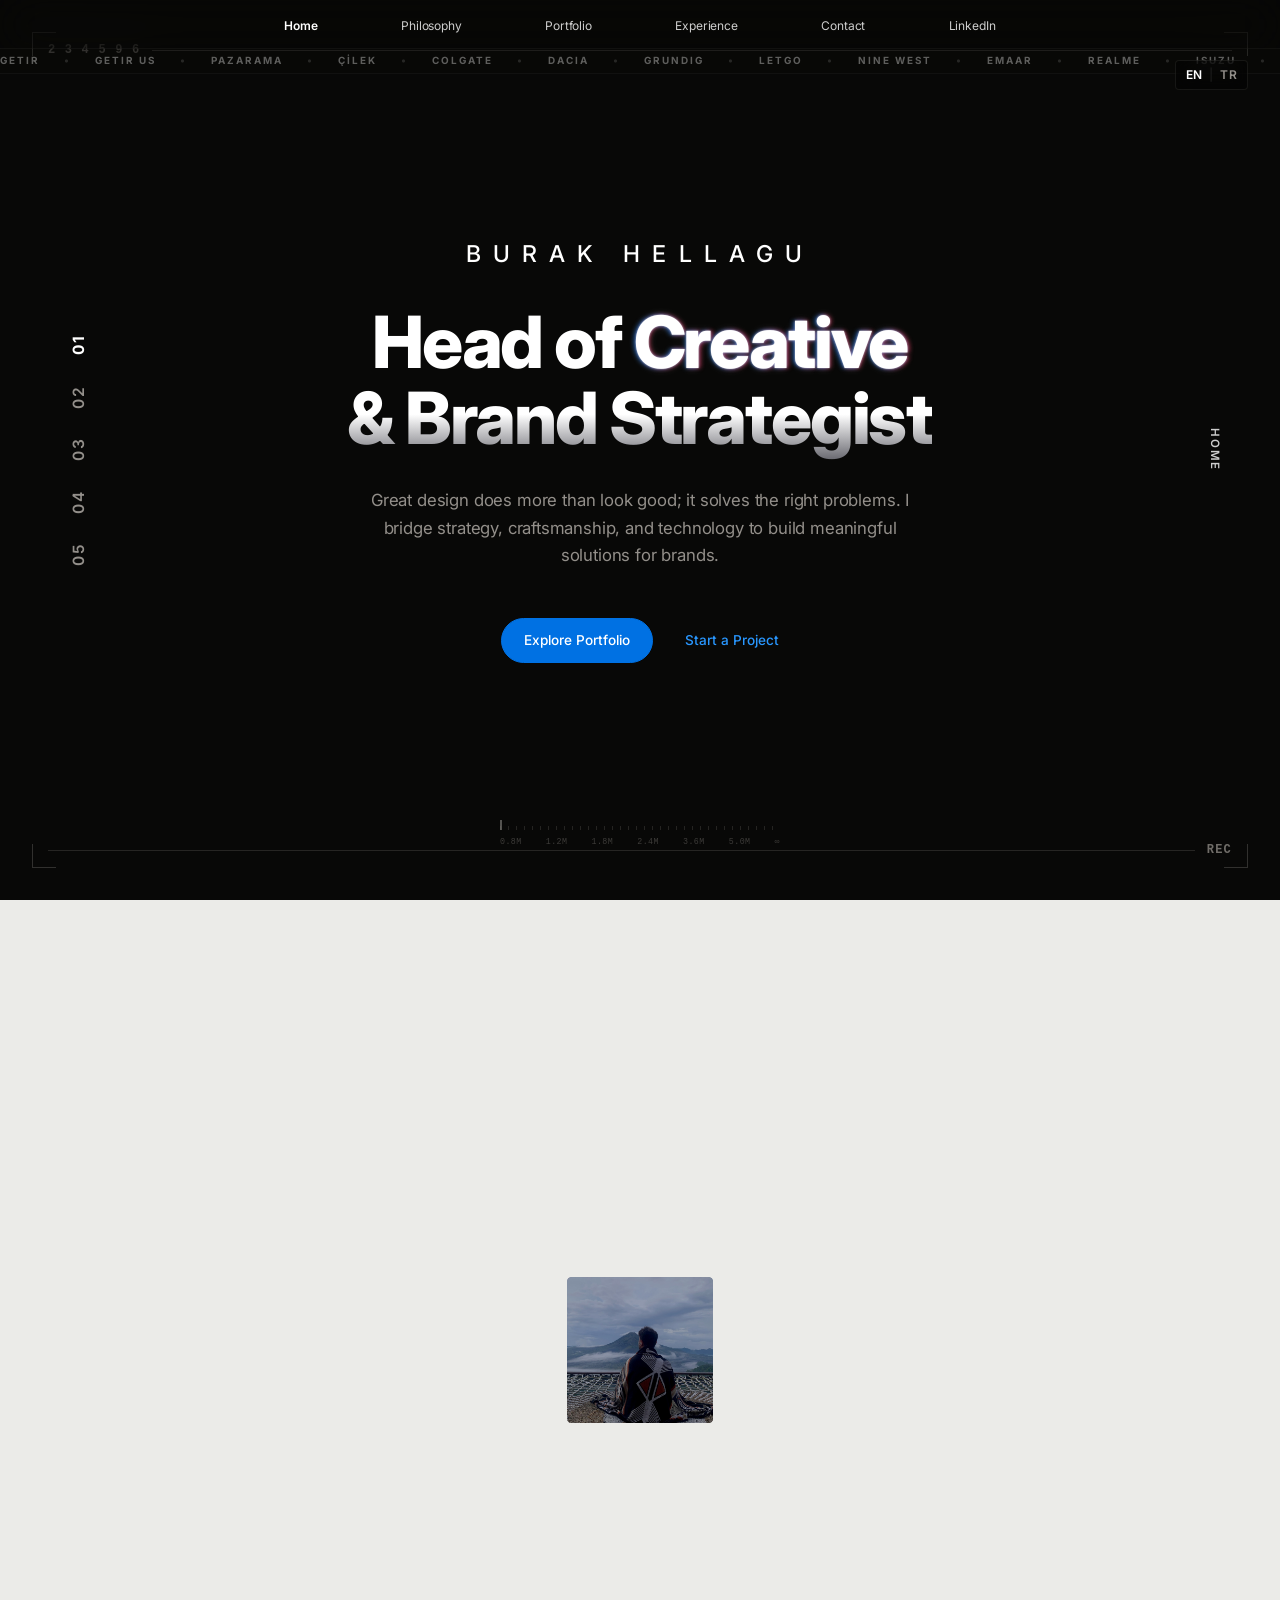
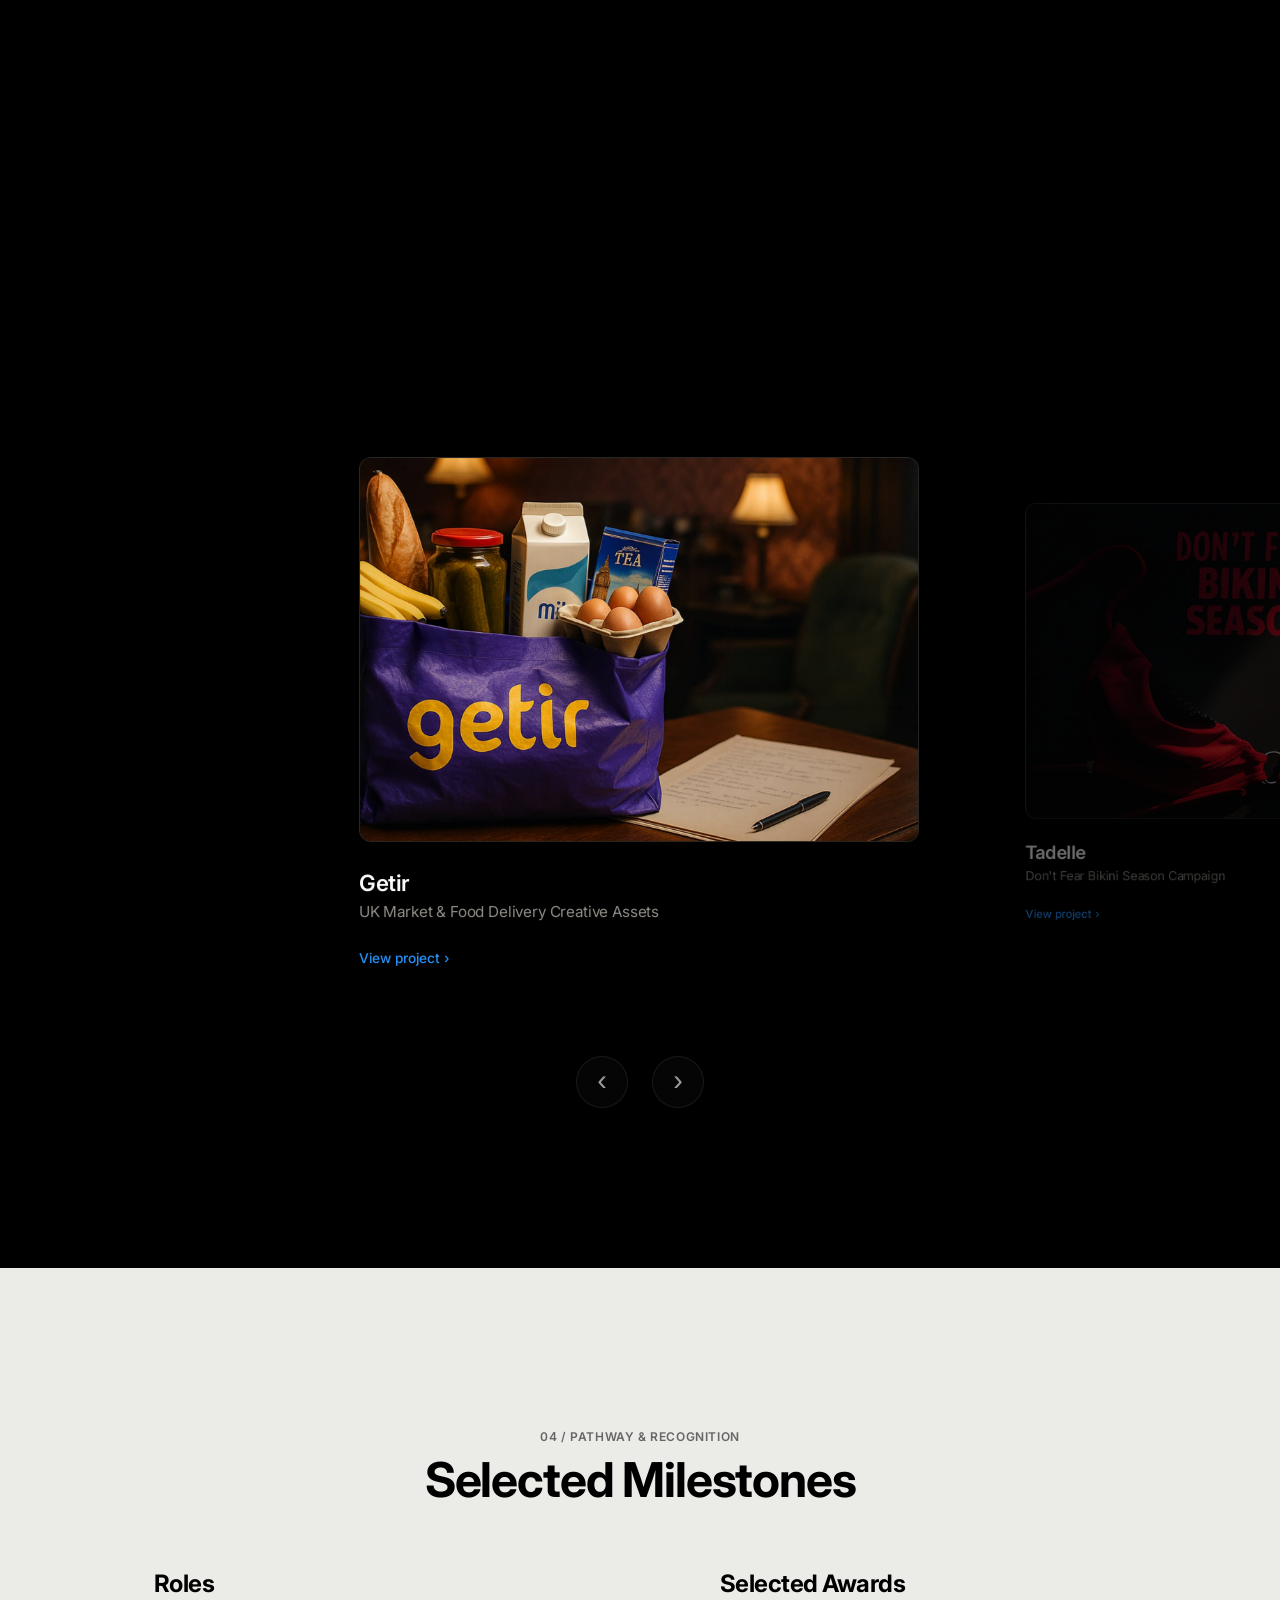
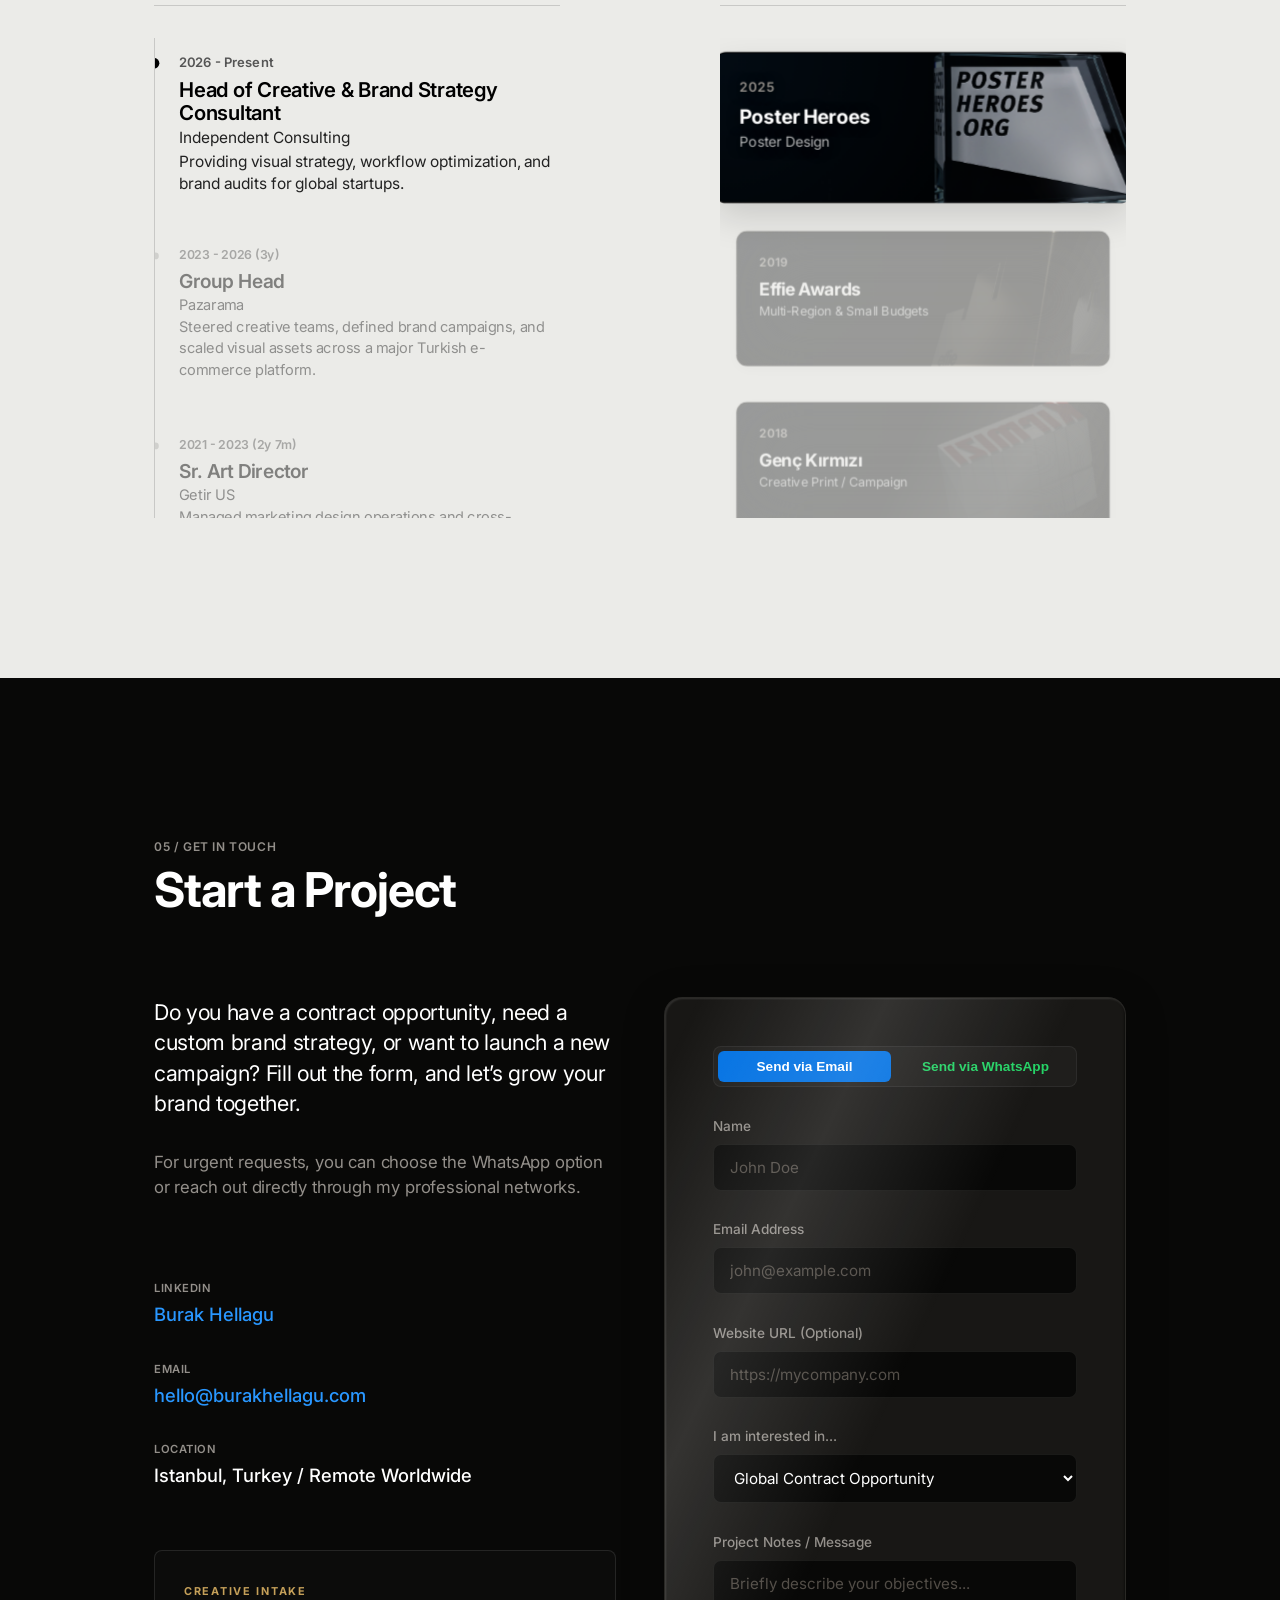
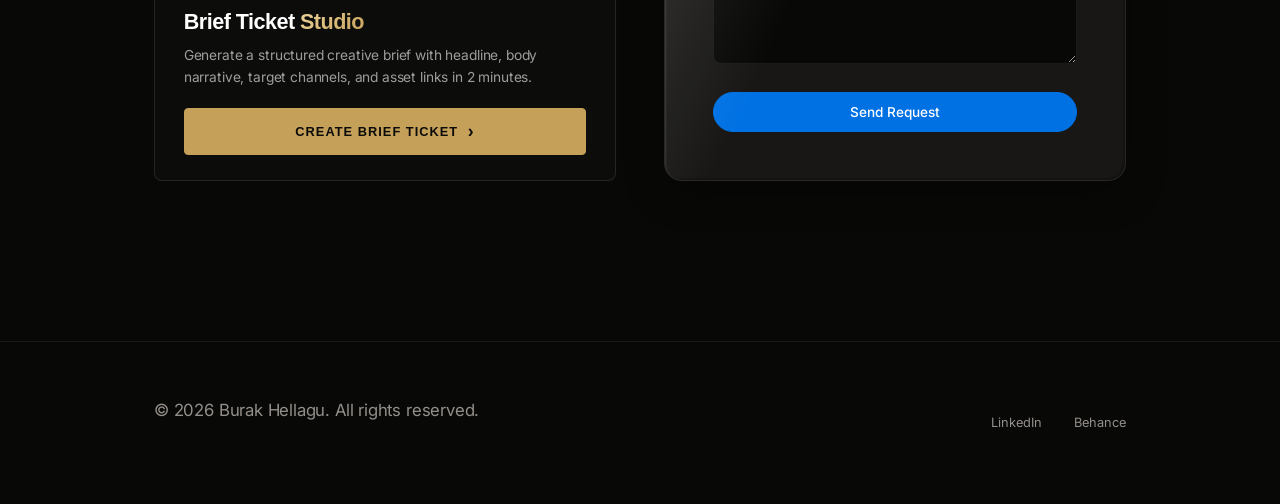
==== commit 5ee2d8ab: "Refine hero subtitle font size for minimal aesthetics and high mobile legibility" ====
--- a/index.html
+++ b/index.html
@@ -5,7 +5,7 @@
   <meta name="viewport" content="width=device-width, initial-scale=1.0">
   <meta name="description" content="Burak Hellagu | Award-winning Head of Creative & Brand Strategist. Specializing in high-impact art direction and premium consulting. Ex-Getir US & Pazarama.">
   <title>Burak Hellagu | Head of Creative & Brand Strategist</title>
-  <link rel="stylesheet" href="style_v22.css">
+  <link rel="stylesheet" href="style_v23.css">
 </head>
 <body>
 
--- a/style_v23.css
+++ b/style_v23.css
@@ -0,0 +1,5548 @@
+/* 
+========================================================================
+APPLE-STYLE MINIMALIST DESIGN SYSTEM - BURAK HELLAGU PORTFOLIO
+Aesthetic: Pure Black, Crisp Typography, Generous Whitespace, Micro-Links
+========================================================================
+*/
+
+@import url('https://fonts.googleapis.com/css2?family=Inter:wght@300;400;500;600;700;800&family=Italiana&family=Syne:wght@700;800&family=Playfair+Display:ital,wght@0,600;1,600&display=swap');
+
+:root {
+  /* Colors */
+  --bg-primary: #080807; /* Warm off-black from bymonolog.com */
+  --bg-secondary: #181715; /* Warm dark-charcoal from bymonolog.com */
+  --bg-card: #181715; /* Matching card background */
+  --border-color: rgba(232, 232, 227, 0.08); /* Warm white translucent border */
+  --border-hover: rgba(232, 232, 227, 0.2);
+  
+  --accent-blue: #2997ff;
+  --accent-blue-hover: #0066cc;
+  
+  --text-primary: #e8e8e3; /* Warm brand off-white text from bymonolog.com */
+  --text-secondary: #938f8a; /* Warm silver-grey from bymonolog.com */
+  --text-muted: #524d47; /* Warm charcoal muted text from bymonolog.com */
+  
+  --font-sans: 'Inter', -apple-system, BlinkMacSystemFont, sans-serif;
+  
+  --transition-smooth: all 0.4s cubic-bezier(0.25, 1, 0.5, 1);
+  --transition-fast: all 0.2s ease;
+}
+
+/* Global Reset & Base */
+*, *::before, *::after {
+  box-sizing: border-box;
+  margin: 0;
+  padding: 0;
+}
+
+html {
+  scroll-behavior: smooth;
+  font-size: 16px;
+  background-color: var(--bg-primary);
+}
+
+/* Responsive helper classes */
+.mobile-only {
+  display: none !important;
+}
+
+body {
+  background-color: var(--bg-primary);
+  color: var(--text-primary);
+  font-family: var(--font-sans);
+  line-height: 1.5;
+  overflow-x: hidden;
+  position: relative;
+  -webkit-font-smoothing: antialiased;
+}
+
+/* Container & Layout */
+.container {
+  width: 100%;
+  max-width: 1020px; /* Apple standard max-width is slightly tighter for focus */
+  margin: 0 auto;
+  padding: 0 1.5rem;
+}
+
+.section-padding {
+  padding: 10rem 0; /* More generous vertical space */
+}
+
+.section-bg {
+  background-color: var(--bg-secondary);
+  background-image: url("data:image/svg+xml,%3Csvg viewBox='0 0 200 200' xmlns='http://www.w3.org/2000/svg'%3E%3Cfilter id='noiseFilter'%3E%3CfeTurbulence type='fractalNoise' baseFrequency='0.85' numOctaves='3' stitchTiles='stitch'/%3E%3C/filter%3E%3Crect width='100%25' height='100%25' filter='url(%23noiseFilter)' opacity='0.02'/%3E%3C/svg%3E");
+}
+
+/* Grid Utilities */
+.grid-2 {
+  display: grid;
+  grid-template-columns: repeat(2, 1fr);
+  gap: 4rem;
+}
+
+.grid-3 {
+  display: grid;
+  grid-template-columns: repeat(3, 1fr);
+  gap: 2.5rem;
+}
+
+@media (max-width: 800px) {
+  .grid-2, .grid-3 {
+    grid-template-columns: 1fr;
+    gap: 3rem;
+  }
+  .section-padding {
+    padding: 6rem 0;
+  }
+}
+
+/* Typography */
+h1, h2, h3, h4 {
+  font-family: var(--font-sans);
+  font-weight: 700;
+  letter-spacing: -0.022em;
+  color: #ffffff;
+  line-height: 1.1;
+}
+
+p {
+  color: var(--text-secondary);
+  font-size: 1.05rem;
+  font-weight: 400;
+  margin-bottom: 1.5rem;
+  letter-spacing: -0.011em;
+}
+
+a {
+  color: inherit;
+  text-decoration: none;
+  transition: var(--transition-fast);
+}
+
+.gradient-text {
+  color: #ffffff; /* Removed gradient to keep it strictly Apple-minimalist */
+}
+
+/* Header & Navigation (Apple blurred style) */
+/* Running Text Ticker Banner - Positioned right under header and scrolls with page */
+.top-ticker-banner {
+  position: absolute;
+  top: 48px; /* Positioned directly under 48px header */
+  left: 0;
+  width: 100%;
+  height: 26px; /* Scaled down and minimal */
+  background: rgba(8, 8, 7, 0.25);
+  border-bottom: 1px solid rgba(255, 255, 255, 0.04);
+  overflow: hidden;
+  white-space: nowrap;
+  z-index: 10;
+  display: flex;
+  align-items: center;
+}
+
+.ticker-track {
+  display: flex;
+  width: max-content;
+  animation: ticker-animation 30s linear infinite;
+}
+
+.ticker-content {
+  display: flex;
+  align-items: center;
+  gap: 1.5rem;
+  padding-right: 1.5rem;
+}
+
+.ticker-content span {
+  font-family: var(--font-sans);
+  font-size: 0.62rem;
+  font-weight: 700;
+  letter-spacing: 0.2em;
+  color: rgba(255, 255, 255, 0.35);
+  text-transform: uppercase;
+}
+
+.ticker-content .ticker-dot {
+  color: rgba(255, 255, 255, 0.25);
+  font-size: 0.65rem;
+  opacity: 0.5;
+}
+
+@keyframes ticker-animation {
+  0% {
+    transform: translate3d(0, 0, 0);
+  }
+  100% {
+    transform: translate3d(-50%, 0, 0);
+  }
+}
+
+header {
+  position: fixed;
+  top: 0; /* Header stays fixed at the very top */
+  left: 0;
+  width: 100%;
+  z-index: 100;
+  backdrop-filter: saturate(180%) blur(24px);
+  -webkit-backdrop-filter: saturate(180%) blur(24px);
+  border-bottom: 1px solid rgba(255, 255, 255, 0.04);
+  background: rgba(8, 8, 7, 0.08); /* Fully transparent glass at page top */
+  transition: background 0.4s cubic-bezier(0.25, 1, 0.5, 1), 
+              border-color 0.4s ease;
+}
+
+header.scrolled {
+  background: rgba(8, 8, 7, 0.72); /* Dark glass for content contrast when scrolled */
+  border-bottom: 1px solid rgba(255, 255, 255, 0.12);
+}
+
+.nav-container {
+  display: flex;
+  justify-content: center;
+  align-items: center;
+  height: 48px; /* Apple standard thin navigation bar */
+  width: 100%;
+}
+
+.logo {
+  font-size: 0.95rem;
+  font-weight: 600;
+  letter-spacing: -0.02em;
+  color: rgba(255, 255, 255, 0.8);
+}
+
+.logo:hover {
+  color: #ffffff;
+}
+
+.nav-menu {
+  display: flex;
+  list-style: none;
+  gap: 5.2rem;
+  justify-content: center;
+  align-items: center;
+  margin: 0;
+  padding: 0;
+}
+
+@media (max-width: 1024px) {
+  .nav-menu {
+    gap: 3.2rem;
+  }
+}
+
+@media (max-width: 768px) {
+  #header-cta-btn {
+    display: none;
+  }
+  .nav-menu {
+    display: flex;
+    gap: 0.85rem;
+    justify-content: center;
+    width: 100%;
+    padding: 0;
+  }
+  .nav-link {
+    font-size: 0.68rem !important;
+    letter-spacing: 0.02em;
+    padding: 0.25rem 0.1rem !important;
+    color: rgba(255, 255, 255, 0.45) !important;
+    position: relative !important;
+    display: inline-block !important;
+  }
+  .nav-link::after {
+    content: '';
+    position: absolute;
+    bottom: -1px;
+    left: 0;
+    width: 100%;
+    height: 1px !important; /* İnce 1px çizgi */
+    background-color: #ffffff;
+    border-radius: 1px;
+    transform: scaleX(0);
+    transform-origin: center;
+    transition: transform 0.25s cubic-bezier(0.25, 1, 0.5, 1), opacity 0.25s ease;
+    opacity: 0;
+  }
+  .nav-link.active {
+    color: #ffffff !important;
+    font-weight: 700 !important;
+  }
+  .nav-link.active::after {
+    transform: scaleX(1) !important;
+    opacity: 1 !important;
+  }
+}
+
+.nav-link {
+  font-size: 0.75rem;
+  font-weight: 400;
+  letter-spacing: -0.01em;
+  color: rgba(255, 255, 255, 0.8);
+  padding: 0.5rem 0;
+}
+
+.nav-link:hover {
+  color: #ffffff;
+}
+
+.nav-link.active {
+  color: #ffffff;
+  font-weight: 600;
+}
+
+/* Glassmorphic Premium Cards with dynamic reflection */
+.glass-card {
+  position: relative;
+  background: linear-gradient(135deg, rgba(255, 255, 255, 0.05) 0%, rgba(255, 255, 255, 0.01) 100%), rgba(24, 23, 21, 0.4);
+  background-image: url("data:image/svg+xml,%3Csvg viewBox='0 0 200 200' xmlns='http://www.w3.org/2000/svg'%3E%3Cfilter id='noiseFilter'%3E%3CfeTurbulence type='fractalNoise' baseFrequency='0.85' numOctaves='3' stitchTiles='stitch'/%3E%3C/filter%3E%3Crect width='100%25' height='100%25' filter='url(%23noiseFilter)' opacity='0.025'/%3E%3C/svg%3E");
+  border: 1px solid var(--border-color);
+  border-radius: 18px; /* iOS standard rounded corners */
+  padding: 3rem;
+  backdrop-filter: blur(35px);
+  -webkit-backdrop-filter: blur(35px);
+  /* Inset shadows create premium glass edge highlights and refractions */
+  box-shadow: 
+    inset 1px 1px 2px 0px rgba(255, 255, 255, 0.12), 
+    inset -1px -1px 2px 0px rgba(0, 0, 0, 0.4), 
+    0 10px 40px 0 rgba(0, 0, 0, 0.3);
+  transition: transform 0.5s cubic-bezier(0.25, 1, 0.5, 1), 
+              border-color 0.4s ease, 
+              box-shadow 0.4s ease;
+  overflow: hidden;
+  transform-style: preserve-3d;
+}
+
+.glass-card:hover {
+  border-color: rgba(255, 255, 255, 0.2);
+  box-shadow: 
+    inset 1.5px 1.5px 2px 0px rgba(255, 255, 255, 0.2), 
+    inset -1.5px -1.5px 2px 0px rgba(0, 0, 0, 0.5), 
+    0 20px 50px 0 rgba(0, 0, 0, 0.45);
+}
+
+/* Mouse hover radial glow */
+.glass-card::before {
+  content: '';
+  position: absolute;
+  top: 0;
+  left: 0;
+  width: 100%;
+  height: 100%;
+  background: radial-gradient(800px circle at var(--mouse-x, 0px) var(--mouse-y, 0px), rgba(255, 255, 255, 0.06), transparent 40%);
+  z-index: 3;
+  pointer-events: none;
+  opacity: 0;
+  transition: opacity 0.5s ease;
+}
+
+.glass-card:hover::before {
+  opacity: 1;
+}
+
+/* Scroll-based diagonal reflection shine overlay */
+.glass-card::after, .award-card::after {
+  content: '';
+  position: absolute;
+  top: 0;
+  left: 0;
+  width: 100%;
+  height: 100%;
+  background: linear-gradient(
+    115deg,
+    transparent 35%,
+    rgba(255, 255, 255, 0.12) 50%,
+    transparent 65%
+  );
+  background-size: 200% 100%;
+  background-position: calc(-50% + var(--scroll-shine, 0%)) 0;
+  pointer-events: none;
+  z-index: 4;
+  transition: background-position 0.15s ease-out;
+}
+
+/* Custom Scrollbar */
+::-webkit-scrollbar { width: 6px; }
+::-webkit-scrollbar-track { background: var(--bg-primary); }
+::-webkit-scrollbar-thumb { background: rgba(255, 255, 255, 0.15); border-radius: 3px; }
+::-webkit-scrollbar-thumb:hover { background: rgba(255, 255, 255, 0.3); }
+
+/* Buttons (Apple Pill Style) */
+.btn {
+  display: inline-flex;
+  align-items: center;
+  justify-content: center;
+  padding: 0.7rem 1.4rem;
+  border-radius: 980px; /* Pill shape */
+  font-family: var(--font-sans);
+  font-size: 0.85rem;
+  font-weight: 500;
+  cursor: pointer;
+  transition: var(--transition-fast);
+  gap: 0.4rem;
+}
+
+.btn-primary {
+  background: #0071e3; /* Apple primary blue */
+  color: #ffffff;
+  border: 1px solid #0071e3;
+}
+
+.btn-primary:hover {
+  background: #0077ed;
+  border-color: #0077ed;
+}
+
+/* Contact Method Tabs */
+.contact-method-tabs {
+  display: flex;
+  gap: 0.5rem;
+  margin-bottom: 1.5rem;
+  background: rgba(255, 255, 255, 0.03);
+  padding: 4px;
+  border-radius: 8px;
+  border: 1px solid rgba(255, 255, 255, 0.06);
+}
+
+.contact-method-tabs .tab-btn {
+  flex: 1;
+  background: transparent;
+  border: none;
+  padding: 0.5rem;
+  border-radius: 6px;
+  font-size: 0.85rem;
+  font-weight: 600;
+  cursor: pointer;
+  transition: all 0.3s ease;
+  outline: none;
+}
+
+/* Email Tab Default (Inactive - blue text) */
+.contact-method-tabs .tab-btn[data-method="email"] {
+  color: #0071e3;
+}
+
+/* Email Tab Active (Solid blue background, white text) */
+.contact-method-tabs .tab-btn[data-method="email"].active {
+  background: #0071e3;
+  color: #ffffff;
+}
+
+/* WhatsApp Tab Default (Inactive - green text) */
+.contact-method-tabs .tab-btn[data-method="whatsapp"] {
+  color: #25D366;
+}
+
+/* WhatsApp Tab Active (Solid green background, white text) */
+.contact-method-tabs .tab-btn[data-method="whatsapp"].active {
+  background: #25D366;
+  color: #ffffff;
+}
+
+.whatsapp-style {
+  background: #25D366 !important;
+  border-color: #25D366 !important;
+  color: #ffffff !important;
+}
+
+.whatsapp-style:hover {
+  background: #20ba5a !important;
+  border-color: #20ba5a !important;
+}
+
+#header-cta-btn {
+  padding: 0.4rem 1rem;
+  font-size: 0.75rem;
+}
+
+.btn-secondary {
+  background: transparent;
+  color: var(--accent-blue);
+  border: none;
+  padding: 0.7rem 0; /* Just a clean text link style */
+}
+
+.btn-secondary:hover {
+  text-decoration: underline;
+}
+
+.btn-full-width {
+  width: 100%;
+}
+
+/* Reveal transition adjustments */
+.reveal {
+  opacity: 0;
+  transform: translateY(15px);
+  transition: opacity 1s cubic-bezier(0.25, 1, 0.5, 1), transform 1s cubic-bezier(0.25, 1, 0.5, 1);
+}
+
+.reveal.active {
+  opacity: 1;
+  transform: translateY(0);
+}
+
+section,
+.section-padding,
+.storyboard-section,
+#hero,
+#about,
+#portfolio,
+#experience,
+#contact {
+  scroll-margin-top: 64px;
+}
+
+@media (max-width: 768px) {
+  section,
+  .section-padding,
+  .storyboard-section,
+  #hero,
+  #about,
+  #portfolio,
+  #experience,
+  #contact {
+    scroll-margin-top: 56px;
+  }
+}
+
+/* --------------------------------------------------
+   SECTIONS
+   -------------------------------------------------- */
+
+/* Hero Section */
+.hero-section {
+  position: sticky;
+  top: 0;
+  height: 100vh;
+  min-height: 100vh;
+  width: 100%;
+  display: flex;
+  align-items: center;
+  justify-content: center;
+  overflow: hidden;
+  padding: 0;
+  z-index: 1;
+}
+
+/* Stacking layers: All sections after the hero will stack over it on scroll */
+#about, 
+#portfolio, 
+#experience, 
+#contact, 
+footer {
+  position: relative;
+  z-index: 5;
+  background-color: var(--bg-primary); /* Base opaque color to block sticky hero */
+}
+
+.hero-container {
+  position: relative;
+  z-index: 2; /* Sits on top of the fullscreen background video */
+  display: flex;
+  flex-direction: column;
+  align-items: center;
+  text-align: center;
+  margin: 0 auto;
+}
+
+.hero-badge {
+  font-size: 1.45rem;
+  font-weight: 500;
+  /* Driven by scroll: letter-spacing contracts from 0.52em down to 0.02em */
+  letter-spacing: calc(0.52em - var(--scroll-progress, 0) * 0.5em); 
+  text-transform: uppercase;
+  color: #ffffff;
+  margin-bottom: 2rem;
+  display: inline-block;
+  opacity: 0;
+  animation: heroNameExpand 2.6s cubic-bezier(0.16, 1, 0.3, 1) 0.1s forwards;
+  will-change: letter-spacing;
+  transition: letter-spacing 0.2s cubic-bezier(0.16, 1, 0.3, 1);
+}
+
+.pulse-dot {
+  width: 5px;
+  height: 5px;
+  background-color: var(--accent-blue);
+  border-radius: 50%;
+  display: inline-block;
+  box-shadow: 0 0 6px var(--accent-blue);
+  animation: pulse 1.8s infinite;
+}
+
+@keyframes pulse {
+  0% { transform: scale(0.9); opacity: 1; }
+  50% { transform: scale(1.3); opacity: 0.5; }
+  100% { transform: scale(0.9); opacity: 1; }
+}
+
+.hero-title {
+  font-size: 4.5rem;
+  font-weight: 800;
+  letter-spacing: -0.03em;
+  line-height: 1.05;
+  margin-bottom: 2rem;
+  max-width: 850px;
+  opacity: 0;
+  animation: heroTitleZoom 2.6s cubic-bezier(0.16, 1, 0.3, 1) 0.25s forwards;
+}
+
+.metallic-text {
+  background: linear-gradient(to bottom, #ffffff 40%, #55555d 100%);
+  -webkit-background-clip: text;
+  -webkit-text-fill-color: transparent;
+  display: inline-block;
+  padding-bottom: 0.15em; /* Fixes descender clipping for 'g' */
+  margin-bottom: -0.15em;
+}
+
+.glow-text {
+  color: #ffffff;
+  position: relative;
+  display: inline-block;
+  text-shadow:
+    0 0 2px rgba(255, 255, 255, 0.7),
+    -1.5px 0 4px rgba(0, 114, 227, 0.6),
+    1.5px 0 4px rgba(255, 45, 85, 0.6),
+    0 0 8px rgba(255, 255, 255, 0.2);
+  animation: glowPulse 2.5s infinite alternate ease-in-out;
+}
+
+@keyframes glowPulse {
+  0% {
+    text-shadow:
+      0 0 2px rgba(255, 255, 255, 0.7),
+      -1.5px 0 4px rgba(0, 114, 227, 0.6),
+      1.5px 0 4px rgba(255, 45, 85, 0.6),
+      0 0 8px rgba(255, 255, 255, 0.2);
+  }
+  100% {
+    text-shadow:
+      0 0 12px rgba(255, 255, 255, 1),
+      -5px 0 20px rgba(0, 114, 227, 1),
+      5px 0 20px rgba(255, 45, 85, 1),
+      0 0 35px rgba(255, 255, 255, 0.8),
+      0 0 75px rgba(0, 114, 227, 0.6);
+  }
+}
+
+@media (max-width: 768px) {
+  .hero-title {
+    font-size: 3.2rem;
+  }
+}
+
+.hero-subtitle {
+  font-size: 1.05rem;
+  line-height: 1.65;
+  letter-spacing: -0.01em;
+  color: var(--text-secondary);
+  max-width: 580px;
+  margin-bottom: 3rem;
+  text-align: center;
+}
+
+/* Scroll Translation Containers for Hero Overlays (Dramatic Separation) */
+.scroll-hero-top {
+  position: relative;
+  z-index: 10; /* Ensures text overlays on top of the video */
+  display: flex;
+  flex-direction: column;
+  align-items: center;
+  width: 100%;
+  --title-translate-target: -240px; /* Drifts upwards on scroll */
+  transform: translateY(calc(var(--title-translate-target) * var(--scroll-progress, 0)));
+  opacity: calc(1 - var(--scroll-progress, 0) * 2.2); /* Fades out quicker */
+  will-change: transform, opacity;
+  /* Silky smooth transition matching the scroll speed */
+  transition: transform 0.2s cubic-bezier(0.16, 1, 0.3, 1), opacity 0.2s ease-out;
+}
+
+.scroll-hero-bottom {
+  position: relative;
+  z-index: 10; /* Ensures text overlays on top of the video */
+  display: flex;
+  flex-direction: column;
+  align-items: center;
+  width: 100%;
+  --subtitle-translate-target: 240px; /* Drifts downwards on scroll */
+  transform: translateY(calc(var(--subtitle-translate-target) * var(--scroll-progress, 0)));
+  opacity: calc(1 - var(--scroll-progress, 0) * 2.2); /* Fades out quicker */
+  will-change: transform, opacity;
+  transition: transform 0.2s cubic-bezier(0.16, 1, 0.3, 1), opacity 0.2s ease-out;
+}
+
+/* Minimalist Scroll Reveal Middle Text (Unified EN & TR styles) */
+.scroll-hero-middle-text {
+  position: absolute;
+  top: 50%;
+  left: 50%;
+  transform: translate(-50%, -50%) scale(0.95);
+  font-family: 'Montserrat', sans-serif;
+  font-size: 1.45rem;
+  font-weight: 300;
+  letter-spacing: 0.32em;
+  color: rgba(255, 255, 255, 0.7);
+  opacity: 0;
+  pointer-events: none;
+  z-index: 12;
+  transition: opacity 0.2s ease-out, transform 0.2s cubic-bezier(0.16, 1, 0.3, 1);
+  will-change: transform, opacity;
+  text-align: center;
+}
+
+@media (max-width: 768px) {
+  .scroll-hero-top {
+    --title-translate-target: -140px;
+  }
+  .scroll-hero-bottom {
+    --subtitle-translate-target: 140px;
+  }
+  .scroll-hero-middle-text {
+    font-size: 1.2rem;
+  }
+  .hero-badge {
+    font-size: 1.05rem !important;
+    letter-spacing: calc(0.3em - var(--scroll-progress, 0) * 0.28em) !important;
+  }
+  .hero-subtitle {
+    font-size: 0.95rem;
+    line-height: 1.6;
+    max-width: 90%;
+    margin-bottom: 2.5rem;
+  }
+}
+
+/* Fullscreen Background Video Container */
+.hero-fullscreen-video-container {
+  position: absolute;
+  top: 0;
+  left: 0;
+  width: 100%;
+  height: 100%;
+  z-index: 1; /* Pinned behind content, but on top of base section background */
+  overflow: hidden;
+}
+
+.fullscreen-video {
+  width: 100%;
+  height: 100%;
+  object-fit: cover;
+  /* Grayscale filter to turn the blue swirling light into an elegant, high-contrast silver-grey/charcoal design loop */
+  filter: grayscale(1) brightness(0.22) contrast(1.22) saturate(0);
+  display: block;
+}
+
+/* Fullscreen Viewfinder corners - Muted warm gray color */
+.hero-fullscreen-video-container .viewfinder-corner {
+  position: absolute;
+  width: 24px; /* Slightly larger corners for the fullscreen frame */
+  height: 24px;
+  border: 1px solid rgba(147, 143, 138, 0.3); /* Muted gray corners */
+  z-index: 3;
+  pointer-events: none;
+}
+
+.hero-fullscreen-video-container .viewfinder-corner.top-left {
+  top: 32px;
+  left: 32px;
+  border-right: none;
+  border-bottom: none;
+}
+
+.hero-fullscreen-video-container .viewfinder-corner.top-right {
+  top: 32px;
+  right: 32px;
+  border-left: none;
+  border-bottom: none;
+}
+
+.hero-fullscreen-video-container .viewfinder-corner.bottom-left {
+  bottom: 32px;
+  left: 32px;
+  border-right: none;
+  border-top: none;
+}
+
+.hero-fullscreen-video-container .viewfinder-corner.bottom-right {
+  bottom: 32px;
+  right: 32px;
+  border-left: none;
+  border-top: none;
+}
+
+/* Fullscreen Viewfinder outer lines - Muted warm gray color */
+.hero-fullscreen-video-container .viewfinder-outer-line {
+  position: absolute;
+  height: 20px;
+  display: flex;
+  align-items: center;
+  z-index: 3;
+  pointer-events: none;
+  font-family: 'Suisse Mono', 'Courier New', monospace;
+  font-size: 0.75rem;
+  font-weight: 600;
+  letter-spacing: 0.1em;
+  color: rgba(147, 143, 138, 0.5); /* Muted gray text color */
+}
+
+.hero-fullscreen-video-container .viewfinder-outer-line.top-line {
+  top: 40px;
+  left: 48px;
+  width: calc(100% - 96px); /* Fitted precisely inside the brackets */
+  gap: 12px;
+}
+
+.hero-fullscreen-video-container .viewfinder-outer-line.bottom-line {
+  bottom: 40px;
+  left: 48px;
+  width: calc(100% - 96px);
+  gap: 12px;
+}
+
+.hero-fullscreen-video-container .outer-line-numbers {
+  flex-shrink: 0;
+  display: inline-block;
+  opacity: 0.8;
+}
+
+.hero-fullscreen-video-container .outer-line-label {
+  flex-shrink: 0;
+  display: inline-block;
+  font-weight: 700;
+  color: rgba(147, 143, 138, 0.75); /* Muted gray REC text */
+  animation: blinkREC 1.5s step-end infinite; /* Realistic blinking animation */
+}
+
+@keyframes blinkREC {
+  0%, 100% { opacity: 0.15; }
+  50% { opacity: 0.85; }
+}
+
+.hero-fullscreen-video-container .outer-line-stretch {
+  flex-grow: 1;
+  height: 1px;
+  background-color: rgba(147, 143, 138, 0.22); /* Muted gray line */
+}
+
+/* Fullscreen Viewfinder tick ruler centered at the bottom - Animated & Muted Gray */
+.hero-fullscreen-video-container .viewfinder-ruler {
+  position: absolute;
+  left: 50%;
+  transform: translateX(-50%);
+  bottom: 70px; /* Shifted up to make room for ticks labels */
+  width: 280px;
+  height: 4px;
+  background-image: linear-gradient(90deg, rgba(147, 143, 138, 0.25) 1px, transparent 1px);
+  background-size: 8px 100%;
+  opacity: 0.85;
+  z-index: 3;
+  pointer-events: none;
+  animation: slideRulerTicks 10s linear infinite;
+}
+
+/* Sliding needle cursor that drifts back and forth */
+.hero-fullscreen-video-container .ruler-needle {
+  position: absolute;
+  top: -6px;
+  width: 2px;
+  height: 10px;
+  background-color: rgba(147, 143, 138, 0.65);
+  animation: sweepNeedle 8s ease-in-out infinite alternate;
+}
+
+/* Stationary gray benchmarks below the ruler ticks */
+.hero-fullscreen-video-container .ruler-ticks-labels {
+  position: absolute;
+  top: 10px;
+  left: 0;
+  width: 100%;
+  display: flex;
+  justify-content: space-between;
+  font-family: 'Suisse Mono', 'Courier New', monospace;
+  font-size: 0.52rem;
+  color: rgba(147, 143, 138, 0.45);
+  letter-spacing: 0.05em;
+  text-transform: uppercase;
+}
+
+@keyframes slideRulerTicks {
+  0% { background-position-x: 0px; }
+  100% { background-position-x: 80px; } /* Slides background tick patterns horizontally */
+}
+
+@keyframes sweepNeedle {
+  0% { left: 10%; }
+  100% { left: 90%; } /* Sweeps rangefinder focus cursor needle left/right */
+}
+
+.hero-video-side-frame.left-side:hover {
+  transform: perspective(800px) rotateY(4deg) scale(0.98) translate3d(0, 0, 0);
+}
+
+.hero-video-side-frame.right-side:hover {
+  transform: perspective(800px) rotateY(-4deg) scale(0.98) translate3d(0, 0, 0);
+}
+
+/* Analog Camera Viewfinder Overlay Graphics */
+/* Fullscreen Viewfinder Styles and Calibration Lines are handled in the hero-fullscreen-video-container namespace above. */
+
+.hero-actions {
+  display: flex;
+  gap: 2rem;
+  align-items: center;
+  justify-content: center; /* Centering the buttons */
+  width: 100%;
+}
+
+@media (max-width: 480px) {
+  .hero-subtitle {
+    font-size: 0.92rem;
+    line-height: 1.55;
+    max-width: 94%;
+    margin-bottom: 2rem;
+  }
+  .hero-actions {
+    flex-direction: column;
+    width: 100%;
+    gap: 1rem;
+  }
+}
+
+/* Section Header */
+.section-header {
+  margin-bottom: 5rem;
+  text-align: left;
+}
+
+.section-number {
+  font-size: 0.75rem;
+  font-weight: 600;
+  letter-spacing: 0.05em;
+  color: var(--text-secondary);
+  display: block;
+  margin-bottom: 0.5rem;
+}
+
+.section-title {
+  font-size: 3rem;
+  font-weight: 700;
+  letter-spacing: -0.025em;
+}
+
+@media (max-width: 768px) {
+  .section-title {
+    font-size: 2.2rem;
+  }
+}
+
+/* Philosophy Section (Interactive Storyboard Concept) */
+#about.storyboard-section {
+  position: relative;
+  height: 250vh; /* Smooth scroll range for pinning */
+  background-color: #ebebe8; /* Updated background color */
+  color: #000000;
+  width: 100%;
+}
+
+.storyboard-scroll-container {
+  position: relative;
+  width: 100%;
+  height: 100%;
+}
+
+.storyboard-sticky-content {
+  position: sticky;
+  top: 0;
+  height: 100vh;
+  width: 100%;
+  overflow: hidden;
+  display: flex;
+  flex-direction: column;
+  justify-content: space-between;
+  padding: 70px 40px 60px 40px; /* Reduced top padding from 100px to 70px */
+  box-sizing: border-box;
+}
+
+.storyboard-section .section-number {
+  color: rgba(255, 255, 255, 0.4); /* Reverted to light section number */
+}
+
+.storyboard-header {
+  width: 100%;
+  display: flex;
+  justify-content: flex-start;
+  z-index: 10;
+  max-width: 1200px;
+  margin: 0 auto;
+}
+
+.storyboard-main-container {
+  position: absolute;
+  top: 50%; /* Centered vertically to give more space from the top navigation */
+  left: 50%;
+  transform: translate(-50%, -50%);
+  width: 100%;
+  max-width: 1200px;
+  height: 60vh;
+  display: flex;
+  align-items: center;
+  justify-content: center;
+  z-index: 5;
+}
+
+.storyboard-vignette {
+  position: absolute;
+  top: 0;
+  height: 100%;
+  width: 32%; /* Covers left and right edges of the sticky container */
+  pointer-events: none;
+  z-index: 9; /* Sits on top of the text (z-index 8) to apply the fading vignette */
+  will-change: opacity;
+}
+
+.storyboard-vignette.vignette-left {
+  left: 0;
+  background: linear-gradient(to right, #000000 0%, rgba(0, 0, 0, 0.95) 20%, rgba(0, 0, 0, 0.7) 50%, rgba(0, 0, 0, 0) 100%);
+}
+
+.storyboard-vignette.vignette-right {
+  right: 0;
+  background: linear-gradient(to left, #000000 0%, rgba(0, 0, 0, 0.95) 20%, rgba(0, 0, 0, 0.7) 50%, rgba(0, 0, 0, 0) 100%);
+}
+
+@media (max-width: 768px) {
+  .storyboard-vignette {
+    width: 20%; /* Narrower vignettes on small screen widths */
+  }
+}
+
+.storyboard-text {
+  position: absolute;
+  top: 50%;
+  transform: translateY(-50%);
+  z-index: 8;
+  pointer-events: none;
+  width: auto;
+  display: flex;
+  white-space: nowrap;
+  will-change: transform;
+}
+
+.storyboard-text.text-left {
+  right: 50%;
+  left: auto;
+  justify-content: flex-end;
+}
+
+.storyboard-text.text-right {
+  left: 50%;
+  right: auto;
+  justify-content: flex-start;
+}
+
+.storyboard-title {
+  font-family: var(--font-sans);
+  font-size: 6.8rem;
+  font-weight: 900;
+  letter-spacing: -0.04em;
+  text-transform: uppercase;
+  color: #e5e4de; /* Matte off-white/warm white typography */
+  margin: 0;
+  line-height: 1;
+}
+
+.storyboard-photo-wrapper {
+  position: absolute;
+  top: 50%;
+  left: 50%;
+  transform: translate(-50%, -50%);
+  z-index: 5;
+  width: 280px;
+  height: 280px; /* Perfect square (tam kare) */
+  display: flex;
+  align-items: center;
+  justify-content: center;
+  perspective: 1200px;
+  will-change: transform;
+}
+
+.storyboard-photo-frame {
+  width: 100%;
+  height: 100%;
+  border-radius: 6px; /* Sharper architectural corners as requested */
+  overflow: hidden;
+  border: none;
+  box-shadow: none;
+  background-color: transparent;
+  position: relative;
+  transform-style: preserve-3d;
+}
+
+.storyboard-img {
+  width: 100%;
+  height: 100%;
+  object-fit: cover;
+  display: block;
+  transform: scale(1.12); /* Slightly enlarged/zoomed photo inside the frame */
+}
+
+.storyboard-glass-overlay {
+  position: absolute;
+  top: 0;
+  left: 0;
+  width: 100%;
+  height: 100%;
+  background: linear-gradient(to bottom, rgba(255, 255, 255, 0.03) 0%, rgba(0, 0, 0, 0.3) 100%);
+  pointer-events: none;
+}
+
+/* Corner Description Boxes */
+.corner-box {
+  position: absolute;
+  width: 370px;
+  opacity: 0;
+  transform: translateY(15px);
+  transition: opacity 0.6s cubic-bezier(0.16, 1, 0.3, 1), transform 0.6s cubic-bezier(0.16, 1, 0.3, 1);
+  z-index: 10;
+  pointer-events: none;
+}
+
+.corner-box.visible {
+  opacity: 1;
+  transform: translateY(0);
+  pointer-events: all;
+}
+
+.corner-box.top-left {
+  top: 18%;
+  left: 14%;
+  text-align: left;
+}
+
+.corner-box.top-right {
+  top: 19%;
+  right: 13%;
+  text-align: right;
+}
+
+.corner-box.bottom-left {
+  bottom: 15%;
+  left: 13%;
+  text-align: left;
+}
+
+.corner-box.bottom-right {
+  bottom: 13%;
+  right: 14%;
+  text-align: right;
+}
+
+.corner-box .box-title {
+  display: inline-block;
+  background: #000000;
+  color: #ffffff;
+  font-family: var(--font-sans);
+  font-size: 0.7rem;
+  font-weight: 700;
+  letter-spacing: 0.1em;
+  padding: 0.3rem 0.6rem;
+  margin: 0 0 0.6rem 0;
+  text-transform: uppercase;
+}
+
+.corner-box .box-text {
+  font-family: var(--font-sans);
+  font-size: 0.76rem;
+  line-height: 1.5;
+  color: #5a5a57; /* Soft premium dark grey text */
+  margin: 0;
+}
+
+/* Right Edge Vertical Label */
+.storyboard-vertical-label {
+  position: absolute;
+  right: 40px;
+  top: 50%;
+  transform: translateY(-50%) rotate(90deg);
+  transform-origin: right center;
+  font-family: var(--font-sans);
+  font-size: 0.82rem;
+  font-weight: 700;
+  letter-spacing: 0.15em;
+  color: #2b2b2a;
+  text-transform: uppercase;
+  z-index: 8;
+}
+
+/* Minimap Dark Overrides (when active in #about section) */
+.minimap-nav.dark-style .minimap-number {
+  color: #000000 !important;
+}
+.minimap-nav.dark-style .minimap-item:hover .minimap-number {
+  color: #000000 !important;
+  opacity: 0.9 !important;
+}
+.minimap-nav.dark-style .minimap-item.active .minimap-number {
+  color: #000000 !important;
+  opacity: 1 !important;
+}
+.minimap-title-display.dark-style .minimap-title-item {
+  color: #000000 !important;
+}
+.minimap-title-display.dark-style .minimap-title-item.active {
+  color: #000000 !important;
+  opacity: 0.8 !important;
+}
+
+/* Black text for storyboard titles */
+#about .storyboard-title {
+  color: #000000 !important;
+}
+
+/* Responsive Overrides for Mobile Storyboard */
+@media (max-width: 991px) {
+  #about,
+  #portfolio,
+  #experience,
+  #contact,
+  footer {
+    position: relative !important;
+    z-index: 20 !important;
+    background-color: var(--bg-primary);
+  }
+
+  #about.storyboard-section,
+  .storyboard-section {
+    position: relative !important;
+    z-index: 20 !important;
+    background-color: #ebebe8 !important;
+    height: auto !important;
+    min-height: auto !important;
+    padding: 3rem 1.25rem !important;
+    overflow: hidden !important;
+    width: 100% !important;
+  }
+  #about .storyboard-scroll-container,
+  .storyboard-scroll-container {
+    height: auto !important;
+    position: relative !important;
+  }
+  #about .storyboard-sticky-content,
+  .storyboard-sticky-content {
+    position: static !important;
+    top: auto !important;
+    left: auto !important;
+    transform: none !important;
+    width: 100% !important;
+    height: auto !important;
+    padding: 0 !important;
+    display: flex !important;
+    flex-direction: column !important;
+    align-items: center !important;
+    overflow: visible !important;
+  }
+  #about .storyboard-center-title,
+  .storyboard-center-title {
+    display: block !important;
+    position: static !important;
+    font-family: var(--font-sans) !important;
+    font-size: 1.85rem !important;
+    font-weight: 700 !important;
+    letter-spacing: -0.02em !important;
+    color: #000000 !important;
+    text-align: center !important;
+    width: 100% !important;
+    margin: 0 auto 1.5rem auto !important;
+    line-height: 1.2 !important;
+  }
+  #about .corner-box,
+  .corner-box {
+    position: static !important;
+    top: auto !important;
+    bottom: auto !important;
+    left: auto !important;
+    right: auto !important;
+    transform: none !important;
+    width: 100% !important;
+    max-width: 440px !important;
+    opacity: 1 !important;
+    pointer-events: all !important;
+    margin: 0 auto 1.25rem auto !important;
+    text-align: left !important;
+  }
+  #about .corner-box.top-left,
+  #about .corner-box.top-right,
+  #about .corner-box.bottom-left,
+  #about .corner-box.bottom-right,
+  .corner-box.top-left,
+  .corner-box.top-right,
+  .corner-box.bottom-left,
+  .corner-box.bottom-right {
+    position: static !important;
+    top: auto !important;
+    bottom: auto !important;
+    left: auto !important;
+    right: auto !important;
+    transform: none !important;
+    text-align: left !important;
+  }
+  #about .corner-box .box-title,
+  .corner-box .box-title {
+    display: inline-block !important;
+    margin-bottom: 0.5rem !important;
+  }
+  #about .corner-box .box-text,
+  .corner-box .box-text {
+    font-size: 0.78rem !important;
+    line-height: 1.55 !important;
+    color: #4a4a47 !important;
+  }
+  #about .storyboard-main-container,
+  .storyboard-main-container {
+    position: static !important;
+    top: auto !important;
+    left: auto !important;
+    transform: none !important;
+    width: 100% !important;
+    height: auto !important;
+    display: flex !important;
+    flex-direction: column !important;
+    align-items: center !important;
+    margin: 1.25rem auto !important;
+  }
+  #about .storyboard-photo-wrapper,
+  .storyboard-photo-wrapper {
+    position: static !important;
+    top: auto !important;
+    left: auto !important;
+    right: auto !important;
+    bottom: auto !important;
+    transform: none !important;
+    width: 220px !important;
+    max-width: 220px !important;
+    height: 290px !important;
+    margin: 0 auto !important;
+    display: block !important;
+  }
+  #about .storyboard-photo-frame,
+  .storyboard-photo-frame {
+    position: relative !important;
+    width: 100% !important;
+    height: 100% !important;
+    border-radius: 12px !important;
+    overflow: hidden !important;
+  }
+  #about .storyboard-img,
+  .storyboard-img {
+    width: 100% !important;
+    height: 100% !important;
+    object-fit: cover !important;
+    display: block !important;
+    transform: none !important;
+  }
+  #about .storyboard-vertical-label,
+  .storyboard-vertical-label {
+    display: none !important;
+  }
+}
+
+/* AI Workflows Card */
+.ai-card {
+  background: var(--bg-primary); /* Keeps grid section dark gray, cards black */
+}
+
+.card-icon {
+  width: 32px;
+  height: 32px;
+  color: var(--accent-blue);
+  font-size: 1.4rem;
+  margin-bottom: 1.5rem;
+}
+
+.card-title {
+  font-size: 1.35rem;
+  font-weight: 600;
+  margin-bottom: 0.75rem;
+}
+
+.ai-card p {
+  font-size: 0.95rem;
+  margin-bottom: 0;
+}
+
+/* Design Audit Showcase */
+.audit-showcase {
+  background: var(--bg-primary);
+  display: grid;
+  grid-template-columns: 1.3fr 0.9fr;
+  gap: 4rem;
+  padding: 4rem;
+  border-radius: 20px;
+}
+
+@media (max-width: 900px) {
+  .audit-showcase {
+    grid-template-columns: 1fr;
+    gap: 3rem;
+    padding: 2.5rem;
+  }
+}
+
+.audit-subtitle {
+  font-size: 1.8rem;
+  font-weight: 700;
+  margin-bottom: 1.5rem;
+}
+
+.audit-features {
+  margin-top: 2rem;
+}
+
+.feature-item {
+  display: flex;
+  gap: 0.75rem;
+  align-items: flex-start;
+  margin-bottom: 1.25rem;
+  font-size: 0.95rem;
+}
+
+.check-icon {
+  color: var(--accent-blue);
+  font-weight: bold;
+}
+
+.audit-pricing {
+  background: var(--bg-secondary);
+  border: 1px solid var(--border-color);
+  border-radius: 12px;
+  padding: 3rem 2rem;
+  display: flex;
+  flex-direction: column;
+  align-items: center;
+  justify-content: center;
+  text-align: center;
+}
+
+.price-badge {
+  font-size: 0.7rem;
+  font-weight: 600;
+  letter-spacing: 0.05em;
+  color: var(--text-secondary);
+  border: 1px solid var(--border-color);
+  padding: 0.2rem 0.6rem;
+  border-radius: 4px;
+  margin-bottom: 1rem;
+}
+
+.price-value {
+  font-size: 3.8rem;
+  font-weight: 700;
+  color: #ffffff;
+  margin-bottom: 0.25rem;
+}
+
+.price-time {
+  font-size: 0.8rem;
+  color: var(--text-secondary);
+  margin-bottom: 2.5rem;
+}
+
+/* Timeline & Experiences */
+.timeline-group-title {
+  font-size: 1.5rem;
+  margin-bottom: 2rem;
+  border-bottom: 1px solid var(--border-color);
+  padding-bottom: 0.5rem;
+}
+
+.timeline-container {
+  display: flex;
+  flex-direction: column;
+  position: relative;
+}
+
+.timeline-scroll-wrapper {
+  max-height: 480px; /* Aligns with awards grid height to keep it balanced */
+  overflow-y: auto;
+  overflow-x: hidden; /* Lock scroll to vertical axis */
+  scrollbar-width: none; /* Hides default scrollbar in Firefox */
+  position: relative;
+  padding-left: 1.5rem;
+  border-left: 1px solid var(--border-color);
+  padding-top: 1rem;
+  padding-bottom: 1.5rem;
+  /* Premium Awwwards-style vertical mask fade gradient overlay */
+  mask-image: linear-gradient(
+    to bottom,
+    transparent 0%,
+    black 5%,
+    black 92%,
+    transparent 100%
+  );
+  -webkit-mask-image: linear-gradient(
+    to bottom,
+    transparent 0%,
+    black 5%,
+    black 92%,
+    transparent 100%
+  );
+}
+
+.timeline-scroll-wrapper::-webkit-scrollbar {
+  display: none; /* Hides default scrollbar in Safari/Chrome */
+}
+
+.timeline-item {
+  position: relative;
+  margin-bottom: 3rem;
+}
+
+.timeline-item::before {
+  content: '';
+  position: absolute;
+  left: -1.75rem;
+  top: 0.45rem;
+  width: 7px;
+  height: 7px;
+  border-radius: 50%;
+  background: var(--text-secondary);
+}
+
+.timeline-date {
+  font-size: 0.8rem;
+  font-weight: 600;
+  color: var(--text-secondary);
+  margin-bottom: 0.4rem;
+}
+
+.timeline-title {
+  font-size: 1.25rem;
+  font-weight: 600;
+  margin-bottom: 0.2rem;
+}
+
+.timeline-desc {
+  font-size: 0.85rem;
+  color: var(--text-secondary);
+  margin-bottom: 1rem;
+}
+
+.timeline-item p {
+  font-size: 0.95rem;
+  margin-bottom: 0;
+}
+
+/* Awards Cards */
+/* Awards Stack Deck Slider */
+.awards-grid {
+  display: grid;
+  grid-template-columns: repeat(2, 1fr);
+  gap: 1.5rem;
+}
+
+@media (max-width: 480px) {
+  .awards-grid {
+    grid-template-columns: 1fr;
+  }
+}
+
+.award-card {
+  display: block;
+  text-decoration: none;
+  background-color: rgba(24, 23, 21, 0.4);
+  background-size: cover;
+  background-position: center;
+  border: 1px solid var(--border-color);
+  padding: 1.5rem;
+  border-radius: 12px;
+  position: relative;
+  overflow: hidden;
+  backdrop-filter: blur(35px);
+  -webkit-backdrop-filter: blur(35px);
+  box-shadow: 
+    inset 1px 1px 2px 0px rgba(255, 255, 255, 0.12), 
+    inset -1px -1px 2px 0px rgba(0, 0, 0, 0.4), 
+    0 10px 40px 0 rgba(0, 0, 0, 0.3);
+  transition: transform 0.5s cubic-bezier(0.25, 1, 0.5, 1), 
+              border-color 0.4s ease, 
+              box-shadow 0.4s ease;
+  transform-style: preserve-3d;
+}
+
+.award-card::before {
+  content: '';
+  position: absolute;
+  top: 0;
+  left: 0;
+  width: 100%;
+  height: 100%;
+  background: 
+    radial-gradient(800px circle at var(--mouse-x, 0px) var(--mouse-y, 0px), rgba(41, 151, 255, 0.06), transparent 40%),
+    rgba(0, 0, 0, 0.78); /* High contrast dark filter overlay + hover mouse glow */
+  z-index: 1;
+  transition: var(--transition-smooth);
+}
+
+.award-card:hover {
+  border-color: rgba(255, 255, 255, 0.2);
+  transform: translateY(-2px);
+  box-shadow: 
+    inset 1.5px 1.5px 2px 0px rgba(255, 255, 255, 0.2), 
+    inset -1.5px -1.5px 2px 0px rgba(0, 0, 0, 0.5), 
+    0 20px 50px 0 rgba(0, 0, 0, 0.45);
+}
+
+.award-card:hover::before {
+  background: 
+    radial-gradient(800px circle at var(--mouse-x, 0px) var(--mouse-y, 0px), rgba(41, 151, 255, 0.14), transparent 40%),
+    rgba(0, 0, 0, 0.68);
+}
+
+.award-content-wrapper {
+  position: relative;
+  z-index: 2;
+}
+
+/* Individual Award Backgrounds from Desktop Assets */
+.award-epica {
+  background-image: url('assets/epica.png');
+}
+
+.award-posterheroes {
+  background-image: url('assets/posterheroes.png');
+}
+
+.award-effie {
+  background-image: url('assets/effie.png');
+}
+
+.award-kristalelma {
+  background-image: url('assets/kristalelma.png');
+}
+
+.award-genckirmizi {
+  background-image: url('assets/genckirmizi.png');
+}
+
+/* Crisp Monochrome Typography (No Gold/Yellow tones) */
+.award-year {
+  font-size: 0.8rem;
+  font-weight: 600;
+  color: var(--text-secondary); /* Silver/Grey year */
+  margin-bottom: 0.5rem;
+  letter-spacing: 0.05em;
+}
+
+.award-title {
+  font-size: 1.2rem;
+  font-weight: 700;
+  margin-bottom: 0.2rem;
+  color: #ffffff; /* Crisp white */
+  background: none;
+  -webkit-text-fill-color: #ffffff;
+  display: inline-block;
+}
+
+.award-category {
+  font-size: 0.85rem;
+  color: rgba(255, 255, 255, 0.7); /* Silver category info */
+}
+
+/* Contact Info Column */
+.contact-lead-text {
+  font-size: 1.35rem;
+  line-height: 1.4;
+  color: #ffffff;
+  margin-bottom: 2rem;
+  letter-spacing: -0.015em;
+}
+
+.contact-details-list {
+  margin-top: 3.5rem;
+}
+
+.detail-item {
+  display: flex;
+  flex-direction: column;
+  margin-bottom: 2rem;
+}
+
+.detail-label {
+  font-size: 0.7rem;
+  text-transform: uppercase;
+  color: var(--text-secondary);
+  font-weight: 600;
+  letter-spacing: 0.05em;
+  margin-bottom: 0.25rem;
+}
+
+.detail-val {
+  font-size: 1.15rem;
+  font-weight: 500;
+  color: #ffffff;
+}
+
+.contact-linkedin-link {
+  color: #2997ff !important; /* Premium Blue for LinkedIn */
+  text-decoration: none;
+  font-weight: 500;
+  transition: opacity 0.3s ease;
+}
+
+.contact-linkedin-link:hover {
+  opacity: 0.8;
+  text-decoration: underline;
+}
+
+.contact-email-link {
+  color: #2997ff !important;
+  text-decoration: none;
+  font-weight: 500;
+  transition: opacity 0.3s ease;
+}
+
+.contact-email-link:hover {
+  opacity: 0.8;
+  text-decoration: underline;
+}
+
+/* Form Styles */
+.contact-form {
+  padding: 3rem;
+  background: var(--bg-secondary);
+}
+
+.form-group {
+  margin-bottom: 1.5rem;
+  display: flex;
+  flex-direction: column;
+}
+
+.form-group label {
+  font-size: 0.85rem;
+  font-weight: 500;
+  color: var(--text-secondary);
+  margin-bottom: 0.5rem;
+}
+
+.form-group input,
+.form-group select,
+.form-group textarea {
+  background: var(--bg-primary);
+  border: 1px solid var(--border-color);
+  border-radius: 8px;
+  padding: 0.8rem 1rem;
+  color: #ffffff;
+  font-family: var(--font-sans);
+  font-size: 0.95rem;
+  transition: var(--transition-fast);
+}
+
+.form-group input:focus,
+.form-group select:focus,
+.form-group textarea:focus {
+  outline: none;
+  border-color: var(--accent-blue);
+}
+
+.form-group input::placeholder,
+.form-group textarea::placeholder {
+  color: var(--text-muted);
+}
+
+.form-group select option {
+  background: var(--bg-secondary);
+  color: var(--text-primary);
+}
+
+/* Footer */
+.site-footer {
+  border-top: 1px solid var(--border-color);
+  background: var(--bg-primary);
+  padding: 3.5rem 0;
+  font-size: 0.8rem;
+  color: var(--text-secondary);
+}
+
+.footer-container {
+  display: flex;
+  justify-content: space-between;
+  align-items: center;
+}
+
+@media (max-width: 600px) {
+  .footer-container {
+    flex-direction: column;
+    gap: 1.5rem;
+    text-align: center;
+  }
+}
+
+.footer-right {
+  display: flex;
+  gap: 2rem;
+}
+
+.social-link:hover {
+  color: #ffffff;
+}
+
+
+
+/* --------------------------------------------------
+   PORTFOLIO SHOWCASE
+   -------------------------------------------------- */
+
+#portfolio {
+  background-color: #000000 !important;
+}
+
+/* Architectural Header Section */
+.portfolio-architect-header {
+  width: 100%;
+  max-width: 100%;
+  margin: 0 auto;
+  padding: 60px 12% 40px 12%; /* Pushes side small texts closer to the center titles */
+  background-color: #000000;
+  display: flex;
+  flex-direction: column;
+  box-sizing: border-box;
+  overflow: hidden;
+}
+
+.header-top-row {
+  display: flex;
+  justify-content: space-between;
+  align-items: center;
+  padding: 6px 0 4px 0; /* Tight horizontal line distance */
+}
+
+.header-bottom-row {
+  display: flex;
+  justify-content: space-between;
+  align-items: center;
+  padding: 4px 0 6px 0; /* Tight horizontal line distance */
+}
+
+.small-text-left-wrapper,
+.spacer-right,
+.spacer-left,
+.small-text-right-wrapper {
+  flex: 1;
+  min-width: 150px;
+}
+
+.small-text-left-wrapper {
+  text-align: left;
+  align-self: flex-start; /* Places Selected Portfolio under the top line */
+  margin-top: -3px; /* Shunted close to top horizontal line */
+}
+
+.small-text-right-wrapper {
+  text-align: right;
+  align-self: flex-end; /* Places Case Studies above the bottom line */
+  margin-bottom: -3px; /* Shunted close to bottom horizontal line */
+}
+
+/* Small labels styles */
+.small-text-left,
+.small-text-right {
+  font-family: var(--font-sans);
+  font-size: 0.72rem;
+  font-weight: 500;
+  letter-spacing: 0.12em;
+  color: #666666;
+  text-transform: uppercase;
+  display: inline-block;
+  opacity: 0;
+  transition: transform 1.2s cubic-bezier(0.16, 1, 0.3, 1), opacity 1.2s cubic-bezier(0.16, 1, 0.3, 1);
+  will-change: transform, opacity;
+}
+
+/* Slide in directions */
+.small-text-left {
+  transform: translateX(-80px);
+}
+
+.small-text-right {
+  transform: translateX(80px);
+}
+
+.portfolio-architect-header.active .small-text-left,
+.portfolio-architect-header.active .small-text-right {
+  opacity: 1;
+  transform: translateX(0);
+}
+
+/* Expanding Line */
+.header-line-row {
+  width: 100%;
+}
+
+.architect-header-line {
+  width: 100%;
+  height: 1.5px; /* Slightly thickened lines as requested */
+  background: rgba(255, 255, 255, 0.22); /* Enhanced visibility */
+  transform: scaleX(0);
+  transform-origin: center;
+  transition: transform 1.5s cubic-bezier(0.16, 1, 0.3, 1);
+  will-change: transform;
+}
+
+.portfolio-architect-header.active .architect-header-line {
+  transform: scaleX(1);
+}
+
+/* Large Centered Titles */
+.portfolio-architect-title {
+  font-family: var(--font-sans);
+  font-size: 4.5rem; /* Reduced to premium compact scale */
+  font-weight: 700;
+  letter-spacing: 0.05em;
+  color: #ffffff;
+  margin: 0;
+  text-transform: uppercase;
+  white-space: nowrap;
+  flex: 0 0 auto;
+  text-align: center;
+  
+  /* Initial fade and float up state (No blur effect as requested) */
+  opacity: 0;
+  transform: translateY(20px);
+  transition: opacity 1.2s cubic-bezier(0.16, 1, 0.3, 1), 
+              transform 1.2s cubic-bezier(0.16, 1, 0.3, 1);
+  will-change: opacity, transform;
+}
+
+.portfolio-architect-header.active .portfolio-architect-title {
+  opacity: 1;
+  transform: translateY(0);
+}
+
+/* Responsive adjustments */
+@media (max-width: 1200px) {
+  .portfolio-architect-title {
+    font-size: 4.2rem;
+  }
+}
+
+@media (max-width: 992px) {
+  .portfolio-architect-title {
+    font-size: 3.2rem;
+  }
+  .small-text-left-wrapper,
+  .spacer-right,
+  .spacer-left,
+  .small-text-right-wrapper {
+    min-width: 110px;
+  }
+}
+
+@media (max-width: 768px) {
+  .portfolio-architect-header {
+    padding: 40px 4% 20px 4%;
+  }
+  .portfolio-architect-title {
+    font-size: 2.2rem;
+  }
+  .header-top-row,
+  .header-bottom-row {
+    flex-direction: column;
+    align-items: center;
+    gap: 8px;
+  }
+  .small-text-left-wrapper,
+  .small-text-right-wrapper {
+    text-align: center;
+    min-width: 100%;
+  }
+  .spacer-right,
+  .spacer-left {
+    display: none;
+  }
+  .small-text-left {
+    transform: translateY(-15px);
+  }
+  .small-text-right {
+    transform: translateY(15px);
+  }
+  .portfolio-architect-header.active .small-text-left,
+  .portfolio-architect-header.active .small-text-right {
+    transform: translateY(0);
+  }
+}
+
+/* --------------------------------------------------
+   INTERACTIVE HORIZONTAL PORTFOLIO SLIDER
+   -------------------------------------------------- */
+
+.portfolio-slider-viewport {
+  overflow: hidden;
+  width: 100%;
+  position: relative;
+  padding: 4rem 0;
+  cursor: grab;
+  touch-action: pan-y;
+}
+
+.portfolio-slider-viewport:active {
+  cursor: grabbing;
+}
+
+.portfolio-slider-track {
+  display: flex;
+  gap: 3.5rem;
+  transition: transform 0.8s cubic-bezier(0.25, 1, 0.5, 1);
+  will-change: transform;
+  padding-left: calc(50% - 280px); /* Centers the active card (560px / 2) */
+}
+
+.portfolio-slide-card {
+  flex: 0 0 560px; /* Large premium size */
+  width: 560px;
+  display: flex;
+  flex-direction: column;
+  align-items: flex-start;
+  padding: 0;
+  background: transparent;
+  border: none;
+  opacity: 0.42; /* Faded when inactive */
+  transform: scale(0.88); /* Smaller when inactive */
+  transition: opacity 0.8s cubic-bezier(0.25, 1, 0.5, 1),
+              transform 0.8s cubic-bezier(0.25, 1, 0.5, 1);
+  will-change: transform, opacity;
+}
+
+.portfolio-slide-card.active-slide {
+  opacity: 1; /* Crisp and focused when active */
+  transform: scale(1.0); /* Scaled up in center */
+}
+
+.portfolio-img-container {
+  width: 100%;
+  aspect-ratio: 16 / 11;
+  overflow: hidden;
+  border-radius: 12px;
+  border: 1px solid var(--border-color);
+  margin-bottom: 1.8rem;
+  background: var(--bg-secondary);
+  position: relative;
+}
+
+.portfolio-img {
+  width: 100%;
+  height: 100%;
+  object-fit: cover;
+  transition: transform 1.2s cubic-bezier(0.25, 1, 0.5, 1);
+}
+
+.portfolio-slide-card:hover .portfolio-img {
+  transform: scale(1.05);
+  filter: brightness(0.85); /* Premium subtle dimming on hover */
+}
+
+.portfolio-title {
+  font-size: 1.4rem;
+  font-weight: 600;
+  margin-bottom: 0.35rem;
+  color: #ffffff;
+}
+
+.portfolio-desc {
+  font-size: 0.95rem;
+  color: var(--text-secondary);
+  margin-bottom: 1.5rem;
+}
+
+.portfolio-link {
+  font-size: 0.85rem;
+  font-weight: 500;
+  color: var(--accent-blue);
+  display: inline-flex;
+  align-items: center;
+  gap: 0.25rem;
+}
+
+.portfolio-link:hover {
+  color: #ffffff;
+}
+
+/* Controls */
+.slider-controls-container {
+  display: flex;
+  justify-content: center;
+  margin-top: 1.5rem;
+}
+
+.slider-controls {
+  display: flex;
+  align-items: center;
+  gap: 1.5rem;
+}
+
+.slider-nav-btn {
+  width: 52px;
+  height: 52px;
+  border-radius: 50%;
+  border: 1px solid var(--border-color);
+  background: rgba(255, 255, 255, 0.02);
+  color: rgba(255, 255, 255, 0.6);
+  font-size: 1.8rem;
+  cursor: pointer;
+  display: flex;
+  align-items: center;
+  justify-content: center;
+  transition: var(--transition-smooth);
+  line-height: 1;
+  padding-bottom: 4px;
+  backdrop-filter: blur(8px);
+}
+
+.slider-nav-btn:hover {
+  border-color: rgba(255, 255, 255, 0.3);
+  color: #ffffff;
+  background: rgba(255, 255, 255, 0.08);
+  transform: scale(1.05);
+}
+
+@media (max-width: 768px) {
+  .portfolio-slider-track {
+    padding-left: calc(50% - 160px); /* Centered active card for mobile (320px / 2) */
+    gap: 1.5rem;
+  }
+  .portfolio-slide-card {
+    flex: 0 0 320px;
+    width: 320px;
+  }
+}
+
+/* --------------------------------------------------
+   MOUSE INTERACTIVES (Glow & Click Ripple)
+   -------------------------------------------------- */
+
+.mouse-glow {
+  position: fixed;
+  top: 0;
+  left: 0;
+  width: 380px; /* Reduced from 580px for a more focused, subtle highlight */
+  height: 380px;
+  border-radius: 50%;
+  background: radial-gradient(circle, rgba(255, 255, 255, 0.035) 0%, rgba(255, 255, 255, 0.003) 50%, transparent 70%); /* Subtle white glow */
+  pointer-events: none;
+  z-index: 1;
+  transform: translate(-50%, -50%);
+  will-change: transform;
+  opacity: 0;
+  transition: opacity 0.5s ease, width 0.25s cubic-bezier(0.25, 1, 0.5, 1), height 0.25s cubic-bezier(0.25, 1, 0.5, 1), background 0.25s cubic-bezier(0.25, 1, 0.5, 1);
+}
+
+.mouse-glow.active {
+  opacity: 1;
+}
+
+.mouse-glow.click-active {
+  width: 580px; /* Reduced from 780px */
+  height: 580px;
+  background: radial-gradient(circle, rgba(255, 255, 255, 0.08) 0%, rgba(255, 255, 255, 0.006) 50%, transparent 70%);
+}
+
+.click-ripple {
+  position: fixed;
+  border: 1.5px solid rgba(41, 151, 255, 0.35);
+  border-radius: 50%;
+  pointer-events: none;
+  z-index: 9999;
+  transform: translate(-50%, -50%) scale(0);
+  animation: rippleEffect 0.8s cubic-bezier(0.1, 0.8, 0.3, 1) forwards;
+}
+
+@keyframes rippleEffect {
+  0% {
+    width: 0;
+    height: 0;
+    opacity: 0.8;
+  }
+  100% {
+    width: 160px;
+    height: 160px;
+    opacity: 0;
+    border-color: rgba(41, 151, 255, 0);
+  }
+}
+
+/* Interactive Mouse Particle Trail styles */
+.mouse-particle {
+  position: fixed;
+  left: 0;
+  top: 0;
+  width: var(--size);
+  height: var(--size);
+  background: radial-gradient(circle, rgba(41, 151, 255, 0.95) 0%, rgba(0, 102, 204, 0.3) 65%, transparent 100%);
+  box-shadow: 0 0 8px 1px rgba(41, 151, 255, 0.7);
+  border-radius: 50%;
+  pointer-events: none;
+  z-index: 10000;
+  transform: translate(-50%, -50%);
+  will-change: transform, opacity;
+  animation: particleFade var(--lifetime) cubic-bezier(0.1, 0.8, 0.25, 1) forwards;
+}
+
+@keyframes particleFade {
+  0% {
+    opacity: 1;
+    transform: translate(-50%, -50%) translate3d(0, 0, 0) scale(1);
+  }
+  100% {
+    opacity: 0;
+    transform: translate(-50%, -50%) translate3d(var(--dx), var(--dy), 0) scale(0.15);
+  }
+}
+
+/* Background Parallax Typography */
+.scroll-bg-text {
+  position: absolute;
+  font-size: 15vw;
+  font-weight: 900;
+  color: rgba(255, 255, 255, 0.012);
+  white-space: nowrap;
+  pointer-events: none;
+  z-index: -2;
+  user-select: none;
+  letter-spacing: -0.04em;
+}
+
+#scroll-text-1 {
+  top: 150vh;
+  left: -20%;
+  will-change: transform;
+}
+
+#scroll-text-2 {
+  top: 360vh;
+  right: -20%;
+  will-change: transform;
+}
+
+/* Scroll reveal typography scaling & blur */
+.reveal-title {
+  opacity: 0;
+  transform: scale(0.96) translateY(20px);
+  filter: blur(8px);
+  transition: opacity 1.2s cubic-bezier(0.25, 1, 0.5, 1), 
+              transform 1.2s cubic-bezier(0.25, 1, 0.5, 1),
+              filter 1.2s cubic-bezier(0.25, 1, 0.5, 1);
+  will-change: transform, opacity, filter;
+}
+
+.reveal-title.active {
+  opacity: 1;
+  transform: scale(1) translateY(0);
+  filter: blur(0);
+}
+
+/* Floating Language Selector */
+.lang-selector-floating {
+  position: fixed;
+  top: 60px;
+  right: 2rem;
+  z-index: 90;
+  font-size: 0.75rem;
+  font-weight: 600;
+  letter-spacing: 0.05em;
+  color: var(--text-secondary);
+  display: flex;
+  gap: 0.4rem;
+  background: rgba(0, 0, 0, 0.4);
+  padding: 0.3rem 0.6rem;
+  border-radius: 4px;
+  border: 1px solid var(--border-color);
+  backdrop-filter: blur(10px);
+  -webkit-backdrop-filter: blur(10px);
+  user-select: none;
+}
+
+.lang-option {
+  cursor: pointer;
+  transition: var(--transition-fast);
+}
+
+.lang-option:hover, .lang-option.active {
+  color: #ffffff;
+}
+
+.lang-divider {
+  color: var(--border-color);
+}
+
+/* Language Visibility Rules */
+body.lang-tr .lang-en {
+  display: none !important;
+}
+
+body:not(.lang-tr) .lang-tr {
+  display: none !important;
+}
+
+/* Select option toggles */
+body.lang-tr select option.lang-en {
+  display: none !important;
+}
+
+body:not(.lang-tr) select option.lang-tr {
+  display: none !important;
+}
+
+/* Arrow Link under Philosophy */
+.arrow-link {
+  font-size: 0.95rem;
+  font-weight: 500;
+  color: var(--accent-blue);
+  text-decoration: none;
+  display: inline-flex;
+  align-items: center;
+  gap: 0.4rem;
+  transition: var(--transition-smooth);
+}
+
+.arrow-link:hover {
+  color: #ffffff;
+  transform: translateX(4px);
+}
+
+/* Selected Milestones Animated Shifting Backdrop */
+#experience {
+  position: relative;
+  overflow: hidden;
+  background-color: #ebebe8 !important; /* Premium light warm grey */
+  color: #000000 !important;
+}
+
+#experience-header {
+  text-align: center;
+  margin-bottom: 4rem;
+}
+
+#experience-grid {
+  column-gap: 10rem !important; /* Increased gutter spacing between Roles & Awards */
+}
+
+#experience .section-number {
+  color: #666666 !important;
+}
+
+#experience .section-title {
+  color: #000000 !important;
+}
+
+#experience .timeline-group-title {
+  color: #000000 !important;
+  border-bottom: 1px solid rgba(0, 0, 0, 0.15) !important;
+}
+
+#experience .timeline-scroll-wrapper {
+  border-left: 1px solid rgba(0, 0, 0, 0.15) !important;
+  mask-image: none !important;
+  -webkit-mask-image: none !important;
+}
+
+#experience .timeline-item {
+  opacity: 0.45;
+  transition: opacity 0.5s cubic-bezier(0.25, 1, 0.5, 1), transform 0.5s cubic-bezier(0.25, 1, 0.5, 1);
+  transform: scale(0.96);
+  transform-origin: left center;
+}
+
+#experience .timeline-item.active {
+  opacity: 1;
+  transform: scale(1.02);
+}
+
+#experience .timeline-date {
+  color: #555555 !important;
+}
+
+#experience .timeline-title {
+  color: #000000 !important;
+}
+
+#experience .timeline-desc {
+  color: #444444 !important;
+}
+
+#experience .timeline-item p {
+  color: #222222 !important;
+}
+
+#experience .timeline-item::before {
+  background: rgba(0, 0, 0, 0.25) !important;
+  transition: background 0.4s ease, transform 0.4s ease;
+}
+
+#experience .timeline-item.active::before {
+  background: #000000 !important;
+  transform: scale(1.5);
+}
+
+#experience .awards-scroll-wrapper {
+  max-height: 480px;
+  overflow-y: auto;
+  scrollbar-width: none;
+  position: relative;
+  padding-top: 1rem;
+  padding-bottom: 2rem;
+  mask-image: none !important;
+  -webkit-mask-image: none !important;
+}
+
+#experience .awards-scroll-wrapper::-webkit-scrollbar {
+  display: none;
+}
+
+#experience .awards-grid {
+  display: grid;
+  grid-template-columns: 1fr !important; /* Stack vertically (alt alta) */
+  gap: 1.5rem;
+  padding-bottom: 2rem;
+}
+
+#experience .award-card {
+  transform: scale(0.92);
+  opacity: 0.35;
+  transition: transform 0.6s cubic-bezier(0.25, 1, 0.5, 1),
+              opacity 0.6s cubic-bezier(0.25, 1, 0.5, 1),
+              border-color 0.4s ease,
+              box-shadow 0.4s ease;
+  box-shadow: 0 4px 15px rgba(0, 0, 0, 0.08) !important; /* Pure dark drop shadow, no white inset */
+  border-color: rgba(0, 0, 0, 0.1) !important;
+}
+
+#experience .award-card:hover,
+#experience .award-card.active {
+  transform: scale(1.03);
+  opacity: 1;
+  border-color: rgba(0, 0, 0, 0.22) !important;
+  box-shadow: 0 15px 35px rgba(0, 0, 0, 0.14) !important; /* Pure active drop shadow */
+}
+
+#experience .award-card::before {
+  background: 
+    radial-gradient(800px circle at var(--mouse-x, 0px) var(--mouse-y, 0px), rgba(41, 151, 255, 0.04), transparent 40%),
+    rgba(0, 0, 0, 0.82) !important;
+}
+
+#experience .award-card.active::before {
+  background: 
+    radial-gradient(800px circle at var(--mouse-x, 0px) var(--mouse-y, 0px), rgba(41, 151, 255, 0.08), transparent 40%),
+    rgba(0, 0, 0, 0.20) !important; /* Reduced filter opacity from 0.38 to 0.20 for maximum image clarity */
+}
+
+#experience .award-card.active .award-title,
+#experience .award-card.active .award-year,
+#experience .award-card.active .award-category {
+  text-shadow: 0 2px 10px rgba(0, 0, 0, 0.8) !important; /* Ensures crisp typography readability */
+}
+
+#experience::after {
+  content: '';
+  display: none; /* Disable ambient lighting glow on light background */
+}
+
+@keyframes ambientShift {
+  0% {
+    transform: translate(0, 0) rotate(0deg);
+  }
+  50% {
+    transform: translate(-3%, 3%) rotate(2deg);
+  }
+  100% {
+    transform: translate(3%, -3%) rotate(-2deg);
+  }
+}
+
+/* Smoke Typography (Solid-to-Gas Interaction) */
+.smoke-container {
+  display: inline;
+}
+
+.smoke-word {
+  display: inline-block;
+  white-space: nowrap; /* Prevent words from wrapping weirdly */
+}
+
+.smoke-syllable {
+  display: inline-block;
+  will-change: transform, opacity, filter;
+  transition: filter 0.65s cubic-bezier(0.25, 1, 0.5, 1), 
+              opacity 0.65s cubic-bezier(0.25, 1, 0.5, 1), 
+              transform 0.65s cubic-bezier(0.25, 1, 0.5, 1), 
+              text-shadow 0.65s cubic-bezier(0.25, 1, 0.5, 1); /* Soft, graceful solidification */
+}
+
+/* Hovering the word makes all syllables inside disperse with a slight delay */
+.smoke-word:hover .smoke-syllable {
+  filter: blur(5px);
+  opacity: 0.6;
+  transform: translateY(-8px) scale(1.08) rotate(3deg); /* Soft gas dispersion (remains legible!) */
+  text-shadow: 0 0 12px rgba(255, 255, 255, 0.55);
+  transition: filter 1.4s cubic-bezier(0.25, 1, 0.5, 1) 0.15s, 
+              opacity 1.4s cubic-bezier(0.25, 1, 0.5, 1) 0.15s, 
+              transform 1.4s cubic-bezier(0.25, 1, 0.5, 1) 0.15s, 
+              text-shadow 1.4s cubic-bezier(0.25, 1, 0.5, 1) 0.15s; /* Gradual word fade with transition delay */
+}
+
+/* Hovering the exact syllable disperses it immediately with no delay and slightly more intensity */
+.smoke-syllable:hover {
+  filter: blur(6px) !important;
+  opacity: 0.5 !important;
+  transform: translateY(-12px) scale(1.12) rotate(-3deg) !important;
+  text-shadow: 0 0 15px rgba(255, 255, 255, 0.75) !important;
+  transition: filter 0.8s cubic-bezier(0.25, 1, 0.5, 1) 0s !important; /* Immediate dissolve for hovered syllable! */
+}
+
+/* Hero Entrance Animations (Zoom In & Espas Expansion) */
+@keyframes heroNameExpand {
+  0% {
+    letter-spacing: 0.05em; /* Tight letter spacing on start */
+    opacity: 0;
+    transform: scale(0.93) translateY(12px);
+    filter: blur(4px);
+  }
+  100% {
+    letter-spacing: 0.52em; /* Spacious expansion */
+    opacity: 1;
+    transform: scale(1) translateY(0);
+    filter: blur(0);
+  }
+}
+
+@keyframes heroTitleZoom {
+  0% {
+    transform: scale(0.93) translateY(18px);
+    letter-spacing: -0.05em;
+    opacity: 0;
+    filter: blur(8px);
+  }
+  100% {
+    transform: scale(1) translateY(0);
+    letter-spacing: -0.03em;
+    opacity: 1;
+    filter: blur(0);
+  }
+}
+
+/* SUI GRADIENT PAGE TRANSITION */
+.sui-transition-overlay {
+  position: fixed;
+  top: 0;
+  left: 0;
+  width: 100vw;
+  height: 100vh;
+  z-index: 99999;
+  display: none;
+  pointer-events: none;
+  transform: translateY(100%);
+  will-change: transform;
+}
+
+/* Sweeping state - covers screen */
+.sui-transition-overlay.active-sweep {
+  display: flex;
+  transform: translateY(0);
+  transition: transform 0.65s cubic-bezier(0.76, 0, 0.24, 1);
+}
+
+.sui-transition-bar {
+  position: relative;
+  width: 50%;
+  height: 100%;
+  will-change: transform;
+  transition: transform 0.65s cubic-bezier(0.76, 0, 0.24, 1);
+}
+
+.sui-transition-bar::after {
+  content: '';
+  position: absolute;
+  top: 0;
+  left: 0;
+  width: 100%;
+  height: 100%;
+  background-image: url("data:image/svg+xml,%3Csvg viewBox='0 0 200 200' xmlns='http://www.w3.org/2000/svg'%3E%3Cfilter id='noiseFilter'%3E%3CfeTurbulence type='fractalNoise' baseFrequency='0.85' numOctaves='3' stitchTiles='stitch'/%3E%3C/filter%3E%3Crect width='100%25' height='100%25' filter='url(%23noiseFilter)' opacity='0.03'/%3E%3C/svg%3E");
+  pointer-events: none;
+}
+
+.sui-bar-left {
+  background: linear-gradient(90deg, #080807 0%, #080807 15%, #181715 15%, #181715 30%, #393632 30%, #393632 45%, #6b645c 45%, #6b645c 60%, #8c8c73 60%, #8c8c73 75%, #bfbfb1 75%, #bfbfb1 90%, #e8e8e3 90%, #e8e8e3 100%);
+  transform: translateX(0);
+  border-right: 1px solid rgba(255, 255, 255, 0.05);
+}
+
+.sui-bar-right {
+  background: linear-gradient(90deg, #e8e8e3 0%, #e8e8e3 10%, #bfbfb1 10%, #bfbfb1 25%, #8c8c73 25%, #8c8c73 40%, #6b645c 40%, #6b645c 55%, #393632 55%, #393632 70%, #181715 70%, #181715 85%, #080807 85%, #080807 100%);
+  transform: translateX(0);
+  border-left: 1px solid rgba(255, 255, 255, 0.05);
+}
+
+/* Split Reveal state */
+.sui-transition-overlay.split-reveal .sui-bar-left {
+  transform: translateX(-100%);
+}
+
+.sui-transition-overlay.split-reveal .sui-bar-right {
+  transform: translateX(100%);
+}
+
+/* Floating Left Minimap Navigation */
+.minimap-nav {
+  position: fixed;
+  left: 3.5rem;
+  top: 50%;
+  transform: translateY(-50%);
+  z-index: 99; /* Below the header and transition overlays, but floating over pages */
+  display: flex;
+  flex-direction: column;
+  align-items: center;
+  gap: 2rem;
+  padding: 1.5rem 0.5rem;
+  transition: opacity 0.5s ease;
+}
+
+/* Hide on mobile/tablet viewports to keep horizontal margins clear */
+@media (max-width: 1200px) {
+  .minimap-nav {
+    display: none;
+  }
+}
+
+.minimap-item {
+  position: relative;
+  background: none;
+  border: none;
+  cursor: pointer;
+  padding: 0.2rem 0.4rem;
+  z-index: 2;
+  display: flex;
+  align-items: center;
+  justify-content: center;
+  transition: transform 0.4s cubic-bezier(0.16, 1, 0.3, 1);
+}
+
+.minimap-number {
+  font-family: 'Inter', sans-serif;
+  font-size: 0.72rem;
+  font-weight: 600;
+  color: var(--text-secondary);
+  opacity: 0.4;
+  letter-spacing: 0.05em;
+  transform: rotate(-90deg); /* Rotated sideways */
+  transition: color 0.4s ease, opacity 0.4s ease, transform 0.4s cubic-bezier(0.16, 1, 0.3, 1);
+  display: inline-block;
+}
+
+/* Hover effects */
+.minimap-item:hover .minimap-number {
+  opacity: 0.8;
+  color: #ffffff;
+  transform: scale(1.15) rotate(-90deg);
+}
+
+/* Active State */
+.minimap-item.active .minimap-number {
+  opacity: 1;
+  color: #ffffff;
+  transform: scale(1.35) rotate(-90deg);
+  font-weight: 700;
+}
+
+/* Tooltip Hover labels */
+.minimap-tooltip {
+  position: absolute;
+  left: 2.5rem;
+  background: rgba(8, 8, 7, 0.85);
+  backdrop-filter: blur(10px);
+  border: 1px solid var(--border-color);
+  padding: 0.4rem 0.8rem;
+  border-radius: 6px;
+  font-size: 0.7rem;
+  font-weight: 500;
+  letter-spacing: 0.05em;
+  text-transform: uppercase;
+  color: #ffffff;
+  white-space: nowrap;
+  opacity: 0;
+  visibility: hidden;
+  transform: translateX(-10px);
+  transition: opacity 0.3s ease, transform 0.3s ease, visibility 0.3s;
+  pointer-events: none;
+  box-shadow: 0 5px 15px rgba(0, 0, 0, 0.3);
+}
+
+.minimap-item:hover .minimap-tooltip {
+  opacity: 1;
+  visibility: visible;
+  transform: translateX(0);
+}
+
+/* Floating Right minimap title display styles */
+.minimap-title-display {
+  position: fixed;
+  right: 3.5rem;
+  top: 50%;
+  transform: translateY(-50%);
+  z-index: 99;
+  width: 20px;
+  height: 120px;
+  display: flex;
+  align-items: center;
+  justify-content: center;
+  pointer-events: none;
+}
+
+@media (max-width: 1200px) {
+  .minimap-title-display {
+    display: none;
+  }
+}
+
+.minimap-title-item {
+  position: absolute;
+  font-family: 'Inter', sans-serif;
+  font-size: 0.72rem;
+  font-weight: 600;
+  color: #ffffff;
+  letter-spacing: 0.15em;
+  text-transform: uppercase;
+  white-space: nowrap;
+  opacity: 0;
+  visibility: hidden;
+  transform: rotate(90deg) translateY(20px);
+  transition: opacity 0.5s cubic-bezier(0.16, 1, 0.3, 1), 
+              transform 0.5s cubic-bezier(0.16, 1, 0.3, 1), 
+              visibility 0.5s;
+}
+
+.minimap-title-item.active {
+  opacity: 0.8;
+  visibility: visible;
+  transform: rotate(90deg) translateY(0);
+}
+
+/* ==========================================================================
+   21. FULLSCREEN PROJECT SHOWCASE MODAL
+   ========================================================================== */
+
+.project-modal {
+  position: fixed;
+  top: 0;
+  left: 0;
+  width: 100vw;
+  height: 100vh;
+  z-index: 9999;
+  visibility: hidden;
+  opacity: 0;
+  transition: opacity 0.5s cubic-bezier(0.16, 1, 0.3, 1), 
+              visibility 0.5s cubic-bezier(0.16, 1, 0.3, 1);
+}
+
+.project-modal.active {
+  visibility: visible;
+  opacity: 1;
+}
+
+.modal-backdrop {
+  position: fixed;
+  top: 0;
+  left: 0;
+  width: 100vw;
+  height: 100vh;
+  background: rgba(0, 0, 0, 0.85);
+  backdrop-filter: blur(12px);
+  -webkit-backdrop-filter: blur(12px);
+  z-index: 1;
+  transition: opacity 0.5s cubic-bezier(0.16, 1, 0.3, 1);
+}
+
+.modal-container {
+  position: relative;
+  width: 100%;
+  height: 100%;
+  overflow-y: auto;
+  z-index: 2;
+  padding: 80px 24px;
+  box-sizing: border-box;
+  scroll-behavior: smooth;
+  -webkit-overflow-scrolling: touch;
+}
+
+.modal-close-btn {
+  position: fixed;
+  top: 32px;
+  right: 40px;
+  background: transparent;
+  border: none;
+  box-shadow: none;
+  color: rgba(229, 228, 222, 0.5);
+  font-size: 44px;
+  width: 48px;
+  height: 48px;
+  display: flex;
+  align-items: center;
+  justify-content: center;
+  cursor: pointer;
+  transition: color 0.4s cubic-bezier(0.16, 1, 0.3, 1), 
+              transform 0.4s cubic-bezier(0.16, 1, 0.3, 1);
+  z-index: 10;
+  font-weight: 300;
+  animation: pulseClose 2s infinite ease-in-out;
+}
+
+.modal-close-btn:hover {
+  background: transparent;
+  color: #ffffff;
+  transform: scale(1.1) rotate(90deg);
+  animation-play-state: paused;
+}
+
+@keyframes pulseClose {
+  0% { opacity: 0.4; }
+  50% { opacity: 1; }
+  100% { opacity: 0.4; }
+}
+
+.modal-content-wrapper {
+  position: relative;
+  width: 100%;
+  max-width: 1100px;
+  margin: 0 auto;
+  display: flex;
+  flex-direction: column;
+  align-items: center;
+  text-align: center;
+  background-color: #080807;
+  padding: 80px 0;
+  border-radius: 12px;
+  box-shadow: 0 30px 90px rgba(0, 0, 0, 0.6);
+  overflow: hidden;
+  opacity: 0;
+  transform: translateY(50px);
+  transition: opacity 0.6s cubic-bezier(0.16, 1, 0.3, 1),
+              transform 0.6s cubic-bezier(0.16, 1, 0.3, 1);
+}
+
+.project-modal.active .modal-content-wrapper {
+  opacity: 1;
+  transform: translateY(0);
+}
+
+/* Floating Navigation Buttons (Consistent with Homepage Slider but Larger) */
+.modal-nav-btn {
+  position: fixed;
+  top: 50%;
+  transform: translateY(-50%);
+  width: 60px;
+  height: 60px;
+  border-radius: 50%;
+  border: 1px solid rgba(255, 255, 255, 0.12);
+  background: rgba(255, 255, 255, 0.02);
+  color: rgba(255, 255, 255, 0.5);
+  font-size: 1.8rem;
+  cursor: pointer;
+  display: flex;
+  align-items: center;
+  justify-content: center;
+  transition: all 0.3s cubic-bezier(0.16, 1, 0.3, 1);
+  line-height: 1;
+  padding-bottom: 4px;
+  backdrop-filter: blur(8px);
+  -webkit-backdrop-filter: blur(8px);
+  z-index: 100;
+  user-select: none;
+}
+
+.modal-nav-btn:hover {
+  border-color: rgba(255, 255, 255, 0.35);
+  color: #ffffff;
+  background: rgba(255, 255, 255, 0.08);
+  transform: translateY(-50%) scale(1.08);
+}
+
+.modal-nav-btn.prev-btn {
+  left: max(20px, calc(50% - 550px - 90px));
+}
+
+.modal-nav-btn.next-btn {
+  right: max(20px, calc(50% - 550px - 90px));
+}
+
+/* Vertical Contact CTA (Fixed next to the design area on the right, above next chevron) */
+.modal-vertical-contact {
+  position: fixed;
+  top: 96px;
+  right: max(80px, calc(50% - 550px - 24px));
+  font-family: 'Montserrat', sans-serif;
+  font-size: 0.72rem;
+  font-weight: 700;
+  letter-spacing: 0.22em;
+  color: rgba(255, 255, 255, 0.45);
+  text-decoration: none;
+  writing-mode: vertical-rl;
+  white-space: nowrap;
+  z-index: 100;
+  transition: all 0.3s cubic-bezier(0.16, 1, 0.3, 1);
+  cursor: pointer;
+  animation: pulseClose 2s infinite ease-in-out;
+}
+
+.modal-vertical-contact:hover {
+  color: #ffffff;
+  letter-spacing: 0.25em;
+  animation-play-state: paused;
+  opacity: 1 !important;
+}
+
+
+
+.modal-project-title {
+  font-family: 'Montserrat', sans-serif;
+  font-size: 3.5rem;
+  font-weight: 900;
+  letter-spacing: -0.04em;
+  color: #ffffff;
+  margin-bottom: 12px;
+  padding: 0 48px;
+  box-sizing: border-box;
+  transform: translateY(20px);
+  opacity: 0;
+  transition: transform 0.6s cubic-bezier(0.16, 1, 0.3, 1), 
+              opacity 0.6s ease;
+}
+
+.project-modal.active .modal-project-title {
+  transform: translateY(0);
+  opacity: 1;
+  transition-delay: 0.1s;
+}
+
+.modal-project-desc {
+  font-family: 'Inter', sans-serif;
+  font-size: 1.35rem;
+  font-weight: 400;
+  color: #938f8a;
+  margin-bottom: 60px;
+  max-width: 750px;
+  padding: 0 48px;
+  box-sizing: border-box;
+  line-height: 1.5;
+  transform: translateY(20px);
+  opacity: 0;
+  transition: transform 0.6s cubic-bezier(0.16, 1, 0.3, 1), 
+              opacity 0.6s ease;
+}
+
+.project-modal.active .modal-project-desc {
+  transform: translateY(0);
+  opacity: 1;
+  transition-delay: 0.2s;
+}
+
+.modal-gallery {
+  width: 100%;
+  display: flex;
+  flex-direction: column;
+  align-items: center;
+  gap: 10px; /* Shortened spacing between all images and videos */
+  transform: translateY(30px);
+  opacity: 0;
+  transition: transform 0.8s cubic-bezier(0.16, 1, 0.3, 1), 
+              opacity 0.8s ease;
+}
+
+.modal-gallery.flush-layout {
+  gap: 0 !important;
+}
+
+.modal-gallery.flush-layout img {
+  border-radius: 0 !important;
+  border: none !important;
+  margin: 0 !important;
+  box-shadow: none !important;
+}
+
+.modal-gallery.flush-layout img.shrunk-image {
+  max-width: 50% !important;
+  width: 50% !important;
+  margin: 0 auto !important;
+  display: block !important;
+}
+
+.modal-gallery img[src*="devami_9.png"] {
+  width: 104% !important;
+  max-width: 104% !important;
+}
+
+.modal-gallery.flush-layout .modal-text-module {
+  margin-top: 0 !important;
+  margin-bottom: 0 !important;
+  padding: 30px 24px !important;
+  text-align: center !important;
+  color: #5a5a57 !important; /* Soft premium dark grey text matching Page 2 */
+  font-size: 0.76rem !important; /* Body font size matching Page 2 */
+  line-height: 1.5 !important;
+  font-family: var(--font-sans), sans-serif !important;
+}
+
+.modal-gallery.flush-layout .modal-text-module strong,
+.modal-gallery.flush-layout .modal-text-module b {
+  display: inline !important; /* Keep inline so quotes wrap together */
+  font-size: inherit !important;
+  font-weight: 700 !important;
+  color: #000000 !important; /* Bold black text inline */
+}
+
+.modal-gallery.flush-layout .modal-text-module .text-header {
+  display: inline-block !important;
+  background: #000000 !important; /* Solid black background box matching Page 2 */
+  color: #ffffff !important; /* White text matching Page 2 */
+  padding: 0.3rem 0.6rem !important; /* Spacing matching Page 2 */
+  margin-top: 30px !important;
+  margin-bottom: 16px !important;
+  font-family: var(--font-sans), sans-serif !important;
+  font-size: 0.7rem !important; /* Font size matching Page 2 */
+  font-weight: 700 !important;
+  text-transform: uppercase !important; /* Uppercase boxed header style matching Page 2 */
+  letter-spacing: 0.1em !important;
+  overflow: hidden !important; /* Clips the sliding text inside */
+  opacity: 0;
+  transition: opacity 0.6s ease !important; /* Static fade-in for the box itself */
+}
+
+.modal-gallery.flush-layout .modal-text-module.reveal-active .text-header {
+  opacity: 1 !important;
+}
+
+.modal-gallery.flush-layout .modal-text-module .text-header .header-inner {
+  display: block !important;
+  transform: translateY(100%); /* Start hidden below the box */
+  transition: transform 0.8s cubic-bezier(0.16, 1, 0.3, 1) !important;
+}
+
+.modal-gallery.flush-layout .modal-text-module.reveal-active .text-header .header-inner {
+  transform: translateY(0) !important; /* Slide up cleanly into the static box */
+}
+
+.project-modal.active .modal-gallery {
+  transform: translateY(0);
+  opacity: 1;
+  transition-delay: 0.3s;
+}
+
+/* Scroll reveal base states - slide up strictly from bottom */
+.modal-gallery img,
+.modal-gallery .modal-video-container {
+  opacity: 0;
+  transform: translateY(80px);
+  transition: opacity 1.2s cubic-bezier(0.16, 1, 0.3, 1), 
+              transform 1.2s cubic-bezier(0.16, 1, 0.3, 1);
+}
+
+/* Active reveal states */
+.modal-gallery img.reveal-active,
+.modal-gallery .modal-video-container.reveal-active {
+  opacity: 1;
+  transform: translateY(0) !important;
+}
+
+.modal-gallery img {
+  width: 100%;
+  height: auto;
+  max-width: 100%;
+  object-fit: contain;
+  border-radius: 8px;
+  border: 1px solid rgba(255, 255, 255, 0.12); /* Thin border */
+  box-shadow: none; /* No shadow */
+  cursor: zoom-in;
+  will-change: transform, opacity;
+  backface-visibility: hidden;
+  -webkit-backface-visibility: hidden;
+  transform: translate3d(0, 0, 0);
+}
+
+body.modal-open {
+  overflow: hidden !important;
+  height: 100vh;
+}
+
+.modal-video-container {
+  width: 100%;
+  max-width: 1100px; /* Aligned to match the 1100px width of static images */
+  margin: 0 auto;
+  box-shadow: none; /* No shadow */
+  border-radius: 8px;
+  overflow: hidden;
+  border: 1px solid rgba(255, 255, 255, 0.12); /* Thin border */
+  will-change: transform, opacity;
+  backface-visibility: hidden;
+  -webkit-backface-visibility: hidden;
+  transform: translate3d(0, 0, 0);
+}
+
+.modal-video-container .embed-dimensions {
+  max-width: 100% !important;
+  width: 100% !important;
+  margin: 0 auto;
+}
+
+/* Inline Gallery Text Module */
+.modal-gallery .modal-text-module {
+  width: 100%;
+  max-width: 850px;
+  margin: 32px auto;
+  text-align: center;
+  font-family: 'Inter', sans-serif;
+  font-size: 1.15rem;
+  line-height: 1.8;
+  color: #c4c0b1;
+  box-sizing: border-box;
+  padding: 0 24px;
+  opacity: 0;
+  transform: translateY(20px);
+  transition: opacity 1.0s cubic-bezier(0.16, 1, 0.3, 1), 
+              transform 1.0s cubic-bezier(0.16, 1, 0.3, 1);
+}
+
+.modal-gallery .modal-text-module.reveal-active {
+  opacity: 1;
+  transform: translateY(0);
+}
+
+.modal-gallery .modal-text-module strong,
+.modal-gallery .modal-text-module b {
+  color: #ffffff;
+  font-weight: 700;
+}
+
+.modal-gallery .modal-credits-module {
+  font-size: 0.85rem !important;
+  line-height: 1.65 !important;
+  color: #a09d90 !important;
+  max-width: 600px !important;
+  margin: 48px auto 24px auto !important;
+  text-align: left !important;
+  border-top: 1px solid rgba(255, 255, 255, 0.1);
+  padding: 24px 16px 0 16px !important;
+}
+
+/* Light Background project overrides (for light theme compatibility) */
+.modal-content-wrapper.light-bg .modal-credits-module {
+  color: #55534c !important;
+  border-top-color: rgba(0, 0, 0, 0.1) !important;
+}
+.modal-content-wrapper.light-bg .modal-credits-module strong {
+  color: #0d0c0a !important;
+}
+
+/* Stagger load only first 2 items slightly for initial load, rest are reveal on scroll */
+.project-modal.active .modal-gallery .modal-video-container:nth-child(1).reveal-active,
+.project-modal.active .modal-gallery img:nth-child(1).reveal-active { transition-delay: 0.1s; }
+.project-modal.active .modal-gallery .modal-video-container:nth-child(2).reveal-active,
+.project-modal.active .modal-gallery img:nth-child(2).reveal-active { transition-delay: 0.2s; }
+
+/* 22. FULLSCREEN LIGHTBOX ZOOM OVERLAY */
+.zoom-lightbox {
+  position: fixed;
+  top: 0;
+  left: 0;
+  width: 100vw;
+  height: 100vh;
+  background: rgba(8, 8, 7, 0.995);
+  z-index: 100000;
+  display: flex;
+  align-items: center;
+  justify-content: center;
+  visibility: hidden;
+  opacity: 0;
+  transition: opacity 0.5s cubic-bezier(0.16, 1, 0.3, 1), 
+              visibility 0.5s cubic-bezier(0.16, 1, 0.3, 1);
+  cursor: zoom-out;
+}
+
+.zoom-lightbox.active {
+  visibility: visible;
+  opacity: 1;
+}
+
+.lightbox-container {
+  width: 100%;
+  height: 100%;
+  display: flex;
+  align-items: center;
+  justify-content: center;
+  padding: 40px;
+  box-sizing: border-box;
+}
+
+.lightbox-container img {
+  max-width: 95vw;
+  max-height: 95vh;
+  object-fit: contain;
+  border-radius: 4px;
+  border: 1px solid rgba(255, 255, 255, 0.1);
+  transform: scale(0.95);
+  transition: transform 0.5s cubic-bezier(0.16, 1, 0.3, 1);
+}
+
+.zoom-lightbox.active .lightbox-container img {
+  transform: scale(1);
+}
+
+.lightbox-close-btn {
+  position: fixed;
+  top: 32px;
+  right: 40px;
+  color: rgba(229, 228, 222, 0.6);
+  font-size: 56px;
+  cursor: pointer;
+  z-index: 100001;
+  transition: color 0.3s ease, transform 0.3s ease;
+  font-weight: 200;
+  line-height: 1;
+  width: 48px;
+  height: 48px;
+  display: flex;
+  align-items: center;
+  justify-content: center;
+}
+
+.lightbox-close-btn:hover {
+  color: #ffffff;
+  transform: scale(1.1);
+}
+
+/* 23. DECORATED PROJECT FOOTER AREA */
+.modal-project-footer {
+  width: 100%;
+  max-width: 800px;
+  margin-top: 60px;
+  padding: 40px 20px;
+  border-top: 1px solid rgba(255, 255, 255, 0.1);
+  display: flex;
+  flex-direction: column;
+  align-items: center;
+  text-align: center;
+  gap: 24px;
+}
+
+.footer-details-grid {
+  display: flex;
+  gap: 60px;
+  justify-content: center;
+  margin-bottom: 12px;
+  flex-wrap: wrap;
+}
+
+.footer-detail-item {
+  display: flex;
+  flex-direction: column;
+  align-items: center;
+  gap: 6px;
+}
+
+.footer-detail-label {
+  font-family: 'Inter', sans-serif;
+  font-size: 0.72rem;
+  text-transform: uppercase;
+  letter-spacing: 0.18em;
+  color: #938f8a;
+}
+
+.footer-detail-value {
+  font-family: 'Montserrat', sans-serif;
+  font-size: 0.95rem;
+  font-weight: 600;
+  color: #ffffff;
+  letter-spacing: 0.02em;
+}
+
+.modal-contact-cta-btn {
+  display: inline-flex;
+  align-items: center;
+  gap: 8px;
+  background: rgba(255, 255, 255, 0.05);
+  border: 1px solid rgba(255, 255, 255, 0.1);
+  color: #ffffff;
+  padding: 14px 32px;
+  border-radius: 30px;
+  font-family: 'Inter', sans-serif;
+  font-size: 0.82rem;
+  font-weight: 600;
+  text-transform: uppercase;
+  letter-spacing: 0.12em;
+  cursor: pointer;
+  transition: all 0.3s cubic-bezier(0.16, 1, 0.3, 1);
+  text-decoration: none;
+}
+
+.modal-contact-cta-btn:hover {
+  background: #ffffff;
+  color: #080807;
+  border-color: #ffffff;
+  transform: translateY(-2px);
+}
+
+@media (max-width: 768px) {
+  .modal-container {
+    padding: 0;
+  }
+
+  .modal-content-wrapper {
+    max-width: 100%;
+    border-radius: 0;
+    box-shadow: none;
+    padding: 40px 0;
+    transform: none !important;
+    opacity: 1 !important;
+  }
+
+  .modal-nav-btn {
+    display: none;
+  }
+
+  .modal-vertical-contact {
+    display: none;
+  }
+
+  
+  .modal-close-btn {
+    top: 20px;
+    right: 20px;
+    width: 44px;
+    height: 44px;
+    font-size: 32px;
+  }
+  
+  .modal-project-title {
+    font-size: 2.2rem;
+    padding: 0 20px;
+  }
+  
+  .modal-project-desc {
+    font-size: 1.1rem;
+    margin-bottom: 40px;
+    padding: 0 20px;
+  }
+  
+  .modal-gallery {
+    gap: 8px;
+  }
+  
+  .footer-details-grid {
+    gap: 30px;
+  }
+  
+  .lightbox-close-btn {
+    top: 20px;
+    right: 20px;
+    font-size: 40px;
+  }
+}
+
+/* Modal Awards Row Layout */
+.modal-awards-row {
+  display: flex;
+  gap: 20px;
+  justify-content: center;
+  width: 100%;
+  max-width: 600px;
+  margin: 0 auto 20px auto;
+  opacity: 0;
+  transform: translateY(30px);
+  transition: opacity 1.2s cubic-bezier(0.16, 1, 0.3, 1), 
+              transform 1.2s cubic-bezier(0.16, 1, 0.3, 1);
+}
+
+.project-modal.active .modal-awards-row {
+  opacity: 1;
+  transform: translateY(0);
+  transition-delay: 0.3s;
+}
+
+.modal-awards-row .award-card {
+  flex: 1;
+  max-width: 280px;
+  text-align: left;
+  cursor: default;
+}
+
+@media (max-width: 500px) {
+  .modal-awards-row {
+    flex-direction: column;
+    align-items: center;
+    gap: 12px;
+  }
+  .modal-awards-row .award-card {
+    width: 100%;
+    max-width: 100%;
+  }
+}
+
+/* Modal Project Story (Case Study) Styling */
+.modal-project-story {
+  width: 100%;
+  max-width: 800px;
+  margin: 0 auto 30px auto;
+  text-align: left;
+  background: rgba(255, 255, 255, 0.02);
+  border: 1px solid rgba(255, 255, 255, 0.06);
+  padding: 32px 32px 52px 32px; /* Extra bottom padding for language toggle */
+  border-radius: 12px;
+  box-sizing: border-box;
+  opacity: 0;
+  transform: translateY(30px);
+  transition: opacity 1.2s cubic-bezier(0.16, 1, 0.3, 1), 
+              transform 1.2s cubic-bezier(0.16, 1, 0.3, 1);
+  position: relative;
+}
+
+.story-lang-toggle {
+  position: absolute;
+  bottom: 20px;
+  right: 24px;
+  display: flex;
+  align-items: center;
+  gap: 12px;
+  background: rgba(0, 0, 0, 0.45);
+  border: 1px solid rgba(255, 255, 255, 0.08);
+  padding: 6px 14px;
+  border-radius: 6px;
+  z-index: 10;
+  font-family: 'Montserrat', sans-serif;
+  user-select: none;
+}
+
+.story-lang-btn {
+  background: none;
+  border: none;
+  color: rgba(255, 255, 255, 0.35);
+  font-size: 0.76rem;
+  font-weight: 700;
+  cursor: pointer;
+  padding: 2px 4px;
+  transition: color 0.25s ease;
+  letter-spacing: 0.05em;
+}
+
+.story-lang-btn:hover {
+  color: rgba(255, 255, 255, 0.85);
+}
+
+.story-lang-btn.active {
+  color: #ffffff;
+}
+
+.story-lang-divider {
+  color: rgba(255, 255, 255, 0.12);
+  font-size: 0.76rem;
+  pointer-events: none;
+}
+
+.project-modal.active .modal-project-story {
+  opacity: 1;
+  transform: translateY(0);
+  transition-delay: 0.2s;
+}
+
+.story-title {
+  font-family: 'Montserrat', sans-serif;
+  font-size: 1.35rem;
+  font-weight: 700;
+  letter-spacing: 0.08em;
+  color: #ffffff;
+  margin-bottom: 18px;
+  text-transform: uppercase;
+  border-bottom: 1px solid rgba(255, 255, 255, 0.1);
+  padding-bottom: 8px;
+}
+
+.story-text {
+  font-family: 'Inter', sans-serif;
+  font-size: 1rem;
+  line-height: 1.65;
+  color: #c4c0b1;
+}
+
+@media (max-width: 768px) {
+  .modal-project-story {
+    padding: 20px;
+    margin-bottom: 20px;
+  }
+  .story-title {
+    font-size: 1.15rem;
+  }
+  .story-text {
+    font-size: 0.92rem;
+  }
+}
+
+/* Modal Gallery Section Header Styling */
+/* Modal Gallery Section Header Styling (Grid Table Layout) */
+.modal-section-header {
+  width: 100%;
+  max-width: 1100px;
+  margin: 60px auto 25px auto;
+  box-sizing: border-box;
+  color: #ffffff;
+}
+
+/* Override color for light background project modals (e.g. Istegelsin) */
+.modal-content-wrapper.light-bg .modal-section-grid {
+  color: #0d0c0a !important;
+}
+
+.modal-section-grid {
+  position: relative;
+  width: 100%;
+  display: flex;
+  font-family: 'Montserrat', sans-serif;
+  overflow: hidden;
+  background: transparent;
+  padding: 1px; /* Prevents border clipping */
+}
+
+/* Border line drawing system */
+.modal-section-grid .border-line-top {
+  position: absolute;
+  top: 0;
+  left: 0;
+  width: 100%;
+  height: 2px;
+  background: currentColor;
+  opacity: 0.8;
+  transform: scaleX(0);
+  transform-origin: left;
+  transition: transform 0.8s cubic-bezier(0.16, 1, 0.3, 1);
+}
+
+.modal-section-grid .border-line-bottom {
+  position: absolute;
+  bottom: 0;
+  left: 0;
+  width: 100%;
+  height: 2px;
+  background: currentColor;
+  opacity: 0.8;
+  transform: scaleX(0);
+  transform-origin: left;
+  transition: transform 0.8s cubic-bezier(0.16, 1, 0.3, 1) 0.1s;
+}
+
+.modal-section-grid .border-line-left {
+  position: absolute;
+  top: 0;
+  left: 0;
+  width: 2px;
+  height: 100%;
+  background: currentColor;
+  opacity: 0.8;
+  transform: scaleY(0);
+  transform-origin: top;
+  transition: transform 0.8s cubic-bezier(0.16, 1, 0.3, 1) 0.2s;
+}
+
+.modal-section-grid .border-line-right {
+  position: absolute;
+  top: 0;
+  right: 0;
+  width: 2px;
+  height: 100%;
+  background: currentColor;
+  opacity: 0.8;
+  transform: scaleY(0);
+  transform-origin: top;
+  transition: transform 0.8s cubic-bezier(0.16, 1, 0.3, 1) 0.2s;
+}
+
+.modal-section-grid .border-line-middle-v {
+  position: absolute;
+  top: 0;
+  left: 35%;
+  width: 2px;
+  height: 100%;
+  background: currentColor;
+  opacity: 0.8;
+  transform: scaleY(0);
+  transform-origin: top;
+  transition: transform 0.8s cubic-bezier(0.16, 1, 0.3, 1) 0.3s;
+}
+
+.modal-section-grid .border-line-middle-h {
+  position: absolute;
+  top: 50%;
+  left: 35%;
+  right: 0;
+  height: 2px;
+  background: currentColor;
+  opacity: 0.8;
+  transform: scaleX(0);
+  transform-origin: left;
+  transition: transform 0.8s cubic-bezier(0.16, 1, 0.3, 1) 0.4s;
+}
+
+/* Active State: Draw the grid lines */
+.modal-section-grid.reveal-active .border-line-top,
+.modal-section-grid.reveal-active .border-line-bottom {
+  transform: scaleX(1);
+}
+.modal-section-grid.reveal-active .border-line-left,
+.modal-section-grid.reveal-active .border-line-right,
+.modal-section-grid.reveal-active .border-line-middle-v {
+  transform: scaleY(1);
+}
+.modal-section-grid.reveal-active .border-line-middle-h {
+  transform: scaleX(1);
+}
+
+/* Columns and Cells layout */
+.modal-section-grid .grid-col-left {
+  width: 35%;
+  padding: 32px 24px;
+  box-sizing: border-box;
+  display: flex;
+  align-items: center;
+}
+
+.modal-section-grid .grid-col-right {
+  width: 65%;
+  display: flex;
+  flex-direction: column;
+}
+
+.modal-section-grid .grid-row-top,
+.modal-section-grid .grid-row-bottom {
+  height: 50%;
+  display: flex;
+  align-items: center;
+  justify-content: space-between;
+  padding: 16px 24px;
+  box-sizing: border-box;
+}
+
+/* Titles and Text animations */
+.modal-section-grid .grid-title {
+  font-size: 2.2rem;
+  font-weight: 900;
+  letter-spacing: -0.04em;
+  text-transform: uppercase;
+  color: currentColor;
+  opacity: 0;
+  transform: translateY(15px);
+  transition: opacity 0.8s ease 0.5s, transform 0.8s cubic-bezier(0.16, 1, 0.3, 1) 0.5s;
+}
+
+.modal-section-grid .grid-discipline {
+  font-family: 'Inter', sans-serif;
+  font-size: 0.72rem;
+  font-weight: 700;
+  letter-spacing: 0.1em;
+  text-transform: uppercase;
+  color: currentColor;
+  opacity: 0;
+  transform: translateY(10px);
+  transition: opacity 0.8s ease 0.6s, transform 0.8s cubic-bezier(0.16, 1, 0.3, 1) 0.6s;
+}
+
+.modal-section-grid .grid-tag {
+  font-family: 'Montserrat', sans-serif;
+  font-size: 0.8rem;
+  font-weight: 700;
+  letter-spacing: 0.05em;
+  text-transform: uppercase;
+  color: currentColor;
+  opacity: 0;
+  transform: translateY(10px);
+  transition: opacity 0.8s ease 0.65s, transform 0.8s cubic-bezier(0.16, 1, 0.3, 1) 0.65s;
+}
+
+.modal-section-grid .grid-location {
+  font-family: 'Montserrat', sans-serif;
+  font-size: 1.1rem;
+  font-weight: 700;
+  letter-spacing: 0.02em;
+  text-transform: uppercase;
+  color: currentColor;
+  opacity: 0;
+  transform: translateY(10px);
+  transition: opacity 0.8s ease 0.7s, transform 0.8s cubic-bezier(0.16, 1, 0.3, 1) 0.7s;
+}
+
+.modal-section-grid .grid-number {
+  font-family: 'Montserrat', sans-serif;
+  font-size: 2.2rem;
+  font-weight: 900;
+  letter-spacing: -0.02em;
+  color: currentColor;
+  opacity: 0;
+  transform: translateY(10px);
+  transition: opacity 0.8s ease 0.75s, transform 0.8s cubic-bezier(0.16, 1, 0.3, 1) 0.75s;
+}
+
+/* Reveal Active Texts */
+.modal-section-grid.reveal-active .grid-title,
+.modal-section-grid.reveal-active .grid-discipline,
+.modal-section-grid.reveal-active .grid-tag,
+.modal-section-grid.reveal-active .grid-location,
+.modal-section-grid.reveal-active .grid-number {
+  opacity: 1;
+  transform: translateY(0);
+}
+
+/* Çilek Project Modal (#d93a35 Background & Crisp White Typography) */
+.modal-content-wrapper.project-255047005 {
+  background-color: #d93a35 !important;
+}
+
+.modal-content-wrapper.project-255047005 .modal-project-title,
+.modal-content-wrapper.project-255047005 .modal-project-desc,
+.modal-content-wrapper.project-255047005 .footer-detail-label,
+.modal-content-wrapper.project-255047005 .footer-detail-value,
+.modal-content-wrapper.project-255047005 .modal-section-grid,
+.modal-content-wrapper.project-255047005 .modal-project-story,
+.modal-content-wrapper.project-255047005 .modal-text-module {
+  color: #ffffff !important;
+}
+
+.modal-content-wrapper.project-255047005 .modal-project-desc {
+  color: rgba(255, 255, 255, 0.95) !important;
+}
+
+.modal-content-wrapper.project-255047005 .footer-detail-label {
+  color: rgba(255, 255, 255, 0.75) !important;
+}
+
+.modal-content-wrapper.project-255047005 .modal-gallery.flush-layout .modal-video-container {
+  border-radius: 0 !important;
+  border: none !important;
+  box-shadow: none !important;
+}
+
+/* Responsive Scaling for Mobile Screens (Compact & Minimal) */
+@media (max-width: 768px) {
+  .modal-section-grid {
+    flex-direction: column;
+    padding: 0;
+    margin: 1.25rem auto 0.75rem auto;
+    max-width: 100%;
+    border: 1px solid rgba(255, 255, 255, 0.12);
+    border-radius: 4px;
+    background: rgba(0, 0, 0, 0.2);
+  }
+  .modal-content-wrapper.light-bg .modal-section-grid {
+    border-color: rgba(13, 12, 10, 0.12);
+    background: rgba(0, 0, 0, 0.02);
+  }
+  .modal-section-grid .grid-col-left {
+    width: 100%;
+    padding: 10px 14px;
+  }
+  .modal-section-grid .grid-col-right {
+    width: 100%;
+  }
+  .modal-section-grid .grid-row-top {
+    border-top: 1px solid rgba(255, 255, 255, 0.1);
+    border-bottom: 1px solid rgba(255, 255, 255, 0.1);
+    padding: 6px 14px;
+    height: auto;
+  }
+  .modal-content-wrapper.light-bg .modal-section-grid .grid-row-top {
+    border-top-color: rgba(13, 12, 10, 0.1);
+    border-bottom-color: rgba(13, 12, 10, 0.1);
+  }
+  .modal-section-grid .grid-row-bottom {
+    padding: 6px 14px;
+    height: auto;
+  }
+  .modal-section-grid .grid-title {
+    font-size: 1.05rem;
+    font-weight: 700;
+    letter-spacing: -0.01em;
+  }
+  .modal-section-grid .grid-number {
+    font-size: 1.05rem;
+    font-weight: 700;
+  }
+  .modal-section-grid .grid-discipline,
+  .modal-section-grid .grid-tag,
+  .modal-section-grid .grid-location {
+    font-size: 0.6rem;
+    letter-spacing: 0.12em;
+  }
+  .modal-section-grid .border-line-top,
+  .modal-section-grid .border-line-bottom,
+  .modal-section-grid .border-line-left,
+  .modal-section-grid .border-line-right,
+  .modal-section-grid .border-line-middle-v,
+  .modal-section-grid .border-line-middle-h {
+    display: none; /* simple fallback border on mobile */
+  }
+  .modal-section-grid .grid-title,
+  .modal-section-grid .grid-discipline,
+  .modal-section-grid .grid-tag,
+  .modal-section-grid .grid-location,
+  .modal-section-grid .grid-number {
+    opacity: 1;
+    transform: none;
+  }
+  .modal-section-header {
+    margin-top: 24px;
+    font-size: 1rem;
+    padding-left: 8px;
+  }
+}
+
+/* --- Modal Themes (Dark-bg / Light-bg overrides) --- */
+
+/* Dark Background (Default Theme for Letgo, Tadelle, etc.) */
+.modal-content-wrapper.dark-bg .modal-project-desc {
+  color: #ffffff !important;
+}
+.modal-content-wrapper.dark-bg .footer-detail-label {
+  color: rgba(255, 255, 255, 0.6) !important;
+}
+.modal-content-wrapper.dark-bg .footer-detail-value {
+  color: #ffffff !important;
+}
+.modal-content-wrapper.dark-bg .modal-close-btn {
+  color: rgba(255, 255, 255, 0.5) !important;
+}
+.modal-content-wrapper.dark-bg .modal-close-btn:hover {
+  color: #ffffff !important;
+}
+.modal-content-wrapper.dark-bg .modal-vertical-contact {
+  color: rgba(255, 255, 255, 0.45) !important;
+}
+.modal-content-wrapper.dark-bg .modal-vertical-contact:hover {
+  color: #ffffff !important;
+}
+
+/* Light Background (Theme for Istegelsin with white background) */
+.modal-content-wrapper.light-bg .modal-project-title {
+  color: #0d0c0a !important;
+}
+.modal-content-wrapper.light-bg .modal-project-desc {
+  color: #4a453e !important;
+}
+.modal-content-wrapper.light-bg .footer-detail-label {
+  color: rgba(0, 0, 0, 0.5) !important;
+}
+.modal-content-wrapper.light-bg .footer-detail-value {
+  color: #0d0c0a !important;
+}
+.modal-content-wrapper.light-bg .modal-close-btn {
+  color: rgba(13, 12, 10, 0.5) !important;
+}
+.modal-content-wrapper.light-bg .modal-close-btn:hover {
+  color: #0d0c0a !important;
+}
+.modal-content-wrapper.light-bg .modal-vertical-contact {
+  color: rgba(13, 12, 10, 0.5) !important;
+}
+.modal-content-wrapper.light-bg .modal-vertical-contact:hover {
+  color: #0d0c0a !important;
+}
+.modal-content-wrapper.light-bg .modal-contact-cta-btn {
+  background: rgba(0, 0, 0, 0.05) !important;
+  border: 1px solid rgba(0, 0, 0, 0.1) !important;
+  color: #0d0c0a !important;
+}
+.modal-content-wrapper.light-bg .modal-contact-cta-btn:hover {
+  background: rgba(0, 0, 0, 0.1) !important;
+}
+.modal-content-wrapper.light-bg .modal-section-header {
+  color: #0d0c0a !important;
+  border-left-color: rgba(13, 12, 10, 0.4) !important;
+}
+
+/* Modal Section Header Flag Support */
+.modal-section-header.has-flag {
+  position: relative;
+}
+
+.modal-section-header .flag-container {
+  position: absolute;
+  left: -42px; /* Protrudes outside the border-left and text content, balanced distance */
+  top: 50%;
+  transform: translateY(-50%);
+  width: 28px;
+  height: 28px;
+  border-radius: 50%;
+  overflow: hidden;
+  box-shadow: 0 4px 10px rgba(0, 0, 0, 0.25);
+  border: 2px solid rgba(255, 255, 255, 0.15);
+  display: flex;
+  align-items: center;
+  justify-content: center;
+  animation: floatFlag 4s ease-in-out infinite;
+  transition: all 0.3s cubic-bezier(0.16, 1, 0.3, 1);
+}
+
+.modal-section-header:hover .flag-container {
+  box-shadow: 0 6px 15px rgba(0, 0, 0, 0.4);
+  border-color: rgba(255, 255, 255, 0.45);
+  transform: translateY(-50%) scale(1.12);
+  animation-play-state: paused;
+}
+
+/* Ensure the SVG content fits correctly */
+.modal-section-header .flag-container svg {
+  width: 100%;
+  height: 100%;
+  object-fit: cover;
+}
+
+/* Adjust responsiveness so it doesn't clip on small screens */
+@media (max-width: 1100px) {
+  .modal-section-header.has-flag {
+    padding-left: 56px; /* give space so the flag can sit inside the container but still look aligned */
+  }
+  .modal-section-header.has-flag .flag-container {
+    left: 12px;
+  }
+}
+
+@keyframes floatFlag {
+  0% {
+    transform: translateY(-50%) translateY(0) scale(1);
+  }
+  50% {
+    transform: translateY(-50%) translateY(-2px) scale(1.04);
+  }
+  100% {
+    transform: translateY(-50%) translateY(0) scale(1);
+  }
+}
+
+/* Graphic Activism Poster & Künye Grid Styling */
+.modal-poster-wrapper {
+  width: 100%;
+  max-width: 800px;
+  margin: 0 auto 110px auto;
+  display: flex;
+  flex-direction: column;
+  align-items: center;
+  box-sizing: border-box;
+  padding: 0 20px;
+}
+
+.modal-poster-img {
+  width: 100%;
+  max-width: 620px;
+  height: auto;
+  display: block;
+  margin: 0 auto;
+  border-radius: 4px;
+  box-shadow: 0 20px 40px rgba(0, 0, 0, 0.6);
+  opacity: 0;
+  transform: translateY(30px);
+  transition: opacity 1.2s cubic-bezier(0.16, 1, 0.3, 1),
+              transform 1.2s cubic-bezier(0.16, 1, 0.3, 1);
+}
+
+.modal-poster-img.reveal-active {
+  opacity: 1;
+  transform: translateY(0);
+}
+
+/* Responsive Flex-based Line Animations */
+.activism-label {
+  display: flex;
+  flex-direction: row;
+  position: relative;
+  width: 100%;
+  max-width: 420px;
+  height: 90px;
+  margin: 30px auto 40px auto;
+  background: #000000;
+  box-sizing: border-box;
+  font-family: 'Montserrat', sans-serif;
+  color: #ffffff;
+  overflow: hidden;
+  user-select: none;
+}
+
+/* Outer borders using pseudo-elements on the container */
+.activism-label::before {
+  content: '';
+  position: absolute;
+  top: 0; left: 0; right: 0; bottom: 0;
+  border: 1px solid #ffffff;
+  pointer-events: none;
+  clip-path: inset(0 100% 100% 0);
+  transition: clip-path 1.2s cubic-bezier(0.25, 1, 0.5, 1);
+  z-index: 5;
+}
+.activism-label.reveal-active::before {
+  clip-path: inset(0 0 0 0);
+}
+
+/* Left Column: Year */
+.label-year-col {
+  width: 55px;
+  min-width: 55px;
+  height: 100%;
+  display: flex;
+  flex-direction: column;
+  align-items: center;
+  justify-content: center;
+  position: relative;
+  font-size: 1.25rem;
+  font-weight: 800;
+  line-height: 1;
+  letter-spacing: 0.05em;
+  box-sizing: border-box;
+}
+.label-year-col::after {
+  content: '';
+  position: absolute;
+  top: 0; right: 0; bottom: 0;
+  width: 1px;
+  background: #ffffff;
+  transform: scaleY(0);
+  transform-origin: top;
+  transition: transform 0.8s cubic-bezier(0.25, 1, 0.5, 1) 0.3s;
+}
+.activism-label.reveal-active .label-year-col::after {
+  transform: scaleY(1);
+}
+
+/* Right Column Area */
+.label-right-area {
+  flex-grow: 1;
+  height: 100%;
+  display: flex;
+  flex-direction: column;
+  box-sizing: border-box;
+}
+
+/* Top Row */
+.label-top-row {
+  height: 50px;
+  display: flex;
+  flex-direction: row;
+  position: relative;
+  box-sizing: border-box;
+}
+.label-top-row::after {
+  content: '';
+  position: absolute;
+  left: 0; bottom: 0; right: 0;
+  height: 1px;
+  background: #ffffff;
+  transform: scaleX(0);
+  transform-origin: left;
+  transition: transform 0.8s cubic-bezier(0.25, 1, 0.5, 1) 0.4s;
+  z-index: 4;
+}
+.activism-label.reveal-active .label-top-row::after {
+  transform: scaleX(1);
+}
+
+.label-category {
+  flex: 1.3;
+  height: 100%;
+  position: relative;
+  padding: 6px 10px;
+  display: flex;
+  flex-direction: column;
+  justify-content: center;
+  align-items: center;
+  box-sizing: border-box;
+}
+.label-category::after {
+  content: '';
+  position: absolute;
+  top: 0; right: 0; bottom: 0;
+  width: 1px;
+  background: #ffffff;
+  transform: scaleY(0);
+  transform-origin: top;
+  transition: transform 0.6s cubic-bezier(0.25, 1, 0.5, 1) 0.6s;
+}
+.activism-label.reveal-active .label-category::after {
+  transform: scaleY(1);
+}
+
+.label-creative-header {
+  width: 25px;
+  min-width: 25px;
+  height: 100%;
+  position: relative;
+  display: flex;
+  align-items: center;
+  justify-content: center;
+  box-sizing: border-box;
+}
+.label-creative-header::after {
+  content: '';
+  position: absolute;
+  top: 0; right: 0; bottom: 0;
+  width: 1px;
+  background: #ffffff;
+  transform: scaleY(0);
+  transform-origin: top;
+  transition: transform 0.6s cubic-bezier(0.25, 1, 0.5, 1) 0.6s;
+}
+.activism-label.reveal-active .label-creative-header::after {
+  transform: scaleY(1);
+}
+
+.label-name {
+  flex: 1.7;
+  height: 100%;
+  position: relative;
+  padding: 6px 10px;
+  display: flex;
+  flex-direction: column;
+  justify-content: center;
+  align-items: center;
+  font-size: 0.78rem;
+  line-height: 1.4;
+  text-align: center;
+  font-weight: 700;
+  letter-spacing: 0.08em;
+  box-sizing: border-box;
+}
+.label-name::after {
+  content: '';
+  position: absolute;
+  top: 0; right: 0; bottom: 0;
+  width: 1px;
+  background: #ffffff;
+  transform: scaleY(0);
+  transform-origin: top;
+  transition: transform 0.6s cubic-bezier(0.25, 1, 0.5, 1) 0.6s;
+}
+.activism-label.reveal-active .label-name::after {
+  transform: scaleY(1);
+}
+
+.label-strategy-header {
+  width: 25px;
+  min-width: 25px;
+  height: 100%;
+  display: flex;
+  align-items: center;
+  justify-content: center;
+  box-sizing: border-box;
+}
+
+/* Horizontal divider between Row 1 and Row 2 */
+.label-row-divider {
+  display: none;
+}
+
+/* Bottom Row */
+.label-bottom-row {
+  height: 40px;
+  display: flex;
+  flex-direction: row;
+  box-sizing: border-box;
+}
+
+.label-brief-header {
+  width: 25px;
+  min-width: 25px;
+  height: 100%;
+  position: relative;
+  display: flex;
+  align-items: center;
+  justify-content: center;
+  box-sizing: border-box;
+}
+.label-brief-header::after {
+  content: '';
+  position: absolute;
+  top: 0; right: 0; bottom: 0;
+  width: 1px;
+  background: #ffffff;
+  transform: scaleY(0);
+  transform-origin: top;
+  transition: transform 0.6s cubic-bezier(0.25, 1, 0.5, 1) 0.7s;
+}
+.activism-label.reveal-active .label-brief-header::after {
+  transform: scaleY(1);
+}
+
+.label-brief-value {
+  flex-grow: 1;
+  height: 100%;
+  display: flex;
+  align-items: center;
+  padding-left: 10px;
+  font-weight: 800;
+  letter-spacing: 0.12em;
+  font-size: 0.95rem;
+  text-transform: uppercase;
+  box-sizing: border-box;
+}
+
+/* Helper container to handle display flex and vertical rotations */
+.flex-center-wrapper {
+  display: flex;
+  align-items: center;
+  justify-content: center;
+  width: 100%;
+  height: 100%;
+  position: relative;
+}
+
+.activism-label span.rotated-label {
+  display: block;
+  font-size: 0.42rem;
+  font-weight: 700;
+  letter-spacing: 0.12em;
+  transform: rotate(-90deg);
+  transform-origin: center;
+  white-space: nowrap;
+  position: absolute;
+}
+
+.label-category .value-text {
+  font-size: 0.65rem;
+  font-weight: 700;
+  letter-spacing: 0.04em;
+  line-height: 1.35;
+  text-align: center;
+}
+
+/* Text content transitions (fade-in and slight slide up) */
+.activism-label .label-text-element {
+  opacity: 0;
+  transform: translateY(6px);
+  transition: opacity 0.6s ease, transform 0.6s cubic-bezier(0.25, 1, 0.5, 1);
+}
+
+.activism-label.reveal-active .label-text-element {
+  opacity: 1;
+  transform: translateY(0);
+}
+
+/* Staggered delays for text parts */
+.activism-label.reveal-active .text-delay-1 { transition-delay: 0.8s; }
+.activism-label.reveal-active .text-delay-2 { transition-delay: 0.9s; }
+.activism-label.reveal-active .text-delay-3 { transition-delay: 1.0s; }
+.activism-label.reveal-active .text-delay-4 { transition-delay: 1.1s; }
+
+/* Responsive scaling for Graphic Activism grid on mobile (preserves identical grid layout & animations) */
+@media (max-width: 768px) {
+  .activism-label {
+    max-width: 330px;
+    height: 80px;
+    margin: 20px auto 30px auto;
+  }
+  .label-year-col {
+    width: 42px;
+    min-width: 42px;
+    font-size: 1.05rem;
+  }
+  .label-top-row {
+    height: 44px;
+  }
+  .label-bottom-row {
+    height: 36px;
+  }
+  .label-creative-header,
+  .label-strategy-header,
+  .label-brief-header {
+    width: 20px;
+    min-width: 20px;
+  }
+  .activism-label span.rotated-label {
+    font-size: 0.35rem;
+    letter-spacing: 0.1em;
+  }
+  .label-name {
+    padding: 3px 6px;
+    font-size: 0.62rem;
+    letter-spacing: 0.05em;
+  }
+  .label-category {
+    padding: 3px 6px;
+  }
+  .label-category .value-text {
+    font-size: 0.52rem;
+    line-height: 1.2;
+  }
+  .label-brief-value {
+    font-size: 0.68rem;
+    padding-left: 8px;
+    letter-spacing: 0.08em;
+  }
+}
+/* Letgo Specific Modal Text Color Customization */
+.modal-content-wrapper.project-80040463 .story-text {
+  color: #ffffff !important;
+}
+.modal-content-wrapper.project-80040463 .modal-project-desc {
+  color: #ffffff !important;
+  opacity: 0.95;
+}
+.modal-content-wrapper.project-80040463 .footer-detail-label {
+  color: rgba(255, 255, 255, 0.75) !important;
+}
+.modal-content-wrapper.project-80040463 .footer-detail-value {
+  color: #ffffff !important;
+}
+.modal-content-wrapper.project-80040463 .modal-credits-module {
+  color: rgba(255, 255, 255, 0.8) !important;
+  border-top-color: rgba(255, 255, 255, 0.2) !important;
+}
+.modal-content-wrapper.project-80040463 .modal-credits-module strong {
+  color: #ffffff !important;
+}
+
+/* Responsive Overrides for Mobile Storyboard */
+@media (max-width: 991px) {
+  html, body {
+    overflow-x: hidden !important;
+    width: 100% !important;
+  }
+  .desktop-only {
+    display: none !important;
+  }
+  .mobile-only {
+    display: block !important;
+  }
+  #about.storyboard-section {
+    height: auto !important;
+    padding: 3.5rem 0 !important;
+  }
+  #about .storyboard-scroll-container {
+    height: auto !important;
+  }
+  #about .storyboard-sticky-content {
+    position: static !important;
+    height: auto !important;
+    padding: 1rem 1.25rem !important;
+    display: flex !important;
+    flex-direction: column !important;
+    align-items: center !important;
+    overflow: visible !important;
+  }
+  #about .storyboard-center-title {
+    position: static !important;
+    left: auto !important;
+    transform: none !important;
+    font-family: var(--font-sans) !important;
+    font-size: 2rem !important;
+    font-weight: 700 !important;
+    color: #000000 !important;
+    text-align: center !important;
+    width: 100% !important;
+    margin: 0 auto 1.5rem auto !important;
+    line-height: 1.2 !important;
+  }
+  #about .corner-box {
+    position: static !important;
+    top: auto !important;
+    left: auto !important;
+    right: auto !important;
+    bottom: auto !important;
+    width: 100% !important;
+    max-width: 440px !important;
+    margin: 0 auto 1.5rem auto !important;
+    opacity: 1 !important;
+    transform: none !important;
+    text-align: left !important;
+  }
+  #about .storyboard-main-container {
+    position: static !important;
+    height: auto !important;
+    display: flex !important;
+    flex-direction: column !important;
+    align-items: center !important;
+    margin: 1.5rem auto !important;
+    width: 100% !important;
+  }
+  #about .storyboard-photo-wrapper {
+    position: static !important;
+    top: auto !important;
+    left: auto !important;
+    transform: none !important;
+    width: 220px !important;
+    height: auto !important;
+    margin: 0 auto !important;
+  }
+  #about .storyboard-photo-frame {
+    width: 220px !important;
+    height: 300px !important;
+    margin: 0 auto !important;
+    border-radius: 12px !important;
+    overflow: hidden !important;
+    position: relative !important;
+  }
+  #about .storyboard-img {
+    width: 100% !important;
+    height: 100% !important;
+    object-fit: cover !important;
+    display: block !important;
+  }
+
+  /* Roles & Selected Awards Mobile Whitespace & Inner Scroll */
+  #experience {
+    padding: 3.5rem 0 !important;
+  }
+  #experience .section-title {
+    font-size: 1.6rem !important;
+  }
+  #experience .section-number {
+    font-size: 0.7rem !important;
+  }
+  #experience .timeline-group-title {
+    font-size: 1rem !important;
+    margin-bottom: 1.2rem !important;
+    padding-bottom: 0.35rem !important;
+  }
+  #experience .container {
+    width: 72% !important;
+    max-width: 310px !important;
+    margin: 0 auto !important;
+    padding: 0 !important;
+  }
+  #experience-grid {
+    display: flex !important;
+    flex-direction: column !important;
+    column-gap: 0 !important;
+    row-gap: 3rem !important;
+    width: 100% !important;
+  }
+  #experience .timeline-container,
+  #experience .awards-column {
+    width: 100% !important;
+  }
+  #experience .timeline-scroll-wrapper,
+  #experience .awards-scroll-wrapper {
+    max-height: 360px !important;
+    height: 360px !important;
+    overflow-y: scroll !important;
+    overflow-x: hidden !important;
+    -webkit-overflow-scrolling: touch !important;
+    touch-action: pan-y !important;
+    padding: 0.75rem 0 1.5rem 0 !important;
+    mask-image: none !important;
+    -webkit-mask-image: none !important;
+  }
+  #experience .timeline-scroll-wrapper {
+    padding-left: 1.15rem !important;
+    border-left: 1px solid rgba(0, 0, 0, 0.15) !important;
+  }
+  #experience .timeline-item {
+    opacity: 0.28 !important;
+    transform: scale(0.95) !important;
+    transition: opacity 0.35s ease, transform 0.35s ease !important;
+    margin-bottom: 1.8rem !important;
+  }
+  #experience .timeline-item .timeline-title {
+    font-size: 0.95rem !important;
+    line-height: 1.25 !important;
+    color: #777777 !important;
+    margin-bottom: 0.2rem !important;
+  }
+  #experience .timeline-item .timeline-date {
+    font-size: 0.68rem !important;
+    color: #999999 !important;
+    margin-bottom: 0.25rem !important;
+  }
+  #experience .timeline-item .timeline-desc {
+    font-size: 0.75rem !important;
+    color: #999999 !important;
+    margin-bottom: 0.35rem !important;
+  }
+  #experience .timeline-item p {
+    font-size: 0.78rem !important;
+    line-height: 1.4 !important;
+    color: #999999 !important;
+  }
+  #experience .timeline-item::before {
+    left: -1.45rem !important;
+    width: 6px !important;
+    height: 6px !important;
+    background: rgba(0, 0, 0, 0.2) !important;
+    transform: scale(1) !important;
+    transition: background 0.35s ease, transform 0.35s ease !important;
+  }
+  #experience .timeline-item.active {
+    opacity: 1 !important;
+    transform: scale(1) !important;
+  }
+  #experience .timeline-item.active .timeline-title {
+    color: #000000 !important;
+    font-weight: 700 !important;
+  }
+  #experience .timeline-item.active .timeline-date {
+    color: #333333 !important;
+  }
+  #experience .timeline-item.active .timeline-desc {
+    color: #222222 !important;
+  }
+  #experience .timeline-item.active p {
+    color: #000000 !important;
+  }
+  #experience .timeline-item.active::before {
+    background: #000000 !important;
+    transform: scale(1.4) !important;
+  }
+  #experience .awards-grid {
+    display: flex !important;
+    flex-direction: column !important;
+    gap: 1rem !important;
+    padding: 0 !important;
+    width: 100% !important;
+  }
+  #experience .award-card {
+    opacity: 0.32 !important;
+    transform: scale(0.95) !important;
+    transition: opacity 0.35s ease, transform 0.35s ease, box-shadow 0.35s ease !important;
+    box-shadow: 0 4px 12px rgba(0, 0, 0, 0.06) !important;
+    border-color: rgba(0, 0, 0, 0.1) !important;
+    padding: 1.2rem 1.4rem !important;
+    width: 100% !important;
+  }
+  #experience .award-card .award-title {
+    font-size: 0.92rem !important;
+    line-height: 1.25 !important;
+  }
+  #experience .award-card .award-year {
+    font-size: 0.7rem !important;
+  }
+  #experience .award-card .award-category {
+    font-size: 0.7rem !important;
+    line-height: 1.3 !important;
+  }
+  #experience .award-card::before {
+    background: rgba(0, 0, 0, 0.5) !important;
+  }
+  #experience .award-card.active {
+    opacity: 1 !important;
+    transform: scale(1) !important;
+    box-shadow: 0 10px 24px rgba(0, 0, 0, 0.15) !important;
+    border-color: rgba(0, 0, 0, 0.25) !important;
+  }
+  #experience .award-card.active::before {
+    background: rgba(0, 0, 0, 0.18) !important;
+  }
+  #experience .award-card.active .award-title,
+  #experience .award-card.active .award-year,
+  #experience .award-card.active .award-category {
+    opacity: 1 !important;
+  }
+
+  /* Mobile Contact / Start Project Section Streamlining */
+  #contact {
+    padding: 3.5rem 0 !important;
+  }
+  #contact .section-header {
+    margin-bottom: 1.75rem !important;
+  }
+  #contact-grid {
+    display: flex !important;
+    flex-direction: column !important;
+    gap: 2.5rem !important;
+    width: 100% !important;
+  }
+  #contact-grid .contact-form-column {
+    order: 1 !important;
+    width: 100% !important;
+  }
+  #contact-grid .contact-info-column {
+    order: 2 !important;
+    width: 100% !important;
+  }
+  .contact-form {
+    padding: 1.5rem 1.25rem !important;
+    border-radius: 8px !important;
+  }
+  .contact-method-tabs {
+    margin-bottom: 1.25rem !important;
+  }
+  .tab-btn {
+    padding: 0.6rem 0.8rem !important;
+    font-size: 0.8rem !important;
+  }
+  .form-group {
+    margin-bottom: 0.95rem !important;
+  }
+  .form-group label {
+    font-size: 0.78rem !important;
+    margin-bottom: 0.35rem !important;
+  }
+  .form-group input,
+  .form-group select,
+  .form-group textarea {
+    padding: 0.65rem 0.85rem !important;
+    font-size: 0.88rem !important;
+    border-radius: 6px !important;
+  }
+  .form-group textarea {
+    min-height: 85px !important;
+  }
+  #btn-submit-form {
+    padding: 0.8rem 1.2rem !important;
+    font-size: 0.9rem !important;
+  }
+  .contact-info-column .contact-lead-text {
+    font-size: 0.88rem !important;
+    line-height: 1.45 !important;
+    color: var(--text-secondary) !important;
+    margin-bottom: 0.6rem !important;
+  }
+  .contact-info-column p {
+    font-size: 0.8rem !important;
+    line-height: 1.4 !important;
+    margin-bottom: 1rem !important;
+  }
+  .contact-details-list {
+    border-top: 1px solid rgba(255, 255, 255, 0.08) !important;
+    padding-top: 0.5rem !important;
+  }
+  .detail-item {
+    padding: 0.6rem 0 !important;
+  }
+  .detail-label {
+    font-size: 0.75rem !important;
+  }
+  .detail-val {
+    font-size: 0.82rem !important;
+  }
+}
+
+/* ==================================================
+   CONTACT SECTION BOTTOM-ALIGNED GRID
+   ================================================== */
+#contact-grid {
+  display: grid;
+  grid-template-columns: 1fr 1fr;
+  gap: 3rem;
+  align-items: stretch;
+}
+
+.contact-info-column {
+  display: flex;
+  flex-direction: column;
+  justify-content: space-between;
+  height: 100%;
+}
+
+.contact-form-column {
+  height: 100%;
+  display: flex;
+  flex-direction: column;
+}
+
+.contact-form-column .contact-form {
+  height: 100%;
+  display: flex;
+  flex-direction: column;
+  justify-content: space-between;
+}
+
+/* ==================================================
+   CREATIVE BRIEF STUDIO (MINIMAL ARCHITECTURAL EDITION)
+   ================================================== */
+
+/* Teaser Card in Contact Column */
+.brief-ticket-teaser-card {
+  margin-top: 1.8rem;
+  padding: 1.6rem 1.8rem;
+  border-radius: 8px;
+  background: rgba(255, 255, 255, 0.02);
+  border: 1px solid rgba(255, 255, 255, 0.1);
+  box-shadow: none;
+  position: relative;
+  transition: border-color 0.25s ease;
+}
+
+.brief-ticket-teaser-card:hover {
+  border-color: rgba(255, 255, 255, 0.22);
+}
+
+.teaser-badge {
+  font-family: 'Inter', sans-serif;
+  font-size: 0.68rem;
+  font-weight: 700;
+  letter-spacing: 0.16em;
+  color: #c5a059;
+  text-transform: uppercase;
+  margin-bottom: 0.6rem;
+  display: inline-block;
+}
+
+.teaser-title {
+  font-family: 'Montserrat', sans-serif;
+  font-size: 1.35rem;
+  font-weight: 800;
+  letter-spacing: -0.025em;
+  color: #ffffff;
+  margin-bottom: 0.6rem;
+  line-height: 1.25;
+}
+
+.title-gold {
+  color: #c5a059;
+  background: linear-gradient(135deg, #ecd399 0%, #c5a059 100%);
+  -webkit-background-clip: text;
+  -webkit-text-fill-color: transparent;
+  display: inline-block;
+}
+
+.teaser-desc {
+  font-family: 'Inter', sans-serif;
+  font-size: 0.86rem;
+  line-height: 1.55;
+  color: rgba(255, 255, 255, 0.6);
+  margin-bottom: 1.25rem;
+}
+
+/* Minimal Matte Gold Button */
+.btn-brief-ticket {
+  display: inline-flex;
+  align-items: center;
+  justify-content: center;
+  gap: 0.6rem;
+  padding: 0.85rem 1.6rem;
+  background: #c5a059;
+  color: #0b0b0a;
+  font-family: 'Montserrat', sans-serif;
+  font-size: 0.8rem;
+  font-weight: 700;
+  letter-spacing: 0.08em;
+  text-transform: uppercase;
+  border: 1px solid #c5a059;
+  border-radius: 4px;
+  cursor: pointer;
+  transition: all 0.25s ease;
+  width: 100%;
+}
+
+.btn-brief-ticket:hover {
+  background: #d8b26a;
+  border-color: #d8b26a;
+  transform: translateY(-1px);
+}
+
+.btn-brief-ticket .btn-arrow {
+  font-size: 1.1rem;
+  line-height: 1;
+  transition: transform 0.2s ease;
+}
+
+.btn-brief-ticket:hover .btn-arrow {
+  transform: translateX(3px);
+}
+
+/* Required Asterisk */
+.req-star {
+  color: #ff5252;
+  font-family: 'Inter', sans-serif;
+  font-weight: 700;
+  font-size: 0.95rem;
+  margin-left: 3px;
+  line-height: 1;
+  display: inline-block;
+  vertical-align: middle;
+}
+
+/* ==================================================
+   BRIEF MODAL FULLSCREEN ARCHITECTURE (2-COLUMN MODERN STUDIO)
+   ================================================== */
+.brief-modal {
+  position: fixed;
+  top: 0;
+  left: 0;
+  width: 100vw;
+  height: 100vh;
+  z-index: 99999;
+  display: none;
+  visibility: hidden;
+  align-items: center;
+  justify-content: center;
+  opacity: 0;
+  pointer-events: none;
+  transition: opacity 0.35s ease;
+}
+
+.brief-modal.active {
+  display: flex;
+  visibility: visible;
+  opacity: 1;
+  pointer-events: all;
+}
+
+.brief-modal-backdrop {
+  position: absolute;
+  top: 0;
+  left: 0;
+  width: 100%;
+  height: 100%;
+  background: rgba(8, 8, 10, 0.94);
+  backdrop-filter: blur(20px);
+  -webkit-backdrop-filter: blur(20px);
+}
+
+.brief-modal-container {
+  position: relative;
+  z-index: 10;
+  width: 100%;
+  max-width: 1300px;
+  max-height: 96vh;
+  min-height: 92vh;
+  margin: 0 25px;
+  background: radial-gradient(circle at 50% 0%, rgba(197, 160, 89, 0.12) 0%, #111110 70%);
+  border: 1px solid rgba(255, 255, 255, 0.12);
+  border-radius: 24px;
+  box-shadow: 0 45px 130px rgba(0, 0, 0, 0.95), 0 0 80px rgba(197, 160, 89, 0.06);
+  overflow-y: auto;
+  scrollbar-width: thin;
+  scrollbar-color: rgba(255, 255, 255, 0.2) transparent;
+  transform: scale(0.96) translateY(20px);
+  transition: transform 0.35s cubic-bezier(0.16, 1, 0.3, 1);
+}
+
+.brief-modal.active .brief-modal-container {
+  transform: scale(1) translateY(0);
+}
+
+.brief-modal-container::-webkit-scrollbar {
+  width: 6px;
+}
+.brief-modal-container::-webkit-scrollbar-thumb {
+  background: rgba(255, 255, 255, 0.2);
+  border-radius: 3px;
+}
+
+.brief-modal-content {
+  padding: 2rem 4.8rem 3.8rem 4.8rem;
+  position: relative;
+}
+
+/* Absolute Top Bar: Language on left, Close on right */
+.brief-modal-top-bar {
+  position: absolute;
+  top: 1.8rem;
+  left: 3.5rem;
+  right: 3.5rem;
+  display: flex;
+  align-items: center;
+  justify-content: space-between;
+  margin-bottom: 0;
+  z-index: 25;
+  pointer-events: none;
+}
+
+.brief-lang-toggle {
+  display: inline-flex;
+  align-items: center;
+  gap: 8px;
+  background: rgba(255, 255, 255, 0.05);
+  border: 1px solid rgba(255, 255, 255, 0.12);
+  padding: 5px 14px;
+  border-radius: 20px;
+  user-select: none;
+  pointer-events: auto;
+}
+
+.brief-lang-btn {
+  background: none;
+  border: none;
+  color: rgba(255, 255, 255, 0.4);
+  font-family: 'Montserrat', sans-serif;
+  font-size: 0.74rem;
+  font-weight: 700;
+  letter-spacing: 0.08em;
+  cursor: pointer;
+  padding: 2px 4px;
+  transition: color 0.2s ease;
+}
+
+.brief-lang-btn:hover {
+  color: rgba(255, 255, 255, 0.9);
+}
+
+.brief-lang-btn.active {
+  color: #c5a059;
+}
+
+.brief-lang-divider {
+  color: rgba(255, 255, 255, 0.2);
+  font-size: 0.7rem;
+}
+
+.brief-modal-close-btn {
+  position: static;
+  width: 42px;
+  height: 42px;
+  border-radius: 50%;
+  background: rgba(255, 255, 255, 0.06);
+  border: 1px solid rgba(255, 255, 255, 0.14);
+  color: #ffffff;
+  font-size: 1.6rem;
+  line-height: 1;
+  display: flex;
+  align-items: center;
+  justify-content: center;
+  cursor: pointer;
+  transition: all 0.25s ease;
+  z-index: 20;
+  pointer-events: auto;
+}
+
+.brief-modal-close-btn:hover {
+  background: rgba(255, 255, 255, 0.18);
+  color: #ffffff;
+  transform: rotate(90deg);
+}
+
+/* Centered Elevated Modal Header - Separated with Generous Space & Divider */
+.brief-modal-header.text-center {
+  text-align: center;
+  margin-top: 0;
+  margin-bottom: 3.5rem;
+  position: relative;
+  padding-bottom: 1.8rem;
+}
+
+.brief-modal-header.text-center::after {
+  content: '';
+  position: absolute;
+  bottom: 0;
+  left: 50%;
+  transform: translateX(-50%);
+  width: 160px;
+  height: 2px;
+  background: linear-gradient(90deg, transparent, rgba(197, 160, 89, 0.4), transparent);
+  border-radius: 2px;
+}
+
+.brief-modal-title {
+  font-family: 'Montserrat', sans-serif;
+  font-size: 3.2rem;
+  font-weight: 800;
+  letter-spacing: -0.035em;
+  color: #c5a059;
+  margin-bottom: 0.45rem;
+  line-height: 1.15;
+}
+
+.brief-modal-subtitle {
+  font-family: 'Inter', sans-serif;
+  font-size: 1.02rem;
+  line-height: 1.55;
+  color: rgba(255, 255, 255, 0.65);
+}
+
+/* 2-Column Grid Layout */
+.brief-two-col-layout {
+  display: grid;
+  grid-template-columns: 1.15fr 1fr;
+  gap: 5rem;
+  align-items: start;
+}
+
+/* Left Column Styling */
+.brief-left-column {
+  display: flex;
+  flex-direction: column;
+}
+
+.brief-grid-2 {
+  display: grid;
+  grid-template-columns: 1fr 1fr;
+  gap: 1.35rem;
+  margin-bottom: 1.35rem;
+}
+
+.brief-form-group {
+  margin-bottom: 1.35rem;
+}
+
+.brief-form-group label {
+  display: flex;
+  align-items: center;
+  justify-content: space-between;
+  font-family: 'Inter', sans-serif;
+  font-size: 0.84rem;
+  font-weight: 500;
+  color: rgba(255, 255, 255, 0.85);
+  margin-bottom: 0.55rem;
+}
+
+/* Segmented Choice Tabs (Translucent Gold Active Highlight) */
+.brief-choice-tabs {
+  display: grid;
+  grid-template-columns: 1fr 1fr;
+  gap: 0.45rem;
+  background: rgba(0, 0, 0, 0.4);
+  padding: 5px;
+  border-radius: 8px;
+  border: 1px solid rgba(255, 255, 255, 0.08);
+  margin-bottom: 0.7rem;
+}
+
+.choice-tab {
+  padding: 0.7rem 1.05rem;
+  background: transparent;
+  border: 1px solid transparent;
+  border-radius: 6px;
+  color: rgba(255, 255, 255, 0.55);
+  font-family: 'Inter', sans-serif;
+  font-size: 0.8rem;
+  font-weight: 500;
+  cursor: pointer;
+  transition: all 0.2s ease;
+  text-align: center;
+}
+
+.choice-tab:hover {
+  color: rgba(255, 255, 255, 0.85);
+}
+
+.choice-tab.active {
+  background: rgba(197, 160, 89, 0.16);
+  border: 1px solid #c5a059;
+  color: #ffffff;
+  font-weight: 600;
+  box-shadow: 0 0 16px rgba(197, 160, 89, 0.15);
+}
+
+.brief-input-subbox {
+  margin-top: 0.4rem;
+}
+
+.subbox-hint {
+  font-size: 0.8rem;
+  line-height: 1.55;
+  color: rgba(255, 255, 255, 0.65);
+  padding: 0.8rem 1rem;
+  background: rgba(255, 255, 255, 0.025);
+  border: 1px solid rgba(255, 255, 255, 0.08);
+  border-radius: 8px;
+}
+
+.hidden {
+  display: none !important;
+}
+
+.brief-form-group input[type="text"],
+.brief-form-group input[type="email"],
+.brief-form-group input[type="tel"],
+.brief-form-group input[type="url"],
+.brief-form-group textarea {
+  width: 100%;
+  padding: 0.95rem 1.25rem;
+  background: rgba(255, 255, 255, 0.04);
+  border: 1px solid rgba(255, 255, 255, 0.1);
+  border-radius: 10px;
+  color: #ffffff;
+  font-family: 'Inter', sans-serif;
+  font-size: 0.9rem;
+  box-sizing: border-box;
+  transition: all 0.25s ease;
+}
+
+/* Suppress 3rd-party extension icons (Grammarly, autofill badges) inside form */
+.brief-form-group grammarly-extension,
+.brief-form-group grammarly-popups,
+.brief-form-group .gr_,
+.brief-form-group [data-gramm="false"]::-webkit-contacts-auto-fill-button,
+.brief-form-group [data-gramm="false"]::-webkit-credentials-auto-fill-button {
+  display: none !important;
+  visibility: hidden !important;
+  opacity: 0 !important;
+  pointer-events: none !important;
+}
+
+.brief-form-group input:focus,
+.brief-form-group textarea:focus {
+  outline: none;
+  border-color: #c5a059;
+  background: rgba(255, 255, 255, 0.07);
+  box-shadow: 0 0 16px rgba(197, 160, 89, 0.2);
+}
+
+.field-hint {
+  font-size: 0.74rem;
+  color: rgba(255, 255, 255, 0.45);
+  margin-top: 0.4rem;
+  line-height: 1.45;
+}
+
+/* Terms Accordion & Consent inside Left Column */
+.brief-consent-wrap {
+  margin: 0.8rem 0 1.5rem 0;
+}
+
+.brief-terms-accordion {
+  margin-bottom: 0.85rem;
+  border: 1px solid rgba(255, 255, 255, 0.08);
+  border-radius: 8px;
+  overflow: hidden;
+  background: rgba(0, 0, 0, 0.25);
+}
+
+.terms-accordion-toggle {
+  width: 100%;
+  padding: 0.75rem 1rem;
+  background: transparent;
+  border: none;
+  color: #c5a059;
+  font-family: 'Inter', sans-serif;
+  font-size: 0.78rem;
+  font-weight: 600;
+  text-align: left;
+  display: flex;
+  align-items: center;
+  gap: 0.5rem;
+  cursor: pointer;
+  transition: background 0.2s ease;
+}
+
+.terms-accordion-toggle:hover {
+  background: rgba(255, 255, 255, 0.03);
+}
+
+.toggle-icon {
+  display: inline-block;
+  font-size: 0.8rem;
+  transition: transform 0.2s ease;
+}
+
+.terms-accordion-toggle.expanded .toggle-icon {
+  transform: rotate(90deg);
+}
+
+.terms-card-body {
+  padding: 0.95rem 1.1rem;
+  border-top: 1px solid rgba(255, 255, 255, 0.06);
+  background: rgba(0, 0, 0, 0.45);
+  font-family: 'Inter', sans-serif;
+  font-size: 0.78rem;
+  color: rgba(255, 255, 255, 0.65);
+  line-height: 1.55;
+}
+
+.term-row {
+  display: flex;
+  align-items: flex-start;
+  gap: 0.65rem;
+  margin-bottom: 0.65rem;
+}
+
+.term-row:last-child {
+  margin-bottom: 0;
+}
+
+.term-number {
+  font-family: 'Montserrat', sans-serif;
+  font-size: 0.75rem;
+  font-weight: 700;
+  color: #c5a059;
+}
+
+.term-text strong {
+  color: #ffffff;
+  margin-right: 0.2rem;
+}
+
+.consent-label {
+  display: flex;
+  align-items: center;
+  gap: 0.75rem;
+  cursor: pointer;
+  font-family: 'Inter', sans-serif;
+  font-size: 0.82rem;
+  line-height: 1.45;
+  color: rgba(255, 255, 255, 0.78);
+  user-select: none;
+}
+
+.consent-label input[type="checkbox"] {
+  accent-color: #c5a059;
+  width: 17px;
+  height: 17px;
+  cursor: pointer;
+}
+
+/* Signature Yellow / Gold Submit Button (Matching Homepage CTA) */
+.brief-submit-wrap {
+  text-align: center;
+  margin-top: 0.5rem;
+}
+
+.btn-brief-submit {
+  display: inline-flex;
+  align-items: center;
+  justify-content: center;
+  gap: 0.6rem;
+  height: 56px;
+  padding: 0 2.5rem;
+  background: #c5a059;
+  color: #0b0b0a;
+  font-family: 'Montserrat', sans-serif;
+  font-size: 0.94rem;
+  font-weight: 700;
+  letter-spacing: 0.06em;
+  text-transform: uppercase;
+  border: 1px solid #c5a059;
+  border-radius: 30px;
+  cursor: pointer;
+  transition: all 0.25s cubic-bezier(0.16, 1, 0.3, 1);
+  width: 100%;
+  box-shadow: 0 6px 20px rgba(197, 160, 89, 0.25);
+}
+
+.btn-brief-submit:hover {
+  background: #d8b26a;
+  border-color: #d8b26a;
+  transform: translateY(-2px);
+  box-shadow: 0 10px 28px rgba(197, 160, 89, 0.4);
+}
+
+.btn-brief-submit .btn-arrow {
+  font-size: 1.2rem;
+  line-height: 1;
+}
+
+.submit-disclaimer {
+  font-family: 'Inter', sans-serif;
+  font-size: 0.76rem;
+  color: rgba(255, 255, 255, 0.45);
+  margin-top: 0.7rem;
+}
+
+/* RIGHT COLUMN: Pills and Specs */
+.brief-right-column {
+  display: flex;
+  flex-direction: column;
+}
+
+.brief-pill-section {
+  margin-bottom: 2.2rem;
+}
+
+.pill-section-title {
+  font-family: 'Inter', sans-serif;
+  font-size: 0.98rem;
+  font-weight: 600;
+  color: #ffffff;
+  margin-bottom: 1rem;
+}
+
+.brief-pill-group {
+  display: flex;
+  flex-wrap: wrap;
+  gap: 0.75rem;
+}
+
+.brief-pill {
+  padding: 0.75rem 1.5rem;
+  border-radius: 30px;
+  background: rgba(255, 255, 255, 0.05);
+  border: 1px solid rgba(255, 255, 255, 0.12);
+  color: rgba(255, 255, 255, 0.75);
+  font-family: 'Inter', sans-serif;
+  font-size: 0.84rem;
+  font-weight: 500;
+  cursor: pointer;
+  transition: all 0.2s cubic-bezier(0.16, 1, 0.3, 1);
+}
+
+.brief-pill:hover {
+  background: rgba(255, 255, 255, 0.09);
+  color: #ffffff;
+  border-color: rgba(255, 255, 255, 0.25);
+}
+
+/* Translucent Gold Active Pill State */
+.brief-pill.active {
+  background: rgba(197, 160, 89, 0.16);
+  border-color: #c5a059;
+  color: #ffffff;
+  font-weight: 600;
+  box-shadow: 0 0 16px rgba(197, 160, 89, 0.15);
+}
+
+.custom-specs-group {
+  margin-top: 0.5rem;
+}
+
+/* File Upload Component */
+.brief-upload-box {
+  border: 1.5px dashed rgba(197, 160, 89, 0.4);
+  border-radius: 10px;
+  padding: 1.2rem 1rem;
+  text-align: center;
+  background: rgba(255, 255, 255, 0.02);
+  cursor: pointer;
+  transition: all 0.25s ease;
+  position: relative;
+}
+
+.brief-upload-box:hover,
+.brief-upload-box.dragover {
+  border-color: #c5a059;
+  background: rgba(197, 160, 89, 0.08);
+}
+
+.upload-box-icon {
+  font-size: 1.5rem;
+  margin-bottom: 0.3rem;
+  color: #c5a059;
+}
+
+.upload-box-text {
+  font-family: 'Inter', sans-serif;
+  font-size: 0.82rem;
+  color: rgba(255, 255, 255, 0.85);
+  margin-bottom: 0.2rem;
+}
+
+.upload-box-sub {
+  font-family: 'Inter', sans-serif;
+  font-size: 0.72rem;
+  color: rgba(255, 255, 255, 0.45);
+}
+
+.upload-file-badge {
+  display: inline-flex;
+  align-items: center;
+  gap: 0.6rem;
+  padding: 0.45rem 0.9rem;
+  background: rgba(197, 160, 89, 0.15);
+  border: 1px solid #c5a059;
+  border-radius: 6px;
+  font-size: 0.8rem;
+  color: #ffffff;
+  margin-top: 0.4rem;
+}
+
+.upload-remove-btn {
+  background: none;
+  border: none;
+  color: rgba(255, 255, 255, 0.6);
+  cursor: pointer;
+  font-size: 0.9rem;
+  padding: 0 4px;
+}
+
+.upload-remove-btn:hover {
+  color: #ff5555;
+}
+
+/* ==================================================
+   BRIEF SUCCESS VIEW & MOTION CHECKMARK
+   ================================================== */
+.brief-success-view {
+  position: relative;
+  text-align: center;
+  padding: 2.5rem 1rem;
+}
+
+.brief-confetti-canvas {
+  position: absolute;
+  top: 0;
+  left: 0;
+  width: 100%;
+  height: 100%;
+  pointer-events: none;
+  z-index: 15;
+}
+
+.success-motion-icon {
+  width: 90px;
+  height: 90px;
+  margin: 0 auto 1.8rem auto;
+}
+
+.checkmark-svg {
+  width: 90px;
+  height: 90px;
+  border-radius: 50%;
+  display: block;
+  stroke-width: 3.5;
+  stroke: #4bb543;
+  stroke-miterlimit: 10;
+  box-shadow: 0 0 35px rgba(75, 181, 67, 0.22);
+  animation: scaleCheck 0.3s ease-in-out 0.8s both;
+}
+
+.checkmark-circle {
+  stroke-dasharray: 166;
+  stroke-dashoffset: 166;
+  stroke-width: 3.5;
+  stroke-miterlimit: 10;
+  stroke: #4bb543;
+  fill: none;
+  animation: strokeCircle 0.5s cubic-bezier(0.65, 0, 0.45, 1) forwards;
+}
+
+.checkmark-check {
+  transform-origin: 50% 50%;
+  stroke-dasharray: 48;
+  stroke-dashoffset: 48;
+  stroke: #4bb543;
+  animation: strokeCheck 0.3s cubic-bezier(0.65, 0, 0.45, 1) 0.5s forwards;
+}
+
+@keyframes strokeCircle {
+  100% { stroke-dashoffset: 0; }
+}
+@keyframes strokeCheck {
+  100% { stroke-dashoffset: 0; }
+}
+@keyframes scaleCheck {
+  0%, 100% { transform: none; }
+  50% { transform: scale3d(1.08, 1.08, 1); }
+}
+
+.success-badge {
+  display: inline-block;
+  font-family: 'Inter', sans-serif;
+  font-size: 0.68rem;
+  font-weight: 700;
+  letter-spacing: 0.15em;
+  color: #c5a059;
+  margin-bottom: 0.6rem;
+}
+
+.success-title {
+  font-family: 'Montserrat', sans-serif;
+  font-size: 1.85rem;
+  font-weight: 800;
+  letter-spacing: -0.02em;
+  color: #ffffff;
+  margin-bottom: 0.6rem;
+}
+
+.success-desc {
+  font-family: 'Inter', sans-serif;
+  font-size: 0.9rem;
+  line-height: 1.6;
+  color: rgba(255, 255, 255, 0.65);
+  max-width: 540px;
+  margin: 0 auto 1.8rem auto;
+}
+
+/* Ticket Summary Card */
+.ticket-summary-card {
+  max-width: 540px;
+  margin: 0 auto 1.8rem auto;
+  padding: 1.3rem 1.6rem;
+  background: rgba(0, 0, 0, 0.5);
+  border: 1px solid rgba(255, 255, 255, 0.1);
+  border-radius: 12px;
+  text-align: left;
+}
+
+.summary-header {
+  display: flex;
+  align-items: center;
+  justify-content: space-between;
+  padding-bottom: 0.75rem;
+  border-bottom: 1px solid rgba(255, 255, 255, 0.08);
+  margin-bottom: 0.85rem;
+}
+
+.ticket-id {
+  font-family: 'Montserrat', sans-serif;
+  font-size: 1.05rem;
+  font-weight: 800;
+  color: #c5a059;
+  letter-spacing: 0.05em;
+}
+
+.ticket-status-badge {
+  font-family: 'Montserrat', sans-serif;
+  font-size: 0.68rem;
+  font-weight: 700;
+  color: #4bb543;
+  padding: 2px 7px;
+  background: rgba(75, 181, 67, 0.12);
+  border: 1px solid rgba(75, 181, 67, 0.25);
+  border-radius: 3px;
+}
+
+.summary-body p {
+  font-family: 'Inter', sans-serif;
+  font-size: 0.82rem;
+  color: rgba(255, 255, 255, 0.7);
+  margin-bottom: 0.4rem;
+  line-height: 1.45;
+}
+
+.summary-body p strong {
+  color: #ffffff;
+}
+
+.success-actions {
+  display: flex;
+  justify-content: center;
+  gap: 0.8rem;
+  flex-wrap: wrap;
+}
+
+.btn-brief-copy {
+  padding: 0.75rem 1.4rem;
+  background: rgba(255, 255, 255, 0.05);
+  border: 1px solid rgba(255, 255, 255, 0.15);
+  border-radius: 30px;
+  color: #ffffff;
+  font-family: 'Montserrat', sans-serif;
+  font-size: 0.78rem;
+  font-weight: 700;
+  cursor: pointer;
+  transition: all 0.2s ease;
+}
+
+.btn-brief-copy:hover {
+  background: rgba(255, 255, 255, 0.1);
+}
+
+.btn-brief-done {
+  padding: 0.75rem 1.6rem;
+  background: #c5a059;
+  border: 1px solid #c5a059;
+  border-radius: 30px;
+  color: #0b0b0a;
+  font-family: 'Montserrat', sans-serif;
+  font-size: 0.78rem;
+  font-weight: 700;
+  cursor: pointer;
+  transition: all 0.2s ease;
+}
+
+.btn-brief-done:hover {
+  background: #d8b26a;
+}
+
+/* Mobile responsive adjustments */
+@media (max-width: 860px) {
+  .brief-two-col-layout {
+    grid-template-columns: 1fr !important;
+    gap: 2rem !important;
+  }
+  .brief-modal-content {
+    padding: 2rem 1.25rem;
+  }
+  .brief-modal-title {
+    font-size: 1.75rem;
+  }
+  .brief-grid-2 {
+    grid-template-columns: 1fr;
+    gap: 0.8rem;
+  }
+  .btn-brief-submit {
+    height: 48px;
+    font-size: 0.88rem;
+  }
+}
+
+
